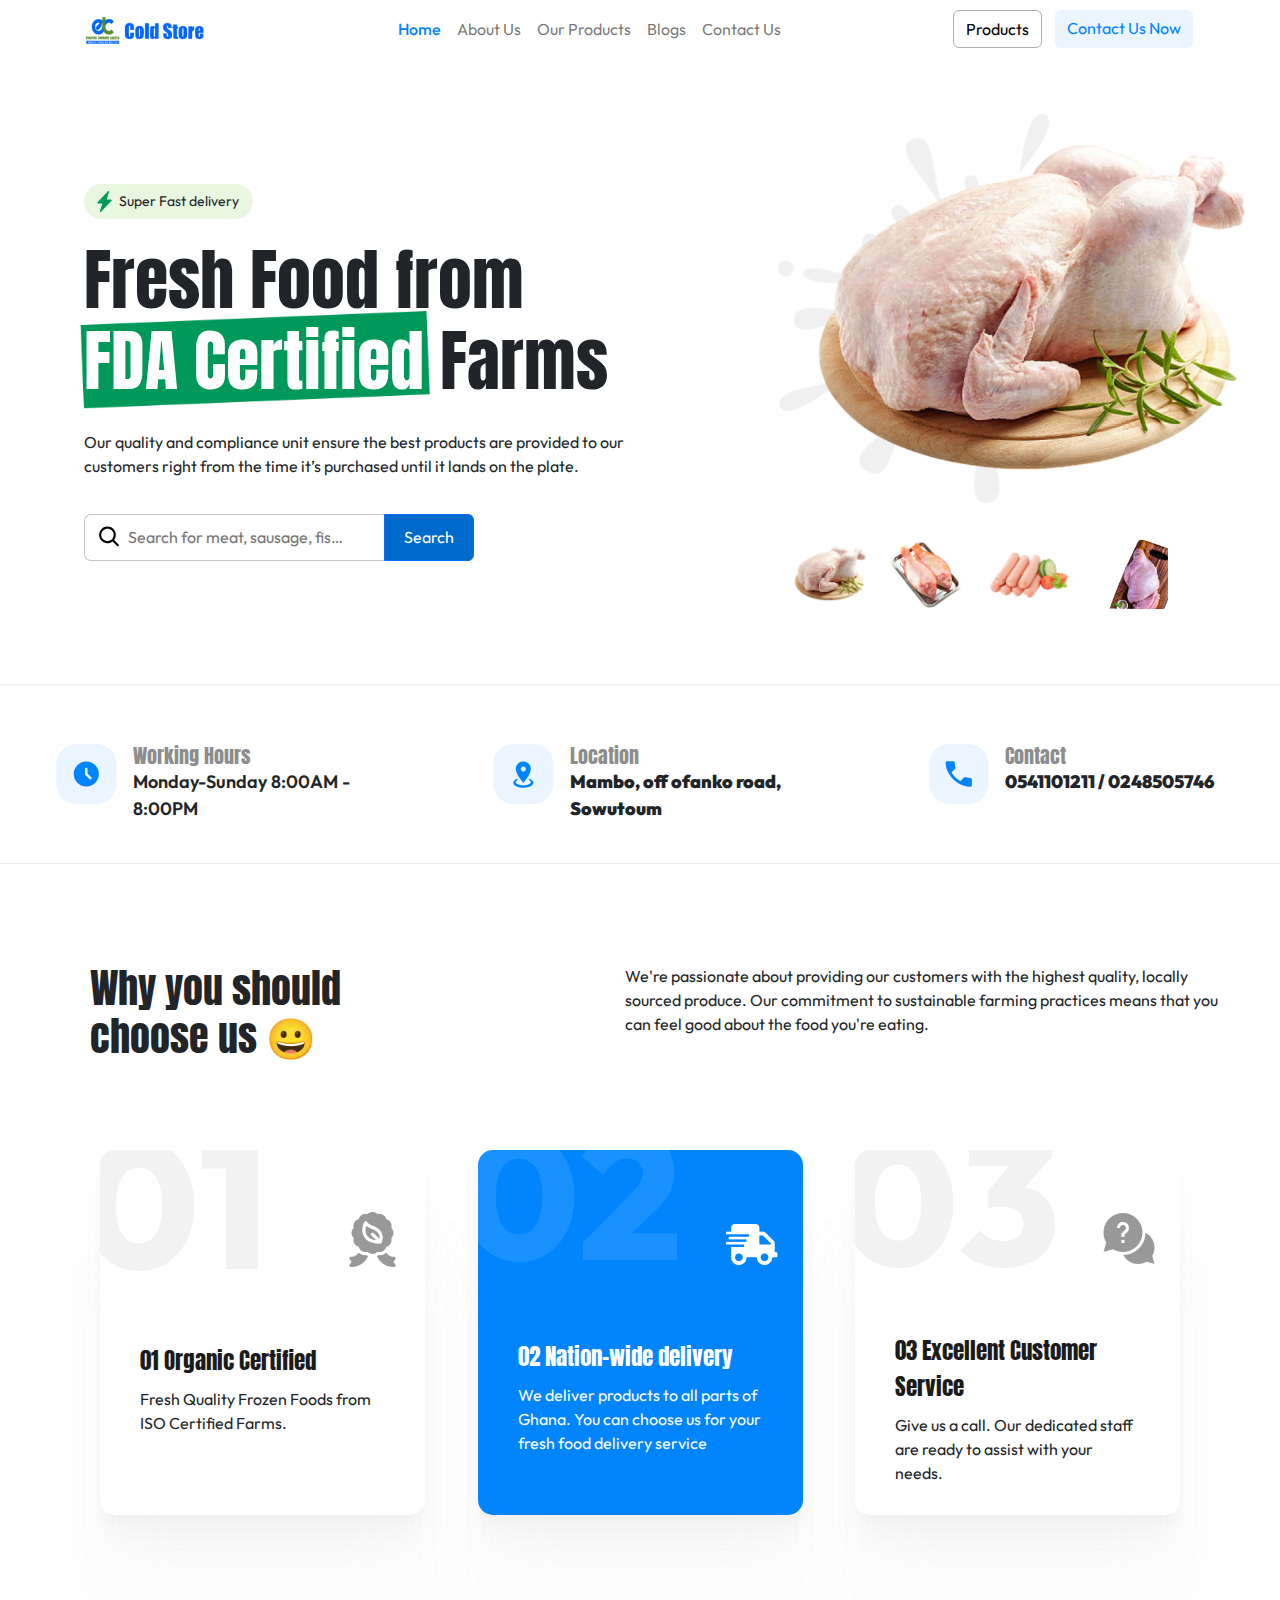
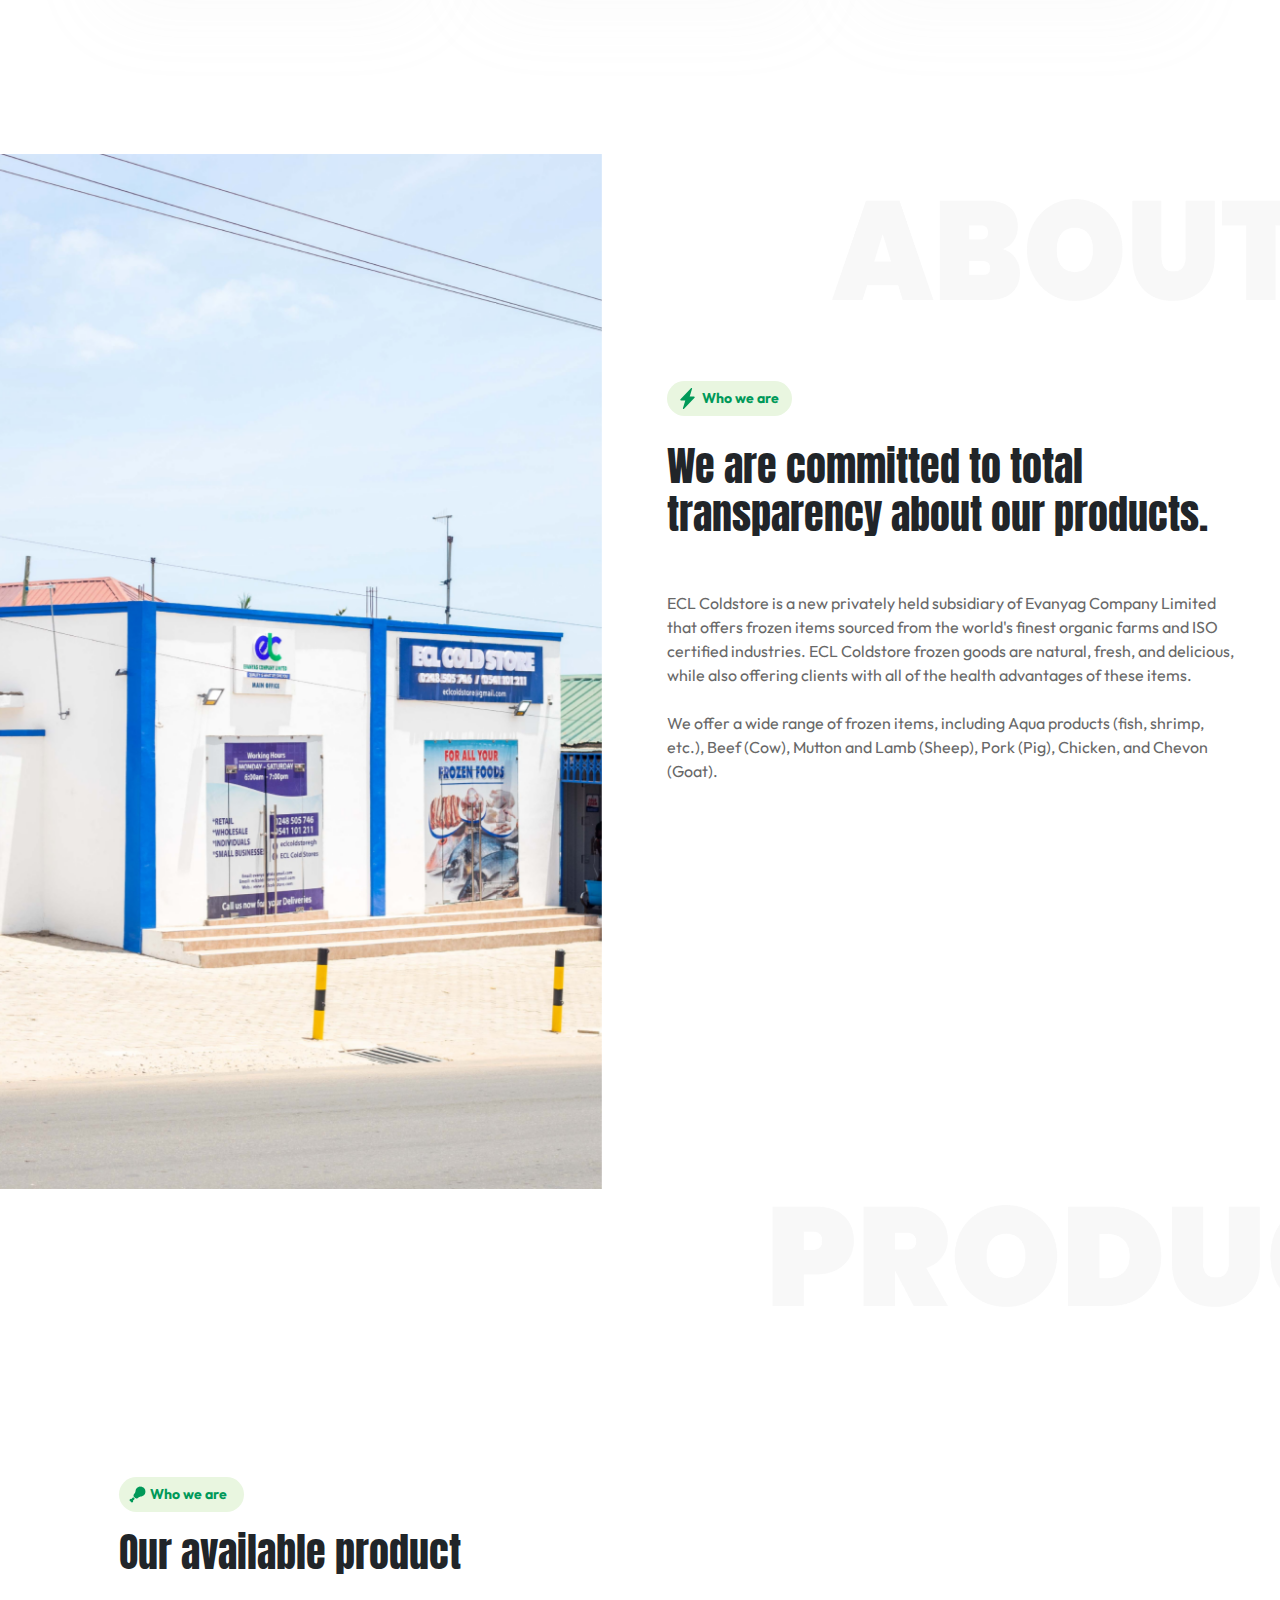
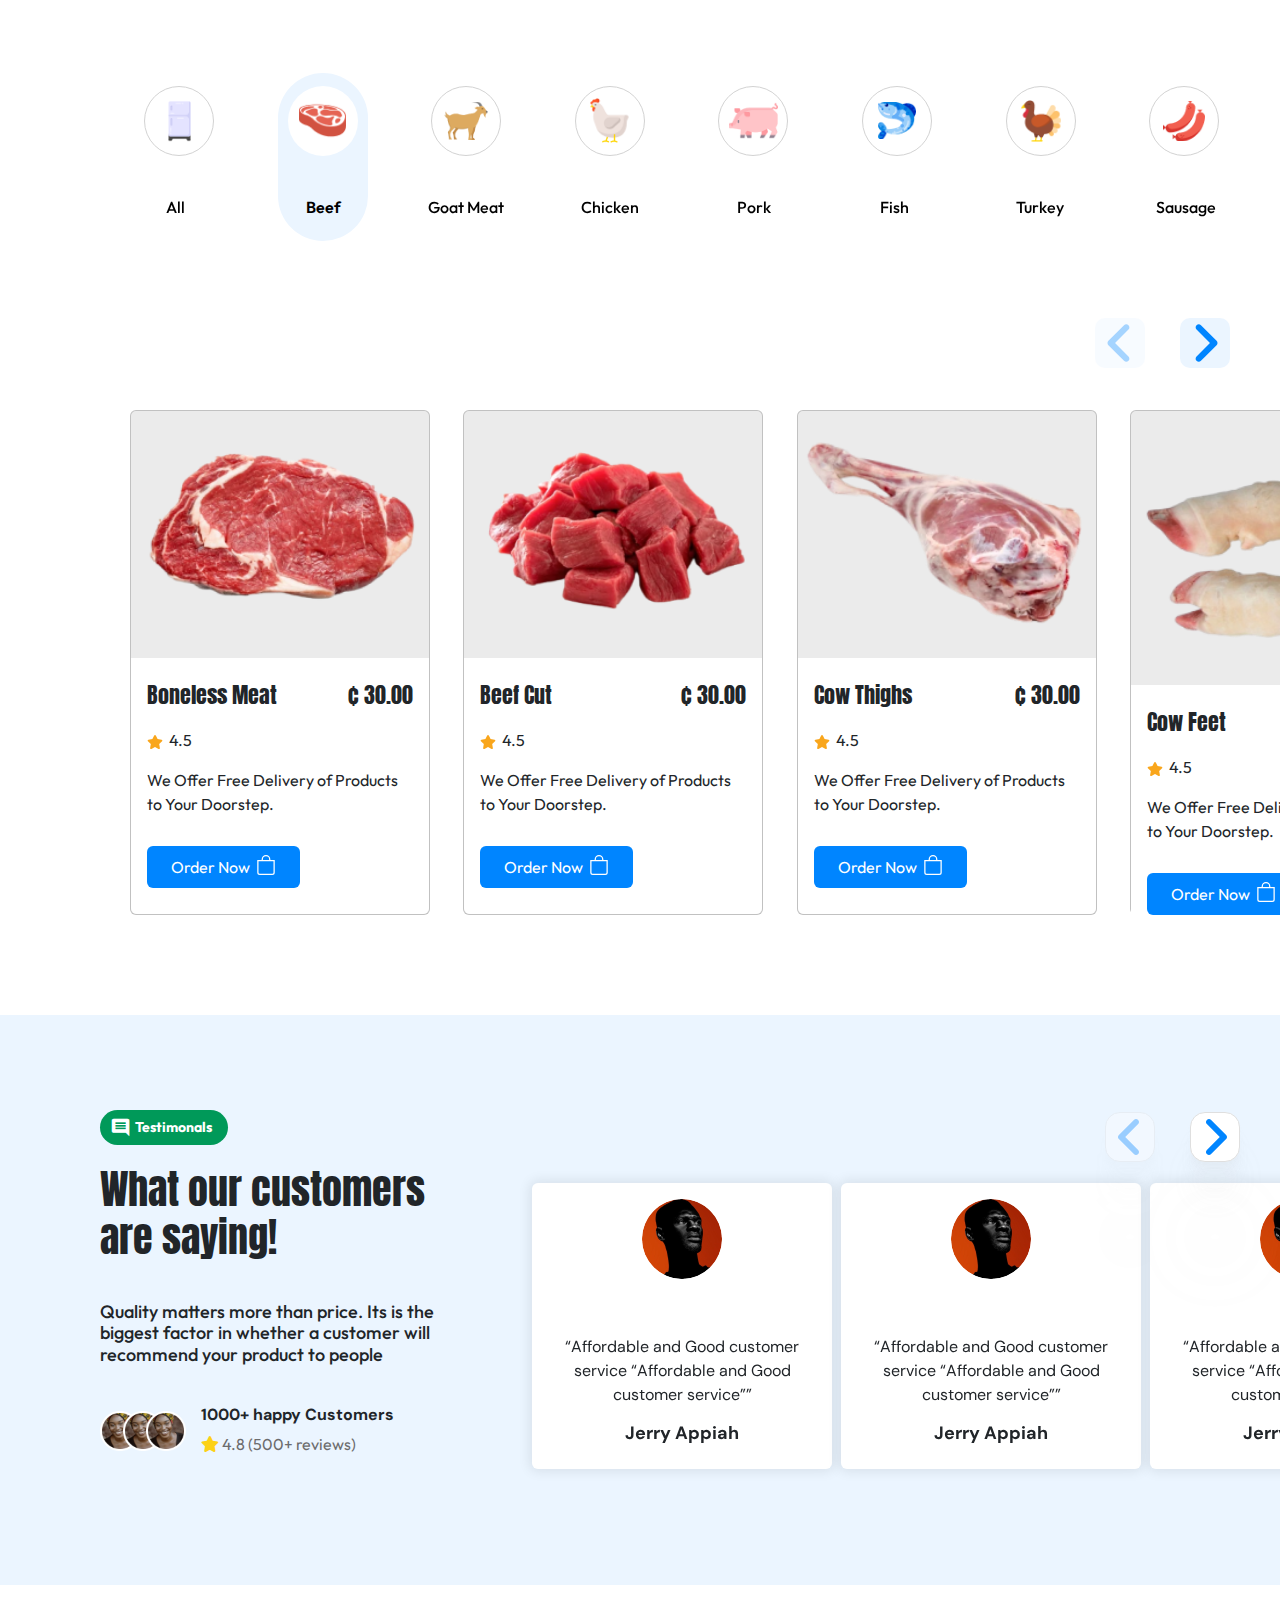
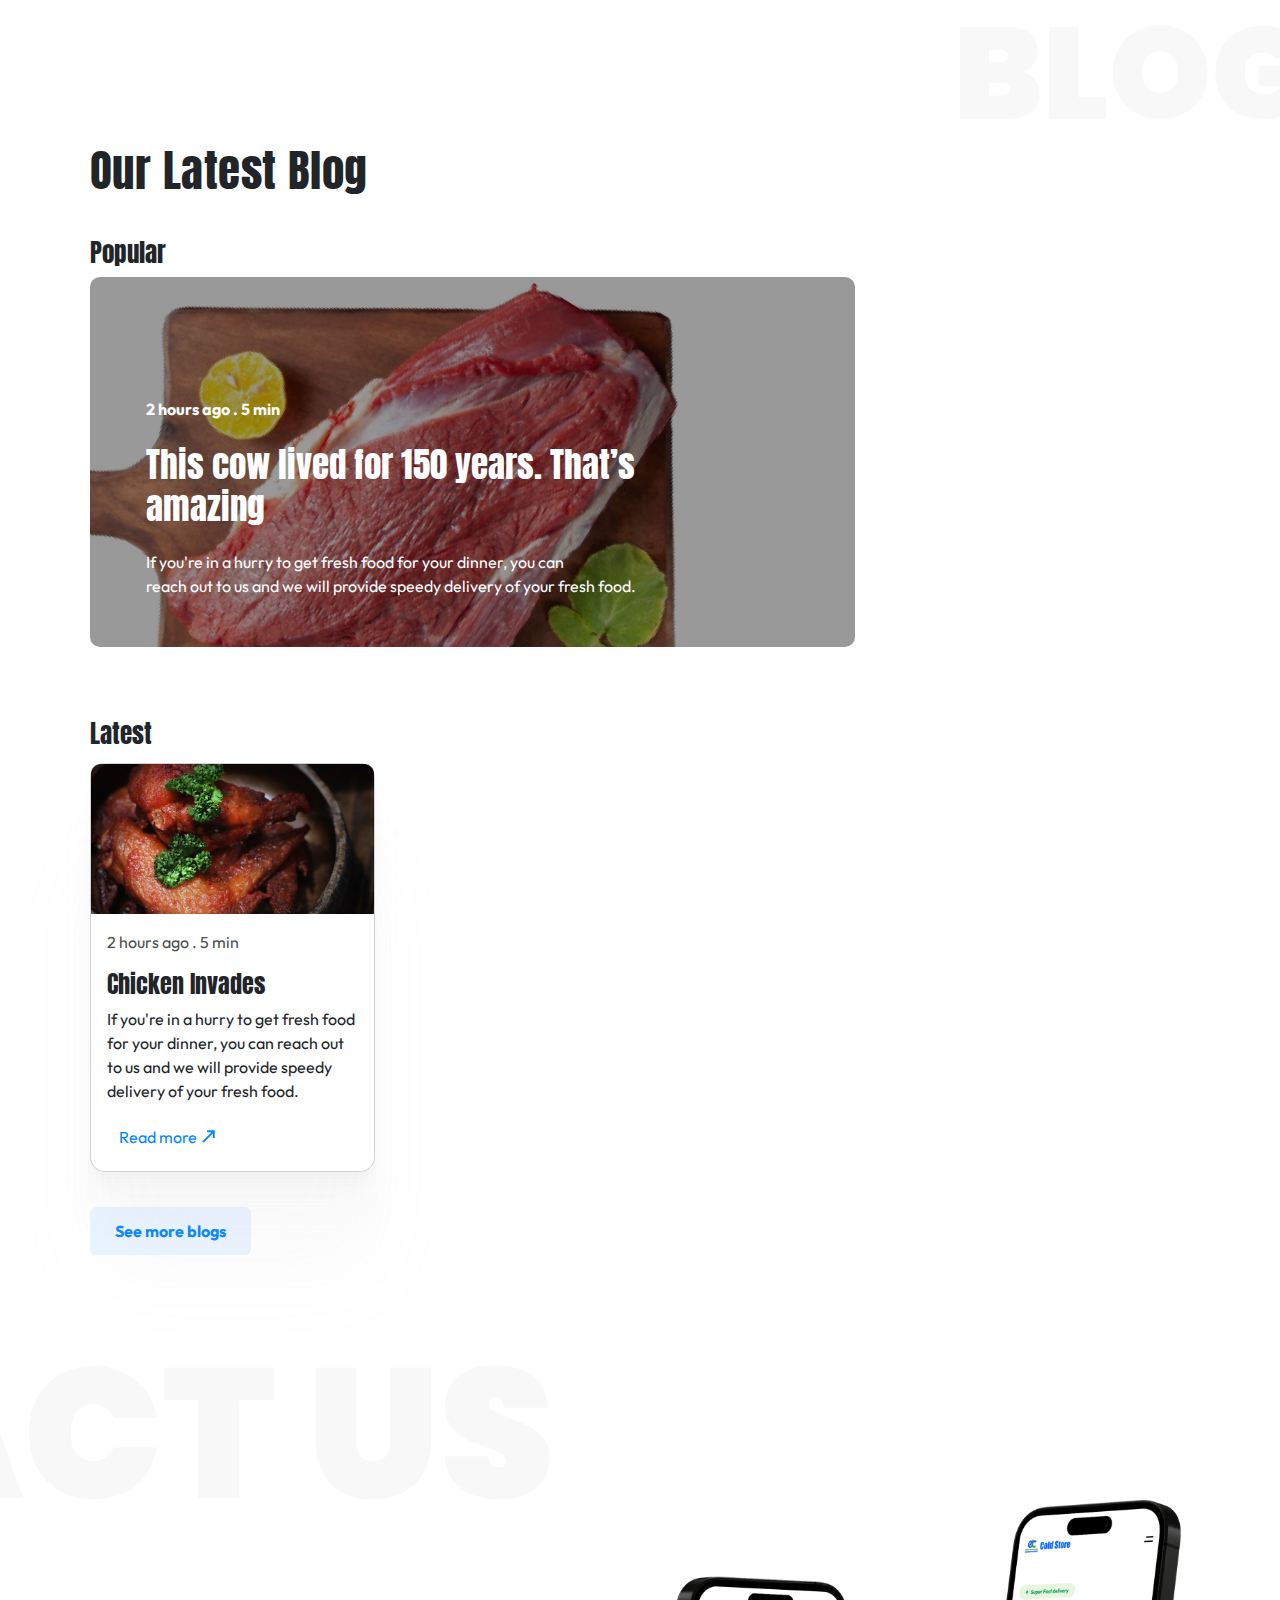
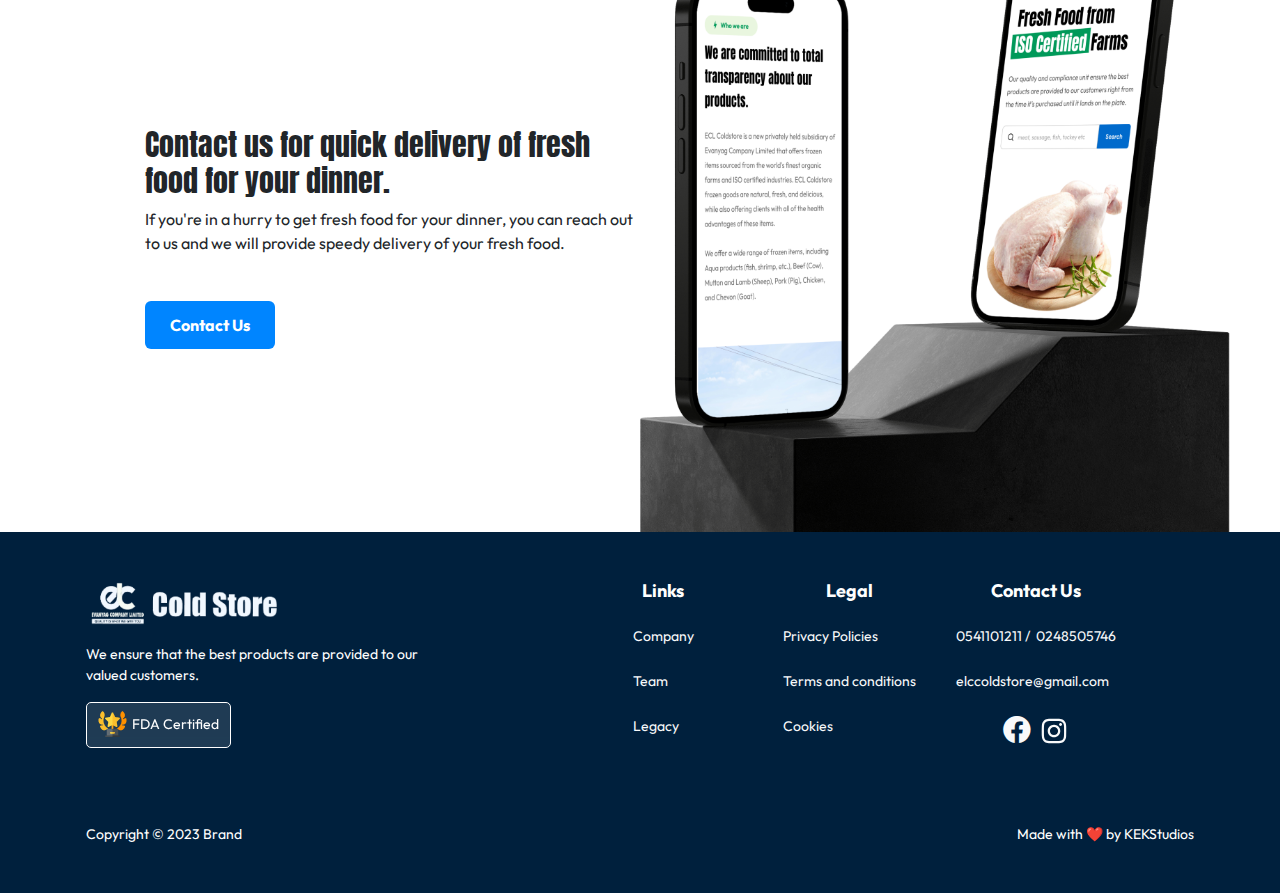
==== index.html @ 080e2f71 "update 8" ====
<!DOCTYPE html>
<html lang="en">

<head>
    <meta charset="utf-8">
    <meta name="viewport" content="width=device-width, initial-scale=1.0, shrink-to-fit=no">
    <title>ECL Cold Store GH</title>
    <meta name="emoji" content="charset=&quot;UTF-8&quot;">
    <link rel="stylesheet" href="assets/bootstrap/css/bootstrap.min.css">
    <link rel="stylesheet" href="https://fonts.googleapis.com/css?family=Anton&amp;subset=latin-ext&amp;display=swap">
    <link rel="stylesheet" href="https://fonts.googleapis.com/css?family=DM+Sans&amp;display=swap">
    <link rel="stylesheet" href="https://fonts.googleapis.com/css?family=Outfit&amp;display=swap">
    <link rel="stylesheet" href="assets/css/swiper-icons.css">
    <link rel="stylesheet" href="assets/fonts/fontawesome-all.min.css">
    <link rel="stylesheet" href="assets/fonts/material-icons.min.css">
    <link rel="stylesheet" href="assets/css/Footer-Dark-Multi-Column-icons.css">
    <link rel="stylesheet" href="https://cdn.jsdelivr.net/npm/swiper@9/swiper-bundle.min.css">
    <link rel="stylesheet" href="https://unpkg.com/aos@next/dist/aos.css">
    <link rel="stylesheet" href="assets/css/products_and_tabs.css">
    <link rel="stylesheet" href="assets/css/search-bar-ui.css">
    <link rel="stylesheet" href="assets/css/styles.css">
</head>

<body style="font-size: 16px;font-family: 'Outfit';">
    <nav class="navbar navbar-light navbar-expand-md">
        <div class="container-fluid"><a class="navbar-brand nav-logo" href="#"><img src="assets/img/logo.png" width="128" height="31"></a><button data-bs-toggle="collapse" class="navbar-toggler" data-bs-target="#navcol-1"><span class="visually-hidden">Toggle navigation</span><span class="navbar-toggler-icon"></span></button>
            <div class="collapse navbar-collapse" id="navcol-1">
                <ul class="navbar-nav mx-auto">
                    <li class="nav-item"><a class="nav-link active" href="#">Home</a></li>
                    <li class="nav-item"><a class="nav-link" href="#about_us">About Us</a></li>
                    <li class="nav-item"><a class="nav-link" href="#products">Our Products</a></li>
                    <li class="nav-item"><a class="nav-link" href="blog.html">Blogs</a></li>
                    <li class="nav-item"><a class="nav-link" href="#contact_us">Contact Us</a></li>
                </ul>
                <div class="nav-actions"><a class="btn btn-primary nav-btn navbar-margin-r" role="button" style="color: #000;background-color: white;border-color: #AFAFAF;" href="#products">Products</a><a class="btn btn-primary nav-btn navbar-margin-r" role="button" style="background: #EBF5FF;color: #0085FF;border-style: none;" href="tel:233553696305">Contact Us Now</a></div>
            </div>
        </div>
    </nav>
    <div class="container-fluid hero-banner">
        <div class="row" style="justify-content: space-between;">
            <div class="col-md-6 col-xxl-5 hero-banner-text">
                <div style="width: 169px;height: 35px;background-color: #E9F6E0;border-radius: 35px;display: flex;align-items: center;padding: 8px 10px;column-gap: 4px;"><svg xmlns="http://www.w3.org/2000/svg" width="1em" height="1em" fill="currentColor" viewBox="0 0 16 16" class="bi bi-lightning-charge-fill" style="font-size: 21px;color: #009959;">
                        <path d="M11.251.068a.5.5 0 0 1 .227.58L9.677 6.5H13a.5.5 0 0 1 .364.843l-8 8.5a.5.5 0 0 1-.842-.49L6.323 9.5H3a.5.5 0 0 1-.364-.843l8-8.5a.5.5 0 0 1 .615-.09z"></path>
                    </svg>
                    <p style="margin: 0px;font-size: 14px;">Super Fast delivery</p>
                </div>
                <h1 class="hero-heading">Fresh Food from&nbsp;<br><span class="hero-heading-span">FDA Certified</span>&nbsp;Farms</h1>
                <p>Our quality and compliance unit ensure the best products are provided to our customers right from the time it’s purchased until it lands on the plate.</p>
                <div style="display: flex;"><span class="search-bar"><svg xmlns="http://www.w3.org/2000/svg" width="1em" height="1em" viewBox="0 0 24 24" fill="none" style="font-size: 25px;color: #000;">
                            <path fill-rule="evenodd" clip-rule="evenodd" d="M18.319 14.4326C20.7628 11.2941 20.542 6.75347 17.6569 3.86829C14.5327 0.744098 9.46734 0.744098 6.34315 3.86829C3.21895 6.99249 3.21895 12.0578 6.34315 15.182C9.22833 18.0672 13.769 18.2879 16.9075 15.8442C16.921 15.8595 16.9351 15.8745 16.9497 15.8891L21.1924 20.1317C21.5829 20.5223 22.2161 20.5223 22.6066 20.1317C22.9971 19.7412 22.9971 19.1081 22.6066 18.7175L18.364 14.4749C18.3493 14.4603 18.3343 14.4462 18.319 14.4326ZM16.2426 5.28251C18.5858 7.62565 18.5858 11.4246 16.2426 13.7678C13.8995 16.1109 10.1005 16.1109 7.75736 13.7678C5.41421 11.4246 5.41421 7.62565 7.75736 5.28251C10.1005 2.93936 13.8995 2.93936 16.2426 5.28251Z" fill="currentColor"></path>
                        </svg><input type="search" class="search-box" placeholder="Search for meat, sausage, fish etc"></span><button class="btn btn-primary" type="button" style="border-top-left-radius: 0px;border-bottom-left-radius: 0px;background-color: #006ACC;width: 90px;">Search</button></div>
            </div>
            <div class="col-md-6 hero-banner-image-1">
                <div class="hero-banner-image">
                    <div style="display: flex;align-items: center;justify-content: center;">
                        <div class="swiper mySlider-hero">
                            <div class="swiper-wrapper">
                                <div class="swiper-slide"><img src="assets/img/image%2071.png" width="500" height="500"></div>
                                <div class="swiper-slide" style="/*background: url(&quot;assets/img/image%2071.png&quot;) center / contain no-repeat;*/"><img src="assets/img/photo_2022-10-17_20-35-03%202.png" style="transform: translate(-42px) rotate(-10deg) scale(1.35);"></div>
                                <div class="swiper-slide" style="/*background: url(&quot;assets/img/image%2071.png&quot;) center / contain no-repeat;*/"><img src="assets/img/sausage.png"></div>
                                <div class="swiper-slide" style="/*background: url(&quot;assets/img/image%2071.png&quot;) center / contain no-repeat;*/"><img src="assets/img/eiliv-aceron-DNQLBdGdld0-unsplash%202.png" style="transform: translate(26px) rotate(1deg) scale(0.90);"></div>
                            </div>
                        </div>
                        <div class="bg-image"></div>
                    </div>
                    <div class="swiper mySlider-thumb">
                        <div class="swiper-wrapper">
                            <div class="swiper-slide"><img src="assets/img/image%2071.png"></div>
                            <div class="swiper-slide" style="/*background: url(&quot;assets/img/image%2071.png&quot;) center / contain no-repeat;*/"><img src="assets/img/photo_2022-10-17_20-35-03%202.png" style="transform: translate(-15px) rotate(-10deg) scale(1.35);"></div>
                            <div class="swiper-slide" style="/*background: url(&quot;assets/img/image%2071.png&quot;) center / contain no-repeat;*/"><img src="assets/img/sausage.png"></div>
                            <div class="swiper-slide" style="/*background: url(&quot;assets/img/image%2071.png&quot;) center / contain no-repeat;*/"><img src="assets/img/eiliv-aceron-DNQLBdGdld0-unsplash%202.png" style="transform: translate(13px) rotate(1deg);"></div>
                        </div>
                    </div>
                </div>
            </div>
        </div>
    </div>
    <section class="info-section">
        <div class="info-content"><img class="info-img" src="assets/img/Frame%2062.png">
            <div style="width: 100%;">
                <h1 style="font-family: 'Anton';font-size: 20px;color: #8D8D8D;margin: 0px;">Working Hours</h1>
                <p style="font-size: 18px;font-weight: 600;margin: 0px;">Monday-Sunday 8:00AM - 8:00PM</p>
            </div>
        </div>
        <div class="info-content"><img class="info-img" src="assets/img/Frame%2059.png">
            <div style="width: 100%;">
                <h1 style="font-family: 'Anton';font-size: 20px;color: #8D8D8D;margin: 0px;">Location </h1>
                <p style="font-size: 18px;font-weight: 600;"><strong>Mambo, off ofanko road, Sowutoum</strong></p>
            </div>
        </div>
        <div class="info-content" style="width: 295px;"><img class="info-img" src="assets/img/Frame%2065.png">
            <div style="width: 100%;">
                <h1 style="font-family: 'Anton';font-size: 20px;color: #8D8D8D;margin: 0px;">Contact </h1>
                <p style="font-size: 18px;font-weight: 600;"><strong>0541101211 / 0248505746</strong></p>
            </div>
        </div>
    </section>
    <section class="why-main">
        <div class="why_section">
            <div class="why-text">
                <h1 class="why-main-header">Why you should <br>choose us&nbsp;<span>😀</span></h1>
            </div>
            <div class="why-sub_text">
                <p>We're passionate about providing our customers with the highest quality, locally sourced produce. Our commitment to sustainable farming practices means that you can feel good about the food you're eating.</p>
            </div>
        </div>
        <div class="info-icons">
            <div style="height: 365px;width: 325px;box-shadow: 0px 100px 80px rgba(197, 197, 197, 0.07), 0px 41.7776px 33.4221px rgba(197, 197, 197, 0.0503198), 0px 22.3363px 17.869px rgba(197, 197, 197, 0.0417275), 0px 12.5216px 10.0172px rgba(197, 197, 197, 0.035), 0px 6.6501px 5.32008px rgba(197, 197, 197, 0.0282725), 0px 2.76726px 2.21381px rgba(197, 197, 197, 0.0196802);border-radius: 15px;overflow: hidden;">
                <div style="display: flex;align-items: end;justify-content: space-between;margin-top: -2px;margin-left: -6px;"><img src="assets/img/01.png"><img src="assets/img/image%202%20(1).png" style="margin-right: 25px;margin-bottom: 4px;"></div>
                <div class="info-item1">
                    <h1 style="font-family: 'Anton';font-weight: 400;font-size: 23px;line-height: 155.02%;color: #1B1B1B;">01 Organic Certified</h1>
                    <p>Fresh Quality Frozen Foods from ISO Certified Farms.</p>
                </div>
            </div>
            <div style="background: #0085FF;height: 365px;width: 325px;box-shadow: 0px 100px 80px rgba(197, 197, 197, 0.07), 0px 41.7776px 33.4221px rgba(197, 197, 197, 0.0503198), 0px 22.3363px 17.869px rgba(197, 197, 197, 0.0417275), 0px 12.5216px 10.0172px rgba(197, 197, 197, 0.035), 0px 6.6501px 5.32008px rgba(197, 197, 197, 0.0282725), 0px 2.76726px 2.21381px rgba(197, 197, 197, 0.0196802);border-radius: 15px;overflow: hidden;">
                <div style="display: flex;align-items: end;justify-content: space-between;margin-top: -20px;margin-left: -15px;"><img src="assets/img/02.png"><img src="assets/img/Vector.png" style="margin-right: 25px;margin-bottom: -3px;"></div>
                <div class="info-item2">
                    <h1 style="font-family: 'Anton';font-weight: 400;font-size: 23px;line-height: 155.02%;color: #fff;">02 Nation-wide delivery</h1>
                    <p style="color: #ffffff;">We deliver products to all parts of Ghana. You can choose us for your fresh food delivery service</p>
                </div>
            </div>
            <div style="height: 365px;width: 325px;box-shadow: 0px 100px 80px rgba(197, 197, 197, 0.07), 0px 41.7776px 33.4221px rgba(197, 197, 197, 0.0503198), 0px 22.3363px 17.869px rgba(197, 197, 197, 0.0417275), 0px 12.5216px 10.0172px rgba(197, 197, 197, 0.035), 0px 6.6501px 5.32008px rgba(197, 197, 197, 0.0282725), 0px 2.76726px 2.21381px rgba(197, 197, 197, 0.0196802);border-radius: 15px;overflow: hidden;">
                <div style="display: flex;align-items: end;justify-content: space-between;margin-top: -5px;margin-left: -2px;"><img src="assets/img/03.png"><img src="assets/img/image%201.png" style="margin-right: 25px;margin-bottom: 4px;"></div>
                <div class="info-item3">
                    <h1 style="font-family: 'Anton';font-weight: 400;font-size: 23px;line-height: 155.02%;color: #1B1B1B;">03 Excellent Customer Service</h1>
                    <p>Give us a call. Our dedicated staff are ready to assist with your needs.</p>
                </div>
            </div>
        </div>
    </section>
    <section id="about_us" class="about-us">
        <div class="aboutus-section">
            <div class="aboutus-image">
                <div class="swiper mySlider-about" style="height: 100%;">
                    <div class="swiper-wrapper">
                        <div class="swiper-slide" style="height: 100%;width: 100%;background: url(&quot;assets/img/image%2051%20(1).png&quot;) center / cover no-repeat;"></div>
                        <div class="swiper-slide" style="height: 100%;width: 100%;background: url(&quot;assets/img/685A7949.jpg&quot;) center / cover no-repeat;"></div>
                        <div class="swiper-slide" style="height: 100%;width: 100%;background: url(&quot;assets/img/image%2051%20(1).png&quot;) center / cover no-repeat;"></div>
                    </div>
                </div>
            </div>
            <div class="aboutus-text">
                <div class="aboutUs_placeholder" style="height: 137px;display: flex;justify-content: end;width: 100%;"><img class="about-us-text" src="assets/img/ABOUT%20US.png"></div>
                <div>
                    <div style="width: 125px;height: 35px;background-color: #E9F6E0;border-radius: 35px;display: flex;align-items: center;padding: 8px 10px;column-gap: 4px;"><svg xmlns="http://www.w3.org/2000/svg" width="1em" height="1em" fill="currentColor" viewBox="0 0 16 16" class="bi bi-lightning-charge-fill" style="font-size: 21px;color: #009959;">
                            <path d="M11.251.068a.5.5 0 0 1 .227.58L9.677 6.5H13a.5.5 0 0 1 .364.843l-8 8.5a.5.5 0 0 1-.842-.49L6.323 9.5H3a.5.5 0 0 1-.364-.843l8-8.5a.5.5 0 0 1 .615-.09z"></path>
                        </svg>
                        <p style="margin: 0px;font-size: 14px;font-weight: 700;color: rgb(0,153,89);">Who we are</p>
                    </div>
                    <h1 style="font-family: 'Anton';margin-top: 26px;">We are committed to total transparency about our products.</h1>
                </div>
                <p style="color: #686868;padding-right: 24px;">ECL Coldstore is a new privately held subsidiary of Evanyag Company Limited <br>that offers frozen items sourced from the world's finest organic farms and ISO <br>certified industries. ECL Coldstore frozen goods are natural, fresh, and delicious, <br>while also offering clients with all of the health advantages of these items.<br><br>We offer a wide range of frozen items, including Aqua products (fish, shrimp,<br>etc.), Beef (Cow), Mutton and Lamb (Sheep), Pork (Pig), Chicken, and Chevon <br>(Goat).</p>
            </div>
        </div>
    </section>
    <section id="products" class="products-section">
        <div style="width: 100%;display: flex;justify-content: end;"><img class="products-icon" src="assets/img/PRODUCTS.png"></div>
        <div class="products-headings">
            <div style="width: 100%;height: 100%;">
                <div style="width: 125px;height: 35px;background-color: #E9F6E0;border-radius: 35px;display: flex;align-items: center;padding: 8px 10px;column-gap: 4px;margin-bottom: 16px;"><img src="assets/img/Vector_1.png">
                    <p style="margin: 0px;font-size: 14px;font-weight: 700;color: rgb(0,153,89);">Who we are</p>
                </div>
                <h1 style="font-family: 'Anton';">Our available product</h1>
            </div>
        </div>
        <div class="products-container1" style="width: 100%;">
            <div class="tabs"><input type="radio" id="tab_1" class="tabs__radio" name="tabs-products"><input type="radio" id="tab_2" class="tabs__radio" name="tabs-products" checked=""><input type="radio" id="tab_3" class="tabs__radio" name="tabs-products"><input type="radio" id="tab_4" class="tabs__radio" name="tabs-products"><input type="radio" id="tab_5" class="tabs__radio" name="tabs-products"><input type="radio" id="tab_6" class="tabs__radio" name="tabs-products"><input type="radio" id="tab_7" class="tabs__radio" name="tabs-products"><input type="radio" id="tab_8" class="tabs__radio" name="tabs-products">
                <nav>
                    <div class="products-tabs">
                        <div class="swiper mySlider-nav" style="height: 100%;">
                            <div class="swiper-wrapper" style="height: 100%;">
                                <div class="swiper-slide">
                                    <div class="tab_item tab_item1">
                                        <div class="tab0_img_p">
                                            <div class="tab0_img"></div>
                                        </div><label class="form-label tab_item_style tab_1" for="tab_1"><br><span style="margin-top: 85px;margin-left: 19px;">All</span></label>
                                    </div>
                                </div>
                                <div class="swiper-slide">
                                    <div class="tab_item tab_item2">
                                        <div class="tab1_img_p">
                                            <div class="tab1_img"></div>
                                        </div><label class="form-label tab_item_style tab_1" for="tab_2"><br><span style="margin-top: 85px;margin-left: 16px;">Beef</span></label>
                                    </div>
                                </div>
                                <div class="swiper-slide">
                                    <div class="tab_item tab_item3">
                                        <div class="tab2_img_p">
                                            <div class="tab2_img"></div>
                                        </div><label class="form-label tab_item_style tab_3" for="tab_3" style="width: 100px;"><span class="span-text">Goat Meat</span></label>
                                    </div>
                                </div>
                                <div class="swiper-slide">
                                    <div class="tab_item tab_item4">
                                        <div class="tab3_img_p">
                                            <div class="tab3_img"></div>
                                        </div><label class="form-label tab_item_style tab_4" for="tab_4" style="display: flex;align-items: center;"><span style="margin-top: 85px;margin-left: 4px;">Chicken</span></label>
                                    </div>
                                </div>
                                <div class="swiper-slide">
                                    <div class="tab_item tab_item5">
                                        <div class="tab4_img_p">
                                            <div class="tab4_img"></div>
                                        </div><label class="form-label tab_item_style tab_5" for="tab_5" style="display: flex;align-items: center;"><span style="margin-top: 85px;margin-left: 16px;">Pork</span></label>
                                    </div>
                                </div>
                                <div class="swiper-slide">
                                    <div class="tab_item tab_item6">
                                        <div class="tab5_img_p">
                                            <div class="tab5_img"></div>
                                        </div><label class="form-label tab_item_style tab_6" for="tab_6" style="display: flex;align-items: center;"><span style="margin-top: 85px;margin-left: 16px;">Fish</span></label>
                                    </div>
                                </div>
                                <div class="swiper-slide">
                                    <div class="tab_item tab_item7">
                                        <div class="tab6_img_p">
                                            <div class="tab6_img"></div>
                                        </div><label class="form-label tab_item_style tab_7" for="tab_7" style="display: flex;align-items: center;"><span style="margin-top: 85px;margin-left: 8px;">Turkey</span></label>
                                    </div>
                                </div>
                                <div class="swiper-slide">
                                    <div class="tab_item tab_item8">
                                        <div class="tab7_img_p" style="border-color: #D2D2D2;">
                                            <div class="tab7_img"></div>
                                        </div><label class="form-label tab_item_style tab_8" for="tab_8" style="display: flex;align-items: center;"><span style="margin-top: 85px;margin-left: 4px;">Sausage</span></label>
                                    </div>
                                </div>
                            </div>
                        </div>
                    </div>
                </nav>
                <section class="products-placeholder">
                    <div class="content content-1">
                        <div class="slides-nav">
                            <div style="display: flex;gap: 55px;">
                                <div class="swiper-button-prev swiper-button-prev1" style="box-shadow: 0px 0px;background: #EBF5FF;border-radius: 10px;border-style: none;"><svg xmlns="http://www.w3.org/2000/svg" viewBox="-128 0 512 512" width="1em" height="1em" fill="currentColor" style="color: #0085FF;font-size: 30px;">
                                        <!--! Font Awesome Free 6.1.1 by @fontawesome - https://fontawesome.com License - https://fontawesome.com/license/free (Icons: CC BY 4.0, Fonts: SIL OFL 1.1, Code: MIT License) Copyright 2022 Fonticons, Inc. -->
                                        <path d="M192 448c-8.188 0-16.38-3.125-22.62-9.375l-160-160c-12.5-12.5-12.5-32.75 0-45.25l160-160c12.5-12.5 32.75-12.5 45.25 0s12.5 32.75 0 45.25L77.25 256l137.4 137.4c12.5 12.5 12.5 32.75 0 45.25C208.4 444.9 200.2 448 192 448z"></path>
                                    </svg></div>
                                <div class="swiper-button-next swiper-button-next1" style="box-shadow: 0px 0px;background: #EBF5FF;border-radius: 10px;border-style: none;"><svg xmlns="http://www.w3.org/2000/svg" viewBox="-128 0 512 512" width="1em" height="1em" fill="currentColor" style="color: #0085FF;font-size: 30px;">
                                        <!--! Font Awesome Free 6.1.1 by @fontawesome - https://fontawesome.com License - https://fontawesome.com/license/free (Icons: CC BY 4.0, Fonts: SIL OFL 1.1, Code: MIT License) Copyright 2022 Fonticons, Inc. -->
                                        <path d="M64 448c-8.188 0-16.38-3.125-22.62-9.375c-12.5-12.5-12.5-32.75 0-45.25L178.8 256L41.38 118.6c-12.5-12.5-12.5-32.75 0-45.25s32.75-12.5 45.25 0l160 160c12.5 12.5 12.5 32.75 0 45.25l-160 160C80.38 444.9 72.19 448 64 448z"></path>
                                    </svg></div>
                            </div>
                        </div>
                        <div class="swiper mySlider-1">
                            <div class="swiper-wrapper">
                                <div class="swiper-slide" style="background-color: transparent;">
                                    <div class="card products-item" style="width: 300px;margin-right: 73px;background: #EBEBEB;height: 525px;border-radius: 6px;border: 1px solid #EBEBEB;"><img class="card-img-top w-100 d-block item-image" src="assets/img/image%2080.png" style="object-fit: contain;object-position: center;">
                                        <div class="card-body" style="height: 298px;padding: 16px 0px;background: #ffffff;border-radius: 6px;border-top-left-radius: 0px;border-top-right-radius: 0px;">
                                            <div style="display: flex;align-items: center;justify-content: space-between;margin-bottom: 20px;margin-top: 8px;">
                                                <h3 style="margin: 0px 16px;font-family: 'Anton';font-size: 21.8px;">Beef Cut</h3>
                                                <h3 style="margin: 0px 16px;font-family: 'Anton';font-size: 21.8px;">₵ 30.00</h3>
                                            </div>
                                            <div style="margin: 0px 16px;">
                                                <p><svg xmlns="http://www.w3.org/2000/svg" viewBox="0 -32 576 576" width="1em" height="1em" fill="currentColor" style="color: #F9A61C;">
                                                        <!--! Font Awesome Free 6.1.1 by @fontawesome - https://fontawesome.com License - https://fontawesome.com/license/free (Icons: CC BY 4.0, Fonts: SIL OFL 1.1, Code: MIT License) Copyright 2022 Fonticons, Inc. -->
                                                        <path d="M381.2 150.3L524.9 171.5C536.8 173.2 546.8 181.6 550.6 193.1C554.4 204.7 551.3 217.3 542.7 225.9L438.5 328.1L463.1 474.7C465.1 486.7 460.2 498.9 450.2 506C440.3 513.1 427.2 514 416.5 508.3L288.1 439.8L159.8 508.3C149 514 135.9 513.1 126 506C116.1 498.9 111.1 486.7 113.2 474.7L137.8 328.1L33.58 225.9C24.97 217.3 21.91 204.7 25.69 193.1C29.46 181.6 39.43 173.2 51.42 171.5L195 150.3L259.4 17.97C264.7 6.954 275.9-.0391 288.1-.0391C300.4-.0391 311.6 6.954 316.9 17.97L381.2 150.3z"></path>
                                                    </svg>&nbsp; 4.5&nbsp;</p>
                                            </div>
                                            <p class="card-text" style="margin: 0px 16px;margin-bottom: 30px;">We Offer Free Delivery of Products to Your Doorstep.</p>
                                            <div style="display: flex;align-items: center;justify-content: space-between;padding: 0px 16px;margin-bottom: 10px;"><a class="btn btn-primary" role="button" style="background: #0085FF;border-style: none;padding: 9px 24px;display: flex;" href="tel:233553696305">Order Now&nbsp;&nbsp;<svg xmlns="http://www.w3.org/2000/svg" width="1em" height="1em" fill="currentColor" viewBox="0 0 16 16" class="bi bi-bag" style="font-weight: bold;font-size: 20px;">
                                                        <path d="M8 1a2.5 2.5 0 0 1 2.5 2.5V4h-5v-.5A2.5 2.5 0 0 1 8 1zm3.5 3v-.5a3.5 3.5 0 1 0-7 0V4H1v10a2 2 0 0 0 2 2h10a2 2 0 0 0 2-2V4h-3.5zM2 5h12v9a1 1 0 0 1-1 1H3a1 1 0 0 1-1-1V5z"></path>
                                                    </svg></a></div>
                                        </div>
                                    </div>
                                </div>
                                <div class="swiper-slide" style="background-color: transparent;">
                                    <div class="card products-item" style="width: 300px;margin-right: 73px;background: #EBEBEB;height: 525px;border-radius: 6px;border: 1px solid #EBEBEB;"><img class="card-img-top w-100 d-block item-image" src="assets/img/image%2079.png" style="object-fit: contain;object-position: center;">
                                        <div class="card-body" style="height: 298px;padding: 16px 0px;background: #ffffff;border-radius: 6px;border-top-left-radius: 0px;border-top-right-radius: 0px;">
                                            <div style="display: flex;align-items: center;justify-content: space-between;margin-bottom: 20px;margin-top: 8px;">
                                                <h3 style="margin: 0px 16px;font-family: 'Anton';font-size: 21.8px;">Boneless meat</h3>
                                                <h3 style="margin: 0px 16px;font-family: 'Anton';font-size: 21.8px;">₵ 30.00</h3>
                                            </div>
                                            <div style="margin: 0px 16px;">
                                                <p><svg xmlns="http://www.w3.org/2000/svg" viewBox="0 -32 576 576" width="1em" height="1em" fill="currentColor" style="color: #F9A61C;">
                                                        <!--! Font Awesome Free 6.1.1 by @fontawesome - https://fontawesome.com License - https://fontawesome.com/license/free (Icons: CC BY 4.0, Fonts: SIL OFL 1.1, Code: MIT License) Copyright 2022 Fonticons, Inc. -->
                                                        <path d="M381.2 150.3L524.9 171.5C536.8 173.2 546.8 181.6 550.6 193.1C554.4 204.7 551.3 217.3 542.7 225.9L438.5 328.1L463.1 474.7C465.1 486.7 460.2 498.9 450.2 506C440.3 513.1 427.2 514 416.5 508.3L288.1 439.8L159.8 508.3C149 514 135.9 513.1 126 506C116.1 498.9 111.1 486.7 113.2 474.7L137.8 328.1L33.58 225.9C24.97 217.3 21.91 204.7 25.69 193.1C29.46 181.6 39.43 173.2 51.42 171.5L195 150.3L259.4 17.97C264.7 6.954 275.9-.0391 288.1-.0391C300.4-.0391 311.6 6.954 316.9 17.97L381.2 150.3z"></path>
                                                    </svg>&nbsp; 4.5&nbsp;</p>
                                            </div>
                                            <p class="card-text" style="margin: 0px 16px;margin-bottom: 30px;">We Offer Free Delivery of Products to Your Doorstep.</p>
                                            <div style="display: flex;align-items: center;justify-content: space-between;padding: 0px 16px;margin-bottom: 10px;"><a class="btn btn-primary" role="button" style="background: #0085FF;border-style: none;padding: 9px 24px;display: flex;" href="tel:233553696305">Order Now&nbsp;&nbsp;<svg xmlns="http://www.w3.org/2000/svg" width="1em" height="1em" fill="currentColor" viewBox="0 0 16 16" class="bi bi-bag" style="font-weight: bold;font-size: 20px;">
                                                        <path d="M8 1a2.5 2.5 0 0 1 2.5 2.5V4h-5v-.5A2.5 2.5 0 0 1 8 1zm3.5 3v-.5a3.5 3.5 0 1 0-7 0V4H1v10a2 2 0 0 0 2 2h10a2 2 0 0 0 2-2V4h-3.5zM2 5h12v9a1 1 0 0 1-1 1H3a1 1 0 0 1-1-1V5z"></path>
                                                    </svg></a></div>
                                        </div>
                                    </div>
                                </div>
                                <div class="swiper-slide" style="background-color: transparent;">
                                    <div class="card products-item" style="width: 300px;margin-right: 73px;background: #EBEBEB;height: 525px;border-radius: 6px;border: 1px solid #EBEBEB;"><img class="card-img-top w-100 d-block item-image" src="assets/img/image%2081.png" style="object-fit: contain;object-position: center;">
                                        <div class="card-body" style="height: 298px;padding: 16px 0px;background: #ffffff;border-radius: 6px;border-top-left-radius: 0px;border-top-right-radius: 0px;">
                                            <div style="display: flex;align-items: center;justify-content: space-between;margin-bottom: 20px;margin-top: 8px;">
                                                <h3 style="margin: 0px 16px;font-family: 'Anton';font-size: 21.8px;">Cow Thigs</h3>
                                                <h3 style="margin: 0px 16px;font-family: 'Anton';font-size: 21.8px;">₵ 30.00</h3>
                                            </div>
                                            <div style="margin: 0px 16px;">
                                                <p><svg xmlns="http://www.w3.org/2000/svg" viewBox="0 -32 576 576" width="1em" height="1em" fill="currentColor" style="color: #F9A61C;">
                                                        <!--! Font Awesome Free 6.1.1 by @fontawesome - https://fontawesome.com License - https://fontawesome.com/license/free (Icons: CC BY 4.0, Fonts: SIL OFL 1.1, Code: MIT License) Copyright 2022 Fonticons, Inc. -->
                                                        <path d="M381.2 150.3L524.9 171.5C536.8 173.2 546.8 181.6 550.6 193.1C554.4 204.7 551.3 217.3 542.7 225.9L438.5 328.1L463.1 474.7C465.1 486.7 460.2 498.9 450.2 506C440.3 513.1 427.2 514 416.5 508.3L288.1 439.8L159.8 508.3C149 514 135.9 513.1 126 506C116.1 498.9 111.1 486.7 113.2 474.7L137.8 328.1L33.58 225.9C24.97 217.3 21.91 204.7 25.69 193.1C29.46 181.6 39.43 173.2 51.42 171.5L195 150.3L259.4 17.97C264.7 6.954 275.9-.0391 288.1-.0391C300.4-.0391 311.6 6.954 316.9 17.97L381.2 150.3z"></path>
                                                    </svg>&nbsp; 4.5&nbsp;</p>
                                            </div>
                                            <p class="card-text" style="margin: 0px 16px;margin-bottom: 30px;">We Offer Free Delivery of Products to Your Doorstep.</p>
                                            <div style="display: flex;align-items: center;justify-content: space-between;padding: 0px 16px;margin-bottom: 10px;"><a class="btn btn-primary" role="button" style="background: #0085FF;border-style: none;padding: 9px 24px;display: flex;" href="tel:233553696305">Order Now&nbsp;&nbsp;<svg xmlns="http://www.w3.org/2000/svg" width="1em" height="1em" fill="currentColor" viewBox="0 0 16 16" class="bi bi-bag" style="font-weight: bold;font-size: 20px;">
                                                        <path d="M8 1a2.5 2.5 0 0 1 2.5 2.5V4h-5v-.5A2.5 2.5 0 0 1 8 1zm3.5 3v-.5a3.5 3.5 0 1 0-7 0V4H1v10a2 2 0 0 0 2 2h10a2 2 0 0 0 2-2V4h-3.5zM2 5h12v9a1 1 0 0 1-1 1H3a1 1 0 0 1-1-1V5z"></path>
                                                    </svg></a></div>
                                        </div>
                                    </div>
                                </div>
                                <div class="swiper-slide" style="background-color: transparent;">
                                    <div class="card products-item" style="width: 300px;margin-right: 73px;background: #EBEBEB;height: 525px;border-radius: 6px;border: 1px solid #EBEBEB;"><img class="card-img-top w-100 d-block item-image" src="assets/img/image%2082.png" style="object-position: center;height: 255px;">
                                        <div class="card-body" style="height: 298px;padding: 16px 0px;background: #ffffff;border-radius: 6px;border-top-left-radius: 0px;border-top-right-radius: 0px;">
                                            <div style="display: flex;align-items: center;justify-content: space-between;margin-bottom: 20px;margin-top: 8px;">
                                                <h3 style="margin: 0px 16px;font-family: 'Anton';font-size: 21.8px;">Beef feet</h3>
                                                <h3 style="margin: 0px 16px;font-family: 'Anton';font-size: 21.8px;">₵ 30.00</h3>
                                            </div>
                                            <div style="margin: 0px 16px;">
                                                <p><svg xmlns="http://www.w3.org/2000/svg" viewBox="0 -32 576 576" width="1em" height="1em" fill="currentColor" style="color: #F9A61C;">
                                                        <!--! Font Awesome Free 6.1.1 by @fontawesome - https://fontawesome.com License - https://fontawesome.com/license/free (Icons: CC BY 4.0, Fonts: SIL OFL 1.1, Code: MIT License) Copyright 2022 Fonticons, Inc. -->
                                                        <path d="M381.2 150.3L524.9 171.5C536.8 173.2 546.8 181.6 550.6 193.1C554.4 204.7 551.3 217.3 542.7 225.9L438.5 328.1L463.1 474.7C465.1 486.7 460.2 498.9 450.2 506C440.3 513.1 427.2 514 416.5 508.3L288.1 439.8L159.8 508.3C149 514 135.9 513.1 126 506C116.1 498.9 111.1 486.7 113.2 474.7L137.8 328.1L33.58 225.9C24.97 217.3 21.91 204.7 25.69 193.1C29.46 181.6 39.43 173.2 51.42 171.5L195 150.3L259.4 17.97C264.7 6.954 275.9-.0391 288.1-.0391C300.4-.0391 311.6 6.954 316.9 17.97L381.2 150.3z"></path>
                                                    </svg>&nbsp; 4.5&nbsp;</p>
                                            </div>
                                            <p class="card-text" style="margin: 0px 16px;margin-bottom: 30px;">We Offer Free Delivery of Products to Your Doorstep.</p>
                                            <div style="display: flex;align-items: center;justify-content: space-between;padding: 0px 16px;margin-bottom: 10px;"><a class="btn btn-primary" role="button" style="background: #0085FF;border-style: none;padding: 9px 24px;display: flex;" href="tel:233553696305">Order Now&nbsp;&nbsp;<svg xmlns="http://www.w3.org/2000/svg" width="1em" height="1em" fill="currentColor" viewBox="0 0 16 16" class="bi bi-bag" style="font-weight: bold;font-size: 20px;">
                                                        <path d="M8 1a2.5 2.5 0 0 1 2.5 2.5V4h-5v-.5A2.5 2.5 0 0 1 8 1zm3.5 3v-.5a3.5 3.5 0 1 0-7 0V4H1v10a2 2 0 0 0 2 2h10a2 2 0 0 0 2-2V4h-3.5zM2 5h12v9a1 1 0 0 1-1 1H3a1 1 0 0 1-1-1V5z"></path>
                                                    </svg></a></div>
                                        </div>
                                    </div>
                                </div>
                                <div class="swiper-slide" style="background-color: transparent;">
                                    <div class="card products-item" style="width: 300px;margin-right: 73px;background: #EBEBEB;height: 525px;border-radius: 6px;border: 1px solid #EBEBEB;"><img class="card-img-top w-100 d-block item-image" src="assets/img/685A7985-removebg.png" style="object-fit: contain;object-position: center;">
                                        <div class="card-body" style="height: 298px;padding: 16px 0px;background: #ffffff;border-radius: 6px;border-top-left-radius: 0px;border-top-right-radius: 0px;">
                                            <div style="display: flex;align-items: center;justify-content: space-between;margin-bottom: 20px;margin-top: 8px;">
                                                <h3 style="margin: 0px 16px;font-family: 'Anton';font-size: 21.8px;">Pork Feet</h3>
                                                <h3 style="margin: 0px 16px;font-family: 'Anton';font-size: 21.8px;">₵ 30.00</h3>
                                            </div>
                                            <div style="margin: 0px 16px;">
                                                <p><svg xmlns="http://www.w3.org/2000/svg" viewBox="0 -32 576 576" width="1em" height="1em" fill="currentColor" style="color: #F9A61C;">
                                                        <!--! Font Awesome Free 6.1.1 by @fontawesome - https://fontawesome.com License - https://fontawesome.com/license/free (Icons: CC BY 4.0, Fonts: SIL OFL 1.1, Code: MIT License) Copyright 2022 Fonticons, Inc. -->
                                                        <path d="M381.2 150.3L524.9 171.5C536.8 173.2 546.8 181.6 550.6 193.1C554.4 204.7 551.3 217.3 542.7 225.9L438.5 328.1L463.1 474.7C465.1 486.7 460.2 498.9 450.2 506C440.3 513.1 427.2 514 416.5 508.3L288.1 439.8L159.8 508.3C149 514 135.9 513.1 126 506C116.1 498.9 111.1 486.7 113.2 474.7L137.8 328.1L33.58 225.9C24.97 217.3 21.91 204.7 25.69 193.1C29.46 181.6 39.43 173.2 51.42 171.5L195 150.3L259.4 17.97C264.7 6.954 275.9-.0391 288.1-.0391C300.4-.0391 311.6 6.954 316.9 17.97L381.2 150.3z"></path>
                                                    </svg>&nbsp; 4.5&nbsp;</p>
                                            </div>
                                            <p class="card-text" style="margin: 0px 16px;margin-bottom: 30px;">We Offer Free Delivery of Products to Your Doorstep.</p>
                                            <div style="display: flex;align-items: center;justify-content: space-between;padding: 0px 16px;margin-bottom: 10px;"><a class="btn btn-primary" role="button" style="background: #0085FF;border-style: none;padding: 9px 24px;display: flex;" href="tel:233553696305">Order Now&nbsp;&nbsp;<svg xmlns="http://www.w3.org/2000/svg" width="1em" height="1em" fill="currentColor" viewBox="0 0 16 16" class="bi bi-bag" style="font-weight: bold;font-size: 20px;">
                                                        <path d="M8 1a2.5 2.5 0 0 1 2.5 2.5V4h-5v-.5A2.5 2.5 0 0 1 8 1zm3.5 3v-.5a3.5 3.5 0 1 0-7 0V4H1v10a2 2 0 0 0 2 2h10a2 2 0 0 0 2-2V4h-3.5zM2 5h12v9a1 1 0 0 1-1 1H3a1 1 0 0 1-1-1V5z"></path>
                                                    </svg></a></div>
                                        </div>
                                    </div>
                                </div>
                                <div class="swiper-slide" style="background-color: transparent;">
                                    <div class="card products-item" style="width: 300px;margin-right: 73px;background: #EBEBEB;height: 525px;border-radius: 6px;border: 1px solid #EBEBEB;"><img class="card-img-top w-100 d-block item-image" src="assets/img/image-removebg-preview.png" style="object-fit: contain;object-position: center;">
                                        <div class="card-body" style="height: 298px;padding: 16px 0px;background: #ffffff;border-radius: 6px;border-top-left-radius: 0px;border-top-right-radius: 0px;">
                                            <div style="display: flex;align-items: center;justify-content: space-between;margin-bottom: 20px;margin-top: 8px;">
                                                <h3 style="margin: 0px 16px;font-family: 'Anton';font-size: 21.8px;">Turkey Wings</h3>
                                                <h3 style="margin: 0px 16px;font-family: 'Anton';font-size: 21.8px;">₵ 30.00</h3>
                                            </div>
                                            <div style="margin: 0px 16px;">
                                                <p><svg xmlns="http://www.w3.org/2000/svg" viewBox="0 -32 576 576" width="1em" height="1em" fill="currentColor" style="color: #F9A61C;">
                                                        <!--! Font Awesome Free 6.1.1 by @fontawesome - https://fontawesome.com License - https://fontawesome.com/license/free (Icons: CC BY 4.0, Fonts: SIL OFL 1.1, Code: MIT License) Copyright 2022 Fonticons, Inc. -->
                                                        <path d="M381.2 150.3L524.9 171.5C536.8 173.2 546.8 181.6 550.6 193.1C554.4 204.7 551.3 217.3 542.7 225.9L438.5 328.1L463.1 474.7C465.1 486.7 460.2 498.9 450.2 506C440.3 513.1 427.2 514 416.5 508.3L288.1 439.8L159.8 508.3C149 514 135.9 513.1 126 506C116.1 498.9 111.1 486.7 113.2 474.7L137.8 328.1L33.58 225.9C24.97 217.3 21.91 204.7 25.69 193.1C29.46 181.6 39.43 173.2 51.42 171.5L195 150.3L259.4 17.97C264.7 6.954 275.9-.0391 288.1-.0391C300.4-.0391 311.6 6.954 316.9 17.97L381.2 150.3z"></path>
                                                    </svg>&nbsp; 4.5&nbsp;</p>
                                            </div>
                                            <p class="card-text" style="margin: 0px 16px;margin-bottom: 30px;">We Offer Free Delivery of Products to Your Doorstep.</p>
                                            <div style="display: flex;align-items: center;justify-content: space-between;padding: 0px 16px;margin-bottom: 10px;"><a class="btn btn-primary" role="button" style="background: #0085FF;border-style: none;padding: 9px 24px;display: flex;" href="tel:233553696305">Order Now&nbsp;&nbsp;<svg xmlns="http://www.w3.org/2000/svg" width="1em" height="1em" fill="currentColor" viewBox="0 0 16 16" class="bi bi-bag" style="font-weight: bold;font-size: 20px;">
                                                        <path d="M8 1a2.5 2.5 0 0 1 2.5 2.5V4h-5v-.5A2.5 2.5 0 0 1 8 1zm3.5 3v-.5a3.5 3.5 0 1 0-7 0V4H1v10a2 2 0 0 0 2 2h10a2 2 0 0 0 2-2V4h-3.5zM2 5h12v9a1 1 0 0 1-1 1H3a1 1 0 0 1-1-1V5z"></path>
                                                    </svg></a></div>
                                        </div>
                                    </div>
                                </div>
                                <div class="swiper-slide" style="background-color: transparent;">
                                    <div class="card products-item" style="width: 300px;margin-right: 73px;background: #EBEBEB;height: 525px;border-radius: 6px;border: 1px solid #EBEBEB;"><img class="card-img-top w-100 d-block item-image" src="assets/img/image-removebg-preview%20(3).png" style="object-fit: contain;object-position: center;">
                                        <div class="card-body" style="height: 298px;padding: 16px 0px;background: #ffffff;border-radius: 6px;border-top-left-radius: 0px;border-top-right-radius: 0px;">
                                            <div style="display: flex;align-items: center;justify-content: space-between;margin-bottom: 20px;margin-top: 8px;">
                                                <h3 style="margin: 0px 16px;font-family: 'Anton';font-size: 21.8px;">Goat Meat</h3>
                                                <h3 style="margin: 0px 16px;font-family: 'Anton';font-size: 21.8px;">₵ 30.00</h3>
                                            </div>
                                            <div style="margin: 0px 16px;">
                                                <p><svg xmlns="http://www.w3.org/2000/svg" viewBox="0 -32 576 576" width="1em" height="1em" fill="currentColor" style="color: #F9A61C;">
                                                        <!--! Font Awesome Free 6.1.1 by @fontawesome - https://fontawesome.com License - https://fontawesome.com/license/free (Icons: CC BY 4.0, Fonts: SIL OFL 1.1, Code: MIT License) Copyright 2022 Fonticons, Inc. -->
                                                        <path d="M381.2 150.3L524.9 171.5C536.8 173.2 546.8 181.6 550.6 193.1C554.4 204.7 551.3 217.3 542.7 225.9L438.5 328.1L463.1 474.7C465.1 486.7 460.2 498.9 450.2 506C440.3 513.1 427.2 514 416.5 508.3L288.1 439.8L159.8 508.3C149 514 135.9 513.1 126 506C116.1 498.9 111.1 486.7 113.2 474.7L137.8 328.1L33.58 225.9C24.97 217.3 21.91 204.7 25.69 193.1C29.46 181.6 39.43 173.2 51.42 171.5L195 150.3L259.4 17.97C264.7 6.954 275.9-.0391 288.1-.0391C300.4-.0391 311.6 6.954 316.9 17.97L381.2 150.3z"></path>
                                                    </svg>&nbsp; 4.5&nbsp;</p>
                                            </div>
                                            <p class="card-text" style="margin: 0px 16px;margin-bottom: 30px;">We Offer Free Delivery of Products to Your Doorstep.</p>
                                            <div style="display: flex;align-items: center;justify-content: space-between;padding: 0px 16px;margin-bottom: 10px;"><button class="btn btn-primary" type="button" style="background: #0085FF;border-style: none;padding: 9px 24px;display: flex;">Order Now&nbsp;&nbsp;<svg xmlns="http://www.w3.org/2000/svg" width="1em" height="1em" fill="currentColor" viewBox="0 0 16 16" class="bi bi-bag" style="font-weight: bold;font-size: 20px;">
                                                        <path d="M8 1a2.5 2.5 0 0 1 2.5 2.5V4h-5v-.5A2.5 2.5 0 0 1 8 1zm3.5 3v-.5a3.5 3.5 0 1 0-7 0V4H1v10a2 2 0 0 0 2 2h10a2 2 0 0 0 2-2V4h-3.5zM2 5h12v9a1 1 0 0 1-1 1H3a1 1 0 0 1-1-1V5z"></path>
                                                    </svg></button></div>
                                        </div>
                                    </div>
                                </div>
                                <div class="swiper-slide" style="background-color: transparent;">
                                    <div class="card products-item" style="width: 300px;margin-right: 73px;background: #EBEBEB;height: 525px;border-radius: 6px;border: 1px solid #EBEBEB;"><img class="card-img-top w-100 d-block item-image" src="assets/img/image-removebg-preview%20(4).png" style="object-fit: contain;object-position: center;">
                                        <div class="card-body" style="height: 298px;padding: 16px 0px;background: #ffffff;border-radius: 6px;border-top-left-radius: 0px;border-top-right-radius: 0px;">
                                            <div style="display: flex;align-items: center;justify-content: space-between;margin-bottom: 20px;margin-top: 8px;">
                                                <h3 style="margin: 0px 16px;font-family: 'Anton';font-size: 21.8px;">Pork Cut</h3>
                                                <h3 style="margin: 0px 16px;font-family: 'Anton';font-size: 21.8px;">₵ 30.00</h3>
                                            </div>
                                            <div style="margin: 0px 16px;">
                                                <p><svg xmlns="http://www.w3.org/2000/svg" viewBox="0 -32 576 576" width="1em" height="1em" fill="currentColor" style="color: #F9A61C;">
                                                        <!--! Font Awesome Free 6.1.1 by @fontawesome - https://fontawesome.com License - https://fontawesome.com/license/free (Icons: CC BY 4.0, Fonts: SIL OFL 1.1, Code: MIT License) Copyright 2022 Fonticons, Inc. -->
                                                        <path d="M381.2 150.3L524.9 171.5C536.8 173.2 546.8 181.6 550.6 193.1C554.4 204.7 551.3 217.3 542.7 225.9L438.5 328.1L463.1 474.7C465.1 486.7 460.2 498.9 450.2 506C440.3 513.1 427.2 514 416.5 508.3L288.1 439.8L159.8 508.3C149 514 135.9 513.1 126 506C116.1 498.9 111.1 486.7 113.2 474.7L137.8 328.1L33.58 225.9C24.97 217.3 21.91 204.7 25.69 193.1C29.46 181.6 39.43 173.2 51.42 171.5L195 150.3L259.4 17.97C264.7 6.954 275.9-.0391 288.1-.0391C300.4-.0391 311.6 6.954 316.9 17.97L381.2 150.3z"></path>
                                                    </svg>&nbsp; 4.5&nbsp;</p>
                                            </div>
                                            <p class="card-text" style="margin: 0px 16px;margin-bottom: 30px;">We Offer Free Delivery of Products to Your Doorstep.</p>
                                            <div style="display: flex;align-items: center;justify-content: space-between;padding: 0px 16px;margin-bottom: 10px;"><a class="btn btn-primary" role="button" style="background: #0085FF;border-style: none;padding: 9px 24px;display: flex;" href="tel:233553696305">Order Now&nbsp;&nbsp;<svg xmlns="http://www.w3.org/2000/svg" width="1em" height="1em" fill="currentColor" viewBox="0 0 16 16" class="bi bi-bag" style="font-weight: bold;font-size: 20px;">
                                                        <path d="M8 1a2.5 2.5 0 0 1 2.5 2.5V4h-5v-.5A2.5 2.5 0 0 1 8 1zm3.5 3v-.5a3.5 3.5 0 1 0-7 0V4H1v10a2 2 0 0 0 2 2h10a2 2 0 0 0 2-2V4h-3.5zM2 5h12v9a1 1 0 0 1-1 1H3a1 1 0 0 1-1-1V5z"></path>
                                                    </svg></a></div>
                                        </div>
                                    </div>
                                </div>
                                <div class="swiper-slide" style="background-color: transparent;">
                                    <div class="card products-item" style="width: 300px;margin-right: 73px;background: #EBEBEB;height: 525px;border-radius: 6px;border: 1px solid #EBEBEB;"><img class="card-img-top w-100 d-block item-image" src="assets/img/image-removebg-preview%20(1).png" style="object-fit: contain;object-position: center;">
                                        <div class="card-body" style="height: 298px;padding: 16px 0px;background: #ffffff;border-radius: 6px;border-top-left-radius: 0px;border-top-right-radius: 0px;">
                                            <div style="display: flex;align-items: center;justify-content: space-between;margin-bottom: 20px;margin-top: 8px;">
                                                <h3 style="margin: 0px 16px;font-family: 'Anton';font-size: 21.8px;">Full Guinea Fowl</h3>
                                                <h3 style="margin: 0px 16px;font-family: 'Anton';font-size: 21.8px;">₵ 30.00</h3>
                                            </div>
                                            <div style="margin: 0px 16px;">
                                                <p><svg xmlns="http://www.w3.org/2000/svg" viewBox="0 -32 576 576" width="1em" height="1em" fill="currentColor" style="color: #F9A61C;">
                                                        <!--! Font Awesome Free 6.1.1 by @fontawesome - https://fontawesome.com License - https://fontawesome.com/license/free (Icons: CC BY 4.0, Fonts: SIL OFL 1.1, Code: MIT License) Copyright 2022 Fonticons, Inc. -->
                                                        <path d="M381.2 150.3L524.9 171.5C536.8 173.2 546.8 181.6 550.6 193.1C554.4 204.7 551.3 217.3 542.7 225.9L438.5 328.1L463.1 474.7C465.1 486.7 460.2 498.9 450.2 506C440.3 513.1 427.2 514 416.5 508.3L288.1 439.8L159.8 508.3C149 514 135.9 513.1 126 506C116.1 498.9 111.1 486.7 113.2 474.7L137.8 328.1L33.58 225.9C24.97 217.3 21.91 204.7 25.69 193.1C29.46 181.6 39.43 173.2 51.42 171.5L195 150.3L259.4 17.97C264.7 6.954 275.9-.0391 288.1-.0391C300.4-.0391 311.6 6.954 316.9 17.97L381.2 150.3z"></path>
                                                    </svg>&nbsp; 4.5&nbsp;</p>
                                            </div>
                                            <p class="card-text" style="margin: 0px 16px;margin-bottom: 30px;">We Offer Free Delivery of Products to Your Doorstep.</p>
                                            <div style="display: flex;align-items: center;justify-content: space-between;padding: 0px 16px;margin-bottom: 10px;"><a class="btn btn-primary" role="button" style="background: #0085FF;border-style: none;padding: 9px 24px;display: flex;" href="tel:233553696305">Order Now&nbsp;&nbsp;<svg xmlns="http://www.w3.org/2000/svg" width="1em" height="1em" fill="currentColor" viewBox="0 0 16 16" class="bi bi-bag" style="font-weight: bold;font-size: 20px;">
                                                        <path d="M8 1a2.5 2.5 0 0 1 2.5 2.5V4h-5v-.5A2.5 2.5 0 0 1 8 1zm3.5 3v-.5a3.5 3.5 0 1 0-7 0V4H1v10a2 2 0 0 0 2 2h10a2 2 0 0 0 2-2V4h-3.5zM2 5h12v9a1 1 0 0 1-1 1H3a1 1 0 0 1-1-1V5z"></path>
                                                    </svg></a></div>
                                        </div>
                                    </div>
                                </div>
                                <div class="swiper-slide" style="background-color: transparent;">
                                    <div class="card products-item" style="width: 300px;margin-right: 73px;background: #EBEBEB;height: 525px;border-radius: 6px;border: 1px solid #EBEBEB;"><img class="card-img-top w-100 d-block item-image" src="assets/img/sausage.png" style="object-fit: contain;object-position: center;">
                                        <div class="card-body" style="height: 298px;padding: 16px 0px;background: #ffffff;border-radius: 6px;border-top-left-radius: 0px;border-top-right-radius: 0px;">
                                            <div style="display: flex;align-items: center;justify-content: space-between;margin-bottom: 20px;margin-top: 8px;">
                                                <h3 style="margin: 0px 16px;font-family: 'Anton';font-size: 21.8px;">Sadia Grill Sausage</h3>
                                                <h3 style="margin: 0px 16px;font-family: 'Anton';font-size: 21.8px;">₵ 30.00</h3>
                                            </div>
                                            <div style="margin: 0px 16px;">
                                                <p><svg xmlns="http://www.w3.org/2000/svg" viewBox="0 -32 576 576" width="1em" height="1em" fill="currentColor" style="color: #F9A61C;">
                                                        <!--! Font Awesome Free 6.1.1 by @fontawesome - https://fontawesome.com License - https://fontawesome.com/license/free (Icons: CC BY 4.0, Fonts: SIL OFL 1.1, Code: MIT License) Copyright 2022 Fonticons, Inc. -->
                                                        <path d="M381.2 150.3L524.9 171.5C536.8 173.2 546.8 181.6 550.6 193.1C554.4 204.7 551.3 217.3 542.7 225.9L438.5 328.1L463.1 474.7C465.1 486.7 460.2 498.9 450.2 506C440.3 513.1 427.2 514 416.5 508.3L288.1 439.8L159.8 508.3C149 514 135.9 513.1 126 506C116.1 498.9 111.1 486.7 113.2 474.7L137.8 328.1L33.58 225.9C24.97 217.3 21.91 204.7 25.69 193.1C29.46 181.6 39.43 173.2 51.42 171.5L195 150.3L259.4 17.97C264.7 6.954 275.9-.0391 288.1-.0391C300.4-.0391 311.6 6.954 316.9 17.97L381.2 150.3z"></path>
                                                    </svg>&nbsp; 4.5&nbsp;</p>
                                            </div>
                                            <p class="card-text" style="margin: 0px 16px;margin-bottom: 30px;">We Offer Free Delivery of Products to Your Doorstep.</p>
                                            <div style="display: flex;align-items: center;justify-content: space-between;padding: 0px 16px;margin-bottom: 10px;"><a class="btn btn-primary" role="button" style="background: #0085FF;border-style: none;padding: 9px 24px;display: flex;" href="tel:233553696305">Order Now&nbsp;&nbsp;<svg xmlns="http://www.w3.org/2000/svg" width="1em" height="1em" fill="currentColor" viewBox="0 0 16 16" class="bi bi-bag" style="font-weight: bold;font-size: 20px;">
                                                        <path d="M8 1a2.5 2.5 0 0 1 2.5 2.5V4h-5v-.5A2.5 2.5 0 0 1 8 1zm3.5 3v-.5a3.5 3.5 0 1 0-7 0V4H1v10a2 2 0 0 0 2 2h10a2 2 0 0 0 2-2V4h-3.5zM2 5h12v9a1 1 0 0 1-1 1H3a1 1 0 0 1-1-1V5z"></path>
                                                    </svg></a></div>
                                        </div>
                                    </div>
                                </div>
                                <div class="swiper-slide" style="background-color: transparent;">
                                    <div class="card products-item" style="width: 300px;margin-right: 73px;background: #EBEBEB;height: 525px;border-radius: 6px;border: 1px solid #EBEBEB;"><img class="card-img-top w-100 d-block item-image" src="assets/img/file_2023-09-17_01.09.16.png" style="object-fit: contain;object-position: center;">
                                        <div class="card-body" style="height: 298px;padding: 16px 0px;background: #ffffff;border-radius: 6px;border-top-left-radius: 0px;border-top-right-radius: 0px;">
                                            <div style="display: flex;align-items: center;justify-content: space-between;margin-bottom: 20px;margin-top: 8px;">
                                                <h3 style="margin: 0px 16px;font-family: 'Anton';font-size: 21.8px;">Live Guinea Fowl</h3>
                                                <h3 style="margin: 0px 16px;font-family: 'Anton';font-size: 21.8px;">₵ 30.00</h3>
                                            </div>
                                            <div style="margin: 0px 16px;">
                                                <p><svg xmlns="http://www.w3.org/2000/svg" viewBox="0 -32 576 576" width="1em" height="1em" fill="currentColor" style="color: #F9A61C;">
                                                        <!--! Font Awesome Free 6.1.1 by @fontawesome - https://fontawesome.com License - https://fontawesome.com/license/free (Icons: CC BY 4.0, Fonts: SIL OFL 1.1, Code: MIT License) Copyright 2022 Fonticons, Inc. -->
                                                        <path d="M381.2 150.3L524.9 171.5C536.8 173.2 546.8 181.6 550.6 193.1C554.4 204.7 551.3 217.3 542.7 225.9L438.5 328.1L463.1 474.7C465.1 486.7 460.2 498.9 450.2 506C440.3 513.1 427.2 514 416.5 508.3L288.1 439.8L159.8 508.3C149 514 135.9 513.1 126 506C116.1 498.9 111.1 486.7 113.2 474.7L137.8 328.1L33.58 225.9C24.97 217.3 21.91 204.7 25.69 193.1C29.46 181.6 39.43 173.2 51.42 171.5L195 150.3L259.4 17.97C264.7 6.954 275.9-.0391 288.1-.0391C300.4-.0391 311.6 6.954 316.9 17.97L381.2 150.3z"></path>
                                                    </svg>&nbsp; 4.5&nbsp;</p>
                                            </div>
                                            <p class="card-text" style="margin: 0px 16px;margin-bottom: 30px;">We Offer Free Delivery of Products to Your Doorstep.</p>
                                            <div style="display: flex;align-items: center;justify-content: space-between;padding: 0px 16px;margin-bottom: 10px;"><a class="btn btn-primary" role="button" style="background: #0085FF;border-style: none;padding: 9px 24px;display: flex;" href="tel:233553696305">Order Now&nbsp;&nbsp;<svg xmlns="http://www.w3.org/2000/svg" width="1em" height="1em" fill="currentColor" viewBox="0 0 16 16" class="bi bi-bag" style="font-weight: bold;font-size: 20px;">
                                                        <path d="M8 1a2.5 2.5 0 0 1 2.5 2.5V4h-5v-.5A2.5 2.5 0 0 1 8 1zm3.5 3v-.5a3.5 3.5 0 1 0-7 0V4H1v10a2 2 0 0 0 2 2h10a2 2 0 0 0 2-2V4h-3.5zM2 5h12v9a1 1 0 0 1-1 1H3a1 1 0 0 1-1-1V5z"></path>
                                                    </svg></a></div>
                                        </div>
                                    </div>
                                </div>
                            </div>
                        </div>
                    </div>
                    <div class="content content-2">
                        <div class="slides-nav">
                            <div style="display: flex;gap: 55px;">
                                <div class="swiper-button-prev swiper-button-prev2" style="box-shadow: 0px 0px;background: #EBF5FF;border-radius: 10px;border-style: none;"><svg xmlns="http://www.w3.org/2000/svg" viewBox="-128 0 512 512" width="1em" height="1em" fill="currentColor" style="color: #0085FF;font-size: 30px;">
                                        <!--! Font Awesome Free 6.1.1 by @fontawesome - https://fontawesome.com License - https://fontawesome.com/license/free (Icons: CC BY 4.0, Fonts: SIL OFL 1.1, Code: MIT License) Copyright 2022 Fonticons, Inc. -->
                                        <path d="M192 448c-8.188 0-16.38-3.125-22.62-9.375l-160-160c-12.5-12.5-12.5-32.75 0-45.25l160-160c12.5-12.5 32.75-12.5 45.25 0s12.5 32.75 0 45.25L77.25 256l137.4 137.4c12.5 12.5 12.5 32.75 0 45.25C208.4 444.9 200.2 448 192 448z"></path>
                                    </svg></div>
                                <div class="swiper-button-next swiper-button-next2" style="box-shadow: 0px 0px;background: #EBF5FF;border-radius: 10px;border-style: none;"><svg xmlns="http://www.w3.org/2000/svg" viewBox="-128 0 512 512" width="1em" height="1em" fill="currentColor" style="color: #0085FF;font-size: 30px;">
                                        <!--! Font Awesome Free 6.1.1 by @fontawesome - https://fontawesome.com License - https://fontawesome.com/license/free (Icons: CC BY 4.0, Fonts: SIL OFL 1.1, Code: MIT License) Copyright 2022 Fonticons, Inc. -->
                                        <path d="M64 448c-8.188 0-16.38-3.125-22.62-9.375c-12.5-12.5-12.5-32.75 0-45.25L178.8 256L41.38 118.6c-12.5-12.5-12.5-32.75 0-45.25s32.75-12.5 45.25 0l160 160c12.5 12.5 12.5 32.75 0 45.25l-160 160C80.38 444.9 72.19 448 64 448z"></path>
                                    </svg></div>
                            </div>
                        </div>
                        <div class="swiper mySlider-2">
                            <div class="swiper-wrapper">
                                <div class="swiper-slide" style="background-color: transparent;">
                                    <div class="card products-item"><img class="card-img-top w-100 d-block item-image" src="assets/img/image%2079.png" style="object-fit: contain;object-position: center;">
                                        <div class="card-body" style="height: 298px;padding: 16px 0px;background: #ffffff;border-radius: 6px;border-top-left-radius: 0px;border-top-right-radius: 0px;">
                                            <div style="display: flex;align-items: center;justify-content: space-between;margin-bottom: 20px;margin-top: 8px;">
                                                <h3 style="margin: 0px 16px;font-family: 'Anton';font-size: 21.8px;">Boneless Meat</h3>
                                                <h3 style="margin: 0px 16px;font-family: 'Anton';font-size: 21.8px;">₵ 30.00</h3>
                                            </div>
                                            <div style="margin: 0px 16px;">
                                                <p><svg xmlns="http://www.w3.org/2000/svg" viewBox="0 -32 576 576" width="1em" height="1em" fill="currentColor" style="color: #F9A61C;">
                                                        <!--! Font Awesome Free 6.1.1 by @fontawesome - https://fontawesome.com License - https://fontawesome.com/license/free (Icons: CC BY 4.0, Fonts: SIL OFL 1.1, Code: MIT License) Copyright 2022 Fonticons, Inc. -->
                                                        <path d="M381.2 150.3L524.9 171.5C536.8 173.2 546.8 181.6 550.6 193.1C554.4 204.7 551.3 217.3 542.7 225.9L438.5 328.1L463.1 474.7C465.1 486.7 460.2 498.9 450.2 506C440.3 513.1 427.2 514 416.5 508.3L288.1 439.8L159.8 508.3C149 514 135.9 513.1 126 506C116.1 498.9 111.1 486.7 113.2 474.7L137.8 328.1L33.58 225.9C24.97 217.3 21.91 204.7 25.69 193.1C29.46 181.6 39.43 173.2 51.42 171.5L195 150.3L259.4 17.97C264.7 6.954 275.9-.0391 288.1-.0391C300.4-.0391 311.6 6.954 316.9 17.97L381.2 150.3z"></path>
                                                    </svg>&nbsp; 4.5&nbsp;</p>
                                            </div>
                                            <p class="card-text" style="margin: 0px 16px;margin-bottom: 30px;">We Offer Free Delivery of Products to Your Doorstep.</p>
                                            <div style="display: flex;align-items: center;justify-content: space-between;padding: 0px 16px;margin-bottom: 10px;"><a class="btn btn-primary" role="button" style="background: #0085FF;border-style: none;padding: 9px 24px;display: flex;" href="tel:233553696305">Order Now&nbsp;&nbsp;<svg xmlns="http://www.w3.org/2000/svg" width="1em" height="1em" fill="currentColor" viewBox="0 0 16 16" class="bi bi-bag" style="font-weight: bold;font-size: 20px;">
                                                        <path d="M8 1a2.5 2.5 0 0 1 2.5 2.5V4h-5v-.5A2.5 2.5 0 0 1 8 1zm3.5 3v-.5a3.5 3.5 0 1 0-7 0V4H1v10a2 2 0 0 0 2 2h10a2 2 0 0 0 2-2V4h-3.5zM2 5h12v9a1 1 0 0 1-1 1H3a1 1 0 0 1-1-1V5z"></path>
                                                    </svg></a></div>
                                        </div>
                                    </div>
                                </div>
                                <div class="swiper-slide" style="background-color: transparent;">
                                    <div class="card products-item"><img class="card-img-top w-100 d-block item-image" src="assets/img/image%2080.png" style="object-fit: contain;object-position: center;">
                                        <div class="card-body" style="height: 298px;padding: 16px 0px;background: #ffffff;border-radius: 6px;border-top-left-radius: 0px;border-top-right-radius: 0px;">
                                            <div style="display: flex;align-items: center;justify-content: space-between;margin-bottom: 20px;margin-top: 8px;">
                                                <h3 style="margin: 0px 16px;font-family: 'Anton';font-size: 21.8px;">Beef Cut</h3>
                                                <h3 style="margin: 0px 16px;font-family: 'Anton';font-size: 21.8px;">₵ 30.00</h3>
                                            </div>
                                            <div style="margin: 0px 16px;">
                                                <p><svg xmlns="http://www.w3.org/2000/svg" viewBox="0 -32 576 576" width="1em" height="1em" fill="currentColor" style="color: #F9A61C;">
                                                        <!--! Font Awesome Free 6.1.1 by @fontawesome - https://fontawesome.com License - https://fontawesome.com/license/free (Icons: CC BY 4.0, Fonts: SIL OFL 1.1, Code: MIT License) Copyright 2022 Fonticons, Inc. -->
                                                        <path d="M381.2 150.3L524.9 171.5C536.8 173.2 546.8 181.6 550.6 193.1C554.4 204.7 551.3 217.3 542.7 225.9L438.5 328.1L463.1 474.7C465.1 486.7 460.2 498.9 450.2 506C440.3 513.1 427.2 514 416.5 508.3L288.1 439.8L159.8 508.3C149 514 135.9 513.1 126 506C116.1 498.9 111.1 486.7 113.2 474.7L137.8 328.1L33.58 225.9C24.97 217.3 21.91 204.7 25.69 193.1C29.46 181.6 39.43 173.2 51.42 171.5L195 150.3L259.4 17.97C264.7 6.954 275.9-.0391 288.1-.0391C300.4-.0391 311.6 6.954 316.9 17.97L381.2 150.3z"></path>
                                                    </svg>&nbsp; 4.5&nbsp;</p>
                                            </div>
                                            <p class="card-text" style="margin: 0px 16px;margin-bottom: 30px;">We Offer Free Delivery of Products to Your Doorstep.</p>
                                            <div style="display: flex;align-items: center;justify-content: space-between;padding: 0px 16px;margin-bottom: 10px;"><a class="btn btn-primary" role="button" style="background: #0085FF;border-style: none;padding: 9px 24px;display: flex;" href="tel:233553696305">Order Now&nbsp;&nbsp;<svg xmlns="http://www.w3.org/2000/svg" width="1em" height="1em" fill="currentColor" viewBox="0 0 16 16" class="bi bi-bag" style="font-weight: bold;font-size: 20px;">
                                                        <path d="M8 1a2.5 2.5 0 0 1 2.5 2.5V4h-5v-.5A2.5 2.5 0 0 1 8 1zm3.5 3v-.5a3.5 3.5 0 1 0-7 0V4H1v10a2 2 0 0 0 2 2h10a2 2 0 0 0 2-2V4h-3.5zM2 5h12v9a1 1 0 0 1-1 1H3a1 1 0 0 1-1-1V5z"></path>
                                                    </svg></a></div>
                                        </div>
                                    </div>
                                </div>
                                <div class="swiper-slide" style="background-color: transparent;">
                                    <div class="card products-item"><img class="card-img-top w-100 d-block item-image" src="assets/img/image%2081.png" style="object-fit: contain;object-position: center;">
                                        <div class="card-body" style="height: 298px;padding: 16px 0px;background: #ffffff;border-radius: 6px;border-top-left-radius: 0px;border-top-right-radius: 0px;">
                                            <div style="display: flex;align-items: center;justify-content: space-between;margin-bottom: 20px;margin-top: 8px;">
                                                <h3 style="margin: 0px 16px;font-family: 'Anton';font-size: 21.8px;">Cow Thighs</h3>
                                                <h3 style="margin: 0px 16px;font-family: 'Anton';font-size: 21.8px;">₵ 30.00</h3>
                                            </div>
                                            <div style="margin: 0px 16px;">
                                                <p><svg xmlns="http://www.w3.org/2000/svg" viewBox="0 -32 576 576" width="1em" height="1em" fill="currentColor" style="color: #F9A61C;">
                                                        <!--! Font Awesome Free 6.1.1 by @fontawesome - https://fontawesome.com License - https://fontawesome.com/license/free (Icons: CC BY 4.0, Fonts: SIL OFL 1.1, Code: MIT License) Copyright 2022 Fonticons, Inc. -->
                                                        <path d="M381.2 150.3L524.9 171.5C536.8 173.2 546.8 181.6 550.6 193.1C554.4 204.7 551.3 217.3 542.7 225.9L438.5 328.1L463.1 474.7C465.1 486.7 460.2 498.9 450.2 506C440.3 513.1 427.2 514 416.5 508.3L288.1 439.8L159.8 508.3C149 514 135.9 513.1 126 506C116.1 498.9 111.1 486.7 113.2 474.7L137.8 328.1L33.58 225.9C24.97 217.3 21.91 204.7 25.69 193.1C29.46 181.6 39.43 173.2 51.42 171.5L195 150.3L259.4 17.97C264.7 6.954 275.9-.0391 288.1-.0391C300.4-.0391 311.6 6.954 316.9 17.97L381.2 150.3z"></path>
                                                    </svg>&nbsp; 4.5&nbsp;</p>
                                            </div>
                                            <p class="card-text" style="margin: 0px 16px;margin-bottom: 30px;">We Offer Free Delivery of Products to Your Doorstep.</p>
                                            <div style="display: flex;align-items: center;justify-content: space-between;padding: 0px 16px;margin-bottom: 10px;"><a class="btn btn-primary" role="button" style="background: #0085FF;border-style: none;padding: 9px 24px;display: flex;" href="tel:233553696305">Order Now&nbsp;&nbsp;<svg xmlns="http://www.w3.org/2000/svg" width="1em" height="1em" fill="currentColor" viewBox="0 0 16 16" class="bi bi-bag" style="font-weight: bold;font-size: 20px;">
                                                        <path d="M8 1a2.5 2.5 0 0 1 2.5 2.5V4h-5v-.5A2.5 2.5 0 0 1 8 1zm3.5 3v-.5a3.5 3.5 0 1 0-7 0V4H1v10a2 2 0 0 0 2 2h10a2 2 0 0 0 2-2V4h-3.5zM2 5h12v9a1 1 0 0 1-1 1H3a1 1 0 0 1-1-1V5z"></path>
                                                    </svg></a></div>
                                        </div>
                                    </div>
                                </div>
                                <div class="swiper-slide" style="background-color: transparent;">
                                    <div class="card products-item"><img class="card-img-top w-100 d-block item-image" src="assets/img/image%2082.png" style="object-fit: contain;object-position: center;">
                                        <div class="card-body" style="height: 298px;padding: 16px 0px;background: #ffffff;border-radius: 6px;border-top-left-radius: 0px;border-top-right-radius: 0px;">
                                            <div style="display: flex;align-items: center;justify-content: space-between;margin-bottom: 20px;margin-top: 8px;">
                                                <h3 style="margin: 0px 16px;font-family: 'Anton';font-size: 21.8px;">Cow Feet</h3>
                                                <h3 style="margin: 0px 16px;font-family: 'Anton';font-size: 21.8px;">₵ 30.00</h3>
                                            </div>
                                            <div style="margin: 0px 16px;">
                                                <p><svg xmlns="http://www.w3.org/2000/svg" viewBox="0 -32 576 576" width="1em" height="1em" fill="currentColor" style="color: #F9A61C;">
                                                        <!--! Font Awesome Free 6.1.1 by @fontawesome - https://fontawesome.com License - https://fontawesome.com/license/free (Icons: CC BY 4.0, Fonts: SIL OFL 1.1, Code: MIT License) Copyright 2022 Fonticons, Inc. -->
                                                        <path d="M381.2 150.3L524.9 171.5C536.8 173.2 546.8 181.6 550.6 193.1C554.4 204.7 551.3 217.3 542.7 225.9L438.5 328.1L463.1 474.7C465.1 486.7 460.2 498.9 450.2 506C440.3 513.1 427.2 514 416.5 508.3L288.1 439.8L159.8 508.3C149 514 135.9 513.1 126 506C116.1 498.9 111.1 486.7 113.2 474.7L137.8 328.1L33.58 225.9C24.97 217.3 21.91 204.7 25.69 193.1C29.46 181.6 39.43 173.2 51.42 171.5L195 150.3L259.4 17.97C264.7 6.954 275.9-.0391 288.1-.0391C300.4-.0391 311.6 6.954 316.9 17.97L381.2 150.3z"></path>
                                                    </svg>&nbsp; 4.5&nbsp;</p>
                                            </div>
                                            <p class="card-text" style="margin: 0px 16px;margin-bottom: 30px;">We Offer Free Delivery of Products to Your Doorstep.</p>
                                            <div style="display: flex;align-items: center;justify-content: space-between;padding: 0px 16px;margin-bottom: 10px;"><a class="btn btn-primary" role="button" style="background: #0085FF;border-style: none;padding: 9px 24px;display: flex;" href="tel:233553696305">Order Now&nbsp;&nbsp;<svg xmlns="http://www.w3.org/2000/svg" width="1em" height="1em" fill="currentColor" viewBox="0 0 16 16" class="bi bi-bag" style="font-weight: bold;font-size: 20px;">
                                                        <path d="M8 1a2.5 2.5 0 0 1 2.5 2.5V4h-5v-.5A2.5 2.5 0 0 1 8 1zm3.5 3v-.5a3.5 3.5 0 1 0-7 0V4H1v10a2 2 0 0 0 2 2h10a2 2 0 0 0 2-2V4h-3.5zM2 5h12v9a1 1 0 0 1-1 1H3a1 1 0 0 1-1-1V5z"></path>
                                                    </svg></a></div>
                                        </div>
                                    </div>
                                </div>
                                <div class="swiper-slide" style="background-color: transparent;">
                                    <div class="card products-item"><img class="card-img-top w-100 d-block item-image" src="assets/img/685A7981-removebg-preview.png" style="object-fit: contain;object-position: center;">
                                        <div class="card-body" style="height: 298px;padding: 16px 0px;background: #ffffff;border-radius: 6px;border-top-left-radius: 0px;border-top-right-radius: 0px;">
                                            <div style="display: flex;align-items: center;justify-content: space-between;margin-bottom: 20px;margin-top: 8px;">
                                                <h3 style="margin: 0px 16px;font-family: 'Anton';font-size: 21.8px;">Cow Feet (Smoked)</h3>
                                                <h3 style="margin: 0px 16px;font-family: 'Anton';font-size: 21.8px;">₵ 30.00</h3>
                                            </div>
                                            <div style="margin: 0px 16px;">
                                                <p><svg xmlns="http://www.w3.org/2000/svg" viewBox="0 -32 576 576" width="1em" height="1em" fill="currentColor" style="color: #F9A61C;">
                                                        <!--! Font Awesome Free 6.1.1 by @fontawesome - https://fontawesome.com License - https://fontawesome.com/license/free (Icons: CC BY 4.0, Fonts: SIL OFL 1.1, Code: MIT License) Copyright 2022 Fonticons, Inc. -->
                                                        <path d="M381.2 150.3L524.9 171.5C536.8 173.2 546.8 181.6 550.6 193.1C554.4 204.7 551.3 217.3 542.7 225.9L438.5 328.1L463.1 474.7C465.1 486.7 460.2 498.9 450.2 506C440.3 513.1 427.2 514 416.5 508.3L288.1 439.8L159.8 508.3C149 514 135.9 513.1 126 506C116.1 498.9 111.1 486.7 113.2 474.7L137.8 328.1L33.58 225.9C24.97 217.3 21.91 204.7 25.69 193.1C29.46 181.6 39.43 173.2 51.42 171.5L195 150.3L259.4 17.97C264.7 6.954 275.9-.0391 288.1-.0391C300.4-.0391 311.6 6.954 316.9 17.97L381.2 150.3z"></path>
                                                    </svg>&nbsp; 4.5&nbsp;</p>
                                            </div>
                                            <p class="card-text" style="margin: 0px 16px;margin-bottom: 30px;">We Offer Free Delivery of Products to Your Doorstep.</p>
                                            <div style="display: flex;align-items: center;justify-content: space-between;padding: 0px 16px;margin-bottom: 10px;"><a class="btn btn-primary" role="button" style="background: #0085FF;border-style: none;padding: 9px 24px;display: flex;" href="tel:233553696305">Order Now&nbsp;&nbsp;<svg xmlns="http://www.w3.org/2000/svg" width="1em" height="1em" fill="currentColor" viewBox="0 0 16 16" class="bi bi-bag" style="font-weight: bold;font-size: 20px;">
                                                        <path d="M8 1a2.5 2.5 0 0 1 2.5 2.5V4h-5v-.5A2.5 2.5 0 0 1 8 1zm3.5 3v-.5a3.5 3.5 0 1 0-7 0V4H1v10a2 2 0 0 0 2 2h10a2 2 0 0 0 2-2V4h-3.5zM2 5h12v9a1 1 0 0 1-1 1H3a1 1 0 0 1-1-1V5z"></path>
                                                    </svg></a></div>
                                        </div>
                                    </div>
                                </div>
                                <div class="swiper-slide" style="background-color: transparent;">
                                    <div class="card products-item"><img class="card-img-top w-100 d-block item-image" src="assets/img/image%2080.png" style="object-fit: contain;object-position: center;">
                                        <div class="card-body" style="height: 298px;padding: 16px 0px;background: #ffffff;border-radius: 6px;border-top-left-radius: 0px;border-top-right-radius: 0px;">
                                            <div style="display: flex;align-items: center;justify-content: space-between;margin-bottom: 20px;margin-top: 8px;">
                                                <h3 style="margin: 0px 16px;font-family: 'Anton';font-size: 21.8px;">Beef Cut</h3>
                                                <h3 style="margin: 0px 16px;font-family: 'Anton';font-size: 21.8px;">₵ 30.00</h3>
                                            </div>
                                            <div style="margin: 0px 16px;">
                                                <p><svg xmlns="http://www.w3.org/2000/svg" viewBox="0 -32 576 576" width="1em" height="1em" fill="currentColor" style="color: #F9A61C;">
                                                        <!--! Font Awesome Free 6.1.1 by @fontawesome - https://fontawesome.com License - https://fontawesome.com/license/free (Icons: CC BY 4.0, Fonts: SIL OFL 1.1, Code: MIT License) Copyright 2022 Fonticons, Inc. -->
                                                        <path d="M381.2 150.3L524.9 171.5C536.8 173.2 546.8 181.6 550.6 193.1C554.4 204.7 551.3 217.3 542.7 225.9L438.5 328.1L463.1 474.7C465.1 486.7 460.2 498.9 450.2 506C440.3 513.1 427.2 514 416.5 508.3L288.1 439.8L159.8 508.3C149 514 135.9 513.1 126 506C116.1 498.9 111.1 486.7 113.2 474.7L137.8 328.1L33.58 225.9C24.97 217.3 21.91 204.7 25.69 193.1C29.46 181.6 39.43 173.2 51.42 171.5L195 150.3L259.4 17.97C264.7 6.954 275.9-.0391 288.1-.0391C300.4-.0391 311.6 6.954 316.9 17.97L381.2 150.3z"></path>
                                                    </svg>&nbsp; 4.5&nbsp;</p>
                                            </div>
                                            <p class="card-text" style="margin: 0px 16px;margin-bottom: 30px;">We Offer Free Delivery of Products to Your Doorstep.</p>
                                            <div style="display: flex;align-items: center;justify-content: space-between;padding: 0px 16px;margin-bottom: 10px;"><a class="btn btn-primary" role="button" style="background: #0085FF;border-style: none;padding: 9px 24px;display: flex;" href="tel:233553696305">Order Now&nbsp;&nbsp;<svg xmlns="http://www.w3.org/2000/svg" width="1em" height="1em" fill="currentColor" viewBox="0 0 16 16" class="bi bi-bag" style="font-weight: bold;font-size: 20px;">
                                                        <path d="M8 1a2.5 2.5 0 0 1 2.5 2.5V4h-5v-.5A2.5 2.5 0 0 1 8 1zm3.5 3v-.5a3.5 3.5 0 1 0-7 0V4H1v10a2 2 0 0 0 2 2h10a2 2 0 0 0 2-2V4h-3.5zM2 5h12v9a1 1 0 0 1-1 1H3a1 1 0 0 1-1-1V5z"></path>
                                                    </svg></a></div>
                                        </div>
                                    </div>
                                </div>
                                <div class="swiper-slide" style="background-color: transparent;">
                                    <div class="card products-item"><img class="card-img-top w-100 d-block item-image" src="assets/img/image%2079.png" style="object-fit: contain;object-position: center;">
                                        <div class="card-body" style="height: 298px;padding: 16px 0px;background: #ffffff;border-radius: 6px;border-top-left-radius: 0px;border-top-right-radius: 0px;">
                                            <div style="display: flex;align-items: center;justify-content: space-between;margin-bottom: 20px;margin-top: 8px;">
                                                <h3 style="margin: 0px 16px;font-family: 'Anton';font-size: 21.8px;">Boneless Meat</h3>
                                                <h3 style="margin: 0px 16px;font-family: 'Anton';font-size: 21.8px;">₵ 30.00</h3>
                                            </div>
                                            <div style="margin: 0px 16px;">
                                                <p><svg xmlns="http://www.w3.org/2000/svg" viewBox="0 -32 576 576" width="1em" height="1em" fill="currentColor" style="color: #F9A61C;">
                                                        <!--! Font Awesome Free 6.1.1 by @fontawesome - https://fontawesome.com License - https://fontawesome.com/license/free (Icons: CC BY 4.0, Fonts: SIL OFL 1.1, Code: MIT License) Copyright 2022 Fonticons, Inc. -->
                                                        <path d="M381.2 150.3L524.9 171.5C536.8 173.2 546.8 181.6 550.6 193.1C554.4 204.7 551.3 217.3 542.7 225.9L438.5 328.1L463.1 474.7C465.1 486.7 460.2 498.9 450.2 506C440.3 513.1 427.2 514 416.5 508.3L288.1 439.8L159.8 508.3C149 514 135.9 513.1 126 506C116.1 498.9 111.1 486.7 113.2 474.7L137.8 328.1L33.58 225.9C24.97 217.3 21.91 204.7 25.69 193.1C29.46 181.6 39.43 173.2 51.42 171.5L195 150.3L259.4 17.97C264.7 6.954 275.9-.0391 288.1-.0391C300.4-.0391 311.6 6.954 316.9 17.97L381.2 150.3z"></path>
                                                    </svg>&nbsp; 4.5&nbsp;</p>
                                            </div>
                                            <p class="card-text" style="margin: 0px 16px;margin-bottom: 30px;">We Offer Free Delivery of Products to Your Doorstep.</p>
                                            <div style="display: flex;align-items: center;justify-content: space-between;padding: 0px 16px;margin-bottom: 10px;"><a class="btn btn-primary" role="button" style="background: #0085FF;border-style: none;padding: 9px 24px;display: flex;" href="tel:233553696305'">Order Now&nbsp;&nbsp;<svg xmlns="http://www.w3.org/2000/svg" width="1em" height="1em" fill="currentColor" viewBox="0 0 16 16" class="bi bi-bag" style="font-weight: bold;font-size: 20px;">
                                                        <path d="M8 1a2.5 2.5 0 0 1 2.5 2.5V4h-5v-.5A2.5 2.5 0 0 1 8 1zm3.5 3v-.5a3.5 3.5 0 1 0-7 0V4H1v10a2 2 0 0 0 2 2h10a2 2 0 0 0 2-2V4h-3.5zM2 5h12v9a1 1 0 0 1-1 1H3a1 1 0 0 1-1-1V5z"></path>
                                                    </svg></a></div>
                                        </div>
                                    </div>
                                </div>
                                <div class="swiper-slide" style="background-color: transparent;">
                                    <div class="card products-item"><img class="card-img-top w-100 d-block item-image" src="assets/img/image%2080.png" style="object-fit: contain;object-position: center;">
                                        <div class="card-body" style="height: 298px;padding: 16px 0px;background: #ffffff;border-radius: 6px;border-top-left-radius: 0px;border-top-right-radius: 0px;">
                                            <div style="display: flex;align-items: center;justify-content: space-between;margin-bottom: 20px;margin-top: 8px;">
                                                <h3 style="margin: 0px 16px;font-family: 'Anton';font-size: 21.8px;">Beef Cut</h3>
                                                <h3 style="margin: 0px 16px;font-family: 'Anton';font-size: 21.8px;">₵ 30.00</h3>
                                            </div>
                                            <div style="margin: 0px 16px;">
                                                <p><svg xmlns="http://www.w3.org/2000/svg" viewBox="0 -32 576 576" width="1em" height="1em" fill="currentColor" style="color: #F9A61C;">
                                                        <!--! Font Awesome Free 6.1.1 by @fontawesome - https://fontawesome.com License - https://fontawesome.com/license/free (Icons: CC BY 4.0, Fonts: SIL OFL 1.1, Code: MIT License) Copyright 2022 Fonticons, Inc. -->
                                                        <path d="M381.2 150.3L524.9 171.5C536.8 173.2 546.8 181.6 550.6 193.1C554.4 204.7 551.3 217.3 542.7 225.9L438.5 328.1L463.1 474.7C465.1 486.7 460.2 498.9 450.2 506C440.3 513.1 427.2 514 416.5 508.3L288.1 439.8L159.8 508.3C149 514 135.9 513.1 126 506C116.1 498.9 111.1 486.7 113.2 474.7L137.8 328.1L33.58 225.9C24.97 217.3 21.91 204.7 25.69 193.1C29.46 181.6 39.43 173.2 51.42 171.5L195 150.3L259.4 17.97C264.7 6.954 275.9-.0391 288.1-.0391C300.4-.0391 311.6 6.954 316.9 17.97L381.2 150.3z"></path>
                                                    </svg>&nbsp; 4.5&nbsp;</p>
                                            </div>
                                            <p class="card-text" style="margin: 0px 16px;margin-bottom: 30px;">We Offer Free Delivery of Products to Your Doorstep.</p>
                                            <div style="display: flex;align-items: center;justify-content: space-between;padding: 0px 16px;margin-bottom: 10px;"><a class="btn btn-primary" role="button" style="background: #0085FF;border-style: none;padding: 9px 24px;display: flex;" href="tel:233553696305">Order Now&nbsp;&nbsp;<svg xmlns="http://www.w3.org/2000/svg" width="1em" height="1em" fill="currentColor" viewBox="0 0 16 16" class="bi bi-bag" style="font-weight: bold;font-size: 20px;">
                                                        <path d="M8 1a2.5 2.5 0 0 1 2.5 2.5V4h-5v-.5A2.5 2.5 0 0 1 8 1zm3.5 3v-.5a3.5 3.5 0 1 0-7 0V4H1v10a2 2 0 0 0 2 2h10a2 2 0 0 0 2-2V4h-3.5zM2 5h12v9a1 1 0 0 1-1 1H3a1 1 0 0 1-1-1V5z"></path>
                                                    </svg></a></div>
                                        </div>
                                    </div>
                                </div>
                                <div class="swiper-slide" style="background-color: transparent;">
                                    <div class="card products-item"><img class="card-img-top w-100 d-block item-image" src="assets/img/image%2081.png" style="object-fit: contain;object-position: center;">
                                        <div class="card-body" style="height: 298px;padding: 16px 0px;background: #ffffff;border-radius: 6px;border-top-left-radius: 0px;border-top-right-radius: 0px;">
                                            <div style="display: flex;align-items: center;justify-content: space-between;margin-bottom: 20px;margin-top: 8px;">
                                                <h3 style="margin: 0px 16px;font-family: 'Anton';font-size: 21.8px;">Cow Thighs</h3>
                                                <h3 style="margin: 0px 16px;font-family: 'Anton';font-size: 21.8px;">₵ 30.00</h3>
                                            </div>
                                            <div style="margin: 0px 16px;">
                                                <p><svg xmlns="http://www.w3.org/2000/svg" viewBox="0 -32 576 576" width="1em" height="1em" fill="currentColor" style="color: #F9A61C;">
                                                        <!--! Font Awesome Free 6.1.1 by @fontawesome - https://fontawesome.com License - https://fontawesome.com/license/free (Icons: CC BY 4.0, Fonts: SIL OFL 1.1, Code: MIT License) Copyright 2022 Fonticons, Inc. -->
                                                        <path d="M381.2 150.3L524.9 171.5C536.8 173.2 546.8 181.6 550.6 193.1C554.4 204.7 551.3 217.3 542.7 225.9L438.5 328.1L463.1 474.7C465.1 486.7 460.2 498.9 450.2 506C440.3 513.1 427.2 514 416.5 508.3L288.1 439.8L159.8 508.3C149 514 135.9 513.1 126 506C116.1 498.9 111.1 486.7 113.2 474.7L137.8 328.1L33.58 225.9C24.97 217.3 21.91 204.7 25.69 193.1C29.46 181.6 39.43 173.2 51.42 171.5L195 150.3L259.4 17.97C264.7 6.954 275.9-.0391 288.1-.0391C300.4-.0391 311.6 6.954 316.9 17.97L381.2 150.3z"></path>
                                                    </svg>&nbsp; 4.5&nbsp;</p>
                                            </div>
                                            <p class="card-text" style="margin: 0px 16px;margin-bottom: 30px;">We Offer Free Delivery of Products to Your Doorstep.</p>
                                            <div style="display: flex;align-items: center;justify-content: space-between;padding: 0px 16px;margin-bottom: 10px;"><a class="btn btn-primary" role="button" style="background: #0085FF;border-style: none;padding: 9px 24px;display: flex;" href="tel:233553696305">Order Now&nbsp;&nbsp;<svg xmlns="http://www.w3.org/2000/svg" width="1em" height="1em" fill="currentColor" viewBox="0 0 16 16" class="bi bi-bag" style="font-weight: bold;font-size: 20px;">
                                                        <path d="M8 1a2.5 2.5 0 0 1 2.5 2.5V4h-5v-.5A2.5 2.5 0 0 1 8 1zm3.5 3v-.5a3.5 3.5 0 1 0-7 0V4H1v10a2 2 0 0 0 2 2h10a2 2 0 0 0 2-2V4h-3.5zM2 5h12v9a1 1 0 0 1-1 1H3a1 1 0 0 1-1-1V5z"></path>
                                                    </svg></a></div>
                                        </div>
                                    </div>
                                </div>
                                <div class="swiper-slide" style="background-color: transparent;">
                                    <div class="card products-item"><img class="card-img-top w-100 d-block item-image" src="assets/img/image%2080.png" style="object-fit: contain;object-position: center;">
                                        <div class="card-body" style="height: 298px;padding: 16px 0px;background: #ffffff;border-radius: 6px;border-top-left-radius: 0px;border-top-right-radius: 0px;">
                                            <div style="display: flex;align-items: center;justify-content: space-between;margin-bottom: 20px;margin-top: 8px;">
                                                <h3 style="margin: 0px 16px;font-family: 'Anton';font-size: 21.8px;">Beef Cut</h3>
                                                <h3 style="margin: 0px 16px;font-family: 'Anton';font-size: 21.8px;">₵ 30.00</h3>
                                            </div>
                                            <div style="margin: 0px 16px;">
                                                <p><svg xmlns="http://www.w3.org/2000/svg" viewBox="0 -32 576 576" width="1em" height="1em" fill="currentColor" style="color: #F9A61C;">
                                                        <!--! Font Awesome Free 6.1.1 by @fontawesome - https://fontawesome.com License - https://fontawesome.com/license/free (Icons: CC BY 4.0, Fonts: SIL OFL 1.1, Code: MIT License) Copyright 2022 Fonticons, Inc. -->
                                                        <path d="M381.2 150.3L524.9 171.5C536.8 173.2 546.8 181.6 550.6 193.1C554.4 204.7 551.3 217.3 542.7 225.9L438.5 328.1L463.1 474.7C465.1 486.7 460.2 498.9 450.2 506C440.3 513.1 427.2 514 416.5 508.3L288.1 439.8L159.8 508.3C149 514 135.9 513.1 126 506C116.1 498.9 111.1 486.7 113.2 474.7L137.8 328.1L33.58 225.9C24.97 217.3 21.91 204.7 25.69 193.1C29.46 181.6 39.43 173.2 51.42 171.5L195 150.3L259.4 17.97C264.7 6.954 275.9-.0391 288.1-.0391C300.4-.0391 311.6 6.954 316.9 17.97L381.2 150.3z"></path>
                                                    </svg>&nbsp; 4.5&nbsp;</p>
                                            </div>
                                            <p class="card-text" style="margin: 0px 16px;margin-bottom: 30px;">We Offer Free Delivery of Products to Your Doorstep.</p>
                                            <div style="display: flex;align-items: center;justify-content: space-between;padding: 0px 16px;margin-bottom: 10px;"><a class="btn btn-primary" role="button" style="background: #0085FF;border-style: none;padding: 9px 24px;display: flex;" href="tel:233553696305">Order Now&nbsp;&nbsp;<svg xmlns="http://www.w3.org/2000/svg" width="1em" height="1em" fill="currentColor" viewBox="0 0 16 16" class="bi bi-bag" style="font-weight: bold;font-size: 20px;">
                                                        <path d="M8 1a2.5 2.5 0 0 1 2.5 2.5V4h-5v-.5A2.5 2.5 0 0 1 8 1zm3.5 3v-.5a3.5 3.5 0 1 0-7 0V4H1v10a2 2 0 0 0 2 2h10a2 2 0 0 0 2-2V4h-3.5zM2 5h12v9a1 1 0 0 1-1 1H3a1 1 0 0 1-1-1V5z"></path>
                                                    </svg></a></div>
                                        </div>
                                    </div>
                                </div>
                            </div>
                        </div>
                    </div>
                    <div class="content content-3">
                        <div class="slides-nav">
                            <div style="display: flex;gap: 55px;">
                                <div class="swiper-button-prev swiper-button-prev3" style="box-shadow: 0px 0px;background: #EBF5FF;border-radius: 10px;border-style: none;"><svg xmlns="http://www.w3.org/2000/svg" viewBox="-128 0 512 512" width="1em" height="1em" fill="currentColor" style="color: #0085FF;font-size: 30px;">
                                        <!--! Font Awesome Free 6.1.1 by @fontawesome - https://fontawesome.com License - https://fontawesome.com/license/free (Icons: CC BY 4.0, Fonts: SIL OFL 1.1, Code: MIT License) Copyright 2022 Fonticons, Inc. -->
                                        <path d="M192 448c-8.188 0-16.38-3.125-22.62-9.375l-160-160c-12.5-12.5-12.5-32.75 0-45.25l160-160c12.5-12.5 32.75-12.5 45.25 0s12.5 32.75 0 45.25L77.25 256l137.4 137.4c12.5 12.5 12.5 32.75 0 45.25C208.4 444.9 200.2 448 192 448z"></path>
                                    </svg></div>
                                <div class="swiper-button-next swiper-button-next3" style="box-shadow: 0px 0px;background: #EBF5FF;border-radius: 10px;border-style: none;"><svg xmlns="http://www.w3.org/2000/svg" viewBox="-128 0 512 512" width="1em" height="1em" fill="currentColor" style="color: #0085FF;font-size: 30px;">
                                        <!--! Font Awesome Free 6.1.1 by @fontawesome - https://fontawesome.com License - https://fontawesome.com/license/free (Icons: CC BY 4.0, Fonts: SIL OFL 1.1, Code: MIT License) Copyright 2022 Fonticons, Inc. -->
                                        <path d="M64 448c-8.188 0-16.38-3.125-22.62-9.375c-12.5-12.5-12.5-32.75 0-45.25L178.8 256L41.38 118.6c-12.5-12.5-12.5-32.75 0-45.25s32.75-12.5 45.25 0l160 160c12.5 12.5 12.5 32.75 0 45.25l-160 160C80.38 444.9 72.19 448 64 448z"></path>
                                    </svg></div>
                            </div>
                        </div>
                        <div class="swiper mySlider-3">
                            <div class="swiper-wrapper">
                                <div class="swiper-slide" style="background-color: transparent;">
                                    <div class="card products-item" style="width: 300px;margin-right: 73px;background: #EBEBEB;height: 505px;border-radius: 6px;border: 1px solid #EBEBEB;"><img class="card-img-top w-100 d-block item-image" src="assets/img/image-removebg-preview%20(12).png" style="object-fit: contain;object-position: center;">
                                        <div class="card-body" style="height: 298px;padding: 16px 0px;background: #ffffff;border-radius: 6px;border-top-left-radius: 0px;border-top-right-radius: 0px;">
                                            <div style="display: flex;align-items: center;justify-content: space-between;margin-bottom: 20px;margin-top: 8px;">
                                                <h3 style="margin: 0px 16px;font-family: 'Anton';font-size: 21.8px;">Live Goat</h3>
                                                <h3 style="margin: 0px 16px;font-family: 'Anton';font-size: 21.8px;">₵ 30.00</h3>
                                            </div>
                                            <div style="margin: 0px 16px;">
                                                <p><svg xmlns="http://www.w3.org/2000/svg" viewBox="0 -32 576 576" width="1em" height="1em" fill="currentColor" style="color: #F9A61C;">
                                                        <!--! Font Awesome Free 6.1.1 by @fontawesome - https://fontawesome.com License - https://fontawesome.com/license/free (Icons: CC BY 4.0, Fonts: SIL OFL 1.1, Code: MIT License) Copyright 2022 Fonticons, Inc. -->
                                                        <path d="M381.2 150.3L524.9 171.5C536.8 173.2 546.8 181.6 550.6 193.1C554.4 204.7 551.3 217.3 542.7 225.9L438.5 328.1L463.1 474.7C465.1 486.7 460.2 498.9 450.2 506C440.3 513.1 427.2 514 416.5 508.3L288.1 439.8L159.8 508.3C149 514 135.9 513.1 126 506C116.1 498.9 111.1 486.7 113.2 474.7L137.8 328.1L33.58 225.9C24.97 217.3 21.91 204.7 25.69 193.1C29.46 181.6 39.43 173.2 51.42 171.5L195 150.3L259.4 17.97C264.7 6.954 275.9-.0391 288.1-.0391C300.4-.0391 311.6 6.954 316.9 17.97L381.2 150.3z"></path>
                                                    </svg>&nbsp; 4.5&nbsp;</p>
                                            </div>
                                            <p class="card-text" style="margin: 0px 16px;margin-bottom: 30px;">We Offer Free Delivery of Products to Your Doorstep.</p>
                                            <div style="display: flex;align-items: center;justify-content: space-between;padding: 0px 16px;margin-bottom: 10px;"><a class="btn btn-primary" role="button" style="background: #0085FF;border-style: none;padding: 9px 24px;display: flex;" href="tel:233553696305">Order Now&nbsp;&nbsp;<svg xmlns="http://www.w3.org/2000/svg" width="1em" height="1em" fill="currentColor" viewBox="0 0 16 16" class="bi bi-bag" style="font-weight: bold;font-size: 20px;">
                                                        <path d="M8 1a2.5 2.5 0 0 1 2.5 2.5V4h-5v-.5A2.5 2.5 0 0 1 8 1zm3.5 3v-.5a3.5 3.5 0 1 0-7 0V4H1v10a2 2 0 0 0 2 2h10a2 2 0 0 0 2-2V4h-3.5zM2 5h12v9a1 1 0 0 1-1 1H3a1 1 0 0 1-1-1V5z"></path>
                                                    </svg></a></div>
                                        </div>
                                    </div>
                                </div>
                                <div class="swiper-slide" style="background-color: transparent;">
                                    <div class="card products-item" style="width: 300px;margin-right: 73px;background: #EBEBEB;height: 505px;border-radius: 6px;border: 1px solid #EBEBEB;"><img class="card-img-top w-100 d-block item-image" src="assets/img/image-removebg-preview%20(2).png" style="object-fit: contain;object-position: center;">
                                        <div class="card-body" style="height: 298px;padding: 16px 0px;background: #ffffff;border-radius: 6px;border-top-left-radius: 0px;border-top-right-radius: 0px;">
                                            <div style="display: flex;align-items: center;justify-content: space-between;margin-bottom: 20px;margin-top: 8px;">
                                                <h3 style="margin: 0px 16px;font-family: 'Anton';font-size: 21.8px;">Goat Meat</h3>
                                                <h3 style="margin: 0px 16px;font-family: 'Anton';font-size: 21.8px;">₵ 30.00</h3>
                                            </div>
                                            <div style="margin: 0px 16px;">
                                                <p><svg xmlns="http://www.w3.org/2000/svg" viewBox="0 -32 576 576" width="1em" height="1em" fill="currentColor" style="color: #F9A61C;">
                                                        <!--! Font Awesome Free 6.1.1 by @fontawesome - https://fontawesome.com License - https://fontawesome.com/license/free (Icons: CC BY 4.0, Fonts: SIL OFL 1.1, Code: MIT License) Copyright 2022 Fonticons, Inc. -->
                                                        <path d="M381.2 150.3L524.9 171.5C536.8 173.2 546.8 181.6 550.6 193.1C554.4 204.7 551.3 217.3 542.7 225.9L438.5 328.1L463.1 474.7C465.1 486.7 460.2 498.9 450.2 506C440.3 513.1 427.2 514 416.5 508.3L288.1 439.8L159.8 508.3C149 514 135.9 513.1 126 506C116.1 498.9 111.1 486.7 113.2 474.7L137.8 328.1L33.58 225.9C24.97 217.3 21.91 204.7 25.69 193.1C29.46 181.6 39.43 173.2 51.42 171.5L195 150.3L259.4 17.97C264.7 6.954 275.9-.0391 288.1-.0391C300.4-.0391 311.6 6.954 316.9 17.97L381.2 150.3z"></path>
                                                    </svg>&nbsp; 4.5&nbsp;</p>
                                            </div>
                                            <p class="card-text" style="margin: 0px 16px;margin-bottom: 30px;">We Offer Free Delivery of Products to Your Doorstep.</p>
                                            <div style="display: flex;align-items: center;justify-content: space-between;padding: 0px 16px;margin-bottom: 10px;"><a class="btn btn-primary" role="button" style="background: #0085FF;border-style: none;padding: 9px 24px;display: flex;" href="tel:233553696305">Order Now&nbsp;&nbsp;<svg xmlns="http://www.w3.org/2000/svg" width="1em" height="1em" fill="currentColor" viewBox="0 0 16 16" class="bi bi-bag" style="font-weight: bold;font-size: 20px;">
                                                        <path d="M8 1a2.5 2.5 0 0 1 2.5 2.5V4h-5v-.5A2.5 2.5 0 0 1 8 1zm3.5 3v-.5a3.5 3.5 0 1 0-7 0V4H1v10a2 2 0 0 0 2 2h10a2 2 0 0 0 2-2V4h-3.5zM2 5h12v9a1 1 0 0 1-1 1H3a1 1 0 0 1-1-1V5z"></path>
                                                    </svg></a></div>
                                        </div>
                                    </div>
                                </div>
                                <div class="swiper-slide" style="background-color: transparent;">
                                    <div class="card products-item" style="width: 300px;margin-right: 73px;background: #EBEBEB;height: 505px;border-radius: 6px;border: 1px solid #EBEBEB;"><img class="card-img-top w-100 d-block item-image" src="assets/img/image-removebg-preview%20(9).png" style="object-fit: contain;object-position: center;">
                                        <div class="card-body" style="height: 298px;padding: 16px 0px;background: #ffffff;border-radius: 6px;border-top-left-radius: 0px;border-top-right-radius: 0px;">
                                            <div style="display: flex;align-items: center;justify-content: space-between;margin-bottom: 20px;margin-top: 8px;">
                                                <h3 style="margin: 0px 16px;font-family: 'Anton';font-size: 21.8px;">Goat&nbsp;Tripe </h3>
                                                <h3 style="margin: 0px 16px;font-family: 'Anton';font-size: 21.8px;">₵ 30.00</h3>
                                            </div>
                                            <div style="margin: 0px 16px;">
                                                <p><svg xmlns="http://www.w3.org/2000/svg" viewBox="0 -32 576 576" width="1em" height="1em" fill="currentColor" style="color: #F9A61C;">
                                                        <!--! Font Awesome Free 6.1.1 by @fontawesome - https://fontawesome.com License - https://fontawesome.com/license/free (Icons: CC BY 4.0, Fonts: SIL OFL 1.1, Code: MIT License) Copyright 2022 Fonticons, Inc. -->
                                                        <path d="M381.2 150.3L524.9 171.5C536.8 173.2 546.8 181.6 550.6 193.1C554.4 204.7 551.3 217.3 542.7 225.9L438.5 328.1L463.1 474.7C465.1 486.7 460.2 498.9 450.2 506C440.3 513.1 427.2 514 416.5 508.3L288.1 439.8L159.8 508.3C149 514 135.9 513.1 126 506C116.1 498.9 111.1 486.7 113.2 474.7L137.8 328.1L33.58 225.9C24.97 217.3 21.91 204.7 25.69 193.1C29.46 181.6 39.43 173.2 51.42 171.5L195 150.3L259.4 17.97C264.7 6.954 275.9-.0391 288.1-.0391C300.4-.0391 311.6 6.954 316.9 17.97L381.2 150.3z"></path>
                                                    </svg>&nbsp; 4.5&nbsp;</p>
                                            </div>
                                            <p class="card-text" style="margin: 0px 16px;margin-bottom: 30px;">We Offer Free Delivery of Products to Your Doorstep.</p>
                                            <div style="display: flex;align-items: center;justify-content: space-between;padding: 0px 16px;margin-bottom: 10px;"><a class="btn btn-primary" role="button" style="background: #0085FF;border-style: none;padding: 9px 24px;display: flex;" href="tel:233553696305">Order Now&nbsp;&nbsp;<svg xmlns="http://www.w3.org/2000/svg" width="1em" height="1em" fill="currentColor" viewBox="0 0 16 16" class="bi bi-bag" style="font-weight: bold;font-size: 20px;">
                                                        <path d="M8 1a2.5 2.5 0 0 1 2.5 2.5V4h-5v-.5A2.5 2.5 0 0 1 8 1zm3.5 3v-.5a3.5 3.5 0 1 0-7 0V4H1v10a2 2 0 0 0 2 2h10a2 2 0 0 0 2-2V4h-3.5zM2 5h12v9a1 1 0 0 1-1 1H3a1 1 0 0 1-1-1V5z"></path>
                                                    </svg></a></div>
                                        </div>
                                    </div>
                                </div>
                                <div class="swiper-slide" style="background-color: transparent;">
                                    <div class="card products-item" style="width: 300px;margin-right: 73px;background: #EBEBEB;height: 505px;border-radius: 6px;border: 1px solid #EBEBEB;"><img class="card-img-top w-100 d-block item-image" src="assets/img/image-removebg-preview%20(3).png" style="object-fit: contain;object-position: center;">
                                        <div class="card-body" style="height: 298px;padding: 16px 0px;background: #ffffff;border-radius: 6px;border-top-left-radius: 0px;border-top-right-radius: 0px;">
                                            <div style="display: flex;align-items: center;justify-content: space-between;margin-bottom: 20px;margin-top: 8px;">
                                                <h3 style="margin: 0px 16px;font-family: 'Anton';font-size: 21.8px;">Goat Cut</h3>
                                                <h3 style="margin: 0px 16px;font-family: 'Anton';font-size: 21.8px;">₵ 30.00</h3>
                                            </div>
                                            <div style="margin: 0px 16px;">
                                                <p><svg xmlns="http://www.w3.org/2000/svg" viewBox="0 -32 576 576" width="1em" height="1em" fill="currentColor" style="color: #F9A61C;">
                                                        <!--! Font Awesome Free 6.1.1 by @fontawesome - https://fontawesome.com License - https://fontawesome.com/license/free (Icons: CC BY 4.0, Fonts: SIL OFL 1.1, Code: MIT License) Copyright 2022 Fonticons, Inc. -->
                                                        <path d="M381.2 150.3L524.9 171.5C536.8 173.2 546.8 181.6 550.6 193.1C554.4 204.7 551.3 217.3 542.7 225.9L438.5 328.1L463.1 474.7C465.1 486.7 460.2 498.9 450.2 506C440.3 513.1 427.2 514 416.5 508.3L288.1 439.8L159.8 508.3C149 514 135.9 513.1 126 506C116.1 498.9 111.1 486.7 113.2 474.7L137.8 328.1L33.58 225.9C24.97 217.3 21.91 204.7 25.69 193.1C29.46 181.6 39.43 173.2 51.42 171.5L195 150.3L259.4 17.97C264.7 6.954 275.9-.0391 288.1-.0391C300.4-.0391 311.6 6.954 316.9 17.97L381.2 150.3z"></path>
                                                    </svg>&nbsp; 4.5&nbsp;</p>
                                            </div>
                                            <p class="card-text" style="margin: 0px 16px;margin-bottom: 30px;">We Offer Free Delivery of Products to Your Doorstep.</p>
                                            <div style="display: flex;align-items: center;justify-content: space-between;padding: 0px 16px;margin-bottom: 10px;"><a class="btn btn-primary" role="button" style="background: #0085FF;border-style: none;padding: 9px 24px;display: flex;" href="tel:233553696305">Order Now&nbsp;&nbsp;<svg xmlns="http://www.w3.org/2000/svg" width="1em" height="1em" fill="currentColor" viewBox="0 0 16 16" class="bi bi-bag" style="font-weight: bold;font-size: 20px;">
                                                        <path d="M8 1a2.5 2.5 0 0 1 2.5 2.5V4h-5v-.5A2.5 2.5 0 0 1 8 1zm3.5 3v-.5a3.5 3.5 0 1 0-7 0V4H1v10a2 2 0 0 0 2 2h10a2 2 0 0 0 2-2V4h-3.5zM2 5h12v9a1 1 0 0 1-1 1H3a1 1 0 0 1-1-1V5z"></path>
                                                    </svg></a></div>
                                        </div>
                                    </div>
                                </div>
                                <div class="swiper-slide" style="background-color: transparent;">
                                    <div class="card products-item" style="width: 300px;margin-right: 73px;background: #EBEBEB;height: 505px;border-radius: 6px;border: 1px solid #EBEBEB;"><img class="card-img-top w-100 d-block item-image" src="assets/img/image-removebg-preview%20(14).png" style="object-fit: contain;object-position: center;">
                                        <div class="card-body" style="height: 298px;padding: 16px 0px;background: #ffffff;border-radius: 6px;border-top-left-radius: 0px;border-top-right-radius: 0px;">
                                            <div style="display: flex;align-items: center;justify-content: space-between;margin-bottom: 20px;margin-top: 8px;">
                                                <h3 style="margin: 0px 16px;font-family: 'Anton';font-size: 21.8px;">Goat Rib Chops</h3>
                                                <h3 style="margin: 0px 16px;font-family: 'Anton';font-size: 21.8px;">₵ 30.00</h3>
                                            </div>
                                            <div style="margin: 0px 16px;">
                                                <p><svg xmlns="http://www.w3.org/2000/svg" viewBox="0 -32 576 576" width="1em" height="1em" fill="currentColor" style="color: #F9A61C;">
                                                        <!--! Font Awesome Free 6.1.1 by @fontawesome - https://fontawesome.com License - https://fontawesome.com/license/free (Icons: CC BY 4.0, Fonts: SIL OFL 1.1, Code: MIT License) Copyright 2022 Fonticons, Inc. -->
                                                        <path d="M381.2 150.3L524.9 171.5C536.8 173.2 546.8 181.6 550.6 193.1C554.4 204.7 551.3 217.3 542.7 225.9L438.5 328.1L463.1 474.7C465.1 486.7 460.2 498.9 450.2 506C440.3 513.1 427.2 514 416.5 508.3L288.1 439.8L159.8 508.3C149 514 135.9 513.1 126 506C116.1 498.9 111.1 486.7 113.2 474.7L137.8 328.1L33.58 225.9C24.97 217.3 21.91 204.7 25.69 193.1C29.46 181.6 39.43 173.2 51.42 171.5L195 150.3L259.4 17.97C264.7 6.954 275.9-.0391 288.1-.0391C300.4-.0391 311.6 6.954 316.9 17.97L381.2 150.3z"></path>
                                                    </svg>&nbsp; 4.5&nbsp;</p>
                                            </div>
                                            <p class="card-text" style="margin: 0px 16px;margin-bottom: 30px;">We Offer Free Delivery of Products to Your Doorstep.</p>
                                            <div style="display: flex;align-items: center;justify-content: space-between;padding: 0px 16px;margin-bottom: 10px;"><a class="btn btn-primary" role="button" style="background: #0085FF;border-style: none;padding: 9px 24px;display: flex;" href="tel:233553696305">Order Now&nbsp;&nbsp;<svg xmlns="http://www.w3.org/2000/svg" width="1em" height="1em" fill="currentColor" viewBox="0 0 16 16" class="bi bi-bag" style="font-weight: bold;font-size: 20px;">
                                                        <path d="M8 1a2.5 2.5 0 0 1 2.5 2.5V4h-5v-.5A2.5 2.5 0 0 1 8 1zm3.5 3v-.5a3.5 3.5 0 1 0-7 0V4H1v10a2 2 0 0 0 2 2h10a2 2 0 0 0 2-2V4h-3.5zM2 5h12v9a1 1 0 0 1-1 1H3a1 1 0 0 1-1-1V5z"></path>
                                                    </svg></a></div>
                                        </div>
                                    </div>
                                </div>
                                <div class="swiper-slide" style="background-color: transparent;">
                                    <div class="card products-item" style="width: 300px;margin-right: 73px;background: #EBEBEB;height: 505px;border-radius: 6px;border: 1px solid #EBEBEB;"><img class="card-img-top w-100 d-block item-image" src="assets/img/image-removebg-preview%20(3).png" style="object-fit: contain;object-position: center;">
                                        <div class="card-body" style="height: 298px;padding: 16px 0px;background: #ffffff;border-radius: 6px;border-top-left-radius: 0px;border-top-right-radius: 0px;">
                                            <div style="display: flex;align-items: center;justify-content: space-between;margin-bottom: 20px;margin-top: 8px;">
                                                <h3 style="margin: 0px 16px;font-family: 'Anton';font-size: 21.8px;">Goat Cut</h3>
                                                <h3 style="margin: 0px 16px;font-family: 'Anton';font-size: 21.8px;">₵ 30.00</h3>
                                            </div>
                                            <div style="margin: 0px 16px;">
                                                <p><svg xmlns="http://www.w3.org/2000/svg" viewBox="0 -32 576 576" width="1em" height="1em" fill="currentColor" style="color: #F9A61C;">
                                                        <!--! Font Awesome Free 6.1.1 by @fontawesome - https://fontawesome.com License - https://fontawesome.com/license/free (Icons: CC BY 4.0, Fonts: SIL OFL 1.1, Code: MIT License) Copyright 2022 Fonticons, Inc. -->
                                                        <path d="M381.2 150.3L524.9 171.5C536.8 173.2 546.8 181.6 550.6 193.1C554.4 204.7 551.3 217.3 542.7 225.9L438.5 328.1L463.1 474.7C465.1 486.7 460.2 498.9 450.2 506C440.3 513.1 427.2 514 416.5 508.3L288.1 439.8L159.8 508.3C149 514 135.9 513.1 126 506C116.1 498.9 111.1 486.7 113.2 474.7L137.8 328.1L33.58 225.9C24.97 217.3 21.91 204.7 25.69 193.1C29.46 181.6 39.43 173.2 51.42 171.5L195 150.3L259.4 17.97C264.7 6.954 275.9-.0391 288.1-.0391C300.4-.0391 311.6 6.954 316.9 17.97L381.2 150.3z"></path>
                                                    </svg>&nbsp; 4.5&nbsp;</p>
                                            </div>
                                            <p class="card-text" style="margin: 0px 16px;margin-bottom: 30px;">We Offer Free Delivery of Products to Your Doorstep.</p>
                                            <div style="display: flex;align-items: center;justify-content: space-between;padding: 0px 16px;margin-bottom: 10px;"><a class="btn btn-primary" role="button" style="background: #0085FF;border-style: none;padding: 9px 24px;display: flex;" href="tel:233553696305">Order Now&nbsp;&nbsp;<svg xmlns="http://www.w3.org/2000/svg" width="1em" height="1em" fill="currentColor" viewBox="0 0 16 16" class="bi bi-bag" style="font-weight: bold;font-size: 20px;">
                                                        <path d="M8 1a2.5 2.5 0 0 1 2.5 2.5V4h-5v-.5A2.5 2.5 0 0 1 8 1zm3.5 3v-.5a3.5 3.5 0 1 0-7 0V4H1v10a2 2 0 0 0 2 2h10a2 2 0 0 0 2-2V4h-3.5zM2 5h12v9a1 1 0 0 1-1 1H3a1 1 0 0 1-1-1V5z"></path>
                                                    </svg></a></div>
                                        </div>
                                    </div>
                                </div>
                                <div class="swiper-slide" style="background-color: transparent;">
                                    <div class="card products-item" style="width: 300px;margin-right: 73px;background: #EBEBEB;height: 505px;border-radius: 6px;border: 1px solid #EBEBEB;"><img class="card-img-top w-100 d-block item-image" src="assets/img/image-removebg-preview%20(10).png" style="object-fit: contain;object-position: center;">
                                        <div class="card-body" style="height: 298px;padding: 16px 0px;background: #ffffff;border-radius: 6px;border-top-left-radius: 0px;border-top-right-radius: 0px;">
                                            <div style="display: flex;align-items: center;justify-content: space-between;margin-bottom: 20px;margin-top: 8px;">
                                                <h3 style="margin: 0px 16px;font-family: 'Anton';font-size: 21.8px;">Goat Tripe (Exotic)</h3>
                                                <h3 style="margin: 0px 16px;font-family: 'Anton';font-size: 21.8px;">₵ 30.00</h3>
                                            </div>
                                            <div style="margin: 0px 16px;">
                                                <p><svg xmlns="http://www.w3.org/2000/svg" viewBox="0 -32 576 576" width="1em" height="1em" fill="currentColor" style="color: #F9A61C;">
                                                        <!--! Font Awesome Free 6.1.1 by @fontawesome - https://fontawesome.com License - https://fontawesome.com/license/free (Icons: CC BY 4.0, Fonts: SIL OFL 1.1, Code: MIT License) Copyright 2022 Fonticons, Inc. -->
                                                        <path d="M381.2 150.3L524.9 171.5C536.8 173.2 546.8 181.6 550.6 193.1C554.4 204.7 551.3 217.3 542.7 225.9L438.5 328.1L463.1 474.7C465.1 486.7 460.2 498.9 450.2 506C440.3 513.1 427.2 514 416.5 508.3L288.1 439.8L159.8 508.3C149 514 135.9 513.1 126 506C116.1 498.9 111.1 486.7 113.2 474.7L137.8 328.1L33.58 225.9C24.97 217.3 21.91 204.7 25.69 193.1C29.46 181.6 39.43 173.2 51.42 171.5L195 150.3L259.4 17.97C264.7 6.954 275.9-.0391 288.1-.0391C300.4-.0391 311.6 6.954 316.9 17.97L381.2 150.3z"></path>
                                                    </svg>&nbsp; 4.5&nbsp;</p>
                                            </div>
                                            <p class="card-text" style="margin: 0px 16px;margin-bottom: 30px;">We Offer Free Delivery of Products to Your Doorstep.</p>
                                            <div style="display: flex;align-items: center;justify-content: space-between;padding: 0px 16px;margin-bottom: 10px;"><a class="btn btn-primary" role="button" style="background: #0085FF;border-style: none;padding: 9px 24px;display: flex;" href="tel:233553696305">Order Now&nbsp;&nbsp;<svg xmlns="http://www.w3.org/2000/svg" width="1em" height="1em" fill="currentColor" viewBox="0 0 16 16" class="bi bi-bag" style="font-weight: bold;font-size: 20px;">
                                                        <path d="M8 1a2.5 2.5 0 0 1 2.5 2.5V4h-5v-.5A2.5 2.5 0 0 1 8 1zm3.5 3v-.5a3.5 3.5 0 1 0-7 0V4H1v10a2 2 0 0 0 2 2h10a2 2 0 0 0 2-2V4h-3.5zM2 5h12v9a1 1 0 0 1-1 1H3a1 1 0 0 1-1-1V5z"></path>
                                                    </svg></a></div>
                                        </div>
                                    </div>
                                </div>
                                <div class="swiper-slide" style="background-color: transparent;">
                                    <div class="card products-item" style="width: 300px;margin-right: 73px;background: #EBEBEB;height: 505px;border-radius: 6px;border: 1px solid #EBEBEB;"><img class="card-img-top w-100 d-block item-image" src="assets/img/image-removebg-preview%20(13).png" style="object-fit: contain;object-position: center;">
                                        <div class="card-body" style="height: 298px;padding: 16px 0px;background: #ffffff;border-radius: 6px;border-top-left-radius: 0px;border-top-right-radius: 0px;">
                                            <div style="display: flex;align-items: center;justify-content: space-between;margin-bottom: 20px;margin-top: 8px;">
                                                <h3 style="margin: 0px 16px;font-family: 'Anton';font-size: 21.8px;">Goat Loin Chops</h3>
                                                <h3 style="margin: 0px 16px;font-family: 'Anton';font-size: 21.8px;">₵ 30.00</h3>
                                            </div>
                                            <div style="margin: 0px 16px;">
                                                <p><svg xmlns="http://www.w3.org/2000/svg" viewBox="0 -32 576 576" width="1em" height="1em" fill="currentColor" style="color: #F9A61C;">
                                                        <!--! Font Awesome Free 6.1.1 by @fontawesome - https://fontawesome.com License - https://fontawesome.com/license/free (Icons: CC BY 4.0, Fonts: SIL OFL 1.1, Code: MIT License) Copyright 2022 Fonticons, Inc. -->
                                                        <path d="M381.2 150.3L524.9 171.5C536.8 173.2 546.8 181.6 550.6 193.1C554.4 204.7 551.3 217.3 542.7 225.9L438.5 328.1L463.1 474.7C465.1 486.7 460.2 498.9 450.2 506C440.3 513.1 427.2 514 416.5 508.3L288.1 439.8L159.8 508.3C149 514 135.9 513.1 126 506C116.1 498.9 111.1 486.7 113.2 474.7L137.8 328.1L33.58 225.9C24.97 217.3 21.91 204.7 25.69 193.1C29.46 181.6 39.43 173.2 51.42 171.5L195 150.3L259.4 17.97C264.7 6.954 275.9-.0391 288.1-.0391C300.4-.0391 311.6 6.954 316.9 17.97L381.2 150.3z"></path>
                                                    </svg>&nbsp; 4.5&nbsp;</p>
                                            </div>
                                            <p class="card-text" style="margin: 0px 16px;margin-bottom: 30px;">We Offer Free Delivery of Products to Your Doorstep.</p>
                                            <div style="display: flex;align-items: center;justify-content: space-between;padding: 0px 16px;margin-bottom: 10px;"><a class="btn btn-primary" role="button" style="background: #0085FF;border-style: none;padding: 9px 24px;display: flex;" href="tel:233553696305">Order Now&nbsp;&nbsp;<svg xmlns="http://www.w3.org/2000/svg" width="1em" height="1em" fill="currentColor" viewBox="0 0 16 16" class="bi bi-bag" style="font-weight: bold;font-size: 20px;">
                                                        <path d="M8 1a2.5 2.5 0 0 1 2.5 2.5V4h-5v-.5A2.5 2.5 0 0 1 8 1zm3.5 3v-.5a3.5 3.5 0 1 0-7 0V4H1v10a2 2 0 0 0 2 2h10a2 2 0 0 0 2-2V4h-3.5zM2 5h12v9a1 1 0 0 1-1 1H3a1 1 0 0 1-1-1V5z"></path>
                                                    </svg></a></div>
                                        </div>
                                    </div>
                                </div>
                                <div class="swiper-slide" style="background-color: transparent;">
                                    <div class="card products-item" style="width: 300px;margin-right: 73px;background: #EBEBEB;height: 505px;border-radius: 6px;border: 1px solid #EBEBEB;"><img class="card-img-top w-100 d-block item-image" src="assets/img/image-removebg-preview%20(9).png" style="object-fit: contain;object-position: center;">
                                        <div class="card-body" style="height: 298px;padding: 16px 0px;background: #ffffff;border-radius: 6px;border-top-left-radius: 0px;border-top-right-radius: 0px;">
                                            <div style="display: flex;align-items: center;justify-content: space-between;margin-bottom: 20px;margin-top: 8px;">
                                                <h3 style="margin: 0px 16px;font-family: 'Anton';font-size: 21.8px;">Goat Tripe (Local)</h3>
                                                <h3 style="margin: 0px 16px;font-family: 'Anton';font-size: 21.8px;">₵ 30.00</h3>
                                            </div>
                                            <div style="margin: 0px 16px;">
                                                <p><svg xmlns="http://www.w3.org/2000/svg" viewBox="0 -32 576 576" width="1em" height="1em" fill="currentColor" style="color: #F9A61C;">
                                                        <!--! Font Awesome Free 6.1.1 by @fontawesome - https://fontawesome.com License - https://fontawesome.com/license/free (Icons: CC BY 4.0, Fonts: SIL OFL 1.1, Code: MIT License) Copyright 2022 Fonticons, Inc. -->
                                                        <path d="M381.2 150.3L524.9 171.5C536.8 173.2 546.8 181.6 550.6 193.1C554.4 204.7 551.3 217.3 542.7 225.9L438.5 328.1L463.1 474.7C465.1 486.7 460.2 498.9 450.2 506C440.3 513.1 427.2 514 416.5 508.3L288.1 439.8L159.8 508.3C149 514 135.9 513.1 126 506C116.1 498.9 111.1 486.7 113.2 474.7L137.8 328.1L33.58 225.9C24.97 217.3 21.91 204.7 25.69 193.1C29.46 181.6 39.43 173.2 51.42 171.5L195 150.3L259.4 17.97C264.7 6.954 275.9-.0391 288.1-.0391C300.4-.0391 311.6 6.954 316.9 17.97L381.2 150.3z"></path>
                                                    </svg>&nbsp; 4.5&nbsp;</p>
                                            </div>
                                            <p class="card-text" style="margin: 0px 16px;margin-bottom: 30px;">We Offer Free Delivery of Products to Your Doorstep.</p>
                                            <div style="display: flex;align-items: center;justify-content: space-between;padding: 0px 16px;margin-bottom: 10px;"><a class="btn btn-primary" role="button" style="background: #0085FF;border-style: none;padding: 9px 24px;display: flex;" href="tel:233553696305">Order Now&nbsp;&nbsp;<svg xmlns="http://www.w3.org/2000/svg" width="1em" height="1em" fill="currentColor" viewBox="0 0 16 16" class="bi bi-bag" style="font-weight: bold;font-size: 20px;">
                                                        <path d="M8 1a2.5 2.5 0 0 1 2.5 2.5V4h-5v-.5A2.5 2.5 0 0 1 8 1zm3.5 3v-.5a3.5 3.5 0 1 0-7 0V4H1v10a2 2 0 0 0 2 2h10a2 2 0 0 0 2-2V4h-3.5zM2 5h12v9a1 1 0 0 1-1 1H3a1 1 0 0 1-1-1V5z"></path>
                                                    </svg></a></div>
                                        </div>
                                    </div>
                                </div>
                                <div class="swiper-slide" style="background-color: transparent;">
                                    <div class="card products-item" style="width: 300px;margin-right: 73px;background: #EBEBEB;height: 505px;border-radius: 6px;border: 1px solid #EBEBEB;"><img class="card-img-top w-100 d-block item-image" src="assets/img/image-removebg-preview%20(2).png" style="object-fit: contain;object-position: center;">
                                        <div class="card-body" style="height: 298px;padding: 16px 0px;background: #ffffff;border-radius: 6px;border-top-left-radius: 0px;border-top-right-radius: 0px;">
                                            <div style="display: flex;align-items: center;justify-content: space-between;margin-bottom: 20px;margin-top: 8px;">
                                                <h3 style="margin: 0px 16px;font-family: 'Anton';font-size: 21.8px;">Goat Meat</h3>
                                                <h3 style="margin: 0px 16px;font-family: 'Anton';font-size: 21.8px;">₵ 30.00</h3>
                                            </div>
                                            <div style="margin: 0px 16px;">
                                                <p><svg xmlns="http://www.w3.org/2000/svg" viewBox="0 -32 576 576" width="1em" height="1em" fill="currentColor" style="color: #F9A61C;">
                                                        <!--! Font Awesome Free 6.1.1 by @fontawesome - https://fontawesome.com License - https://fontawesome.com/license/free (Icons: CC BY 4.0, Fonts: SIL OFL 1.1, Code: MIT License) Copyright 2022 Fonticons, Inc. -->
                                                        <path d="M381.2 150.3L524.9 171.5C536.8 173.2 546.8 181.6 550.6 193.1C554.4 204.7 551.3 217.3 542.7 225.9L438.5 328.1L463.1 474.7C465.1 486.7 460.2 498.9 450.2 506C440.3 513.1 427.2 514 416.5 508.3L288.1 439.8L159.8 508.3C149 514 135.9 513.1 126 506C116.1 498.9 111.1 486.7 113.2 474.7L137.8 328.1L33.58 225.9C24.97 217.3 21.91 204.7 25.69 193.1C29.46 181.6 39.43 173.2 51.42 171.5L195 150.3L259.4 17.97C264.7 6.954 275.9-.0391 288.1-.0391C300.4-.0391 311.6 6.954 316.9 17.97L381.2 150.3z"></path>
                                                    </svg>&nbsp; 4.5&nbsp;</p>
                                            </div>
                                            <p class="card-text" style="margin: 0px 16px;margin-bottom: 30px;">We Offer Free Delivery of Products to Your Doorstep.</p>
                                            <div style="display: flex;align-items: center;justify-content: space-between;padding: 0px 16px;margin-bottom: 10px;"><a class="btn btn-primary" role="button" style="background: #0085FF;border-style: none;padding: 9px 24px;display: flex;" href="tel:233553696305">Order Now&nbsp;&nbsp;<svg xmlns="http://www.w3.org/2000/svg" width="1em" height="1em" fill="currentColor" viewBox="0 0 16 16" class="bi bi-bag" style="font-weight: bold;font-size: 20px;">
                                                        <path d="M8 1a2.5 2.5 0 0 1 2.5 2.5V4h-5v-.5A2.5 2.5 0 0 1 8 1zm3.5 3v-.5a3.5 3.5 0 1 0-7 0V4H1v10a2 2 0 0 0 2 2h10a2 2 0 0 0 2-2V4h-3.5zM2 5h12v9a1 1 0 0 1-1 1H3a1 1 0 0 1-1-1V5z"></path>
                                                    </svg></a></div>
                                        </div>
                                    </div>
                                </div>
                            </div>
                        </div>
                    </div>
                    <div class="content content-4">
                        <div class="slides-nav">
                            <div style="display: flex;gap: 55px;">
                                <div class="swiper-button-prev swiper-button-prev4" style="box-shadow: 0px 0px;background: #EBF5FF;border-radius: 10px;border-style: none;"><svg xmlns="http://www.w3.org/2000/svg" viewBox="-128 0 512 512" width="1em" height="1em" fill="currentColor" style="color: #0085FF;font-size: 30px;">
                                        <!--! Font Awesome Free 6.1.1 by @fontawesome - https://fontawesome.com License - https://fontawesome.com/license/free (Icons: CC BY 4.0, Fonts: SIL OFL 1.1, Code: MIT License) Copyright 2022 Fonticons, Inc. -->
                                        <path d="M192 448c-8.188 0-16.38-3.125-22.62-9.375l-160-160c-12.5-12.5-12.5-32.75 0-45.25l160-160c12.5-12.5 32.75-12.5 45.25 0s12.5 32.75 0 45.25L77.25 256l137.4 137.4c12.5 12.5 12.5 32.75 0 45.25C208.4 444.9 200.2 448 192 448z"></path>
                                    </svg></div>
                                <div class="swiper-button-next swiper-button-next4" style="box-shadow: 0px 0px;background: #EBF5FF;border-radius: 10px;border-style: none;"><svg xmlns="http://www.w3.org/2000/svg" viewBox="-128 0 512 512" width="1em" height="1em" fill="currentColor" style="color: #0085FF;font-size: 30px;">
                                        <!--! Font Awesome Free 6.1.1 by @fontawesome - https://fontawesome.com License - https://fontawesome.com/license/free (Icons: CC BY 4.0, Fonts: SIL OFL 1.1, Code: MIT License) Copyright 2022 Fonticons, Inc. -->
                                        <path d="M64 448c-8.188 0-16.38-3.125-22.62-9.375c-12.5-12.5-12.5-32.75 0-45.25L178.8 256L41.38 118.6c-12.5-12.5-12.5-32.75 0-45.25s32.75-12.5 45.25 0l160 160c12.5 12.5 12.5 32.75 0 45.25l-160 160C80.38 444.9 72.19 448 64 448z"></path>
                                    </svg></div>
                            </div>
                        </div>
                        <div class="swiper mySlider-4">
                            <div class="swiper-wrapper">
                                <div class="swiper-slide" style="background-color: transparent;">
                                    <div class="card products-item" style="width: 300px;margin-right: 73px;background: #EBEBEB;height: 505px;border-radius: 6px;border: 1px solid #EBEBEB;"><img class="card-img-top w-100 d-block item-image" src="assets/img/image%2071.png" style="object-fit: contain;object-position: center;">
                                        <div class="card-body" style="height: 298px;padding: 16px 0px;background: #ffffff;border-radius: 6px;border-top-left-radius: 0px;border-top-right-radius: 0px;">
                                            <div style="display: flex;align-items: center;justify-content: space-between;margin-bottom: 20px;margin-top: 8px;">
                                                <h3 style="margin: 0px 16px;font-family: 'Anton';font-size: 21.8px;">Full Chicken</h3>
                                                <h3 style="margin: 0px 16px;font-family: 'Anton';font-size: 21.8px;">₵ 30.00</h3>
                                            </div>
                                            <div style="margin: 0px 16px;">
                                                <p><svg xmlns="http://www.w3.org/2000/svg" viewBox="0 -32 576 576" width="1em" height="1em" fill="currentColor" style="color: #F9A61C;">
                                                        <!--! Font Awesome Free 6.1.1 by @fontawesome - https://fontawesome.com License - https://fontawesome.com/license/free (Icons: CC BY 4.0, Fonts: SIL OFL 1.1, Code: MIT License) Copyright 2022 Fonticons, Inc. -->
                                                        <path d="M381.2 150.3L524.9 171.5C536.8 173.2 546.8 181.6 550.6 193.1C554.4 204.7 551.3 217.3 542.7 225.9L438.5 328.1L463.1 474.7C465.1 486.7 460.2 498.9 450.2 506C440.3 513.1 427.2 514 416.5 508.3L288.1 439.8L159.8 508.3C149 514 135.9 513.1 126 506C116.1 498.9 111.1 486.7 113.2 474.7L137.8 328.1L33.58 225.9C24.97 217.3 21.91 204.7 25.69 193.1C29.46 181.6 39.43 173.2 51.42 171.5L195 150.3L259.4 17.97C264.7 6.954 275.9-.0391 288.1-.0391C300.4-.0391 311.6 6.954 316.9 17.97L381.2 150.3z"></path>
                                                    </svg>&nbsp; 4.5&nbsp;</p>
                                            </div>
                                            <p class="card-text" style="margin: 0px 16px;margin-bottom: 30px;">We Offer Free Delivery of Products to Your Doorstep.</p>
                                            <div style="display: flex;align-items: center;justify-content: space-between;padding: 0px 16px;margin-bottom: 10px;"><a class="btn btn-primary" role="button" style="background: #0085FF;border-style: none;padding: 9px 24px;display: flex;" href="tel:233553696305">Order Now&nbsp;&nbsp;<svg xmlns="http://www.w3.org/2000/svg" width="1em" height="1em" fill="currentColor" viewBox="0 0 16 16" class="bi bi-bag" style="font-weight: bold;font-size: 20px;">
                                                        <path d="M8 1a2.5 2.5 0 0 1 2.5 2.5V4h-5v-.5A2.5 2.5 0 0 1 8 1zm3.5 3v-.5a3.5 3.5 0 1 0-7 0V4H1v10a2 2 0 0 0 2 2h10a2 2 0 0 0 2-2V4h-3.5zM2 5h12v9a1 1 0 0 1-1 1H3a1 1 0 0 1-1-1V5z"></path>
                                                    </svg></a></div>
                                        </div>
                                    </div>
                                </div>
                                <div class="swiper-slide" style="background-color: transparent;">
                                    <div class="card products-item" style="width: 300px;margin-right: 73px;background: #EBEBEB;height: 505px;border-radius: 6px;border: 1px solid #EBEBEB;"><img class="card-img-top w-100 d-block item-image" src="assets/img/image-removebg-preview.png" style="object-fit: contain;object-position: center;">
                                        <div class="card-body" style="height: 298px;padding: 16px 0px;background: #ffffff;border-radius: 6px;border-top-left-radius: 0px;border-top-right-radius: 0px;">
                                            <div style="display: flex;align-items: center;justify-content: space-between;margin-bottom: 20px;margin-top: 8px;">
                                                <h3 style="margin: 0px 16px;font-family: 'Anton';font-size: 21.8px;">Chicken Wings</h3>
                                                <h3 style="margin: 0px 16px;font-family: 'Anton';font-size: 21.8px;">₵ 30.00</h3>
                                            </div>
                                            <div style="margin: 0px 16px;">
                                                <p><svg xmlns="http://www.w3.org/2000/svg" viewBox="0 -32 576 576" width="1em" height="1em" fill="currentColor" style="color: #F9A61C;">
                                                        <!--! Font Awesome Free 6.1.1 by @fontawesome - https://fontawesome.com License - https://fontawesome.com/license/free (Icons: CC BY 4.0, Fonts: SIL OFL 1.1, Code: MIT License) Copyright 2022 Fonticons, Inc. -->
                                                        <path d="M381.2 150.3L524.9 171.5C536.8 173.2 546.8 181.6 550.6 193.1C554.4 204.7 551.3 217.3 542.7 225.9L438.5 328.1L463.1 474.7C465.1 486.7 460.2 498.9 450.2 506C440.3 513.1 427.2 514 416.5 508.3L288.1 439.8L159.8 508.3C149 514 135.9 513.1 126 506C116.1 498.9 111.1 486.7 113.2 474.7L137.8 328.1L33.58 225.9C24.97 217.3 21.91 204.7 25.69 193.1C29.46 181.6 39.43 173.2 51.42 171.5L195 150.3L259.4 17.97C264.7 6.954 275.9-.0391 288.1-.0391C300.4-.0391 311.6 6.954 316.9 17.97L381.2 150.3z"></path>
                                                    </svg>&nbsp; 4.5&nbsp;</p>
                                            </div>
                                            <p class="card-text" style="margin: 0px 16px;margin-bottom: 30px;">We Offer Free Delivery of Products to Your Doorstep.</p>
                                            <div style="display: flex;align-items: center;justify-content: space-between;padding: 0px 16px;margin-bottom: 10px;"><a class="btn btn-primary" role="button" style="background: #0085FF;border-style: none;padding: 9px 24px;display: flex;" href="tel:233553696305">Order Now&nbsp;&nbsp;<svg xmlns="http://www.w3.org/2000/svg" width="1em" height="1em" fill="currentColor" viewBox="0 0 16 16" class="bi bi-bag" style="font-weight: bold;font-size: 20px;">
                                                        <path d="M8 1a2.5 2.5 0 0 1 2.5 2.5V4h-5v-.5A2.5 2.5 0 0 1 8 1zm3.5 3v-.5a3.5 3.5 0 1 0-7 0V4H1v10a2 2 0 0 0 2 2h10a2 2 0 0 0 2-2V4h-3.5zM2 5h12v9a1 1 0 0 1-1 1H3a1 1 0 0 1-1-1V5z"></path>
                                                    </svg></a></div>
                                        </div>
                                    </div>
                                </div>
                                <div class="swiper-slide" style="background-color: transparent;">
                                    <div class="card products-item" style="width: 300px;margin-right: 73px;background: #EBEBEB;height: 505px;border-radius: 6px;border: 1px solid #EBEBEB;"><img class="card-img-top w-100 d-block item-image" src="assets/img/eiliv-aceron-DNQLBdGdld0-unsplash%202.png" style="object-fit: contain;object-position: center;">
                                        <div class="card-body" style="height: 298px;padding: 16px 0px;background: #ffffff;border-radius: 6px;border-top-left-radius: 0px;border-top-right-radius: 0px;">
                                            <div style="display: flex;align-items: center;justify-content: space-between;margin-bottom: 20px;margin-top: 8px;">
                                                <h3 style="margin: 0px 16px;font-family: 'Anton';font-size: 21.8px;">Chicken Breast</h3>
                                                <h3 style="margin: 0px 16px;font-family: 'Anton';font-size: 21.8px;">₵ 30.00</h3>
                                            </div>
                                            <div style="margin: 0px 16px;">
                                                <p><svg xmlns="http://www.w3.org/2000/svg" viewBox="0 -32 576 576" width="1em" height="1em" fill="currentColor" style="color: #F9A61C;">
                                                        <!--! Font Awesome Free 6.1.1 by @fontawesome - https://fontawesome.com License - https://fontawesome.com/license/free (Icons: CC BY 4.0, Fonts: SIL OFL 1.1, Code: MIT License) Copyright 2022 Fonticons, Inc. -->
                                                        <path d="M381.2 150.3L524.9 171.5C536.8 173.2 546.8 181.6 550.6 193.1C554.4 204.7 551.3 217.3 542.7 225.9L438.5 328.1L463.1 474.7C465.1 486.7 460.2 498.9 450.2 506C440.3 513.1 427.2 514 416.5 508.3L288.1 439.8L159.8 508.3C149 514 135.9 513.1 126 506C116.1 498.9 111.1 486.7 113.2 474.7L137.8 328.1L33.58 225.9C24.97 217.3 21.91 204.7 25.69 193.1C29.46 181.6 39.43 173.2 51.42 171.5L195 150.3L259.4 17.97C264.7 6.954 275.9-.0391 288.1-.0391C300.4-.0391 311.6 6.954 316.9 17.97L381.2 150.3z"></path>
                                                    </svg>&nbsp; 4.5&nbsp;</p>
                                            </div>
                                            <p class="card-text" style="margin: 0px 16px;margin-bottom: 30px;">We Offer Free Delivery of Products to Your Doorstep.</p>
                                            <div style="display: flex;align-items: center;justify-content: space-between;padding: 0px 16px;margin-bottom: 10px;"><button class="btn btn-primary" type="button" style="background: #0085FF;border-style: none;padding: 9px 24px;display: flex;">Order Now&nbsp;&nbsp;<svg xmlns="http://www.w3.org/2000/svg" width="1em" height="1em" fill="currentColor" viewBox="0 0 16 16" class="bi bi-bag" style="font-weight: bold;font-size: 20px;">
                                                        <path d="M8 1a2.5 2.5 0 0 1 2.5 2.5V4h-5v-.5A2.5 2.5 0 0 1 8 1zm3.5 3v-.5a3.5 3.5 0 1 0-7 0V4H1v10a2 2 0 0 0 2 2h10a2 2 0 0 0 2-2V4h-3.5zM2 5h12v9a1 1 0 0 1-1 1H3a1 1 0 0 1-1-1V5z"></path>
                                                    </svg></button></div>
                                        </div>
                                    </div>
                                </div>
                                <div class="swiper-slide" style="background-color: transparent;">
                                    <div class="card products-item" style="width: 300px;margin-right: 73px;background: #EBEBEB;height: 505px;border-radius: 6px;border: 1px solid #EBEBEB;"><img class="card-img-top w-100 d-block item-image" src="assets/img/image-removebg-preview%20(6).png" style="object-fit: contain;object-position: center;">
                                        <div class="card-body" style="height: 298px;padding: 16px 0px;background: #ffffff;border-radius: 6px;border-top-left-radius: 0px;border-top-right-radius: 0px;">
                                            <div style="display: flex;align-items: center;justify-content: space-between;margin-bottom: 20px;margin-top: 8px;">
                                                <h3 style="margin: 0px 16px;font-family: 'Anton';font-size: 21.8px;">Chicken Thighs</h3>
                                                <h3 style="margin: 0px 16px;font-family: 'Anton';font-size: 21.8px;">₵ 30.00</h3>
                                            </div>
                                            <div style="margin: 0px 16px;">
                                                <p><svg xmlns="http://www.w3.org/2000/svg" viewBox="0 -32 576 576" width="1em" height="1em" fill="currentColor" style="color: #F9A61C;">
                                                        <!--! Font Awesome Free 6.1.1 by @fontawesome - https://fontawesome.com License - https://fontawesome.com/license/free (Icons: CC BY 4.0, Fonts: SIL OFL 1.1, Code: MIT License) Copyright 2022 Fonticons, Inc. -->
                                                        <path d="M381.2 150.3L524.9 171.5C536.8 173.2 546.8 181.6 550.6 193.1C554.4 204.7 551.3 217.3 542.7 225.9L438.5 328.1L463.1 474.7C465.1 486.7 460.2 498.9 450.2 506C440.3 513.1 427.2 514 416.5 508.3L288.1 439.8L159.8 508.3C149 514 135.9 513.1 126 506C116.1 498.9 111.1 486.7 113.2 474.7L137.8 328.1L33.58 225.9C24.97 217.3 21.91 204.7 25.69 193.1C29.46 181.6 39.43 173.2 51.42 171.5L195 150.3L259.4 17.97C264.7 6.954 275.9-.0391 288.1-.0391C300.4-.0391 311.6 6.954 316.9 17.97L381.2 150.3z"></path>
                                                    </svg>&nbsp; 4.5&nbsp;</p>
                                            </div>
                                            <p class="card-text" style="margin: 0px 16px;margin-bottom: 30px;">We Offer Free Delivery of Products to Your Doorstep.</p>
                                            <div style="display: flex;align-items: center;justify-content: space-between;padding: 0px 16px;margin-bottom: 10px;"><a class="btn btn-primary" role="button" style="background: #0085FF;border-style: none;padding: 9px 24px;display: flex;" href="tel:233553696305">Order Now&nbsp;&nbsp;<svg xmlns="http://www.w3.org/2000/svg" width="1em" height="1em" fill="currentColor" viewBox="0 0 16 16" class="bi bi-bag" style="font-weight: bold;font-size: 20px;">
                                                        <path d="M8 1a2.5 2.5 0 0 1 2.5 2.5V4h-5v-.5A2.5 2.5 0 0 1 8 1zm3.5 3v-.5a3.5 3.5 0 1 0-7 0V4H1v10a2 2 0 0 0 2 2h10a2 2 0 0 0 2-2V4h-3.5zM2 5h12v9a1 1 0 0 1-1 1H3a1 1 0 0 1-1-1V5z"></path>
                                                    </svg></a></div>
                                        </div>
                                    </div>
                                </div>
                                <div class="swiper-slide" style="background-color: transparent;">
                                    <div class="card products-item" style="width: 300px;margin-right: 73px;background: #EBEBEB;height: 505px;border-radius: 6px;border: 1px solid #EBEBEB;"><img class="card-img-top w-100 d-block item-image" src="assets/img/image-removebg-preview%20(8).png" style="object-fit: contain;object-position: center;">
                                        <div class="card-body" style="height: 298px;padding: 16px 0px;background: #ffffff;border-radius: 6px;border-top-left-radius: 0px;border-top-right-radius: 0px;">
                                            <div style="display: flex;align-items: center;justify-content: space-between;margin-bottom: 20px;margin-top: 8px;">
                                                <h3 style="margin: 0px 16px;font-family: 'Anton';font-size: 21.8px;">Chicken Back</h3>
                                                <h3 style="margin: 0px 16px;font-family: 'Anton';font-size: 21.8px;">₵ 30.00</h3>
                                            </div>
                                            <div style="margin: 0px 16px;">
                                                <p><svg xmlns="http://www.w3.org/2000/svg" viewBox="0 -32 576 576" width="1em" height="1em" fill="currentColor" style="color: #F9A61C;">
                                                        <!--! Font Awesome Free 6.1.1 by @fontawesome - https://fontawesome.com License - https://fontawesome.com/license/free (Icons: CC BY 4.0, Fonts: SIL OFL 1.1, Code: MIT License) Copyright 2022 Fonticons, Inc. -->
                                                        <path d="M381.2 150.3L524.9 171.5C536.8 173.2 546.8 181.6 550.6 193.1C554.4 204.7 551.3 217.3 542.7 225.9L438.5 328.1L463.1 474.7C465.1 486.7 460.2 498.9 450.2 506C440.3 513.1 427.2 514 416.5 508.3L288.1 439.8L159.8 508.3C149 514 135.9 513.1 126 506C116.1 498.9 111.1 486.7 113.2 474.7L137.8 328.1L33.58 225.9C24.97 217.3 21.91 204.7 25.69 193.1C29.46 181.6 39.43 173.2 51.42 171.5L195 150.3L259.4 17.97C264.7 6.954 275.9-.0391 288.1-.0391C300.4-.0391 311.6 6.954 316.9 17.97L381.2 150.3z"></path>
                                                    </svg>&nbsp; 4.5&nbsp;</p>
                                            </div>
                                            <p class="card-text" style="margin: 0px 16px;margin-bottom: 30px;">We Offer Free Delivery of Products to Your Doorstep.</p>
                                            <div style="display: flex;align-items: center;justify-content: space-between;padding: 0px 16px;margin-bottom: 10px;"><a class="btn btn-primary" role="button" style="background: #0085FF;border-style: none;padding: 9px 24px;display: flex;" href="tel:233553696305">Order Now&nbsp;&nbsp;<svg xmlns="http://www.w3.org/2000/svg" width="1em" height="1em" fill="currentColor" viewBox="0 0 16 16" class="bi bi-bag" style="font-weight: bold;font-size: 20px;">
                                                        <path d="M8 1a2.5 2.5 0 0 1 2.5 2.5V4h-5v-.5A2.5 2.5 0 0 1 8 1zm3.5 3v-.5a3.5 3.5 0 1 0-7 0V4H1v10a2 2 0 0 0 2 2h10a2 2 0 0 0 2-2V4h-3.5zM2 5h12v9a1 1 0 0 1-1 1H3a1 1 0 0 1-1-1V5z"></path>
                                                    </svg></a></div>
                                        </div>
                                    </div>
                                </div>
                                <div class="swiper-slide" style="background-color: transparent;">
                                    <div class="card products-item" style="width: 300px;margin-right: 73px;background: #EBEBEB;height: 505px;border-radius: 6px;border: 1px solid #EBEBEB;"><img class="card-img-top w-100 d-block item-image" src="assets/img/raw-chicken-meat-removebg-preview.png" style="object-fit: contain;object-position: center;">
                                        <div class="card-body" style="height: 298px;padding: 16px 0px;background: #ffffff;border-radius: 6px;border-top-left-radius: 0px;border-top-right-radius: 0px;">
                                            <div style="display: flex;align-items: center;justify-content: space-between;margin-bottom: 20px;margin-top: 8px;">
                                                <h3 style="margin: 0px 16px;font-family: 'Anton';font-size: 21.8px;">Full Chicken</h3>
                                                <h3 style="margin: 0px 16px;font-family: 'Anton';font-size: 21.8px;">₵ 30.00</h3>
                                            </div>
                                            <div style="margin: 0px 16px;">
                                                <p><svg xmlns="http://www.w3.org/2000/svg" viewBox="0 -32 576 576" width="1em" height="1em" fill="currentColor" style="color: #F9A61C;">
                                                        <!--! Font Awesome Free 6.1.1 by @fontawesome - https://fontawesome.com License - https://fontawesome.com/license/free (Icons: CC BY 4.0, Fonts: SIL OFL 1.1, Code: MIT License) Copyright 2022 Fonticons, Inc. -->
                                                        <path d="M381.2 150.3L524.9 171.5C536.8 173.2 546.8 181.6 550.6 193.1C554.4 204.7 551.3 217.3 542.7 225.9L438.5 328.1L463.1 474.7C465.1 486.7 460.2 498.9 450.2 506C440.3 513.1 427.2 514 416.5 508.3L288.1 439.8L159.8 508.3C149 514 135.9 513.1 126 506C116.1 498.9 111.1 486.7 113.2 474.7L137.8 328.1L33.58 225.9C24.97 217.3 21.91 204.7 25.69 193.1C29.46 181.6 39.43 173.2 51.42 171.5L195 150.3L259.4 17.97C264.7 6.954 275.9-.0391 288.1-.0391C300.4-.0391 311.6 6.954 316.9 17.97L381.2 150.3z"></path>
                                                    </svg>&nbsp; 4.5&nbsp;</p>
                                            </div>
                                            <p class="card-text" style="margin: 0px 16px;margin-bottom: 30px;">We Offer Free Delivery of Products to Your Doorstep.</p>
                                            <div style="display: flex;align-items: center;justify-content: space-between;padding: 0px 16px;margin-bottom: 10px;"><a class="btn btn-primary" role="button" style="background: #0085FF;border-style: none;padding: 9px 24px;display: flex;" href="tel:233553696305">Order Now&nbsp;&nbsp;<svg xmlns="http://www.w3.org/2000/svg" width="1em" height="1em" fill="currentColor" viewBox="0 0 16 16" class="bi bi-bag" style="font-weight: bold;font-size: 20px;">
                                                        <path d="M8 1a2.5 2.5 0 0 1 2.5 2.5V4h-5v-.5A2.5 2.5 0 0 1 8 1zm3.5 3v-.5a3.5 3.5 0 1 0-7 0V4H1v10a2 2 0 0 0 2 2h10a2 2 0 0 0 2-2V4h-3.5zM2 5h12v9a1 1 0 0 1-1 1H3a1 1 0 0 1-1-1V5z"></path>
                                                    </svg></a></div>
                                        </div>
                                    </div>
                                </div>
                                <div class="swiper-slide" style="background-color: transparent;">
                                    <div class="card products-item" style="width: 300px;margin-right: 73px;background: #EBEBEB;height: 505px;border-radius: 6px;border: 1px solid #EBEBEB;"><img class="card-img-top w-100 d-block item-image" src="assets/img/685A8059-removebg-preview.png" style="object-fit: contain;object-position: center;">
                                        <div class="card-body" style="height: 298px;padding: 16px 0px;background: #ffffff;border-radius: 6px;border-top-left-radius: 0px;border-top-right-radius: 0px;">
                                            <div style="display: flex;align-items: center;justify-content: space-between;margin-bottom: 20px;margin-top: 8px;">
                                                <h3 style="margin: 0px 16px;font-family: 'Anton';font-size: 21.8px;">Chicken Wings</h3>
                                                <h3 style="margin: 0px 16px;font-family: 'Anton';font-size: 21.8px;">₵ 30.00</h3>
                                            </div>
                                            <div style="margin: 0px 16px;">
                                                <p><svg xmlns="http://www.w3.org/2000/svg" viewBox="0 -32 576 576" width="1em" height="1em" fill="currentColor" style="color: #F9A61C;">
                                                        <!--! Font Awesome Free 6.1.1 by @fontawesome - https://fontawesome.com License - https://fontawesome.com/license/free (Icons: CC BY 4.0, Fonts: SIL OFL 1.1, Code: MIT License) Copyright 2022 Fonticons, Inc. -->
                                                        <path d="M381.2 150.3L524.9 171.5C536.8 173.2 546.8 181.6 550.6 193.1C554.4 204.7 551.3 217.3 542.7 225.9L438.5 328.1L463.1 474.7C465.1 486.7 460.2 498.9 450.2 506C440.3 513.1 427.2 514 416.5 508.3L288.1 439.8L159.8 508.3C149 514 135.9 513.1 126 506C116.1 498.9 111.1 486.7 113.2 474.7L137.8 328.1L33.58 225.9C24.97 217.3 21.91 204.7 25.69 193.1C29.46 181.6 39.43 173.2 51.42 171.5L195 150.3L259.4 17.97C264.7 6.954 275.9-.0391 288.1-.0391C300.4-.0391 311.6 6.954 316.9 17.97L381.2 150.3z"></path>
                                                    </svg>&nbsp; 4.5&nbsp;</p>
                                            </div>
                                            <p class="card-text" style="margin: 0px 16px;margin-bottom: 30px;">We Offer Free Delivery of Products to Your Doorstep.</p>
                                            <div style="display: flex;align-items: center;justify-content: space-between;padding: 0px 16px;margin-bottom: 10px;"><a class="btn btn-primary" role="button" style="background: #0085FF;border-style: none;padding: 9px 24px;display: flex;" href="tel:233553696305">Order Now&nbsp;&nbsp;<svg xmlns="http://www.w3.org/2000/svg" width="1em" height="1em" fill="currentColor" viewBox="0 0 16 16" class="bi bi-bag" style="font-weight: bold;font-size: 20px;">
                                                        <path d="M8 1a2.5 2.5 0 0 1 2.5 2.5V4h-5v-.5A2.5 2.5 0 0 1 8 1zm3.5 3v-.5a3.5 3.5 0 1 0-7 0V4H1v10a2 2 0 0 0 2 2h10a2 2 0 0 0 2-2V4h-3.5zM2 5h12v9a1 1 0 0 1-1 1H3a1 1 0 0 1-1-1V5z"></path>
                                                    </svg></a></div>
                                        </div>
                                    </div>
                                </div>
                                <div class="swiper-slide" style="background-color: transparent;">
                                    <div class="card products-item" style="width: 300px;margin-right: 73px;background: #EBEBEB;height: 505px;border-radius: 6px;border: 1px solid #EBEBEB;"><img class="card-img-top w-100 d-block item-image" src="assets/img/685A7976-removebg-preview.png" style="object-fit: contain;object-position: center;">
                                        <div class="card-body" style="height: 298px;padding: 16px 0px;background: #ffffff;border-radius: 6px;border-top-left-radius: 0px;border-top-right-radius: 0px;">
                                            <div style="display: flex;align-items: center;justify-content: space-between;margin-bottom: 20px;margin-top: 8px;">
                                                <h3 style="margin: 0px 16px;font-family: 'Anton';font-size: 21.8px;">Chicken Thighs</h3>
                                                <h3 style="margin: 0px 16px;font-family: 'Anton';font-size: 21.8px;">₵ 30.00</h3>
                                            </div>
                                            <div style="margin: 0px 16px;">
                                                <p><svg xmlns="http://www.w3.org/2000/svg" viewBox="0 -32 576 576" width="1em" height="1em" fill="currentColor" style="color: #F9A61C;">
                                                        <!--! Font Awesome Free 6.1.1 by @fontawesome - https://fontawesome.com License - https://fontawesome.com/license/free (Icons: CC BY 4.0, Fonts: SIL OFL 1.1, Code: MIT License) Copyright 2022 Fonticons, Inc. -->
                                                        <path d="M381.2 150.3L524.9 171.5C536.8 173.2 546.8 181.6 550.6 193.1C554.4 204.7 551.3 217.3 542.7 225.9L438.5 328.1L463.1 474.7C465.1 486.7 460.2 498.9 450.2 506C440.3 513.1 427.2 514 416.5 508.3L288.1 439.8L159.8 508.3C149 514 135.9 513.1 126 506C116.1 498.9 111.1 486.7 113.2 474.7L137.8 328.1L33.58 225.9C24.97 217.3 21.91 204.7 25.69 193.1C29.46 181.6 39.43 173.2 51.42 171.5L195 150.3L259.4 17.97C264.7 6.954 275.9-.0391 288.1-.0391C300.4-.0391 311.6 6.954 316.9 17.97L381.2 150.3z"></path>
                                                    </svg>&nbsp; 4.5&nbsp;</p>
                                            </div>
                                            <p class="card-text" style="margin: 0px 16px;margin-bottom: 30px;">We Offer Free Delivery of Products to Your Doorstep.</p>
                                            <div style="display: flex;align-items: center;justify-content: space-between;padding: 0px 16px;margin-bottom: 10px;"><a class="btn btn-primary" role="button" style="background: #0085FF;border-style: none;padding: 9px 24px;display: flex;" href="tel:233553696305">Order Now&nbsp;&nbsp;<svg xmlns="http://www.w3.org/2000/svg" width="1em" height="1em" fill="currentColor" viewBox="0 0 16 16" class="bi bi-bag" style="font-weight: bold;font-size: 20px;">
                                                        <path d="M8 1a2.5 2.5 0 0 1 2.5 2.5V4h-5v-.5A2.5 2.5 0 0 1 8 1zm3.5 3v-.5a3.5 3.5 0 1 0-7 0V4H1v10a2 2 0 0 0 2 2h10a2 2 0 0 0 2-2V4h-3.5zM2 5h12v9a1 1 0 0 1-1 1H3a1 1 0 0 1-1-1V5z"></path>
                                                    </svg></a></div>
                                        </div>
                                    </div>
                                </div>
                                <div class="swiper-slide" style="background-color: transparent;">
                                    <div class="card products-item" style="width: 300px;margin-right: 73px;background: #EBEBEB;height: 505px;border-radius: 6px;border: 1px solid #EBEBEB;"><img class="card-img-top w-100 d-block item-image" src="assets/img/685A7973.jpg" style="object-fit: contain;object-position: center;">
                                        <div class="card-body" style="height: 298px;padding: 16px 0px;background: #ffffff;border-radius: 6px;border-top-left-radius: 0px;border-top-right-radius: 0px;">
                                            <div style="display: flex;align-items: center;justify-content: space-between;margin-bottom: 20px;margin-top: 8px;">
                                                <h3 style="margin: 0px 16px;font-family: 'Anton';font-size: 21.8px;">Chicken Thighs</h3>
                                                <h3 style="margin: 0px 16px;font-family: 'Anton';font-size: 21.8px;">₵ 30.00</h3>
                                            </div>
                                            <div style="margin: 0px 16px;">
                                                <p><svg xmlns="http://www.w3.org/2000/svg" viewBox="0 -32 576 576" width="1em" height="1em" fill="currentColor" style="color: #F9A61C;">
                                                        <!--! Font Awesome Free 6.1.1 by @fontawesome - https://fontawesome.com License - https://fontawesome.com/license/free (Icons: CC BY 4.0, Fonts: SIL OFL 1.1, Code: MIT License) Copyright 2022 Fonticons, Inc. -->
                                                        <path d="M381.2 150.3L524.9 171.5C536.8 173.2 546.8 181.6 550.6 193.1C554.4 204.7 551.3 217.3 542.7 225.9L438.5 328.1L463.1 474.7C465.1 486.7 460.2 498.9 450.2 506C440.3 513.1 427.2 514 416.5 508.3L288.1 439.8L159.8 508.3C149 514 135.9 513.1 126 506C116.1 498.9 111.1 486.7 113.2 474.7L137.8 328.1L33.58 225.9C24.97 217.3 21.91 204.7 25.69 193.1C29.46 181.6 39.43 173.2 51.42 171.5L195 150.3L259.4 17.97C264.7 6.954 275.9-.0391 288.1-.0391C300.4-.0391 311.6 6.954 316.9 17.97L381.2 150.3z"></path>
                                                    </svg>&nbsp; 4.5&nbsp;</p>
                                            </div>
                                            <p class="card-text" style="margin: 0px 16px;margin-bottom: 30px;">We Offer Free Delivery of Products to Your Doorstep.</p>
                                            <div style="display: flex;align-items: center;justify-content: space-between;padding: 0px 16px;margin-bottom: 10px;"><a class="btn btn-primary" role="button" style="background: #0085FF;border-style: none;padding: 9px 24px;display: flex;" href="tel:233553696305">Order Now&nbsp;&nbsp;<svg xmlns="http://www.w3.org/2000/svg" width="1em" height="1em" fill="currentColor" viewBox="0 0 16 16" class="bi bi-bag" style="font-weight: bold;font-size: 20px;">
                                                        <path d="M8 1a2.5 2.5 0 0 1 2.5 2.5V4h-5v-.5A2.5 2.5 0 0 1 8 1zm3.5 3v-.5a3.5 3.5 0 1 0-7 0V4H1v10a2 2 0 0 0 2 2h10a2 2 0 0 0 2-2V4h-3.5zM2 5h12v9a1 1 0 0 1-1 1H3a1 1 0 0 1-1-1V5z"></path>
                                                    </svg></a></div>
                                        </div>
                                    </div>
                                </div>
                                <div class="swiper-slide" style="background-color: transparent;">
                                    <div class="card products-item" style="width: 300px;margin-right: 73px;background: #EBEBEB;height: 505px;border-radius: 6px;border: 1px solid #EBEBEB;"><img class="card-img-top w-100 d-block item-image" src="assets/img/raw-chicken-meat-removebg-preview.png" style="object-fit: contain;object-position: center;">
                                        <div class="card-body" style="height: 298px;padding: 16px 0px;background: #ffffff;border-radius: 6px;border-top-left-radius: 0px;border-top-right-radius: 0px;">
                                            <div style="display: flex;align-items: center;justify-content: space-between;margin-bottom: 20px;margin-top: 8px;">
                                                <h3 style="margin: 0px 16px;font-family: 'Anton';font-size: 21.8px;">Full Chicken</h3>
                                                <h3 style="margin: 0px 16px;font-family: 'Anton';font-size: 21.8px;">₵ 30.00</h3>
                                            </div>
                                            <div style="margin: 0px 16px;">
                                                <p><svg xmlns="http://www.w3.org/2000/svg" viewBox="0 -32 576 576" width="1em" height="1em" fill="currentColor" style="color: #F9A61C;">
                                                        <!--! Font Awesome Free 6.1.1 by @fontawesome - https://fontawesome.com License - https://fontawesome.com/license/free (Icons: CC BY 4.0, Fonts: SIL OFL 1.1, Code: MIT License) Copyright 2022 Fonticons, Inc. -->
                                                        <path d="M381.2 150.3L524.9 171.5C536.8 173.2 546.8 181.6 550.6 193.1C554.4 204.7 551.3 217.3 542.7 225.9L438.5 328.1L463.1 474.7C465.1 486.7 460.2 498.9 450.2 506C440.3 513.1 427.2 514 416.5 508.3L288.1 439.8L159.8 508.3C149 514 135.9 513.1 126 506C116.1 498.9 111.1 486.7 113.2 474.7L137.8 328.1L33.58 225.9C24.97 217.3 21.91 204.7 25.69 193.1C29.46 181.6 39.43 173.2 51.42 171.5L195 150.3L259.4 17.97C264.7 6.954 275.9-.0391 288.1-.0391C300.4-.0391 311.6 6.954 316.9 17.97L381.2 150.3z"></path>
                                                    </svg>&nbsp; 4.5&nbsp;</p>
                                            </div>
                                            <p class="card-text" style="margin: 0px 16px;margin-bottom: 30px;">We Offer Free Delivery of Products to Your Doorstep.</p>
                                            <div style="display: flex;align-items: center;justify-content: space-between;padding: 0px 16px;margin-bottom: 10px;"><a class="btn btn-primary" role="button" style="background: #0085FF;border-style: none;padding: 9px 24px;display: flex;" href="tel:233553696305">Order Now&nbsp;&nbsp;<svg xmlns="http://www.w3.org/2000/svg" width="1em" height="1em" fill="currentColor" viewBox="0 0 16 16" class="bi bi-bag" style="font-weight: bold;font-size: 20px;">
                                                        <path d="M8 1a2.5 2.5 0 0 1 2.5 2.5V4h-5v-.5A2.5 2.5 0 0 1 8 1zm3.5 3v-.5a3.5 3.5 0 1 0-7 0V4H1v10a2 2 0 0 0 2 2h10a2 2 0 0 0 2-2V4h-3.5zM2 5h12v9a1 1 0 0 1-1 1H3a1 1 0 0 1-1-1V5z"></path>
                                                    </svg></a></div>
                                        </div>
                                    </div>
                                </div>
                            </div>
                        </div>
                    </div>
                    <div class="content content-5">
                        <div class="slides-nav">
                            <div style="display: flex;gap: 55px;">
                                <div class="swiper-button-prev swiper-button-prev5" style="box-shadow: 0px 0px;background: #EBF5FF;border-radius: 10px;border-style: none;"><svg xmlns="http://www.w3.org/2000/svg" viewBox="-128 0 512 512" width="1em" height="1em" fill="currentColor" style="color: #0085FF;font-size: 30px;">
                                        <!--! Font Awesome Free 6.1.1 by @fontawesome - https://fontawesome.com License - https://fontawesome.com/license/free (Icons: CC BY 4.0, Fonts: SIL OFL 1.1, Code: MIT License) Copyright 2022 Fonticons, Inc. -->
                                        <path d="M192 448c-8.188 0-16.38-3.125-22.62-9.375l-160-160c-12.5-12.5-12.5-32.75 0-45.25l160-160c12.5-12.5 32.75-12.5 45.25 0s12.5 32.75 0 45.25L77.25 256l137.4 137.4c12.5 12.5 12.5 32.75 0 45.25C208.4 444.9 200.2 448 192 448z"></path>
                                    </svg></div>
                                <div class="swiper-button-next swiper-button-next5" style="box-shadow: 0px 0px;background: #EBF5FF;border-radius: 10px;border-style: none;"><svg xmlns="http://www.w3.org/2000/svg" viewBox="-128 0 512 512" width="1em" height="1em" fill="currentColor" style="color: #0085FF;font-size: 30px;">
                                        <!--! Font Awesome Free 6.1.1 by @fontawesome - https://fontawesome.com License - https://fontawesome.com/license/free (Icons: CC BY 4.0, Fonts: SIL OFL 1.1, Code: MIT License) Copyright 2022 Fonticons, Inc. -->
                                        <path d="M64 448c-8.188 0-16.38-3.125-22.62-9.375c-12.5-12.5-12.5-32.75 0-45.25L178.8 256L41.38 118.6c-12.5-12.5-12.5-32.75 0-45.25s32.75-12.5 45.25 0l160 160c12.5 12.5 12.5 32.75 0 45.25l-160 160C80.38 444.9 72.19 448 64 448z"></path>
                                    </svg></div>
                            </div>
                        </div>
                        <div class="swiper mySlider-5">
                            <div class="swiper-wrapper">
                                <div class="swiper-slide" style="background-color: transparent;">
                                    <div class="card products-item" style="width: 300px;margin-right: 73px;background: #EBEBEB;height: 525px;border-radius: 6px;border: 1px solid #EBEBEB;"><img class="card-img-top w-100 d-block item-image" src="assets/img/685A7985-removebg.png" style="object-fit: contain;object-position: center;">
                                        <div class="card-body" style="height: 298px;padding: 16px 0px;background: #ffffff;border-radius: 6px;border-top-left-radius: 0px;border-top-right-radius: 0px;">
                                            <div style="display: flex;align-items: center;justify-content: space-between;margin-bottom: 20px;margin-top: 8px;">
                                                <h3 style="margin: 0px 16px;font-family: 'Anton';font-size: 21.8px;">Pork Feet</h3>
                                                <h3 style="margin: 0px 16px;font-family: 'Anton';font-size: 21.8px;">₵ 30.00</h3>
                                            </div>
                                            <div style="margin: 0px 16px;">
                                                <p><svg xmlns="http://www.w3.org/2000/svg" viewBox="0 -32 576 576" width="1em" height="1em" fill="currentColor" style="color: #F9A61C;">
                                                        <!--! Font Awesome Free 6.1.1 by @fontawesome - https://fontawesome.com License - https://fontawesome.com/license/free (Icons: CC BY 4.0, Fonts: SIL OFL 1.1, Code: MIT License) Copyright 2022 Fonticons, Inc. -->
                                                        <path d="M381.2 150.3L524.9 171.5C536.8 173.2 546.8 181.6 550.6 193.1C554.4 204.7 551.3 217.3 542.7 225.9L438.5 328.1L463.1 474.7C465.1 486.7 460.2 498.9 450.2 506C440.3 513.1 427.2 514 416.5 508.3L288.1 439.8L159.8 508.3C149 514 135.9 513.1 126 506C116.1 498.9 111.1 486.7 113.2 474.7L137.8 328.1L33.58 225.9C24.97 217.3 21.91 204.7 25.69 193.1C29.46 181.6 39.43 173.2 51.42 171.5L195 150.3L259.4 17.97C264.7 6.954 275.9-.0391 288.1-.0391C300.4-.0391 311.6 6.954 316.9 17.97L381.2 150.3z"></path>
                                                    </svg>&nbsp; 4.5&nbsp;</p>
                                            </div>
                                            <p class="card-text" style="margin: 0px 16px;margin-bottom: 30px;">We Offer Free Delivery of Products to Your Doorstep.</p>
                                            <div style="display: flex;align-items: center;justify-content: space-between;padding: 0px 16px;margin-bottom: 10px;"><a class="btn btn-primary" role="button" style="background: #0085FF;border-style: none;padding: 9px 24px;display: flex;" href="tel:233553696305">Order Now&nbsp;&nbsp;<svg xmlns="http://www.w3.org/2000/svg" width="1em" height="1em" fill="currentColor" viewBox="0 0 16 16" class="bi bi-bag" style="font-weight: bold;font-size: 20px;">
                                                        <path d="M8 1a2.5 2.5 0 0 1 2.5 2.5V4h-5v-.5A2.5 2.5 0 0 1 8 1zm3.5 3v-.5a3.5 3.5 0 1 0-7 0V4H1v10a2 2 0 0 0 2 2h10a2 2 0 0 0 2-2V4h-3.5zM2 5h12v9a1 1 0 0 1-1 1H3a1 1 0 0 1-1-1V5z"></path>
                                                    </svg></a></div>
                                        </div>
                                    </div>
                                </div>
                                <div class="swiper-slide" style="background-color: transparent;">
                                    <div class="card products-item" style="width: 300px;margin-right: 73px;background: #EBEBEB;height: 525px;border-radius: 6px;border: 1px solid #EBEBEB;"><img class="card-img-top w-100 d-block item-image" src="assets/img/image-removebg-preview%20(11).png" style="object-fit: contain;object-position: center;">
                                        <div class="card-body" style="height: 298px;padding: 16px 0px;background: #ffffff;border-radius: 6px;border-top-left-radius: 0px;border-top-right-radius: 0px;">
                                            <div style="display: flex;align-items: center;justify-content: space-between;margin-bottom: 20px;margin-top: 8px;">
                                                <h3 style="margin: 0px 16px;font-family: 'Anton';font-size: 21.8px;">Pork Cut</h3>
                                                <h3 style="margin: 0px 16px;font-family: 'Anton';font-size: 21.8px;">₵ 30.00</h3>
                                            </div>
                                            <div style="margin: 0px 16px;">
                                                <p><svg xmlns="http://www.w3.org/2000/svg" viewBox="0 -32 576 576" width="1em" height="1em" fill="currentColor" style="color: #F9A61C;">
                                                        <!--! Font Awesome Free 6.1.1 by @fontawesome - https://fontawesome.com License - https://fontawesome.com/license/free (Icons: CC BY 4.0, Fonts: SIL OFL 1.1, Code: MIT License) Copyright 2022 Fonticons, Inc. -->
                                                        <path d="M381.2 150.3L524.9 171.5C536.8 173.2 546.8 181.6 550.6 193.1C554.4 204.7 551.3 217.3 542.7 225.9L438.5 328.1L463.1 474.7C465.1 486.7 460.2 498.9 450.2 506C440.3 513.1 427.2 514 416.5 508.3L288.1 439.8L159.8 508.3C149 514 135.9 513.1 126 506C116.1 498.9 111.1 486.7 113.2 474.7L137.8 328.1L33.58 225.9C24.97 217.3 21.91 204.7 25.69 193.1C29.46 181.6 39.43 173.2 51.42 171.5L195 150.3L259.4 17.97C264.7 6.954 275.9-.0391 288.1-.0391C300.4-.0391 311.6 6.954 316.9 17.97L381.2 150.3z"></path>
                                                    </svg>&nbsp; 4.5&nbsp;</p>
                                            </div>
                                            <p class="card-text" style="margin: 0px 16px;margin-bottom: 30px;">We Offer Free Delivery of Products to Your Doorstep.</p>
                                            <div style="display: flex;align-items: center;justify-content: space-between;padding: 0px 16px;margin-bottom: 10px;"><a class="btn btn-primary" role="button" style="background: #0085FF;border-style: none;padding: 9px 24px;display: flex;" href="tel:233553696305">Order Now&nbsp;&nbsp;<svg xmlns="http://www.w3.org/2000/svg" width="1em" height="1em" fill="currentColor" viewBox="0 0 16 16" class="bi bi-bag" style="font-weight: bold;font-size: 20px;">
                                                        <path d="M8 1a2.5 2.5 0 0 1 2.5 2.5V4h-5v-.5A2.5 2.5 0 0 1 8 1zm3.5 3v-.5a3.5 3.5 0 1 0-7 0V4H1v10a2 2 0 0 0 2 2h10a2 2 0 0 0 2-2V4h-3.5zM2 5h12v9a1 1 0 0 1-1 1H3a1 1 0 0 1-1-1V5z"></path>
                                                    </svg></a></div>
                                        </div>
                                    </div>
                                </div>
                                <div class="swiper-slide" style="background-color: transparent;">
                                    <div class="card products-item" style="width: 300px;margin-right: 73px;background: #EBEBEB;height: 525px;border-radius: 6px;border: 1px solid #EBEBEB;"><img class="card-img-top w-100 d-block item-image" src="assets/img/image-removebg-preview%20(4).png" style="object-fit: contain;object-position: center;">
                                        <div class="card-body" style="height: 298px;padding: 16px 0px;background: #ffffff;border-radius: 6px;border-top-left-radius: 0px;border-top-right-radius: 0px;">
                                            <div style="display: flex;align-items: center;justify-content: space-between;margin-bottom: 20px;margin-top: 8px;">
                                                <h3 style="margin: 0px 16px;font-family: 'Anton';font-size: 21.8px;">Pork Boneless</h3>
                                                <h3 style="margin: 0px 16px;font-family: 'Anton';font-size: 21.8px;">₵ 30.00</h3>
                                            </div>
                                            <div style="margin: 0px 16px;">
                                                <p><svg xmlns="http://www.w3.org/2000/svg" viewBox="0 -32 576 576" width="1em" height="1em" fill="currentColor" style="color: #F9A61C;">
                                                        <!--! Font Awesome Free 6.1.1 by @fontawesome - https://fontawesome.com License - https://fontawesome.com/license/free (Icons: CC BY 4.0, Fonts: SIL OFL 1.1, Code: MIT License) Copyright 2022 Fonticons, Inc. -->
                                                        <path d="M381.2 150.3L524.9 171.5C536.8 173.2 546.8 181.6 550.6 193.1C554.4 204.7 551.3 217.3 542.7 225.9L438.5 328.1L463.1 474.7C465.1 486.7 460.2 498.9 450.2 506C440.3 513.1 427.2 514 416.5 508.3L288.1 439.8L159.8 508.3C149 514 135.9 513.1 126 506C116.1 498.9 111.1 486.7 113.2 474.7L137.8 328.1L33.58 225.9C24.97 217.3 21.91 204.7 25.69 193.1C29.46 181.6 39.43 173.2 51.42 171.5L195 150.3L259.4 17.97C264.7 6.954 275.9-.0391 288.1-.0391C300.4-.0391 311.6 6.954 316.9 17.97L381.2 150.3z"></path>
                                                    </svg>&nbsp; 4.5&nbsp;</p>
                                            </div>
                                            <p class="card-text" style="margin: 0px 16px;margin-bottom: 30px;">We Offer Free Delivery of Products to Your Doorstep.</p>
                                            <div style="display: flex;align-items: center;justify-content: space-between;padding: 0px 16px;margin-bottom: 10px;"><a class="btn btn-primary" role="button" style="background: #0085FF;border-style: none;padding: 9px 24px;display: flex;" href="tel:233553696305">Order Now&nbsp;&nbsp;<svg xmlns="http://www.w3.org/2000/svg" width="1em" height="1em" fill="currentColor" viewBox="0 0 16 16" class="bi bi-bag" style="font-weight: bold;font-size: 20px;">
                                                        <path d="M8 1a2.5 2.5 0 0 1 2.5 2.5V4h-5v-.5A2.5 2.5 0 0 1 8 1zm3.5 3v-.5a3.5 3.5 0 1 0-7 0V4H1v10a2 2 0 0 0 2 2h10a2 2 0 0 0 2-2V4h-3.5zM2 5h12v9a1 1 0 0 1-1 1H3a1 1 0 0 1-1-1V5z"></path>
                                                    </svg></a></div>
                                        </div>
                                    </div>
                                </div>
                                <div class="swiper-slide" style="background-color: transparent;">
                                    <div class="card products-item" style="width: 300px;margin-right: 73px;background: #EBEBEB;height: 525px;border-radius: 6px;border: 1px solid #EBEBEB;"><img class="card-img-top w-100 d-block item-image" src="assets/img/image-removebg-preview%20(5).png" style="object-fit: contain;object-position: center;">
                                        <div class="card-body" style="height: 298px;padding: 16px 0px;background: #ffffff;border-radius: 6px;border-top-left-radius: 0px;border-top-right-radius: 0px;">
                                            <div style="display: flex;align-items: center;justify-content: space-between;margin-bottom: 20px;margin-top: 8px;">
                                                <h3 style="margin: 0px 16px;font-family: 'Anton';font-size: 21.8px;">Pork Cut</h3>
                                                <h3 style="margin: 0px 16px;font-family: 'Anton';font-size: 21.8px;">₵ 30.00</h3>
                                            </div>
                                            <div style="margin: 0px 16px;">
                                                <p><svg xmlns="http://www.w3.org/2000/svg" viewBox="0 -32 576 576" width="1em" height="1em" fill="currentColor" style="color: #F9A61C;">
                                                        <!--! Font Awesome Free 6.1.1 by @fontawesome - https://fontawesome.com License - https://fontawesome.com/license/free (Icons: CC BY 4.0, Fonts: SIL OFL 1.1, Code: MIT License) Copyright 2022 Fonticons, Inc. -->
                                                        <path d="M381.2 150.3L524.9 171.5C536.8 173.2 546.8 181.6 550.6 193.1C554.4 204.7 551.3 217.3 542.7 225.9L438.5 328.1L463.1 474.7C465.1 486.7 460.2 498.9 450.2 506C440.3 513.1 427.2 514 416.5 508.3L288.1 439.8L159.8 508.3C149 514 135.9 513.1 126 506C116.1 498.9 111.1 486.7 113.2 474.7L137.8 328.1L33.58 225.9C24.97 217.3 21.91 204.7 25.69 193.1C29.46 181.6 39.43 173.2 51.42 171.5L195 150.3L259.4 17.97C264.7 6.954 275.9-.0391 288.1-.0391C300.4-.0391 311.6 6.954 316.9 17.97L381.2 150.3z"></path>
                                                    </svg>&nbsp; 4.5&nbsp;</p>
                                            </div>
                                            <p class="card-text" style="margin: 0px 16px;margin-bottom: 30px;">We Offer Free Delivery of Products to Your Doorstep.</p>
                                            <div style="display: flex;align-items: center;justify-content: space-between;padding: 0px 16px;margin-bottom: 10px;"><a class="btn btn-primary" role="button" style="background: #0085FF;border-style: none;padding: 9px 24px;display: flex;" href="tel:233553696305">Order Now&nbsp;&nbsp;<svg xmlns="http://www.w3.org/2000/svg" width="1em" height="1em" fill="currentColor" viewBox="0 0 16 16" class="bi bi-bag" style="font-weight: bold;font-size: 20px;">
                                                        <path d="M8 1a2.5 2.5 0 0 1 2.5 2.5V4h-5v-.5A2.5 2.5 0 0 1 8 1zm3.5 3v-.5a3.5 3.5 0 1 0-7 0V4H1v10a2 2 0 0 0 2 2h10a2 2 0 0 0 2-2V4h-3.5zM2 5h12v9a1 1 0 0 1-1 1H3a1 1 0 0 1-1-1V5z"></path>
                                                    </svg></a></div>
                                        </div>
                                    </div>
                                </div>
                                <div class="swiper-slide" style="background-color: transparent;">
                                    <div class="card products-item" style="width: 300px;margin-right: 73px;background: #EBEBEB;height: 525px;border-radius: 6px;border: 1px solid #EBEBEB;"><img class="card-img-top w-100 d-block item-image" src="assets/img/685A7985-removebg.png" style="object-fit: contain;object-position: center;">
                                        <div class="card-body" style="height: 298px;padding: 16px 0px;background: #ffffff;border-radius: 6px;border-top-left-radius: 0px;border-top-right-radius: 0px;">
                                            <div style="display: flex;align-items: center;justify-content: space-between;margin-bottom: 20px;margin-top: 8px;">
                                                <h3 style="margin: 0px 16px;font-family: 'Anton';font-size: 21.8px;">Pork Feet</h3>
                                                <h3 style="margin: 0px 16px;font-family: 'Anton';font-size: 21.8px;">₵ 30.00</h3>
                                            </div>
                                            <div style="margin: 0px 16px;">
                                                <p><svg xmlns="http://www.w3.org/2000/svg" viewBox="0 -32 576 576" width="1em" height="1em" fill="currentColor" style="color: #F9A61C;">
                                                        <!--! Font Awesome Free 6.1.1 by @fontawesome - https://fontawesome.com License - https://fontawesome.com/license/free (Icons: CC BY 4.0, Fonts: SIL OFL 1.1, Code: MIT License) Copyright 2022 Fonticons, Inc. -->
                                                        <path d="M381.2 150.3L524.9 171.5C536.8 173.2 546.8 181.6 550.6 193.1C554.4 204.7 551.3 217.3 542.7 225.9L438.5 328.1L463.1 474.7C465.1 486.7 460.2 498.9 450.2 506C440.3 513.1 427.2 514 416.5 508.3L288.1 439.8L159.8 508.3C149 514 135.9 513.1 126 506C116.1 498.9 111.1 486.7 113.2 474.7L137.8 328.1L33.58 225.9C24.97 217.3 21.91 204.7 25.69 193.1C29.46 181.6 39.43 173.2 51.42 171.5L195 150.3L259.4 17.97C264.7 6.954 275.9-.0391 288.1-.0391C300.4-.0391 311.6 6.954 316.9 17.97L381.2 150.3z"></path>
                                                    </svg>&nbsp; 4.5&nbsp;</p>
                                            </div>
                                            <p class="card-text" style="margin: 0px 16px;margin-bottom: 30px;">We Offer Free Delivery of Products to Your Doorstep.</p>
                                            <div style="display: flex;align-items: center;justify-content: space-between;padding: 0px 16px;margin-bottom: 10px;"><button class="btn btn-primary" type="button" style="background: #0085FF;border-style: none;padding: 9px 24px;display: flex;">Order Now&nbsp;&nbsp;<svg xmlns="http://www.w3.org/2000/svg" width="1em" height="1em" fill="currentColor" viewBox="0 0 16 16" class="bi bi-bag" style="font-weight: bold;font-size: 20px;">
                                                        <path d="M8 1a2.5 2.5 0 0 1 2.5 2.5V4h-5v-.5A2.5 2.5 0 0 1 8 1zm3.5 3v-.5a3.5 3.5 0 1 0-7 0V4H1v10a2 2 0 0 0 2 2h10a2 2 0 0 0 2-2V4h-3.5zM2 5h12v9a1 1 0 0 1-1 1H3a1 1 0 0 1-1-1V5z"></path>
                                                    </svg></button></div>
                                        </div>
                                    </div>
                                </div>
                                <div class="swiper-slide" style="background-color: transparent;">
                                    <div class="card products-item" style="width: 300px;margin-right: 73px;background: #EBEBEB;height: 525px;border-radius: 6px;border: 1px solid #EBEBEB;"><img class="card-img-top w-100 d-block item-image" src="assets/img/image-removebg-preview%20(5).png" style="object-fit: contain;object-position: center;">
                                        <div class="card-body" style="height: 298px;padding: 16px 0px;background: #ffffff;border-radius: 6px;border-top-left-radius: 0px;border-top-right-radius: 0px;">
                                            <div style="display: flex;align-items: center;justify-content: space-between;margin-bottom: 20px;margin-top: 8px;">
                                                <h3 style="margin: 0px 16px;font-family: 'Anton';font-size: 21.8px;">Pork Cut</h3>
                                                <h3 style="margin: 0px 16px;font-family: 'Anton';font-size: 21.8px;">₵ 30.00</h3>
                                            </div>
                                            <div style="margin: 0px 16px;">
                                                <p><svg xmlns="http://www.w3.org/2000/svg" viewBox="0 -32 576 576" width="1em" height="1em" fill="currentColor" style="color: #F9A61C;">
                                                        <!--! Font Awesome Free 6.1.1 by @fontawesome - https://fontawesome.com License - https://fontawesome.com/license/free (Icons: CC BY 4.0, Fonts: SIL OFL 1.1, Code: MIT License) Copyright 2022 Fonticons, Inc. -->
                                                        <path d="M381.2 150.3L524.9 171.5C536.8 173.2 546.8 181.6 550.6 193.1C554.4 204.7 551.3 217.3 542.7 225.9L438.5 328.1L463.1 474.7C465.1 486.7 460.2 498.9 450.2 506C440.3 513.1 427.2 514 416.5 508.3L288.1 439.8L159.8 508.3C149 514 135.9 513.1 126 506C116.1 498.9 111.1 486.7 113.2 474.7L137.8 328.1L33.58 225.9C24.97 217.3 21.91 204.7 25.69 193.1C29.46 181.6 39.43 173.2 51.42 171.5L195 150.3L259.4 17.97C264.7 6.954 275.9-.0391 288.1-.0391C300.4-.0391 311.6 6.954 316.9 17.97L381.2 150.3z"></path>
                                                    </svg>&nbsp; 4.5&nbsp;</p>
                                            </div>
                                            <p class="card-text" style="margin: 0px 16px;margin-bottom: 30px;">We Offer Free Delivery of Products to Your Doorstep.</p>
                                            <div style="display: flex;align-items: center;justify-content: space-between;padding: 0px 16px;margin-bottom: 10px;"><a class="btn btn-primary" role="button" style="background: #0085FF;border-style: none;padding: 9px 24px;display: flex;" href="tel:233553696305">Order Now&nbsp;&nbsp;<svg xmlns="http://www.w3.org/2000/svg" width="1em" height="1em" fill="currentColor" viewBox="0 0 16 16" class="bi bi-bag" style="font-weight: bold;font-size: 20px;">
                                                        <path d="M8 1a2.5 2.5 0 0 1 2.5 2.5V4h-5v-.5A2.5 2.5 0 0 1 8 1zm3.5 3v-.5a3.5 3.5 0 1 0-7 0V4H1v10a2 2 0 0 0 2 2h10a2 2 0 0 0 2-2V4h-3.5zM2 5h12v9a1 1 0 0 1-1 1H3a1 1 0 0 1-1-1V5z"></path>
                                                    </svg></a></div>
                                        </div>
                                    </div>
                                </div>
                                <div class="swiper-slide" style="background-color: transparent;">
                                    <div class="card products-item" style="width: 300px;margin-right: 73px;background: #EBEBEB;height: 525px;border-radius: 6px;border: 1px solid #EBEBEB;"><img class="card-img-top w-100 d-block item-image" src="assets/img/image-removebg-preview%20(4).png" style="object-fit: contain;object-position: center;">
                                        <div class="card-body" style="height: 298px;padding: 16px 0px;background: #ffffff;border-radius: 6px;border-top-left-radius: 0px;border-top-right-radius: 0px;">
                                            <div style="display: flex;align-items: center;justify-content: space-between;margin-bottom: 20px;margin-top: 8px;">
                                                <h3 style="margin: 0px 16px;font-family: 'Anton';font-size: 21.8px;">Pork Cut</h3>
                                                <h3 style="margin: 0px 16px;font-family: 'Anton';font-size: 21.8px;">₵ 30.00</h3>
                                            </div>
                                            <div style="margin: 0px 16px;">
                                                <p><svg xmlns="http://www.w3.org/2000/svg" viewBox="0 -32 576 576" width="1em" height="1em" fill="currentColor" style="color: #F9A61C;">
                                                        <!--! Font Awesome Free 6.1.1 by @fontawesome - https://fontawesome.com License - https://fontawesome.com/license/free (Icons: CC BY 4.0, Fonts: SIL OFL 1.1, Code: MIT License) Copyright 2022 Fonticons, Inc. -->
                                                        <path d="M381.2 150.3L524.9 171.5C536.8 173.2 546.8 181.6 550.6 193.1C554.4 204.7 551.3 217.3 542.7 225.9L438.5 328.1L463.1 474.7C465.1 486.7 460.2 498.9 450.2 506C440.3 513.1 427.2 514 416.5 508.3L288.1 439.8L159.8 508.3C149 514 135.9 513.1 126 506C116.1 498.9 111.1 486.7 113.2 474.7L137.8 328.1L33.58 225.9C24.97 217.3 21.91 204.7 25.69 193.1C29.46 181.6 39.43 173.2 51.42 171.5L195 150.3L259.4 17.97C264.7 6.954 275.9-.0391 288.1-.0391C300.4-.0391 311.6 6.954 316.9 17.97L381.2 150.3z"></path>
                                                    </svg>&nbsp; 4.5&nbsp;</p>
                                            </div>
                                            <p class="card-text" style="margin: 0px 16px;margin-bottom: 30px;">We Offer Free Delivery of Products to Your Doorstep.</p>
                                            <div style="display: flex;align-items: center;justify-content: space-between;padding: 0px 16px;margin-bottom: 10px;"><a class="btn btn-primary" role="button" style="background: #0085FF;border-style: none;padding: 9px 24px;display: flex;" href="tel:233553696305">Order Now&nbsp;&nbsp;<svg xmlns="http://www.w3.org/2000/svg" width="1em" height="1em" fill="currentColor" viewBox="0 0 16 16" class="bi bi-bag" style="font-weight: bold;font-size: 20px;">
                                                        <path d="M8 1a2.5 2.5 0 0 1 2.5 2.5V4h-5v-.5A2.5 2.5 0 0 1 8 1zm3.5 3v-.5a3.5 3.5 0 1 0-7 0V4H1v10a2 2 0 0 0 2 2h10a2 2 0 0 0 2-2V4h-3.5zM2 5h12v9a1 1 0 0 1-1 1H3a1 1 0 0 1-1-1V5z"></path>
                                                    </svg></a></div>
                                        </div>
                                    </div>
                                </div>
                                <div class="swiper-slide" style="background-color: transparent;">
                                    <div class="card products-item" style="width: 300px;margin-right: 73px;background: #EBEBEB;height: 525px;border-radius: 6px;border: 1px solid #EBEBEB;"><img class="card-img-top w-100 d-block item-image" src="assets/img/image-removebg-preview%20(5).png" style="object-fit: contain;object-position: center;">
                                        <div class="card-body" style="height: 298px;padding: 16px 0px;background: #ffffff;border-radius: 6px;border-top-left-radius: 0px;border-top-right-radius: 0px;">
                                            <div style="display: flex;align-items: center;justify-content: space-between;margin-bottom: 20px;margin-top: 8px;">
                                                <h3 style="margin: 0px 16px;font-family: 'Anton';font-size: 21.8px;">Pork Cut</h3>
                                                <h3 style="margin: 0px 16px;font-family: 'Anton';font-size: 21.8px;">₵ 30.00</h3>
                                            </div>
                                            <div style="margin: 0px 16px;">
                                                <p><svg xmlns="http://www.w3.org/2000/svg" viewBox="0 -32 576 576" width="1em" height="1em" fill="currentColor" style="color: #F9A61C;">
                                                        <!--! Font Awesome Free 6.1.1 by @fontawesome - https://fontawesome.com License - https://fontawesome.com/license/free (Icons: CC BY 4.0, Fonts: SIL OFL 1.1, Code: MIT License) Copyright 2022 Fonticons, Inc. -->
                                                        <path d="M381.2 150.3L524.9 171.5C536.8 173.2 546.8 181.6 550.6 193.1C554.4 204.7 551.3 217.3 542.7 225.9L438.5 328.1L463.1 474.7C465.1 486.7 460.2 498.9 450.2 506C440.3 513.1 427.2 514 416.5 508.3L288.1 439.8L159.8 508.3C149 514 135.9 513.1 126 506C116.1 498.9 111.1 486.7 113.2 474.7L137.8 328.1L33.58 225.9C24.97 217.3 21.91 204.7 25.69 193.1C29.46 181.6 39.43 173.2 51.42 171.5L195 150.3L259.4 17.97C264.7 6.954 275.9-.0391 288.1-.0391C300.4-.0391 311.6 6.954 316.9 17.97L381.2 150.3z"></path>
                                                    </svg>&nbsp; 4.5&nbsp;</p>
                                            </div>
                                            <p class="card-text" style="margin: 0px 16px;margin-bottom: 30px;">We Offer Free Delivery of Products to Your Doorstep.</p>
                                            <div style="display: flex;align-items: center;justify-content: space-between;padding: 0px 16px;margin-bottom: 10px;"><a class="btn btn-primary" role="button" style="background: #0085FF;border-style: none;padding: 9px 24px;display: flex;" href="tel:233553696305">Order Now&nbsp;&nbsp;<svg xmlns="http://www.w3.org/2000/svg" width="1em" height="1em" fill="currentColor" viewBox="0 0 16 16" class="bi bi-bag" style="font-weight: bold;font-size: 20px;">
                                                        <path d="M8 1a2.5 2.5 0 0 1 2.5 2.5V4h-5v-.5A2.5 2.5 0 0 1 8 1zm3.5 3v-.5a3.5 3.5 0 1 0-7 0V4H1v10a2 2 0 0 0 2 2h10a2 2 0 0 0 2-2V4h-3.5zM2 5h12v9a1 1 0 0 1-1 1H3a1 1 0 0 1-1-1V5z"></path>
                                                    </svg></a></div>
                                        </div>
                                    </div>
                                </div>
                                <div class="swiper-slide" style="background-color: transparent;">
                                    <div class="card products-item" style="width: 300px;margin-right: 73px;background: #EBEBEB;height: 525px;border-radius: 6px;border: 1px solid #EBEBEB;"><img class="card-img-top w-100 d-block item-image" src="assets/img/image-removebg-preview%20(4).png" style="object-fit: contain;object-position: center;">
                                        <div class="card-body" style="height: 298px;padding: 16px 0px;background: #ffffff;border-radius: 6px;border-top-left-radius: 0px;border-top-right-radius: 0px;">
                                            <div style="display: flex;align-items: center;justify-content: space-between;margin-bottom: 20px;margin-top: 8px;">
                                                <h3 style="margin: 0px 16px;font-family: 'Anton';font-size: 21.8px;">Pork Cut</h3>
                                                <h3 style="margin: 0px 16px;font-family: 'Anton';font-size: 21.8px;">₵ 30.00</h3>
                                            </div>
                                            <div style="margin: 0px 16px;">
                                                <p><svg xmlns="http://www.w3.org/2000/svg" viewBox="0 -32 576 576" width="1em" height="1em" fill="currentColor" style="color: #F9A61C;">
                                                        <!--! Font Awesome Free 6.1.1 by @fontawesome - https://fontawesome.com License - https://fontawesome.com/license/free (Icons: CC BY 4.0, Fonts: SIL OFL 1.1, Code: MIT License) Copyright 2022 Fonticons, Inc. -->
                                                        <path d="M381.2 150.3L524.9 171.5C536.8 173.2 546.8 181.6 550.6 193.1C554.4 204.7 551.3 217.3 542.7 225.9L438.5 328.1L463.1 474.7C465.1 486.7 460.2 498.9 450.2 506C440.3 513.1 427.2 514 416.5 508.3L288.1 439.8L159.8 508.3C149 514 135.9 513.1 126 506C116.1 498.9 111.1 486.7 113.2 474.7L137.8 328.1L33.58 225.9C24.97 217.3 21.91 204.7 25.69 193.1C29.46 181.6 39.43 173.2 51.42 171.5L195 150.3L259.4 17.97C264.7 6.954 275.9-.0391 288.1-.0391C300.4-.0391 311.6 6.954 316.9 17.97L381.2 150.3z"></path>
                                                    </svg>&nbsp; 4.5&nbsp;</p>
                                            </div>
                                            <p class="card-text" style="margin: 0px 16px;margin-bottom: 30px;">We Offer Free Delivery of Products to Your Doorstep.</p>
                                            <div style="display: flex;align-items: center;justify-content: space-between;padding: 0px 16px;margin-bottom: 10px;"><a class="btn btn-primary" role="button" style="background: #0085FF;border-style: none;padding: 9px 24px;display: flex;" href="tel:233553696305">Order Now&nbsp;&nbsp;<svg xmlns="http://www.w3.org/2000/svg" width="1em" height="1em" fill="currentColor" viewBox="0 0 16 16" class="bi bi-bag" style="font-weight: bold;font-size: 20px;">
                                                        <path d="M8 1a2.5 2.5 0 0 1 2.5 2.5V4h-5v-.5A2.5 2.5 0 0 1 8 1zm3.5 3v-.5a3.5 3.5 0 1 0-7 0V4H1v10a2 2 0 0 0 2 2h10a2 2 0 0 0 2-2V4h-3.5zM2 5h12v9a1 1 0 0 1-1 1H3a1 1 0 0 1-1-1V5z"></path>
                                                    </svg></a></div>
                                        </div>
                                    </div>
                                </div>
                                <div class="swiper-slide" style="background-color: transparent;">
                                    <div class="card products-item" style="width: 300px;margin-right: 73px;background: #EBEBEB;height: 525px;border-radius: 6px;border: 1px solid #EBEBEB;"><img class="card-img-top w-100 d-block item-image" src="assets/img/685A7985-removebg.png" style="object-fit: contain;object-position: center;">
                                        <div class="card-body" style="height: 298px;padding: 16px 0px;background: #ffffff;border-radius: 6px;border-top-left-radius: 0px;border-top-right-radius: 0px;">
                                            <div style="display: flex;align-items: center;justify-content: space-between;margin-bottom: 20px;margin-top: 8px;">
                                                <h3 style="margin: 0px 16px;font-family: 'Anton';font-size: 21.8px;">Pork Feet</h3>
                                                <h3 style="margin: 0px 16px;font-family: 'Anton';font-size: 21.8px;">₵ 30.00</h3>
                                            </div>
                                            <div style="margin: 0px 16px;">
                                                <p><svg xmlns="http://www.w3.org/2000/svg" viewBox="0 -32 576 576" width="1em" height="1em" fill="currentColor" style="color: #F9A61C;">
                                                        <!--! Font Awesome Free 6.1.1 by @fontawesome - https://fontawesome.com License - https://fontawesome.com/license/free (Icons: CC BY 4.0, Fonts: SIL OFL 1.1, Code: MIT License) Copyright 2022 Fonticons, Inc. -->
                                                        <path d="M381.2 150.3L524.9 171.5C536.8 173.2 546.8 181.6 550.6 193.1C554.4 204.7 551.3 217.3 542.7 225.9L438.5 328.1L463.1 474.7C465.1 486.7 460.2 498.9 450.2 506C440.3 513.1 427.2 514 416.5 508.3L288.1 439.8L159.8 508.3C149 514 135.9 513.1 126 506C116.1 498.9 111.1 486.7 113.2 474.7L137.8 328.1L33.58 225.9C24.97 217.3 21.91 204.7 25.69 193.1C29.46 181.6 39.43 173.2 51.42 171.5L195 150.3L259.4 17.97C264.7 6.954 275.9-.0391 288.1-.0391C300.4-.0391 311.6 6.954 316.9 17.97L381.2 150.3z"></path>
                                                    </svg>&nbsp; 4.5&nbsp;</p>
                                            </div>
                                            <p class="card-text" style="margin: 0px 16px;margin-bottom: 30px;">We Offer Free Delivery of Products to Your Doorstep.</p>
                                            <div style="display: flex;align-items: center;justify-content: space-between;padding: 0px 16px;margin-bottom: 10px;"><a class="btn btn-primary" role="button" style="background: #0085FF;border-style: none;padding: 9px 24px;display: flex;" href="tel:233553696305">Order Now&nbsp;&nbsp;<svg xmlns="http://www.w3.org/2000/svg" width="1em" height="1em" fill="currentColor" viewBox="0 0 16 16" class="bi bi-bag" style="font-weight: bold;font-size: 20px;">
                                                        <path d="M8 1a2.5 2.5 0 0 1 2.5 2.5V4h-5v-.5A2.5 2.5 0 0 1 8 1zm3.5 3v-.5a3.5 3.5 0 1 0-7 0V4H1v10a2 2 0 0 0 2 2h10a2 2 0 0 0 2-2V4h-3.5zM2 5h12v9a1 1 0 0 1-1 1H3a1 1 0 0 1-1-1V5z"></path>
                                                    </svg></a></div>
                                        </div>
                                    </div>
                                </div>
                            </div>
                        </div>
                    </div>
                    <div class="content content-6">
                        <div class="slides-nav">
                            <div style="display: flex;gap: 55px;">
                                <div class="swiper-button-prev swiper-button-prev6" style="box-shadow: 0px 0px;background: #EBF5FF;border-radius: 10px;border-style: none;"><svg xmlns="http://www.w3.org/2000/svg" viewBox="-128 0 512 512" width="1em" height="1em" fill="currentColor" style="color: #0085FF;font-size: 30px;">
                                        <!--! Font Awesome Free 6.1.1 by @fontawesome - https://fontawesome.com License - https://fontawesome.com/license/free (Icons: CC BY 4.0, Fonts: SIL OFL 1.1, Code: MIT License) Copyright 2022 Fonticons, Inc. -->
                                        <path d="M192 448c-8.188 0-16.38-3.125-22.62-9.375l-160-160c-12.5-12.5-12.5-32.75 0-45.25l160-160c12.5-12.5 32.75-12.5 45.25 0s12.5 32.75 0 45.25L77.25 256l137.4 137.4c12.5 12.5 12.5 32.75 0 45.25C208.4 444.9 200.2 448 192 448z"></path>
                                    </svg></div>
                                <div class="swiper-button-next swiper-button-next6" style="box-shadow: 0px 0px;background: #EBF5FF;border-radius: 10px;border-style: none;"><svg xmlns="http://www.w3.org/2000/svg" viewBox="-128 0 512 512" width="1em" height="1em" fill="currentColor" style="color: #0085FF;font-size: 30px;">
                                        <!--! Font Awesome Free 6.1.1 by @fontawesome - https://fontawesome.com License - https://fontawesome.com/license/free (Icons: CC BY 4.0, Fonts: SIL OFL 1.1, Code: MIT License) Copyright 2022 Fonticons, Inc. -->
                                        <path d="M64 448c-8.188 0-16.38-3.125-22.62-9.375c-12.5-12.5-12.5-32.75 0-45.25L178.8 256L41.38 118.6c-12.5-12.5-12.5-32.75 0-45.25s32.75-12.5 45.25 0l160 160c12.5 12.5 12.5 32.75 0 45.25l-160 160C80.38 444.9 72.19 448 64 448z"></path>
                                    </svg></div>
                            </div>
                        </div>
                        <div class="swiper mySlider-6">
                            <div class="swiper-wrapper">
                                <div class="swiper-slide" style="background-color: transparent;">
                                    <div class="card products-item" style="width: 300px;margin-right: 73px;background: #EBEBEB;height: 525px;border-radius: 6px;border: 1px solid #EBEBEB;"><img class="card-img-top w-100 d-block item-image" src="assets/img/685A8018-removebg-preview.png" style="object-fit: contain;object-position: center;">
                                        <div class="card-body" style="height: 298px;padding: 16px 0px;background: #ffffff;border-radius: 6px;border-top-left-radius: 0px;border-top-right-radius: 0px;">
                                            <div style="display: flex;align-items: center;justify-content: space-between;margin-bottom: 20px;margin-top: 8px;">
                                                <h3 style="margin: 0px 16px;font-family: 'Anton';font-size: 21.8px;">Fish</h3>
                                                <h3 style="margin: 0px 16px;font-family: 'Anton';font-size: 21.8px;">₵ 30.00</h3>
                                            </div>
                                            <div style="margin: 0px 16px;">
                                                <p><svg xmlns="http://www.w3.org/2000/svg" viewBox="0 -32 576 576" width="1em" height="1em" fill="currentColor" style="color: #F9A61C;">
                                                        <!--! Font Awesome Free 6.1.1 by @fontawesome - https://fontawesome.com License - https://fontawesome.com/license/free (Icons: CC BY 4.0, Fonts: SIL OFL 1.1, Code: MIT License) Copyright 2022 Fonticons, Inc. -->
                                                        <path d="M381.2 150.3L524.9 171.5C536.8 173.2 546.8 181.6 550.6 193.1C554.4 204.7 551.3 217.3 542.7 225.9L438.5 328.1L463.1 474.7C465.1 486.7 460.2 498.9 450.2 506C440.3 513.1 427.2 514 416.5 508.3L288.1 439.8L159.8 508.3C149 514 135.9 513.1 126 506C116.1 498.9 111.1 486.7 113.2 474.7L137.8 328.1L33.58 225.9C24.97 217.3 21.91 204.7 25.69 193.1C29.46 181.6 39.43 173.2 51.42 171.5L195 150.3L259.4 17.97C264.7 6.954 275.9-.0391 288.1-.0391C300.4-.0391 311.6 6.954 316.9 17.97L381.2 150.3z"></path>
                                                    </svg>&nbsp; 4.5&nbsp;</p>
                                            </div>
                                            <p class="card-text" style="margin: 0px 16px;margin-bottom: 30px;">We Offer Free Delivery of Products to Your Doorstep.</p>
                                            <div style="display: flex;align-items: center;justify-content: space-between;padding: 0px 16px;margin-bottom: 10px;"><a class="btn btn-primary" role="button" style="background: #0085FF;border-style: none;padding: 9px 24px;display: flex;" href="tel:233553696305">Order Now&nbsp;&nbsp;<svg xmlns="http://www.w3.org/2000/svg" width="1em" height="1em" fill="currentColor" viewBox="0 0 16 16" class="bi bi-bag" style="font-weight: bold;font-size: 20px;">
                                                        <path d="M8 1a2.5 2.5 0 0 1 2.5 2.5V4h-5v-.5A2.5 2.5 0 0 1 8 1zm3.5 3v-.5a3.5 3.5 0 1 0-7 0V4H1v10a2 2 0 0 0 2 2h10a2 2 0 0 0 2-2V4h-3.5zM2 5h12v9a1 1 0 0 1-1 1H3a1 1 0 0 1-1-1V5z"></path>
                                                    </svg></a></div>
                                        </div>
                                    </div>
                                </div>
                                <div class="swiper-slide" style="background-color: transparent;">
                                    <div class="card products-item" style="width: 300px;margin-right: 73px;background: #EBEBEB;height: 525px;border-radius: 6px;border: 1px solid #EBEBEB;"><img class="card-img-top w-100 d-block item-image" src="assets/img/685A8026-removebg-preview.png" style="object-fit: contain;object-position: center;">
                                        <div class="card-body" style="height: 298px;padding: 16px 0px;background: #ffffff;border-radius: 6px;border-top-left-radius: 0px;border-top-right-radius: 0px;">
                                            <div style="display: flex;align-items: center;justify-content: space-between;margin-bottom: 20px;margin-top: 8px;">
                                                <h3 style="margin: 0px 16px;font-family: 'Anton';font-size: 21.8px;">Salmon</h3>
                                                <h3 style="margin: 0px 16px;font-family: 'Anton';font-size: 21.8px;">₵ 30.00</h3>
                                            </div>
                                            <div style="margin: 0px 16px;">
                                                <p><svg xmlns="http://www.w3.org/2000/svg" viewBox="0 -32 576 576" width="1em" height="1em" fill="currentColor" style="color: #F9A61C;">
                                                        <!--! Font Awesome Free 6.1.1 by @fontawesome - https://fontawesome.com License - https://fontawesome.com/license/free (Icons: CC BY 4.0, Fonts: SIL OFL 1.1, Code: MIT License) Copyright 2022 Fonticons, Inc. -->
                                                        <path d="M381.2 150.3L524.9 171.5C536.8 173.2 546.8 181.6 550.6 193.1C554.4 204.7 551.3 217.3 542.7 225.9L438.5 328.1L463.1 474.7C465.1 486.7 460.2 498.9 450.2 506C440.3 513.1 427.2 514 416.5 508.3L288.1 439.8L159.8 508.3C149 514 135.9 513.1 126 506C116.1 498.9 111.1 486.7 113.2 474.7L137.8 328.1L33.58 225.9C24.97 217.3 21.91 204.7 25.69 193.1C29.46 181.6 39.43 173.2 51.42 171.5L195 150.3L259.4 17.97C264.7 6.954 275.9-.0391 288.1-.0391C300.4-.0391 311.6 6.954 316.9 17.97L381.2 150.3z"></path>
                                                    </svg>&nbsp; 4.5&nbsp;</p>
                                            </div>
                                            <p class="card-text" style="margin: 0px 16px;margin-bottom: 30px;">We Offer Free Delivery of Products to Your Doorstep.</p>
                                            <div style="display: flex;align-items: center;justify-content: space-between;padding: 0px 16px;margin-bottom: 10px;"><a class="btn btn-primary" role="button" style="background: #0085FF;border-style: none;padding: 9px 24px;display: flex;" href="tel:233553696305">Order Now&nbsp;&nbsp;<svg xmlns="http://www.w3.org/2000/svg" width="1em" height="1em" fill="currentColor" viewBox="0 0 16 16" class="bi bi-bag" style="font-weight: bold;font-size: 20px;">
                                                        <path d="M8 1a2.5 2.5 0 0 1 2.5 2.5V4h-5v-.5A2.5 2.5 0 0 1 8 1zm3.5 3v-.5a3.5 3.5 0 1 0-7 0V4H1v10a2 2 0 0 0 2 2h10a2 2 0 0 0 2-2V4h-3.5zM2 5h12v9a1 1 0 0 1-1 1H3a1 1 0 0 1-1-1V5z"></path>
                                                    </svg></a></div>
                                        </div>
                                    </div>
                                </div>
                                <div class="swiper-slide" style="background-color: transparent;">
                                    <div class="card products-item" style="width: 300px;margin-right: 73px;background: #EBEBEB;height: 525px;border-radius: 6px;border: 1px solid #EBEBEB;"><img class="card-img-top w-100 d-block item-image" src="assets/img/685A8030-removebg-preview.png" style="object-fit: contain;object-position: center;">
                                        <div class="card-body" style="height: 298px;padding: 16px 0px;background: #ffffff;border-radius: 6px;border-top-left-radius: 0px;border-top-right-radius: 0px;">
                                            <div style="display: flex;align-items: center;justify-content: space-between;margin-bottom: 20px;margin-top: 8px;">
                                                <h3 style="margin: 0px 16px;font-family: 'Anton';font-size: 21.8px;">Red Fish</h3>
                                                <h3 style="margin: 0px 16px;font-family: 'Anton';font-size: 21.8px;">₵ 30.00</h3>
                                            </div>
                                            <div style="margin: 0px 16px;">
                                                <p><svg xmlns="http://www.w3.org/2000/svg" viewBox="0 -32 576 576" width="1em" height="1em" fill="currentColor" style="color: #F9A61C;">
                                                        <!--! Font Awesome Free 6.1.1 by @fontawesome - https://fontawesome.com License - https://fontawesome.com/license/free (Icons: CC BY 4.0, Fonts: SIL OFL 1.1, Code: MIT License) Copyright 2022 Fonticons, Inc. -->
                                                        <path d="M381.2 150.3L524.9 171.5C536.8 173.2 546.8 181.6 550.6 193.1C554.4 204.7 551.3 217.3 542.7 225.9L438.5 328.1L463.1 474.7C465.1 486.7 460.2 498.9 450.2 506C440.3 513.1 427.2 514 416.5 508.3L288.1 439.8L159.8 508.3C149 514 135.9 513.1 126 506C116.1 498.9 111.1 486.7 113.2 474.7L137.8 328.1L33.58 225.9C24.97 217.3 21.91 204.7 25.69 193.1C29.46 181.6 39.43 173.2 51.42 171.5L195 150.3L259.4 17.97C264.7 6.954 275.9-.0391 288.1-.0391C300.4-.0391 311.6 6.954 316.9 17.97L381.2 150.3z"></path>
                                                    </svg>&nbsp; 4.5&nbsp;</p>
                                            </div>
                                            <p class="card-text" style="margin: 0px 16px;margin-bottom: 30px;">We Offer Free Delivery of Products to Your Doorstep.</p>
                                            <div style="display: flex;align-items: center;justify-content: space-between;padding: 0px 16px;margin-bottom: 10px;"><a class="btn btn-primary" role="button" style="background: #0085FF;border-style: none;padding: 9px 24px;display: flex;" href="tel:233553696305">Order Now&nbsp;&nbsp;<svg xmlns="http://www.w3.org/2000/svg" width="1em" height="1em" fill="currentColor" viewBox="0 0 16 16" class="bi bi-bag" style="font-weight: bold;font-size: 20px;">
                                                        <path d="M8 1a2.5 2.5 0 0 1 2.5 2.5V4h-5v-.5A2.5 2.5 0 0 1 8 1zm3.5 3v-.5a3.5 3.5 0 1 0-7 0V4H1v10a2 2 0 0 0 2 2h10a2 2 0 0 0 2-2V4h-3.5zM2 5h12v9a1 1 0 0 1-1 1H3a1 1 0 0 1-1-1V5z"></path>
                                                    </svg></a></div>
                                        </div>
                                    </div>
                                </div>
                                <div class="swiper-slide" style="background-color: transparent;">
                                    <div class="card products-item" style="width: 300px;margin-right: 73px;background: #EBEBEB;height: 525px;border-radius: 6px;border: 1px solid #EBEBEB;"><img class="card-img-top w-100 d-block item-image" src="assets/img/685A8039-removebg-preview.png" style="object-fit: contain;object-position: center;">
                                        <div class="card-body" style="height: 298px;padding: 16px 0px;background: #ffffff;border-radius: 6px;border-top-left-radius: 0px;border-top-right-radius: 0px;">
                                            <div style="display: flex;align-items: center;justify-content: space-between;margin-bottom: 20px;margin-top: 8px;">
                                                <h3 style="margin: 0px 16px;font-family: 'Anton';font-size: 21.8px;">Hake Fish</h3>
                                                <h3 style="margin: 0px 16px;font-family: 'Anton';font-size: 21.8px;">₵ 30.00</h3>
                                            </div>
                                            <div style="margin: 0px 16px;">
                                                <p><svg xmlns="http://www.w3.org/2000/svg" viewBox="0 -32 576 576" width="1em" height="1em" fill="currentColor" style="color: #F9A61C;">
                                                        <!--! Font Awesome Free 6.1.1 by @fontawesome - https://fontawesome.com License - https://fontawesome.com/license/free (Icons: CC BY 4.0, Fonts: SIL OFL 1.1, Code: MIT License) Copyright 2022 Fonticons, Inc. -->
                                                        <path d="M381.2 150.3L524.9 171.5C536.8 173.2 546.8 181.6 550.6 193.1C554.4 204.7 551.3 217.3 542.7 225.9L438.5 328.1L463.1 474.7C465.1 486.7 460.2 498.9 450.2 506C440.3 513.1 427.2 514 416.5 508.3L288.1 439.8L159.8 508.3C149 514 135.9 513.1 126 506C116.1 498.9 111.1 486.7 113.2 474.7L137.8 328.1L33.58 225.9C24.97 217.3 21.91 204.7 25.69 193.1C29.46 181.6 39.43 173.2 51.42 171.5L195 150.3L259.4 17.97C264.7 6.954 275.9-.0391 288.1-.0391C300.4-.0391 311.6 6.954 316.9 17.97L381.2 150.3z"></path>
                                                    </svg>&nbsp; 4.5&nbsp;</p>
                                            </div>
                                            <p class="card-text" style="margin: 0px 16px;margin-bottom: 30px;">We Offer Free Delivery of Products to Your Doorstep.</p>
                                            <div style="display: flex;align-items: center;justify-content: space-between;padding: 0px 16px;margin-bottom: 10px;"><a class="btn btn-primary" role="button" style="background: #0085FF;border-style: none;padding: 9px 24px;display: flex;" href="tel:233553696305">Order Now&nbsp;&nbsp;<svg xmlns="http://www.w3.org/2000/svg" width="1em" height="1em" fill="currentColor" viewBox="0 0 16 16" class="bi bi-bag" style="font-weight: bold;font-size: 20px;">
                                                        <path d="M8 1a2.5 2.5 0 0 1 2.5 2.5V4h-5v-.5A2.5 2.5 0 0 1 8 1zm3.5 3v-.5a3.5 3.5 0 1 0-7 0V4H1v10a2 2 0 0 0 2 2h10a2 2 0 0 0 2-2V4h-3.5zM2 5h12v9a1 1 0 0 1-1 1H3a1 1 0 0 1-1-1V5z"></path>
                                                    </svg></a></div>
                                        </div>
                                    </div>
                                </div>
                                <div class="swiper-slide" style="background-color: transparent;">
                                    <div class="card products-item" style="width: 300px;margin-right: 73px;background: #EBEBEB;height: 525px;border-radius: 6px;border: 1px solid #EBEBEB;"><img class="card-img-top w-100 d-block item-image" src="assets/img/685A8045-removebg-previe1w.png" style="object-fit: contain;object-position: center;">
                                        <div class="card-body" style="height: 298px;padding: 16px 0px;background: #ffffff;border-radius: 6px;border-top-left-radius: 0px;border-top-right-radius: 0px;">
                                            <div style="display: flex;align-items: center;justify-content: space-between;margin-bottom: 20px;margin-top: 8px;">
                                                <h3 style="margin: 0px 16px;font-family: 'Anton';font-size: 21.8px;">White Pomfret</h3>
                                                <h3 style="margin: 0px 16px;font-family: 'Anton';font-size: 21.8px;">₵ 30.00</h3>
                                            </div>
                                            <div style="margin: 0px 16px;">
                                                <p><svg xmlns="http://www.w3.org/2000/svg" viewBox="0 -32 576 576" width="1em" height="1em" fill="currentColor" style="color: #F9A61C;">
                                                        <!--! Font Awesome Free 6.1.1 by @fontawesome - https://fontawesome.com License - https://fontawesome.com/license/free (Icons: CC BY 4.0, Fonts: SIL OFL 1.1, Code: MIT License) Copyright 2022 Fonticons, Inc. -->
                                                        <path d="M381.2 150.3L524.9 171.5C536.8 173.2 546.8 181.6 550.6 193.1C554.4 204.7 551.3 217.3 542.7 225.9L438.5 328.1L463.1 474.7C465.1 486.7 460.2 498.9 450.2 506C440.3 513.1 427.2 514 416.5 508.3L288.1 439.8L159.8 508.3C149 514 135.9 513.1 126 506C116.1 498.9 111.1 486.7 113.2 474.7L137.8 328.1L33.58 225.9C24.97 217.3 21.91 204.7 25.69 193.1C29.46 181.6 39.43 173.2 51.42 171.5L195 150.3L259.4 17.97C264.7 6.954 275.9-.0391 288.1-.0391C300.4-.0391 311.6 6.954 316.9 17.97L381.2 150.3z"></path>
                                                    </svg>&nbsp; 4.5&nbsp;</p>
                                            </div>
                                            <p class="card-text" style="margin: 0px 16px;margin-bottom: 30px;">We Offer Free Delivery of Products to Your Doorstep.</p>
                                            <div style="display: flex;align-items: center;justify-content: space-between;padding: 0px 16px;margin-bottom: 10px;"><a class="btn btn-primary" role="button" style="background: #0085FF;border-style: none;padding: 9px 24px;display: flex;" href="tel:233553696305">Order Now&nbsp;&nbsp;<svg xmlns="http://www.w3.org/2000/svg" width="1em" height="1em" fill="currentColor" viewBox="0 0 16 16" class="bi bi-bag" style="font-weight: bold;font-size: 20px;">
                                                        <path d="M8 1a2.5 2.5 0 0 1 2.5 2.5V4h-5v-.5A2.5 2.5 0 0 1 8 1zm3.5 3v-.5a3.5 3.5 0 1 0-7 0V4H1v10a2 2 0 0 0 2 2h10a2 2 0 0 0 2-2V4h-3.5zM2 5h12v9a1 1 0 0 1-1 1H3a1 1 0 0 1-1-1V5z"></path>
                                                    </svg></a></div>
                                        </div>
                                    </div>
                                </div>
                                <div class="swiper-slide" style="background-color: transparent;">
                                    <div class="card products-item" style="width: 300px;margin-right: 73px;background: #EBEBEB;height: 525px;border-radius: 6px;border: 1px solid #EBEBEB;"><img class="card-img-top w-100 d-block item-image" src="assets/img/photo_2022-10-17_20-35-03%202.png" style="object-fit: contain;object-position: center;">
                                        <div class="card-body" style="height: 298px;padding: 16px 0px;background: #ffffff;border-radius: 6px;border-top-left-radius: 0px;border-top-right-radius: 0px;">
                                            <div style="display: flex;align-items: center;justify-content: space-between;margin-bottom: 20px;margin-top: 8px;">
                                                <h3 style="margin: 0px 16px;font-family: 'Anton';font-size: 21.8px;">Red Fish</h3>
                                                <h3 style="margin: 0px 16px;font-family: 'Anton';font-size: 21.8px;">₵ 30.00</h3>
                                            </div>
                                            <div style="margin: 0px 16px;">
                                                <p><svg xmlns="http://www.w3.org/2000/svg" viewBox="0 -32 576 576" width="1em" height="1em" fill="currentColor" style="color: #F9A61C;">
                                                        <!--! Font Awesome Free 6.1.1 by @fontawesome - https://fontawesome.com License - https://fontawesome.com/license/free (Icons: CC BY 4.0, Fonts: SIL OFL 1.1, Code: MIT License) Copyright 2022 Fonticons, Inc. -->
                                                        <path d="M381.2 150.3L524.9 171.5C536.8 173.2 546.8 181.6 550.6 193.1C554.4 204.7 551.3 217.3 542.7 225.9L438.5 328.1L463.1 474.7C465.1 486.7 460.2 498.9 450.2 506C440.3 513.1 427.2 514 416.5 508.3L288.1 439.8L159.8 508.3C149 514 135.9 513.1 126 506C116.1 498.9 111.1 486.7 113.2 474.7L137.8 328.1L33.58 225.9C24.97 217.3 21.91 204.7 25.69 193.1C29.46 181.6 39.43 173.2 51.42 171.5L195 150.3L259.4 17.97C264.7 6.954 275.9-.0391 288.1-.0391C300.4-.0391 311.6 6.954 316.9 17.97L381.2 150.3z"></path>
                                                    </svg>&nbsp; 4.5&nbsp;</p>
                                            </div>
                                            <p class="card-text" style="margin: 0px 16px;margin-bottom: 30px;">We Offer Free Delivery of Products to Your Doorstep.</p>
                                            <div style="display: flex;align-items: center;justify-content: space-between;padding: 0px 16px;margin-bottom: 10px;"><a class="btn btn-primary" role="button" style="background: #0085FF;border-style: none;padding: 9px 24px;display: flex;" href="tel:233553696305">Order Now&nbsp;&nbsp;<svg xmlns="http://www.w3.org/2000/svg" width="1em" height="1em" fill="currentColor" viewBox="0 0 16 16" class="bi bi-bag" style="font-weight: bold;font-size: 20px;">
                                                        <path d="M8 1a2.5 2.5 0 0 1 2.5 2.5V4h-5v-.5A2.5 2.5 0 0 1 8 1zm3.5 3v-.5a3.5 3.5 0 1 0-7 0V4H1v10a2 2 0 0 0 2 2h10a2 2 0 0 0 2-2V4h-3.5zM2 5h12v9a1 1 0 0 1-1 1H3a1 1 0 0 1-1-1V5z"></path>
                                                    </svg></a></div>
                                        </div>
                                    </div>
                                </div>
                                <div class="swiper-slide" style="background-color: transparent;">
                                    <div class="card products-item" style="width: 300px;margin-right: 73px;background: #EBEBEB;height: 525px;border-radius: 6px;border: 1px solid #EBEBEB;"><img class="card-img-top w-100 d-block item-image" src="assets/img/685A8021__1_-removebg-preview.png" style="object-fit: contain;object-position: center;">
                                        <div class="card-body" style="height: 298px;padding: 16px 0px;background: #ffffff;border-radius: 6px;border-top-left-radius: 0px;border-top-right-radius: 0px;">
                                            <div style="display: flex;align-items: center;justify-content: space-between;margin-bottom: 20px;margin-top: 8px;">
                                                <h3 style="margin: 0px 16px;font-family: 'Anton';font-size: 21.8px;">Fish</h3>
                                                <h3 style="margin: 0px 16px;font-family: 'Anton';font-size: 21.8px;">₵ 30.00</h3>
                                            </div>
                                            <div style="margin: 0px 16px;">
                                                <p><svg xmlns="http://www.w3.org/2000/svg" viewBox="0 -32 576 576" width="1em" height="1em" fill="currentColor" style="color: #F9A61C;">
                                                        <!--! Font Awesome Free 6.1.1 by @fontawesome - https://fontawesome.com License - https://fontawesome.com/license/free (Icons: CC BY 4.0, Fonts: SIL OFL 1.1, Code: MIT License) Copyright 2022 Fonticons, Inc. -->
                                                        <path d="M381.2 150.3L524.9 171.5C536.8 173.2 546.8 181.6 550.6 193.1C554.4 204.7 551.3 217.3 542.7 225.9L438.5 328.1L463.1 474.7C465.1 486.7 460.2 498.9 450.2 506C440.3 513.1 427.2 514 416.5 508.3L288.1 439.8L159.8 508.3C149 514 135.9 513.1 126 506C116.1 498.9 111.1 486.7 113.2 474.7L137.8 328.1L33.58 225.9C24.97 217.3 21.91 204.7 25.69 193.1C29.46 181.6 39.43 173.2 51.42 171.5L195 150.3L259.4 17.97C264.7 6.954 275.9-.0391 288.1-.0391C300.4-.0391 311.6 6.954 316.9 17.97L381.2 150.3z"></path>
                                                    </svg>&nbsp; 4.5&nbsp;</p>
                                            </div>
                                            <p class="card-text" style="margin: 0px 16px;margin-bottom: 30px;">We Offer Free Delivery of Products to Your Doorstep.</p>
                                            <div style="display: flex;align-items: center;justify-content: space-between;padding: 0px 16px;margin-bottom: 10px;"><a class="btn btn-primary" role="button" style="background: #0085FF;border-style: none;padding: 9px 24px;display: flex;" href="tel:233553696305">Order Now&nbsp;&nbsp;<svg xmlns="http://www.w3.org/2000/svg" width="1em" height="1em" fill="currentColor" viewBox="0 0 16 16" class="bi bi-bag" style="font-weight: bold;font-size: 20px;">
                                                        <path d="M8 1a2.5 2.5 0 0 1 2.5 2.5V4h-5v-.5A2.5 2.5 0 0 1 8 1zm3.5 3v-.5a3.5 3.5 0 1 0-7 0V4H1v10a2 2 0 0 0 2 2h10a2 2 0 0 0 2-2V4h-3.5zM2 5h12v9a1 1 0 0 1-1 1H3a1 1 0 0 1-1-1V5z"></path>
                                                    </svg></a></div>
                                        </div>
                                    </div>
                                </div>
                                <div class="swiper-slide" style="background-color: transparent;">
                                    <div class="card products-item" style="width: 300px;margin-right: 73px;background: #EBEBEB;height: 525px;border-radius: 6px;border: 1px solid #EBEBEB;"><img class="card-img-top w-100 d-block item-image" src="assets/img/685A8030-removebg-preview.png" style="object-fit: contain;object-position: center;">
                                        <div class="card-body" style="height: 298px;padding: 16px 0px;background: #ffffff;border-radius: 6px;border-top-left-radius: 0px;border-top-right-radius: 0px;">
                                            <div style="display: flex;align-items: center;justify-content: space-between;margin-bottom: 20px;margin-top: 8px;">
                                                <h3 style="margin: 0px 16px;font-family: 'Anton';font-size: 21.8px;">Red Fish</h3>
                                                <h3 style="margin: 0px 16px;font-family: 'Anton';font-size: 21.8px;">₵ 30.00</h3>
                                            </div>
                                            <div style="margin: 0px 16px;">
                                                <p><svg xmlns="http://www.w3.org/2000/svg" viewBox="0 -32 576 576" width="1em" height="1em" fill="currentColor" style="color: #F9A61C;">
                                                        <!--! Font Awesome Free 6.1.1 by @fontawesome - https://fontawesome.com License - https://fontawesome.com/license/free (Icons: CC BY 4.0, Fonts: SIL OFL 1.1, Code: MIT License) Copyright 2022 Fonticons, Inc. -->
                                                        <path d="M381.2 150.3L524.9 171.5C536.8 173.2 546.8 181.6 550.6 193.1C554.4 204.7 551.3 217.3 542.7 225.9L438.5 328.1L463.1 474.7C465.1 486.7 460.2 498.9 450.2 506C440.3 513.1 427.2 514 416.5 508.3L288.1 439.8L159.8 508.3C149 514 135.9 513.1 126 506C116.1 498.9 111.1 486.7 113.2 474.7L137.8 328.1L33.58 225.9C24.97 217.3 21.91 204.7 25.69 193.1C29.46 181.6 39.43 173.2 51.42 171.5L195 150.3L259.4 17.97C264.7 6.954 275.9-.0391 288.1-.0391C300.4-.0391 311.6 6.954 316.9 17.97L381.2 150.3z"></path>
                                                    </svg>&nbsp; 4.5&nbsp;</p>
                                            </div>
                                            <p class="card-text" style="margin: 0px 16px;margin-bottom: 30px;">We Offer Free Delivery of Products to Your Doorstep.</p>
                                            <div style="display: flex;align-items: center;justify-content: space-between;padding: 0px 16px;margin-bottom: 10px;"><a class="btn btn-primary" role="button" style="background: #0085FF;border-style: none;padding: 9px 24px;display: flex;" href="tel:233553696305">Order Now&nbsp;&nbsp;<svg xmlns="http://www.w3.org/2000/svg" width="1em" height="1em" fill="currentColor" viewBox="0 0 16 16" class="bi bi-bag" style="font-weight: bold;font-size: 20px;">
                                                        <path d="M8 1a2.5 2.5 0 0 1 2.5 2.5V4h-5v-.5A2.5 2.5 0 0 1 8 1zm3.5 3v-.5a3.5 3.5 0 1 0-7 0V4H1v10a2 2 0 0 0 2 2h10a2 2 0 0 0 2-2V4h-3.5zM2 5h12v9a1 1 0 0 1-1 1H3a1 1 0 0 1-1-1V5z"></path>
                                                    </svg></a></div>
                                        </div>
                                    </div>
                                </div>
                                <div class="swiper-slide" style="background-color: transparent;">
                                    <div class="card products-item" style="width: 300px;margin-right: 73px;background: #EBEBEB;height: 525px;border-radius: 6px;border: 1px solid #EBEBEB;"><img class="card-img-top w-100 d-block item-image" src="assets/img/685A8045-removebg-previe1w.png" style="object-fit: contain;object-position: center;">
                                        <div class="card-body" style="height: 298px;padding: 16px 0px;background: #ffffff;border-radius: 6px;border-top-left-radius: 0px;border-top-right-radius: 0px;">
                                            <div style="display: flex;align-items: center;justify-content: space-between;margin-bottom: 20px;margin-top: 8px;">
                                                <h3 style="margin: 0px 16px;font-family: 'Anton';font-size: 21.8px;">Fish</h3>
                                                <h3 style="margin: 0px 16px;font-family: 'Anton';font-size: 21.8px;">₵ 30.00</h3>
                                            </div>
                                            <div style="margin: 0px 16px;">
                                                <p><svg xmlns="http://www.w3.org/2000/svg" viewBox="0 -32 576 576" width="1em" height="1em" fill="currentColor" style="color: #F9A61C;">
                                                        <!--! Font Awesome Free 6.1.1 by @fontawesome - https://fontawesome.com License - https://fontawesome.com/license/free (Icons: CC BY 4.0, Fonts: SIL OFL 1.1, Code: MIT License) Copyright 2022 Fonticons, Inc. -->
                                                        <path d="M381.2 150.3L524.9 171.5C536.8 173.2 546.8 181.6 550.6 193.1C554.4 204.7 551.3 217.3 542.7 225.9L438.5 328.1L463.1 474.7C465.1 486.7 460.2 498.9 450.2 506C440.3 513.1 427.2 514 416.5 508.3L288.1 439.8L159.8 508.3C149 514 135.9 513.1 126 506C116.1 498.9 111.1 486.7 113.2 474.7L137.8 328.1L33.58 225.9C24.97 217.3 21.91 204.7 25.69 193.1C29.46 181.6 39.43 173.2 51.42 171.5L195 150.3L259.4 17.97C264.7 6.954 275.9-.0391 288.1-.0391C300.4-.0391 311.6 6.954 316.9 17.97L381.2 150.3z"></path>
                                                    </svg>&nbsp; 4.5&nbsp;</p>
                                            </div>
                                            <p class="card-text" style="margin: 0px 16px;margin-bottom: 30px;">We Offer Free Delivery of Products to Your Doorstep.</p>
                                            <div style="display: flex;align-items: center;justify-content: space-between;padding: 0px 16px;margin-bottom: 10px;"><a class="btn btn-primary" role="button" style="background: #0085FF;border-style: none;padding: 9px 24px;display: flex;" href="tel:233553696305">Order Now&nbsp;&nbsp;<svg xmlns="http://www.w3.org/2000/svg" width="1em" height="1em" fill="currentColor" viewBox="0 0 16 16" class="bi bi-bag" style="font-weight: bold;font-size: 20px;">
                                                        <path d="M8 1a2.5 2.5 0 0 1 2.5 2.5V4h-5v-.5A2.5 2.5 0 0 1 8 1zm3.5 3v-.5a3.5 3.5 0 1 0-7 0V4H1v10a2 2 0 0 0 2 2h10a2 2 0 0 0 2-2V4h-3.5zM2 5h12v9a1 1 0 0 1-1 1H3a1 1 0 0 1-1-1V5z"></path>
                                                    </svg></a></div>
                                        </div>
                                    </div>
                                </div>
                                <div class="swiper-slide" style="background-color: transparent;">
                                    <div class="card products-item" style="width: 300px;margin-right: 73px;background: #EBEBEB;height: 525px;border-radius: 6px;border: 1px solid #EBEBEB;"><img class="card-img-top w-100 d-block item-image" src="assets/img/685A8026-removebg-preview.png" style="object-fit: contain;object-position: center;">
                                        <div class="card-body" style="height: 298px;padding: 16px 0px;background: #ffffff;border-radius: 6px;border-top-left-radius: 0px;border-top-right-radius: 0px;">
                                            <div style="display: flex;align-items: center;justify-content: space-between;margin-bottom: 20px;margin-top: 8px;">
                                                <h3 style="margin: 0px 16px;font-family: 'Anton';font-size: 21.8px;">Salmon</h3>
                                                <h3 style="margin: 0px 16px;font-family: 'Anton';font-size: 21.8px;">₵ 30.00</h3>
                                            </div>
                                            <div style="margin: 0px 16px;">
                                                <p><svg xmlns="http://www.w3.org/2000/svg" viewBox="0 -32 576 576" width="1em" height="1em" fill="currentColor" style="color: #F9A61C;">
                                                        <!--! Font Awesome Free 6.1.1 by @fontawesome - https://fontawesome.com License - https://fontawesome.com/license/free (Icons: CC BY 4.0, Fonts: SIL OFL 1.1, Code: MIT License) Copyright 2022 Fonticons, Inc. -->
                                                        <path d="M381.2 150.3L524.9 171.5C536.8 173.2 546.8 181.6 550.6 193.1C554.4 204.7 551.3 217.3 542.7 225.9L438.5 328.1L463.1 474.7C465.1 486.7 460.2 498.9 450.2 506C440.3 513.1 427.2 514 416.5 508.3L288.1 439.8L159.8 508.3C149 514 135.9 513.1 126 506C116.1 498.9 111.1 486.7 113.2 474.7L137.8 328.1L33.58 225.9C24.97 217.3 21.91 204.7 25.69 193.1C29.46 181.6 39.43 173.2 51.42 171.5L195 150.3L259.4 17.97C264.7 6.954 275.9-.0391 288.1-.0391C300.4-.0391 311.6 6.954 316.9 17.97L381.2 150.3z"></path>
                                                    </svg>&nbsp; 4.5&nbsp;</p>
                                            </div>
                                            <p class="card-text" style="margin: 0px 16px;margin-bottom: 30px;">We Offer Free Delivery of Products to Your Doorstep.</p>
                                            <div style="display: flex;align-items: center;justify-content: space-between;padding: 0px 16px;margin-bottom: 10px;"><a class="btn btn-primary" role="button" style="background: #0085FF;border-style: none;padding: 9px 24px;display: flex;" href="tel:233553696305">Order Now&nbsp;&nbsp;<svg xmlns="http://www.w3.org/2000/svg" width="1em" height="1em" fill="currentColor" viewBox="0 0 16 16" class="bi bi-bag" style="font-weight: bold;font-size: 20px;">
                                                        <path d="M8 1a2.5 2.5 0 0 1 2.5 2.5V4h-5v-.5A2.5 2.5 0 0 1 8 1zm3.5 3v-.5a3.5 3.5 0 1 0-7 0V4H1v10a2 2 0 0 0 2 2h10a2 2 0 0 0 2-2V4h-3.5zM2 5h12v9a1 1 0 0 1-1 1H3a1 1 0 0 1-1-1V5z"></path>
                                                    </svg></a></div>
                                        </div>
                                    </div>
                                </div>
                            </div>
                        </div>
                    </div>
                    <div class="content content-7">
                        <div class="slides-nav">
                            <div style="display: flex;gap: 55px;">
                                <div class="swiper-button-prev swiper-button-prev7" style="box-shadow: 0px 0px;background: #EBF5FF;border-radius: 10px;border-style: none;"><svg xmlns="http://www.w3.org/2000/svg" viewBox="-128 0 512 512" width="1em" height="1em" fill="currentColor" style="color: #0085FF;font-size: 30px;">
                                        <!--! Font Awesome Free 6.1.1 by @fontawesome - https://fontawesome.com License - https://fontawesome.com/license/free (Icons: CC BY 4.0, Fonts: SIL OFL 1.1, Code: MIT License) Copyright 2022 Fonticons, Inc. -->
                                        <path d="M192 448c-8.188 0-16.38-3.125-22.62-9.375l-160-160c-12.5-12.5-12.5-32.75 0-45.25l160-160c12.5-12.5 32.75-12.5 45.25 0s12.5 32.75 0 45.25L77.25 256l137.4 137.4c12.5 12.5 12.5 32.75 0 45.25C208.4 444.9 200.2 448 192 448z"></path>
                                    </svg></div>
                                <div class="swiper-button-next swiper-button-next7" style="box-shadow: 0px 0px;background: #EBF5FF;border-radius: 10px;border-style: none;"><svg xmlns="http://www.w3.org/2000/svg" viewBox="-128 0 512 512" width="1em" height="1em" fill="currentColor" style="color: #0085FF;font-size: 30px;">
                                        <!--! Font Awesome Free 6.1.1 by @fontawesome - https://fontawesome.com License - https://fontawesome.com/license/free (Icons: CC BY 4.0, Fonts: SIL OFL 1.1, Code: MIT License) Copyright 2022 Fonticons, Inc. -->
                                        <path d="M64 448c-8.188 0-16.38-3.125-22.62-9.375c-12.5-12.5-12.5-32.75 0-45.25L178.8 256L41.38 118.6c-12.5-12.5-12.5-32.75 0-45.25s32.75-12.5 45.25 0l160 160c12.5 12.5 12.5 32.75 0 45.25l-160 160C80.38 444.9 72.19 448 64 448z"></path>
                                    </svg></div>
                            </div>
                        </div>
                        <div class="swiper mySlider-7">
                            <div class="swiper-wrapper">
                                <div class="swiper-slide" style="background-color: transparent;">
                                    <div class="card products-item" style="width: 300px;margin-right: 73px;background: #EBEBEB;height: 525px;border-radius: 6px;border: 1px solid #EBEBEB;"><img class="card-img-top w-100 d-block item-image" src="assets/img/685A7973.jpg" style="object-fit: contain;object-position: center;">
                                        <div class="card-body" style="height: 298px;padding: 16px 0px;background: #ffffff;border-radius: 6px;border-top-left-radius: 0px;border-top-right-radius: 0px;">
                                            <div style="display: flex;align-items: center;justify-content: space-between;margin-bottom: 20px;margin-top: 8px;">
                                                <h3 style="margin: 0px 16px;font-family: 'Anton';font-size: 21.8px;">Turkey&nbsp; Thighs</h3>
                                                <h3 style="margin: 0px 16px;font-family: 'Anton';font-size: 21.8px;">₵ 30.00</h3>
                                            </div>
                                            <div style="margin: 0px 16px;">
                                                <p><svg xmlns="http://www.w3.org/2000/svg" viewBox="0 -32 576 576" width="1em" height="1em" fill="currentColor" style="color: #F9A61C;">
                                                        <!--! Font Awesome Free 6.1.1 by @fontawesome - https://fontawesome.com License - https://fontawesome.com/license/free (Icons: CC BY 4.0, Fonts: SIL OFL 1.1, Code: MIT License) Copyright 2022 Fonticons, Inc. -->
                                                        <path d="M381.2 150.3L524.9 171.5C536.8 173.2 546.8 181.6 550.6 193.1C554.4 204.7 551.3 217.3 542.7 225.9L438.5 328.1L463.1 474.7C465.1 486.7 460.2 498.9 450.2 506C440.3 513.1 427.2 514 416.5 508.3L288.1 439.8L159.8 508.3C149 514 135.9 513.1 126 506C116.1 498.9 111.1 486.7 113.2 474.7L137.8 328.1L33.58 225.9C24.97 217.3 21.91 204.7 25.69 193.1C29.46 181.6 39.43 173.2 51.42 171.5L195 150.3L259.4 17.97C264.7 6.954 275.9-.0391 288.1-.0391C300.4-.0391 311.6 6.954 316.9 17.97L381.2 150.3z"></path>
                                                    </svg>&nbsp; 4.5&nbsp;</p>
                                            </div>
                                            <p class="card-text" style="margin: 0px 16px;margin-bottom: 30px;">We Offer Free Delivery of Products to Your Doorstep.</p>
                                            <div style="display: flex;align-items: center;justify-content: space-between;padding: 0px 16px;margin-bottom: 10px;"><a class="btn btn-primary" role="button" style="background: #0085FF;border-style: none;padding: 9px 24px;display: flex;" href="tel:233553696305">Order Now&nbsp;&nbsp;<svg xmlns="http://www.w3.org/2000/svg" width="1em" height="1em" fill="currentColor" viewBox="0 0 16 16" class="bi bi-bag" style="font-weight: bold;font-size: 20px;">
                                                        <path d="M8 1a2.5 2.5 0 0 1 2.5 2.5V4h-5v-.5A2.5 2.5 0 0 1 8 1zm3.5 3v-.5a3.5 3.5 0 1 0-7 0V4H1v10a2 2 0 0 0 2 2h10a2 2 0 0 0 2-2V4h-3.5zM2 5h12v9a1 1 0 0 1-1 1H3a1 1 0 0 1-1-1V5z"></path>
                                                    </svg></a></div>
                                        </div>
                                    </div>
                                </div>
                                <div class="swiper-slide" style="background-color: transparent;">
                                    <div class="card products-item" style="width: 300px;margin-right: 73px;background: #EBEBEB;height: 525px;border-radius: 6px;border: 1px solid #EBEBEB;"><img class="card-img-top w-100 d-block item-image" src="assets/img/image-removebg-preview.png" style="object-fit: contain;object-position: center;">
                                        <div class="card-body" style="height: 298px;padding: 16px 0px;background: #ffffff;border-radius: 6px;border-top-left-radius: 0px;border-top-right-radius: 0px;">
                                            <div style="display: flex;align-items: center;justify-content: space-between;margin-bottom: 20px;margin-top: 8px;">
                                                <h3 style="margin: 0px 16px;font-family: 'Anton';font-size: 21.8px;">Turkey Wings</h3>
                                                <h3 style="margin: 0px 16px;font-family: 'Anton';font-size: 21.8px;">₵ 30.00</h3>
                                            </div>
                                            <div style="margin: 0px 16px;">
                                                <p><svg xmlns="http://www.w3.org/2000/svg" viewBox="0 -32 576 576" width="1em" height="1em" fill="currentColor" style="color: #F9A61C;">
                                                        <!--! Font Awesome Free 6.1.1 by @fontawesome - https://fontawesome.com License - https://fontawesome.com/license/free (Icons: CC BY 4.0, Fonts: SIL OFL 1.1, Code: MIT License) Copyright 2022 Fonticons, Inc. -->
                                                        <path d="M381.2 150.3L524.9 171.5C536.8 173.2 546.8 181.6 550.6 193.1C554.4 204.7 551.3 217.3 542.7 225.9L438.5 328.1L463.1 474.7C465.1 486.7 460.2 498.9 450.2 506C440.3 513.1 427.2 514 416.5 508.3L288.1 439.8L159.8 508.3C149 514 135.9 513.1 126 506C116.1 498.9 111.1 486.7 113.2 474.7L137.8 328.1L33.58 225.9C24.97 217.3 21.91 204.7 25.69 193.1C29.46 181.6 39.43 173.2 51.42 171.5L195 150.3L259.4 17.97C264.7 6.954 275.9-.0391 288.1-.0391C300.4-.0391 311.6 6.954 316.9 17.97L381.2 150.3z"></path>
                                                    </svg>&nbsp; 4.5&nbsp;</p>
                                            </div>
                                            <p class="card-text" style="margin: 0px 16px;margin-bottom: 30px;">We Offer Free Delivery of Products to Your Doorstep.</p>
                                            <div style="display: flex;align-items: center;justify-content: space-between;padding: 0px 16px;margin-bottom: 10px;"><a class="btn btn-primary" role="button" style="background: #0085FF;border-style: none;padding: 9px 24px;display: flex;" href="tel:233553696305">Order Now&nbsp;&nbsp;<svg xmlns="http://www.w3.org/2000/svg" width="1em" height="1em" fill="currentColor" viewBox="0 0 16 16" class="bi bi-bag" style="font-weight: bold;font-size: 20px;">
                                                        <path d="M8 1a2.5 2.5 0 0 1 2.5 2.5V4h-5v-.5A2.5 2.5 0 0 1 8 1zm3.5 3v-.5a3.5 3.5 0 1 0-7 0V4H1v10a2 2 0 0 0 2 2h10a2 2 0 0 0 2-2V4h-3.5zM2 5h12v9a1 1 0 0 1-1 1H3a1 1 0 0 1-1-1V5z"></path>
                                                    </svg></a></div>
                                        </div>
                                    </div>
                                </div>
                                <div class="swiper-slide" style="background-color: transparent;">
                                    <div class="card products-item" style="width: 300px;margin-right: 73px;background: #EBEBEB;height: 525px;border-radius: 6px;border: 1px solid #EBEBEB;"><img class="card-img-top w-100 d-block item-image" src="assets/img/raw-chicken-meat-removebg-preview.png" style="object-fit: contain;object-position: center;">
                                        <div class="card-body" style="height: 298px;padding: 16px 0px;background: #ffffff;border-radius: 6px;border-top-left-radius: 0px;border-top-right-radius: 0px;">
                                            <div style="display: flex;align-items: center;justify-content: space-between;margin-bottom: 20px;margin-top: 8px;">
                                                <h3 style="margin: 0px 16px;font-family: 'Anton';font-size: 21.8px;">Full Turkey</h3>
                                                <h3 style="margin: 0px 16px;font-family: 'Anton';font-size: 21.8px;">₵ 30.00</h3>
                                            </div>
                                            <div style="margin: 0px 16px;">
                                                <p><svg xmlns="http://www.w3.org/2000/svg" viewBox="0 -32 576 576" width="1em" height="1em" fill="currentColor" style="color: #F9A61C;">
                                                        <!--! Font Awesome Free 6.1.1 by @fontawesome - https://fontawesome.com License - https://fontawesome.com/license/free (Icons: CC BY 4.0, Fonts: SIL OFL 1.1, Code: MIT License) Copyright 2022 Fonticons, Inc. -->
                                                        <path d="M381.2 150.3L524.9 171.5C536.8 173.2 546.8 181.6 550.6 193.1C554.4 204.7 551.3 217.3 542.7 225.9L438.5 328.1L463.1 474.7C465.1 486.7 460.2 498.9 450.2 506C440.3 513.1 427.2 514 416.5 508.3L288.1 439.8L159.8 508.3C149 514 135.9 513.1 126 506C116.1 498.9 111.1 486.7 113.2 474.7L137.8 328.1L33.58 225.9C24.97 217.3 21.91 204.7 25.69 193.1C29.46 181.6 39.43 173.2 51.42 171.5L195 150.3L259.4 17.97C264.7 6.954 275.9-.0391 288.1-.0391C300.4-.0391 311.6 6.954 316.9 17.97L381.2 150.3z"></path>
                                                    </svg>&nbsp; 4.5&nbsp;</p>
                                            </div>
                                            <p class="card-text" style="margin: 0px 16px;margin-bottom: 30px;">We Offer Free Delivery of Products to Your Doorstep.</p>
                                            <div style="display: flex;align-items: center;justify-content: space-between;padding: 0px 16px;margin-bottom: 10px;"><a class="btn btn-primary" role="button" style="background: #0085FF;border-style: none;padding: 9px 24px;display: flex;" href="tel:233553696305">Order Now&nbsp;&nbsp;<svg xmlns="http://www.w3.org/2000/svg" width="1em" height="1em" fill="currentColor" viewBox="0 0 16 16" class="bi bi-bag" style="font-weight: bold;font-size: 20px;">
                                                        <path d="M8 1a2.5 2.5 0 0 1 2.5 2.5V4h-5v-.5A2.5 2.5 0 0 1 8 1zm3.5 3v-.5a3.5 3.5 0 1 0-7 0V4H1v10a2 2 0 0 0 2 2h10a2 2 0 0 0 2-2V4h-3.5zM2 5h12v9a1 1 0 0 1-1 1H3a1 1 0 0 1-1-1V5z"></path>
                                                    </svg></a></div>
                                        </div>
                                    </div>
                                </div>
                                <div class="swiper-slide" style="background-color: transparent;">
                                    <div class="card products-item" style="width: 300px;margin-right: 73px;background: #EBEBEB;height: 525px;border-radius: 6px;border: 1px solid #EBEBEB;"><img class="card-img-top w-100 d-block item-image" src="assets/img/685A7976-removebg-preview.png" style="object-fit: contain;object-position: center;">
                                        <div class="card-body" style="height: 298px;padding: 16px 0px;background: #ffffff;border-radius: 6px;border-top-left-radius: 0px;border-top-right-radius: 0px;">
                                            <div style="display: flex;align-items: center;justify-content: space-between;margin-bottom: 20px;margin-top: 8px;">
                                                <h3 style="margin: 0px 16px;font-family: 'Anton';font-size: 21.8px;">Turkey Thighs</h3>
                                                <h3 style="margin: 0px 16px;font-family: 'Anton';font-size: 21.8px;">₵ 30.00</h3>
                                            </div>
                                            <div style="margin: 0px 16px;">
                                                <p><svg xmlns="http://www.w3.org/2000/svg" viewBox="0 -32 576 576" width="1em" height="1em" fill="currentColor" style="color: #F9A61C;">
                                                        <!--! Font Awesome Free 6.1.1 by @fontawesome - https://fontawesome.com License - https://fontawesome.com/license/free (Icons: CC BY 4.0, Fonts: SIL OFL 1.1, Code: MIT License) Copyright 2022 Fonticons, Inc. -->
                                                        <path d="M381.2 150.3L524.9 171.5C536.8 173.2 546.8 181.6 550.6 193.1C554.4 204.7 551.3 217.3 542.7 225.9L438.5 328.1L463.1 474.7C465.1 486.7 460.2 498.9 450.2 506C440.3 513.1 427.2 514 416.5 508.3L288.1 439.8L159.8 508.3C149 514 135.9 513.1 126 506C116.1 498.9 111.1 486.7 113.2 474.7L137.8 328.1L33.58 225.9C24.97 217.3 21.91 204.7 25.69 193.1C29.46 181.6 39.43 173.2 51.42 171.5L195 150.3L259.4 17.97C264.7 6.954 275.9-.0391 288.1-.0391C300.4-.0391 311.6 6.954 316.9 17.97L381.2 150.3z"></path>
                                                    </svg>&nbsp; 4.5&nbsp;</p>
                                            </div>
                                            <p class="card-text" style="margin: 0px 16px;margin-bottom: 30px;">We Offer Free Delivery of Products to Your Doorstep.</p>
                                            <div style="display: flex;align-items: center;justify-content: space-between;padding: 0px 16px;margin-bottom: 10px;"><a class="btn btn-primary" role="button" style="background: #0085FF;border-style: none;padding: 9px 24px;display: flex;" href="tel:233553696305">Order Now&nbsp;&nbsp;<svg xmlns="http://www.w3.org/2000/svg" width="1em" height="1em" fill="currentColor" viewBox="0 0 16 16" class="bi bi-bag" style="font-weight: bold;font-size: 20px;">
                                                        <path d="M8 1a2.5 2.5 0 0 1 2.5 2.5V4h-5v-.5A2.5 2.5 0 0 1 8 1zm3.5 3v-.5a3.5 3.5 0 1 0-7 0V4H1v10a2 2 0 0 0 2 2h10a2 2 0 0 0 2-2V4h-3.5zM2 5h12v9a1 1 0 0 1-1 1H3a1 1 0 0 1-1-1V5z"></path>
                                                    </svg></a></div>
                                        </div>
                                    </div>
                                </div>
                                <div class="swiper-slide" style="background-color: transparent;">
                                    <div class="card products-item" style="width: 300px;margin-right: 73px;background: #EBEBEB;height: 525px;border-radius: 6px;border: 1px solid #EBEBEB;"><img class="card-img-top w-100 d-block item-image" src="assets/img/eiliv-aceron-DNQLBdGdld0-unsplash%202.png" style="object-fit: contain;object-position: center;">
                                        <div class="card-body" style="height: 298px;padding: 16px 0px;background: #ffffff;border-radius: 6px;border-top-left-radius: 0px;border-top-right-radius: 0px;">
                                            <div style="display: flex;align-items: center;justify-content: space-between;margin-bottom: 20px;margin-top: 8px;">
                                                <h3 style="margin: 0px 16px;font-family: 'Anton';font-size: 21.8px;">Turkey Breast</h3>
                                                <h3 style="margin: 0px 16px;font-family: 'Anton';font-size: 21.8px;">₵ 30.00</h3>
                                            </div>
                                            <div style="margin: 0px 16px;">
                                                <p><svg xmlns="http://www.w3.org/2000/svg" viewBox="0 -32 576 576" width="1em" height="1em" fill="currentColor" style="color: #F9A61C;">
                                                        <!--! Font Awesome Free 6.1.1 by @fontawesome - https://fontawesome.com License - https://fontawesome.com/license/free (Icons: CC BY 4.0, Fonts: SIL OFL 1.1, Code: MIT License) Copyright 2022 Fonticons, Inc. -->
                                                        <path d="M381.2 150.3L524.9 171.5C536.8 173.2 546.8 181.6 550.6 193.1C554.4 204.7 551.3 217.3 542.7 225.9L438.5 328.1L463.1 474.7C465.1 486.7 460.2 498.9 450.2 506C440.3 513.1 427.2 514 416.5 508.3L288.1 439.8L159.8 508.3C149 514 135.9 513.1 126 506C116.1 498.9 111.1 486.7 113.2 474.7L137.8 328.1L33.58 225.9C24.97 217.3 21.91 204.7 25.69 193.1C29.46 181.6 39.43 173.2 51.42 171.5L195 150.3L259.4 17.97C264.7 6.954 275.9-.0391 288.1-.0391C300.4-.0391 311.6 6.954 316.9 17.97L381.2 150.3z"></path>
                                                    </svg>&nbsp; 4.5&nbsp;</p>
                                            </div>
                                            <p class="card-text" style="margin: 0px 16px;margin-bottom: 30px;">We Offer Free Delivery of Products to Your Doorstep.</p>
                                            <div style="display: flex;align-items: center;justify-content: space-between;padding: 0px 16px;margin-bottom: 10px;"><a class="btn btn-primary" role="button" style="background: #0085FF;border-style: none;padding: 9px 24px;display: flex;" href="tel:233553696305">Order Now&nbsp;&nbsp;<svg xmlns="http://www.w3.org/2000/svg" width="1em" height="1em" fill="currentColor" viewBox="0 0 16 16" class="bi bi-bag" style="font-weight: bold;font-size: 20px;">
                                                        <path d="M8 1a2.5 2.5 0 0 1 2.5 2.5V4h-5v-.5A2.5 2.5 0 0 1 8 1zm3.5 3v-.5a3.5 3.5 0 1 0-7 0V4H1v10a2 2 0 0 0 2 2h10a2 2 0 0 0 2-2V4h-3.5zM2 5h12v9a1 1 0 0 1-1 1H3a1 1 0 0 1-1-1V5z"></path>
                                                    </svg></a></div>
                                        </div>
                                    </div>
                                </div>
                            </div>
                        </div>
                    </div>
                    <div class="content content-8">
                        <div class="slides-nav">
                            <div style="display: flex;gap: 55px;">
                                <div class="swiper-button-prev swiper-button-prev7" style="box-shadow: 0px 0px;background: #EBF5FF;border-radius: 10px;border-style: none;"><svg xmlns="http://www.w3.org/2000/svg" viewBox="-128 0 512 512" width="1em" height="1em" fill="currentColor" style="color: #0085FF;font-size: 30px;">
                                        <!--! Font Awesome Free 6.1.1 by @fontawesome - https://fontawesome.com License - https://fontawesome.com/license/free (Icons: CC BY 4.0, Fonts: SIL OFL 1.1, Code: MIT License) Copyright 2022 Fonticons, Inc. -->
                                        <path d="M192 448c-8.188 0-16.38-3.125-22.62-9.375l-160-160c-12.5-12.5-12.5-32.75 0-45.25l160-160c12.5-12.5 32.75-12.5 45.25 0s12.5 32.75 0 45.25L77.25 256l137.4 137.4c12.5 12.5 12.5 32.75 0 45.25C208.4 444.9 200.2 448 192 448z"></path>
                                    </svg></div>
                                <div class="swiper-button-next swiper-button-next7" style="box-shadow: 0px 0px;background: #EBF5FF;border-radius: 10px;border-style: none;"><svg xmlns="http://www.w3.org/2000/svg" viewBox="-128 0 512 512" width="1em" height="1em" fill="currentColor" style="color: #0085FF;font-size: 30px;">
                                        <!--! Font Awesome Free 6.1.1 by @fontawesome - https://fontawesome.com License - https://fontawesome.com/license/free (Icons: CC BY 4.0, Fonts: SIL OFL 1.1, Code: MIT License) Copyright 2022 Fonticons, Inc. -->
                                        <path d="M64 448c-8.188 0-16.38-3.125-22.62-9.375c-12.5-12.5-12.5-32.75 0-45.25L178.8 256L41.38 118.6c-12.5-12.5-12.5-32.75 0-45.25s32.75-12.5 45.25 0l160 160c12.5 12.5 12.5 32.75 0 45.25l-160 160C80.38 444.9 72.19 448 64 448z"></path>
                                    </svg></div>
                            </div>
                        </div>
                        <div class="swiper mySlider-7">
                            <div class="swiper-wrapper">
                                <div class="swiper-slide" style="background-color: transparent;">
                                    <div class="card products-item" style="width: 300px;margin-right: 73px;background: #EBEBEB;height: 525px;border-radius: 6px;border: 1px solid #EBEBEB;"><img class="card-img-top w-100 d-block item-image" src="assets/img/sausage.png" style="object-fit: contain;object-position: center;">
                                        <div class="card-body" style="height: 298px;padding: 16px 0px;background: #ffffff;border-radius: 6px;border-top-left-radius: 0px;border-top-right-radius: 0px;">
                                            <div style="display: flex;align-items: center;justify-content: space-between;margin-bottom: 20px;margin-top: 8px;">
                                                <h3 style="margin: 0px 16px;font-family: 'Anton';font-size: 21.8px;">Sadia Grill Sausage</h3>
                                                <h3 style="margin: 0px 16px;font-family: 'Anton';font-size: 21.8px;">₵ 30.00</h3>
                                            </div>
                                            <div style="margin: 0px 16px;">
                                                <p><svg xmlns="http://www.w3.org/2000/svg" viewBox="0 -32 576 576" width="1em" height="1em" fill="currentColor" style="color: #F9A61C;">
                                                        <!--! Font Awesome Free 6.1.1 by @fontawesome - https://fontawesome.com License - https://fontawesome.com/license/free (Icons: CC BY 4.0, Fonts: SIL OFL 1.1, Code: MIT License) Copyright 2022 Fonticons, Inc. -->
                                                        <path d="M381.2 150.3L524.9 171.5C536.8 173.2 546.8 181.6 550.6 193.1C554.4 204.7 551.3 217.3 542.7 225.9L438.5 328.1L463.1 474.7C465.1 486.7 460.2 498.9 450.2 506C440.3 513.1 427.2 514 416.5 508.3L288.1 439.8L159.8 508.3C149 514 135.9 513.1 126 506C116.1 498.9 111.1 486.7 113.2 474.7L137.8 328.1L33.58 225.9C24.97 217.3 21.91 204.7 25.69 193.1C29.46 181.6 39.43 173.2 51.42 171.5L195 150.3L259.4 17.97C264.7 6.954 275.9-.0391 288.1-.0391C300.4-.0391 311.6 6.954 316.9 17.97L381.2 150.3z"></path>
                                                    </svg>&nbsp; 4.5&nbsp;</p>
                                            </div>
                                            <p class="card-text" style="margin: 0px 16px;margin-bottom: 30px;">We Offer Free Delivery of Products to Your Doorstep.</p>
                                            <div style="display: flex;align-items: center;justify-content: space-between;padding: 0px 16px;margin-bottom: 10px;"><a class="btn btn-primary" role="button" style="background: #0085FF;border-style: none;padding: 9px 24px;display: flex;" href="tel:233553696305">Order Now&nbsp;&nbsp;<svg xmlns="http://www.w3.org/2000/svg" width="1em" height="1em" fill="currentColor" viewBox="0 0 16 16" class="bi bi-bag" style="font-weight: bold;font-size: 20px;">
                                                        <path d="M8 1a2.5 2.5 0 0 1 2.5 2.5V4h-5v-.5A2.5 2.5 0 0 1 8 1zm3.5 3v-.5a3.5 3.5 0 1 0-7 0V4H1v10a2 2 0 0 0 2 2h10a2 2 0 0 0 2-2V4h-3.5zM2 5h12v9a1 1 0 0 1-1 1H3a1 1 0 0 1-1-1V5z"></path>
                                                    </svg></a></div>
                                        </div>
                                    </div>
                                </div>
                                <div class="swiper-slide" style="background-color: transparent;">
                                    <div class="card products-item" style="width: 300px;margin-right: 73px;background: #EBEBEB;height: 525px;border-radius: 6px;border: 1px solid #EBEBEB;"><img class="card-img-top w-100 d-block item-image" src="assets/img/sausages-grill-salad-removebg-preview.png" style="object-fit: contain;object-position: center;">
                                        <div class="card-body" style="height: 298px;padding: 16px 0px;background: #ffffff;border-radius: 6px;border-top-left-radius: 0px;border-top-right-radius: 0px;">
                                            <div style="display: flex;align-items: center;justify-content: space-between;margin-bottom: 20px;margin-top: 8px;">
                                                <h3 style="margin: 0px 16px;font-family: 'Anton';font-size: 21.8px;">Grill Sausage</h3>
                                                <h3 style="margin: 0px 16px;font-family: 'Anton';font-size: 21.8px;">₵ 30.00</h3>
                                            </div>
                                            <div style="margin: 0px 16px;">
                                                <p><svg xmlns="http://www.w3.org/2000/svg" viewBox="0 -32 576 576" width="1em" height="1em" fill="currentColor" style="color: #F9A61C;">
                                                        <!--! Font Awesome Free 6.1.1 by @fontawesome - https://fontawesome.com License - https://fontawesome.com/license/free (Icons: CC BY 4.0, Fonts: SIL OFL 1.1, Code: MIT License) Copyright 2022 Fonticons, Inc. -->
                                                        <path d="M381.2 150.3L524.9 171.5C536.8 173.2 546.8 181.6 550.6 193.1C554.4 204.7 551.3 217.3 542.7 225.9L438.5 328.1L463.1 474.7C465.1 486.7 460.2 498.9 450.2 506C440.3 513.1 427.2 514 416.5 508.3L288.1 439.8L159.8 508.3C149 514 135.9 513.1 126 506C116.1 498.9 111.1 486.7 113.2 474.7L137.8 328.1L33.58 225.9C24.97 217.3 21.91 204.7 25.69 193.1C29.46 181.6 39.43 173.2 51.42 171.5L195 150.3L259.4 17.97C264.7 6.954 275.9-.0391 288.1-.0391C300.4-.0391 311.6 6.954 316.9 17.97L381.2 150.3z"></path>
                                                    </svg>&nbsp; 4.5&nbsp;</p>
                                            </div>
                                            <p class="card-text" style="margin: 0px 16px;margin-bottom: 30px;">We Offer Free Delivery of Products to Your Doorstep.</p>
                                            <div style="display: flex;align-items: center;justify-content: space-between;padding: 0px 16px;margin-bottom: 10px;"><a class="btn btn-primary" role="button" style="background: #0085FF;border-style: none;padding: 9px 24px;display: flex;" href="tel:233553696305">Order Now&nbsp;&nbsp;<svg xmlns="http://www.w3.org/2000/svg" width="1em" height="1em" fill="currentColor" viewBox="0 0 16 16" class="bi bi-bag" style="font-weight: bold;font-size: 20px;">
                                                        <path d="M8 1a2.5 2.5 0 0 1 2.5 2.5V4h-5v-.5A2.5 2.5 0 0 1 8 1zm3.5 3v-.5a3.5 3.5 0 1 0-7 0V4H1v10a2 2 0 0 0 2 2h10a2 2 0 0 0 2-2V4h-3.5zM2 5h12v9a1 1 0 0 1-1 1H3a1 1 0 0 1-1-1V5z"></path>
                                                    </svg></a></div>
                                        </div>
                                    </div>
                                </div>
                                <div class="swiper-slide" style="background-color: transparent;">
                                    <div class="card products-item" style="width: 300px;margin-right: 73px;background: #EBEBEB;height: 525px;border-radius: 6px;border: 1px solid #EBEBEB;"><img class="card-img-top w-100 d-block item-image" src="assets/img/685A8052-removebg-preview.png" style="object-fit: contain;object-position: center;">
                                        <div class="card-body" style="height: 298px;padding: 16px 0px;background: #ffffff;border-radius: 6px;border-top-left-radius: 0px;border-top-right-radius: 0px;">
                                            <div style="display: flex;align-items: center;justify-content: space-between;margin-bottom: 20px;margin-top: 8px;">
                                                <h3 style="margin: 0px 16px;font-family: 'Anton';font-size: 21.8px;">Sausage Pack</h3>
                                                <h3 style="margin: 0px 16px;font-family: 'Anton';font-size: 21.8px;">₵ 30.00</h3>
                                            </div>
                                            <div style="margin: 0px 16px;">
                                                <p><svg xmlns="http://www.w3.org/2000/svg" viewBox="0 -32 576 576" width="1em" height="1em" fill="currentColor" style="color: #F9A61C;">
                                                        <!--! Font Awesome Free 6.1.1 by @fontawesome - https://fontawesome.com License - https://fontawesome.com/license/free (Icons: CC BY 4.0, Fonts: SIL OFL 1.1, Code: MIT License) Copyright 2022 Fonticons, Inc. -->
                                                        <path d="M381.2 150.3L524.9 171.5C536.8 173.2 546.8 181.6 550.6 193.1C554.4 204.7 551.3 217.3 542.7 225.9L438.5 328.1L463.1 474.7C465.1 486.7 460.2 498.9 450.2 506C440.3 513.1 427.2 514 416.5 508.3L288.1 439.8L159.8 508.3C149 514 135.9 513.1 126 506C116.1 498.9 111.1 486.7 113.2 474.7L137.8 328.1L33.58 225.9C24.97 217.3 21.91 204.7 25.69 193.1C29.46 181.6 39.43 173.2 51.42 171.5L195 150.3L259.4 17.97C264.7 6.954 275.9-.0391 288.1-.0391C300.4-.0391 311.6 6.954 316.9 17.97L381.2 150.3z"></path>
                                                    </svg>&nbsp; 4.5&nbsp;</p>
                                            </div>
                                            <p class="card-text" style="margin: 0px 16px;margin-bottom: 30px;">We Offer Free Delivery of Products to Your Doorstep.</p>
                                            <div style="display: flex;align-items: center;justify-content: space-between;padding: 0px 16px;margin-bottom: 10px;"><a class="btn btn-primary" role="button" style="background: #0085FF;border-style: none;padding: 9px 24px;display: flex;" href="tel:233553696305">Order Now&nbsp;&nbsp;<svg xmlns="http://www.w3.org/2000/svg" width="1em" height="1em" fill="currentColor" viewBox="0 0 16 16" class="bi bi-bag" style="font-weight: bold;font-size: 20px;">
                                                        <path d="M8 1a2.5 2.5 0 0 1 2.5 2.5V4h-5v-.5A2.5 2.5 0 0 1 8 1zm3.5 3v-.5a3.5 3.5 0 1 0-7 0V4H1v10a2 2 0 0 0 2 2h10a2 2 0 0 0 2-2V4h-3.5zM2 5h12v9a1 1 0 0 1-1 1H3a1 1 0 0 1-1-1V5z"></path>
                                                    </svg></a></div>
                                        </div>
                                    </div>
                                </div>
                            </div>
                        </div>
                    </div>
                </section>
            </div>
        </div>
    </section>
    <section id="testimonials" style="margin-top: 70px;background: #EBF5FF;width: 100%;">
        <div class="testi-placeholder">
            <div class="testi-text">
                <div style="width: 128px;height: 35px;background-color: #009959;border-radius: 35px;display: flex;align-items: center;padding: 8px 10px;column-gap: 4px;margin-bottom: 20px;"><i class="material-icons" style="font-size: 21px;color: #fff;">comment</i>
                    <p style="margin: 0px;font-size: 14px;font-weight: 700;color: #fff;">Testimonals</p>
                </div>
                <h1 style="font-family: 'Anton';margin-bottom: 40px;">What our customers <br>are saying!</h1>
                <h5 style="font-size: 18px;margin-bottom: 25px;text-overflow: clip;">Quality matters more than price. Its is the biggest factor in whether a customer will recommend your product to people</h5>
                <div>
                    <div style="display: flex;align-items: center;">
                        <div style="display: flex;align-items: center;"><img style="height: 40px;width: 40px;" src="assets/img/Rectangle%2020.png"><img style="height: 40px;width: 40px;margin-left: -17px;" src="assets/img/Rectangle%2020.png"><img style="height: 40px;width: 40px;margin-left: -17px;" src="assets/img/Rectangle%2020.png"></div>
                        <div style="margin-top: 14px;margin-left: 15px;">
                            <h6 style="font-family: 'DM Sans';font-weight: 700;">1000+ happy Customers</h6>
                            <p style="color: #6c6c6d;"><i class="fas fa-star" style="color: #fcd116;"></i>&nbsp;4.8 (500+ reviews)</p>
                        </div>
                    </div>
                </div>
            </div>
            <div class="testi-items">
                <div class="review-items">
                    <div class="swiper mySlider-testi">
                        <div style="display: flex;justify-content: end;align-content: center;gap: 55px;margin-top: 35px;margin-bottom: 35px;">
                            <div style="display: flex;gap: 55px;padding-right: 30px;">
                                <div class="swiper-button-prev swiper-button-prev12"><svg xmlns="http://www.w3.org/2000/svg" viewBox="-128 0 512 512" width="1em" height="1em" fill="currentColor" style="color: #0085FF;font-size: 30px;">
                                        <!--! Font Awesome Free 6.1.1 by @fontawesome - https://fontawesome.com License - https://fontawesome.com/license/free (Icons: CC BY 4.0, Fonts: SIL OFL 1.1, Code: MIT License) Copyright 2022 Fonticons, Inc. -->
                                        <path d="M192 448c-8.188 0-16.38-3.125-22.62-9.375l-160-160c-12.5-12.5-12.5-32.75 0-45.25l160-160c12.5-12.5 32.75-12.5 45.25 0s12.5 32.75 0 45.25L77.25 256l137.4 137.4c12.5 12.5 12.5 32.75 0 45.25C208.4 444.9 200.2 448 192 448z"></path>
                                    </svg></div>
                                <div class="swiper-button-next swiper-button-next12"><svg xmlns="http://www.w3.org/2000/svg" viewBox="-128 0 512 512" width="1em" height="1em" fill="currentColor" style="color: #0085FF;font-size: 30px;">
                                        <!--! Font Awesome Free 6.1.1 by @fontawesome - https://fontawesome.com License - https://fontawesome.com/license/free (Icons: CC BY 4.0, Fonts: SIL OFL 1.1, Code: MIT License) Copyright 2022 Fonticons, Inc. -->
                                        <path d="M64 448c-8.188 0-16.38-3.125-22.62-9.375c-12.5-12.5-12.5-32.75 0-45.25L178.8 256L41.38 118.6c-12.5-12.5-12.5-32.75 0-45.25s32.75-12.5 45.25 0l160 160c12.5 12.5 12.5 32.75 0 45.25l-160 160C80.38 444.9 72.19 448 64 448z"></path>
                                    </svg></div>
                            </div>
                        </div>
                        <div class="swiper-wrapper">
                            <div class="swiper-slide" style="background-color: transparent;">
                                <div class="card review-card">
                                    <div class="card-body review-card-content">
                                        <div style="display: flex;align-items: center;gap: 27px;margin-bottom: 25px;"><img style="height: 80px;width: 80px;border-radius: 50%;object-fit: cover;object-position: center;" src="assets/img/Ellipse%201.png"></div>
                                        <p class="card-text" style="margin-top: 31px;text-align: center;">“Affordable and Good customer service “Affordable and Good customer service””</p>
                                        <h5 class="card-title" style="font-size: 18px;font-weight: 700;">Jerry Appiah</h5>
                                    </div>
                                </div>
                            </div>
                            <div class="swiper-slide" style="background-color: transparent;">
                                <div class="card review-card">
                                    <div class="card-body review-card-content">
                                        <div style="display: flex;align-items: center;gap: 27px;margin-bottom: 25px;"><img style="height: 80px;width: 80px;border-radius: 50%;object-fit: cover;object-position: center;" src="assets/img/Ellipse%201.png"></div>
                                        <p class="card-text" style="margin-top: 31px;text-align: center;">“Affordable and Good customer service “Affordable and Good customer service””</p>
                                        <h5 class="card-title" style="font-size: 18px;font-weight: 700;">Jerry Appiah</h5>
                                    </div>
                                </div>
                            </div>
                            <div class="swiper-slide" style="background-color: transparent;">
                                <div class="card review-card">
                                    <div class="card-body review-card-content">
                                        <div style="display: flex;align-items: center;gap: 27px;margin-bottom: 25px;"><img style="height: 80px;width: 80px;border-radius: 50%;object-fit: cover;object-position: center;" src="assets/img/Ellipse%201.png"></div>
                                        <p class="card-text" style="margin-top: 31px;text-align: center;">“Affordable and Good customer service “Affordable and Good customer service””</p>
                                        <h5 class="card-title" style="font-size: 18px;font-weight: 700;">Jerry Appiah</h5>
                                    </div>
                                </div>
                            </div>
                            <div class="swiper-slide" style="background-color: transparent;">
                                <div class="card review-card">
                                    <div class="card-body review-card-content">
                                        <div style="display: flex;align-items: center;gap: 27px;margin-bottom: 25px;"><img style="height: 80px;width: 80px;border-radius: 50%;object-fit: cover;object-position: center;" src="assets/img/Ellipse%201.png"></div>
                                        <p class="card-text" style="margin-top: 31px;text-align: center;">“Affordable and Good customer service “Affordable and Good customer service””</p>
                                        <h5 class="card-title" style="font-size: 18px;font-weight: 700;">Jerry Appiah</h5>
                                    </div>
                                </div>
                            </div>
                            <div class="swiper-slide" style="background-color: transparent;">
                                <div class="card review-card">
                                    <div class="card-body review-card-content">
                                        <div style="display: flex;align-items: center;gap: 27px;margin-bottom: 25px;"><img style="height: 80px;width: 80px;border-radius: 50%;object-fit: cover;object-position: center;" src="assets/img/Ellipse%201.png"></div>
                                        <p class="card-text" style="margin-top: 31px;text-align: center;">“Affordable and Good customer service “Affordable and Good customer service””</p>
                                        <h5 class="card-title" style="font-size: 18px;font-weight: 700;">Jerry Appiah</h5>
                                    </div>
                                </div>
                            </div>
                            <div class="swiper-slide" style="background-color: transparent;">
                                <div class="card review-card">
                                    <div class="card-body review-card-content">
                                        <div style="display: flex;align-items: center;gap: 27px;margin-bottom: 25px;"><img style="height: 80px;width: 80px;border-radius: 50%;object-fit: cover;object-position: center;" src="assets/img/Ellipse%201.png"></div>
                                        <p class="card-text" style="margin-top: 31px;text-align: center;">“Affordable and Good customer service “Affordable and Good customer service””</p>
                                        <h5 class="card-title" style="font-size: 18px;font-weight: 700;">Jerry Appiah</h5>
                                    </div>
                                </div>
                            </div>
                        </div>
                    </div>
                </div>
            </div>
        </div>
    </section>
    <section id="blog" style="padding: 40px 0px;padding-bottom: 70px;">
        <div style="display: flex;align-items: center;justify-content: end;margin-bottom: 20px;"><img class="blog-icon" src="assets/img/BLOG.png"></div>
        <div class="blog-content">
            <h1 style="font-family: 'Anton';font-size: 45px;line-height: 134.02%;letter-spacing: 0.01em;margin-bottom: 35px;">Our Latest Blog</h1>
            <h4 style="font-family: 'Anton';font-weight: 400;font-size: 25px;line-height: 134.02%;">Popular</h4>
            <div class="blog-main">
                <p style="color: #fff;font-weight: 700;margin-bottom: 23px;">2 hours ago . 5 min</p>
                <h1 style="font-family: 'Anton';color: #fff;font-size: 35px;margin-bottom: 22px;">This cow lived for 150 years. That’s<br>amazing</h1>
                <p>If you're in a hurry to get fresh food for your dinner, you can<br>reach out to us and we will provide speedy delivery of your fresh food.</p>
            </div>
            <h4 style="font-family: 'Anton';font-weight: 400;font-size: 25px;line-height: 134.02%;margin-top: 70px;">Latest</h4>
            <div class="blog-items">
                <div class="card blog-item"><img class="card-img-top w-100 d-block" src="assets/img/Frame%2074.png" style="width: 100%;">
                    <div class="card-body">
                        <p style="color: #4E4E4E;">2 hours ago . 5 min</p>
                        <h4 class="card-title" style="font-family: 'Anton';">Chicken Invades</h4>
                        <p class="card-text">If you're in a hurry to get fresh food for your dinner, you can reach out to us and we will provide speedy delivery of your fresh food.</p><button class="btn btn-primary readmore" type="button">Read more<svg xmlns="http://www.w3.org/2000/svg" width="1em" height="1em" viewBox="0 0 24 24" fill="none" style="font-weight: 800;font-size: 23px;">
                                <path d="M10.5253 5.49475L10.5206 7.49475L15.0782 7.50541L5.47473 17.0896L6.88752 18.5052L16.5173 8.89479L16.5065 13.5088L18.5065 13.5134L18.5253 5.51345L10.5253 5.49475Z" fill="currentColor"></path>
                            </svg></button>
                    </div>
                </div>
            </div><button class="btn btn-primary read_more" type="button">See more blogs</button>
        </div>
    </section>
    <section id="contact_us" style="padding-top: 40px;">
        <div><img class="contactus-icon" src="assets/img/CONTACT%20US.png"></div>
        <div class="contactUs_placeholder">
            <div class="contactus-text-placeholder">
                <div class="contactus-text">
                    <h1 style="font-family: 'Anton';font-size: 30px;">Contact us for quick delivery of fresh food for your dinner.</h1>
                    <p>If you're in a hurry to get fresh food for your dinner, you can reach out to us and we will provide speedy delivery of your fresh food.</p><button class="btn btn-primary contactus_btn" type="button">Contact Us</button>
                </div>
            </div>
            <div style="width: 50%;height: 100%;display: flex;"><img class="contactus-image" src="assets/img/iPhone%2014%20Pro%20Mockup.png"></div>
        </div>
    </section>
    <footer class="text-white footer_n" style="font-size: 14px;width: 100%;">
        <div class="container py-5 py-lg-5 px-3">
            <div class="row justify-content-center footer-section" style="gap: 27px;">
                <div class="col-sm-4 col-md-3 col-xxl-3 text-lg-start d-flex flex-column footer-main"><img src="assets/img/image%2031%20(1).png" width="200">
                    <p class="copyright" style="margin-top: 17px;">We ensure that the best products are provided to our valued customers.</p><button class="btn btn-primary" type="button" style="width: 145px;height: 46px;padding: 8px 11px;display: flex;align-items: center;column-gap: 5px;background: rgba(255, 255, 255, 0.12);border: 0.1px solid #FFFFFF;backdrop-filter: blur(5px);-webkit-backdrop-filter: blur(5px);border-radius: 5px;font-size: 14px;"><img src="assets/img/image%2084.png">FDA Certified</button>
                </div>
                <div class="col">
                    <div class="footer-links">
                        <div class="col-sm-4 col-md-3 col-xxl-3 text-lg-start d-flex flex-column item">
                            <h3 class="text-white footer_headings">Links</h3>
                            <ul class="list-unstyled">
                                <li style="margin-bottom: 24px;"><a class="link-light footer_links" href="#">Company</a></li>
                                <li style="margin-bottom: 24px;"><a class="link-light footer_links" href="#">Team</a></li>
                                <li><a class="link-light footer_links" href="#">Legacy</a></li>
                            </ul>
                        </div>
                        <div class="col-sm-4 col-md-3 text-lg-start d-flex flex-column item">
                            <h3 class="text-white footer_headings">Legal</h3>
                            <ul class="list-unstyled">
                                <li style="margin-bottom: 24px;"><a class="link-light footer_links" href="#">Privacy Policies</a></li>
                                <li style="margin-bottom: 24px;"><a class="link-light footer_links" href="#">Terms and conditions</a></li>
                                <li><a class="link-light footer_links" href="#">Cookies</a></li>
                            </ul>
                        </div>
                        <div class="col-sm-4 col-md-3 text-lg-start d-flex flex-column item">
                            <h3 class="text-white footer_headings">Contact Us</h3>
                            <ul class="list-unstyled">
                                <li style="margin-bottom: 24px;"><a class="link-light footer_links" href="tel:+233541101211">0541101211 /&nbsp;&nbsp;</a><a class="link-light footer_links" href="tel:+233248505746">0248505746</a></li>
                                <li style="margin-bottom: 24px;"><a class="link-light footer_links" href="mailto:elccoldstore@gmail.com">elccoldstore@gmail.com</a></li>
                                <li class="socials"><a class="link-light footer_links" href="https://www.facebook.com/profile.php?id=100091675035224&amp;mibextid=ZbWKwLh" target="_blank"><i class="fab fa-facebook" style="font-size: 28px;"></i></a><a class="link-light footer_links" href="https://instagram.com/eclcoldstoregh?utm_source=qr&amp;igshid=OGU0MmVlOWVjOQ%3D%3D" target="_blank"><svg xmlns="http://www.w3.org/2000/svg" viewBox="-32 0 512 512" width="1em" height="1em" fill="currentColor" style="font-size: 28px;">
                                            <!--! Font Awesome Free 6.1.1 by @fontawesome - https://fontawesome.com License - https://fontawesome.com/license/free (Icons: CC BY 4.0, Fonts: SIL OFL 1.1, Code: MIT License) Copyright 2022 Fonticons, Inc. -->
                                            <path d="M224.1 141c-63.6 0-114.9 51.3-114.9 114.9s51.3 114.9 114.9 114.9S339 319.5 339 255.9 287.7 141 224.1 141zm0 189.6c-41.1 0-74.7-33.5-74.7-74.7s33.5-74.7 74.7-74.7 74.7 33.5 74.7 74.7-33.6 74.7-74.7 74.7zm146.4-194.3c0 14.9-12 26.8-26.8 26.8-14.9 0-26.8-12-26.8-26.8s12-26.8 26.8-26.8 26.8 12 26.8 26.8zm76.1 27.2c-1.7-35.9-9.9-67.7-36.2-93.9-26.2-26.2-58-34.4-93.9-36.2-37-2.1-147.9-2.1-184.9 0-35.8 1.7-67.6 9.9-93.9 36.1s-34.4 58-36.2 93.9c-2.1 37-2.1 147.9 0 184.9 1.7 35.9 9.9 67.7 36.2 93.9s58 34.4 93.9 36.2c37 2.1 147.9 2.1 184.9 0 35.9-1.7 67.7-9.9 93.9-36.2 26.2-26.2 34.4-58 36.2-93.9 2.1-37 2.1-147.8 0-184.8zM398.8 388c-7.8 19.6-22.9 34.7-42.6 42.6-29.5 11.7-99.5 9-132.1 9s-102.7 2.6-132.1-9c-19.6-7.8-34.7-22.9-42.6-42.6-11.7-29.5-9-99.5-9-132.1s-2.6-102.7 9-132.1c7.8-19.6 22.9-34.7 42.6-42.6 29.5-11.7 99.5-9 132.1-9s102.7-2.6 132.1 9c19.6 7.8 34.7 22.9 42.6 42.6 11.7 29.5 9 99.5 9 132.1s2.7 102.7-9 132.1z"></path>
                                        </svg></a></li>
                            </ul>
                        </div>
                    </div>
                </div>
            </div>
            <div class="d-flex justify-content-between align-items-center pt-3" style="margin-top: 22px;">
                <p class="mb-0">Copyright © 2023 Brand</p>
                <p class="mb-0">Made with ❤️&nbsp;by KEKStudios </p>
            </div>
        </div>
    </footer>
    <script src="assets/bootstrap/js/bootstrap.min.js"></script>
    <script src="https://cdn.jsdelivr.net/npm/swiper@9/swiper-bundle.min.js"></script>
    <script src="assets/js/script.js"></script>
    <script src="assets/js/fetch_json.js"></script>
    <script src="https://unpkg.com/aos@next/dist/aos.js"></script>
    <script src="assets/js/aos_init.js"></script>
</body>

</html>
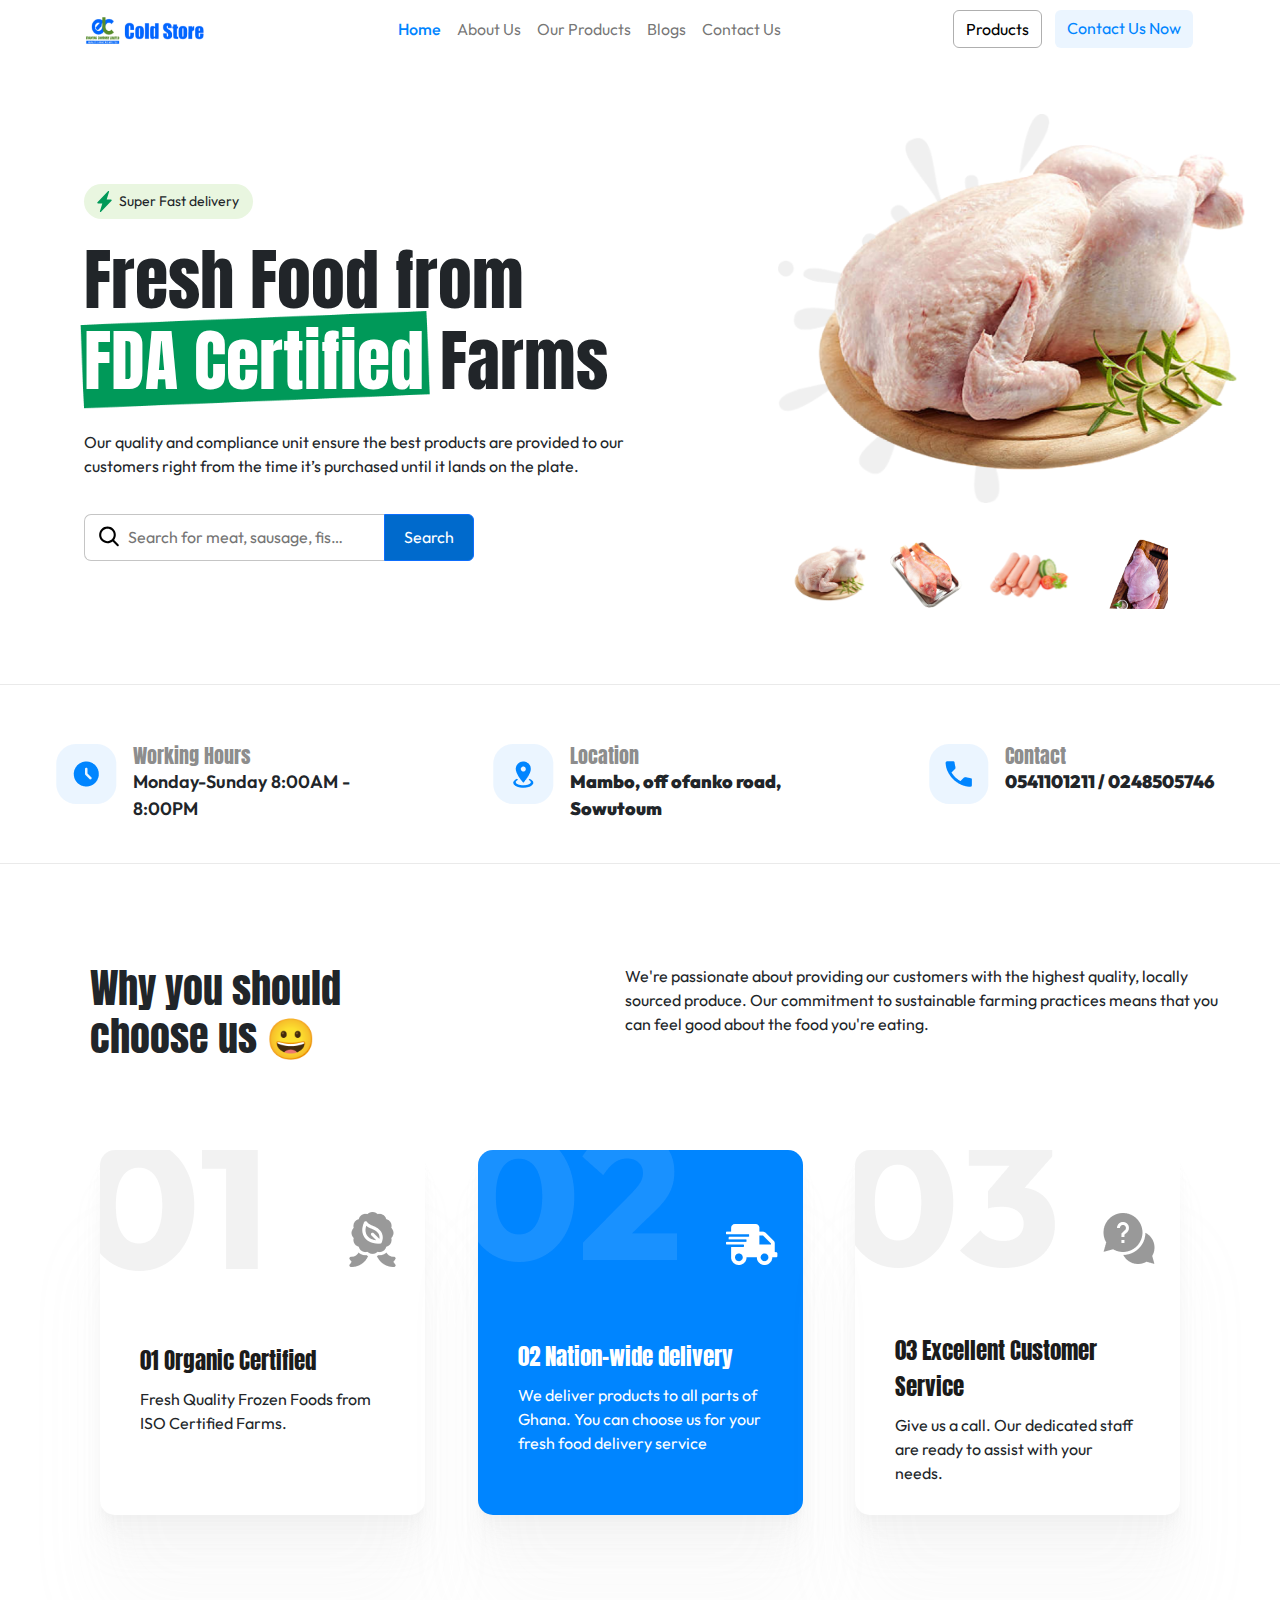
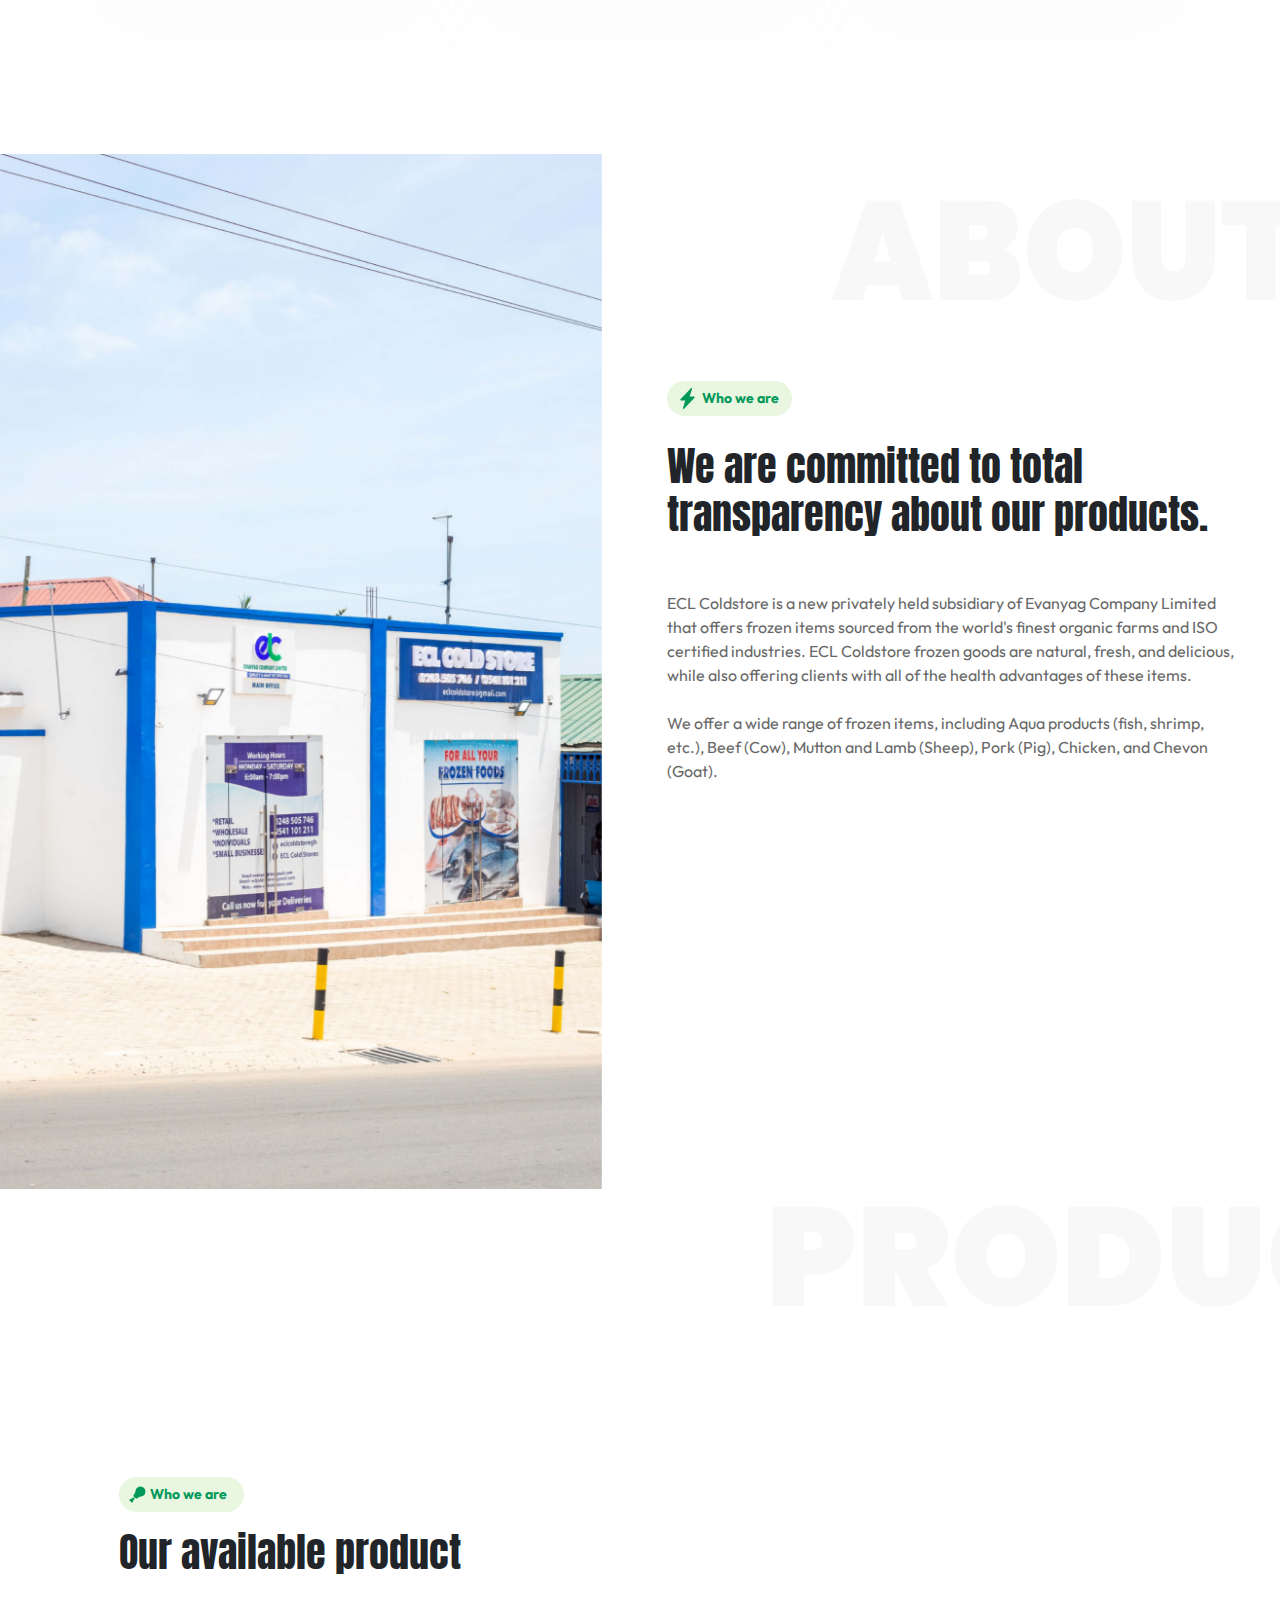
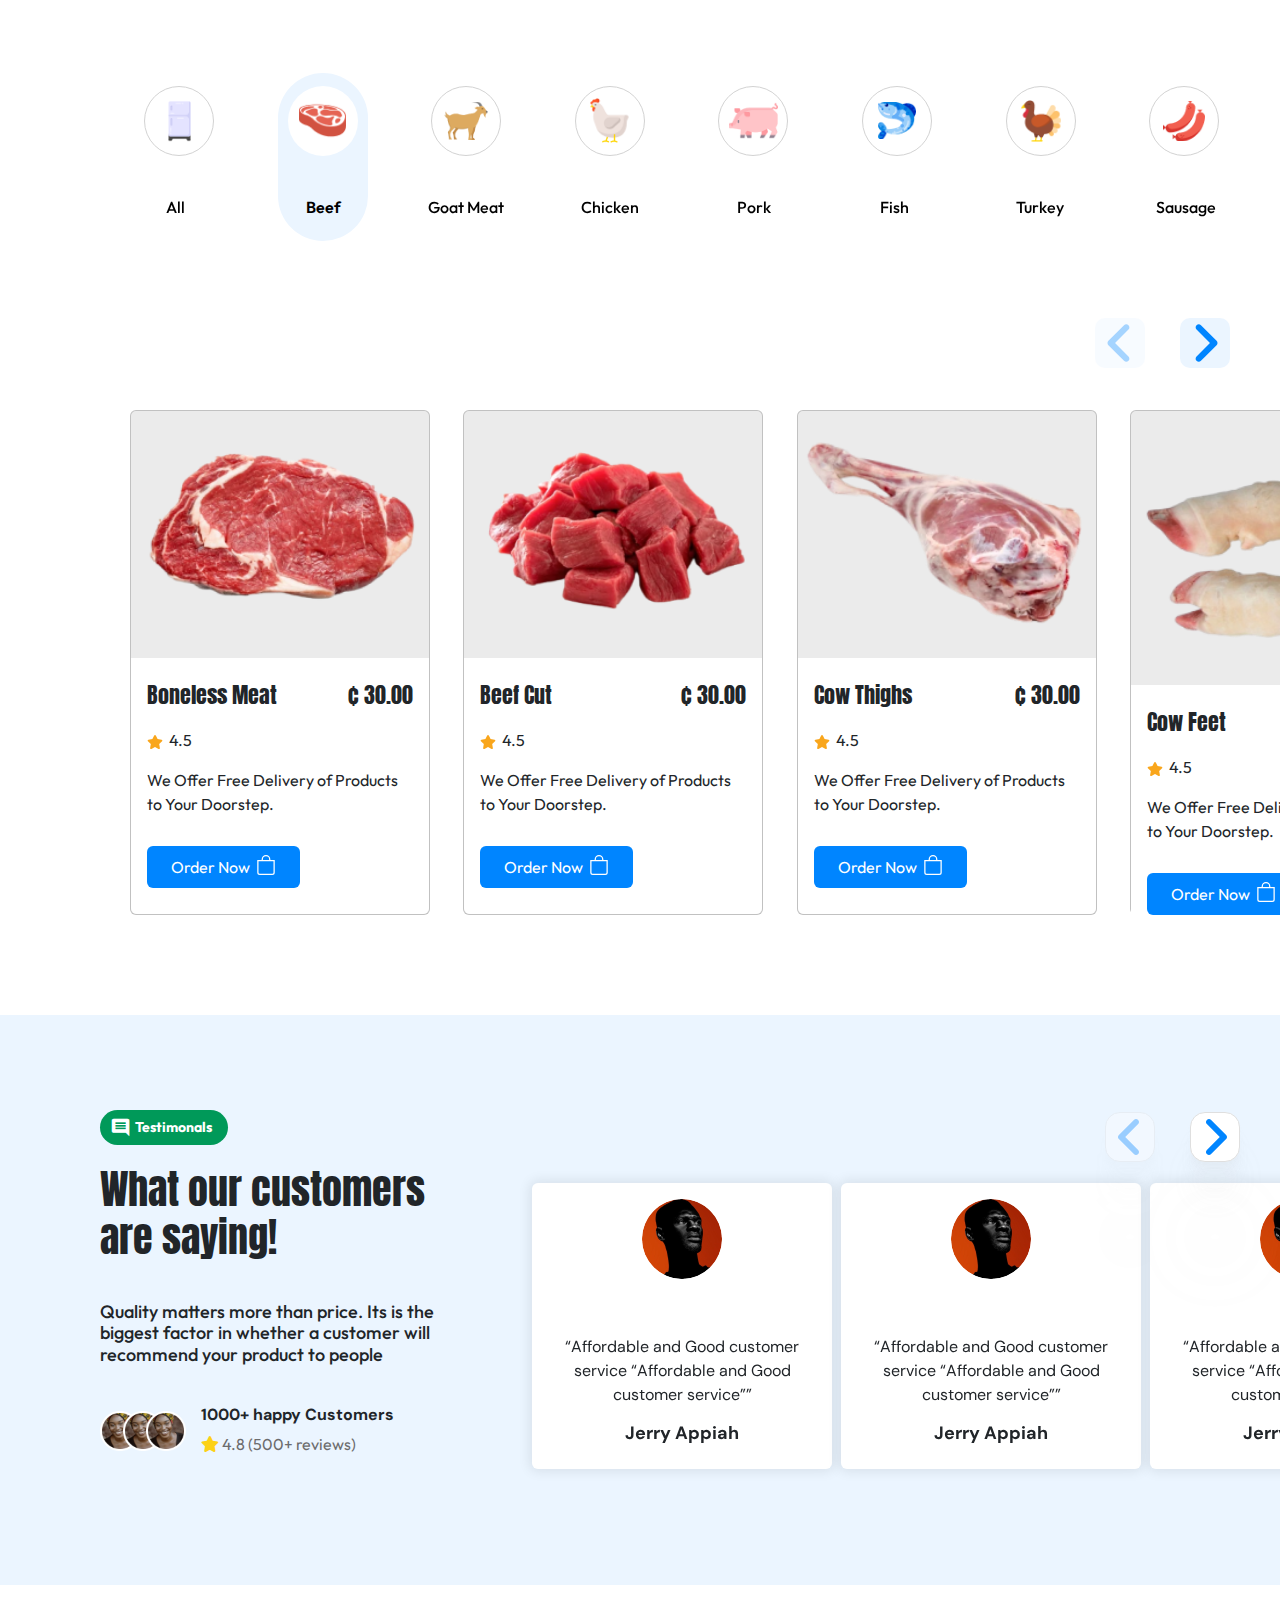
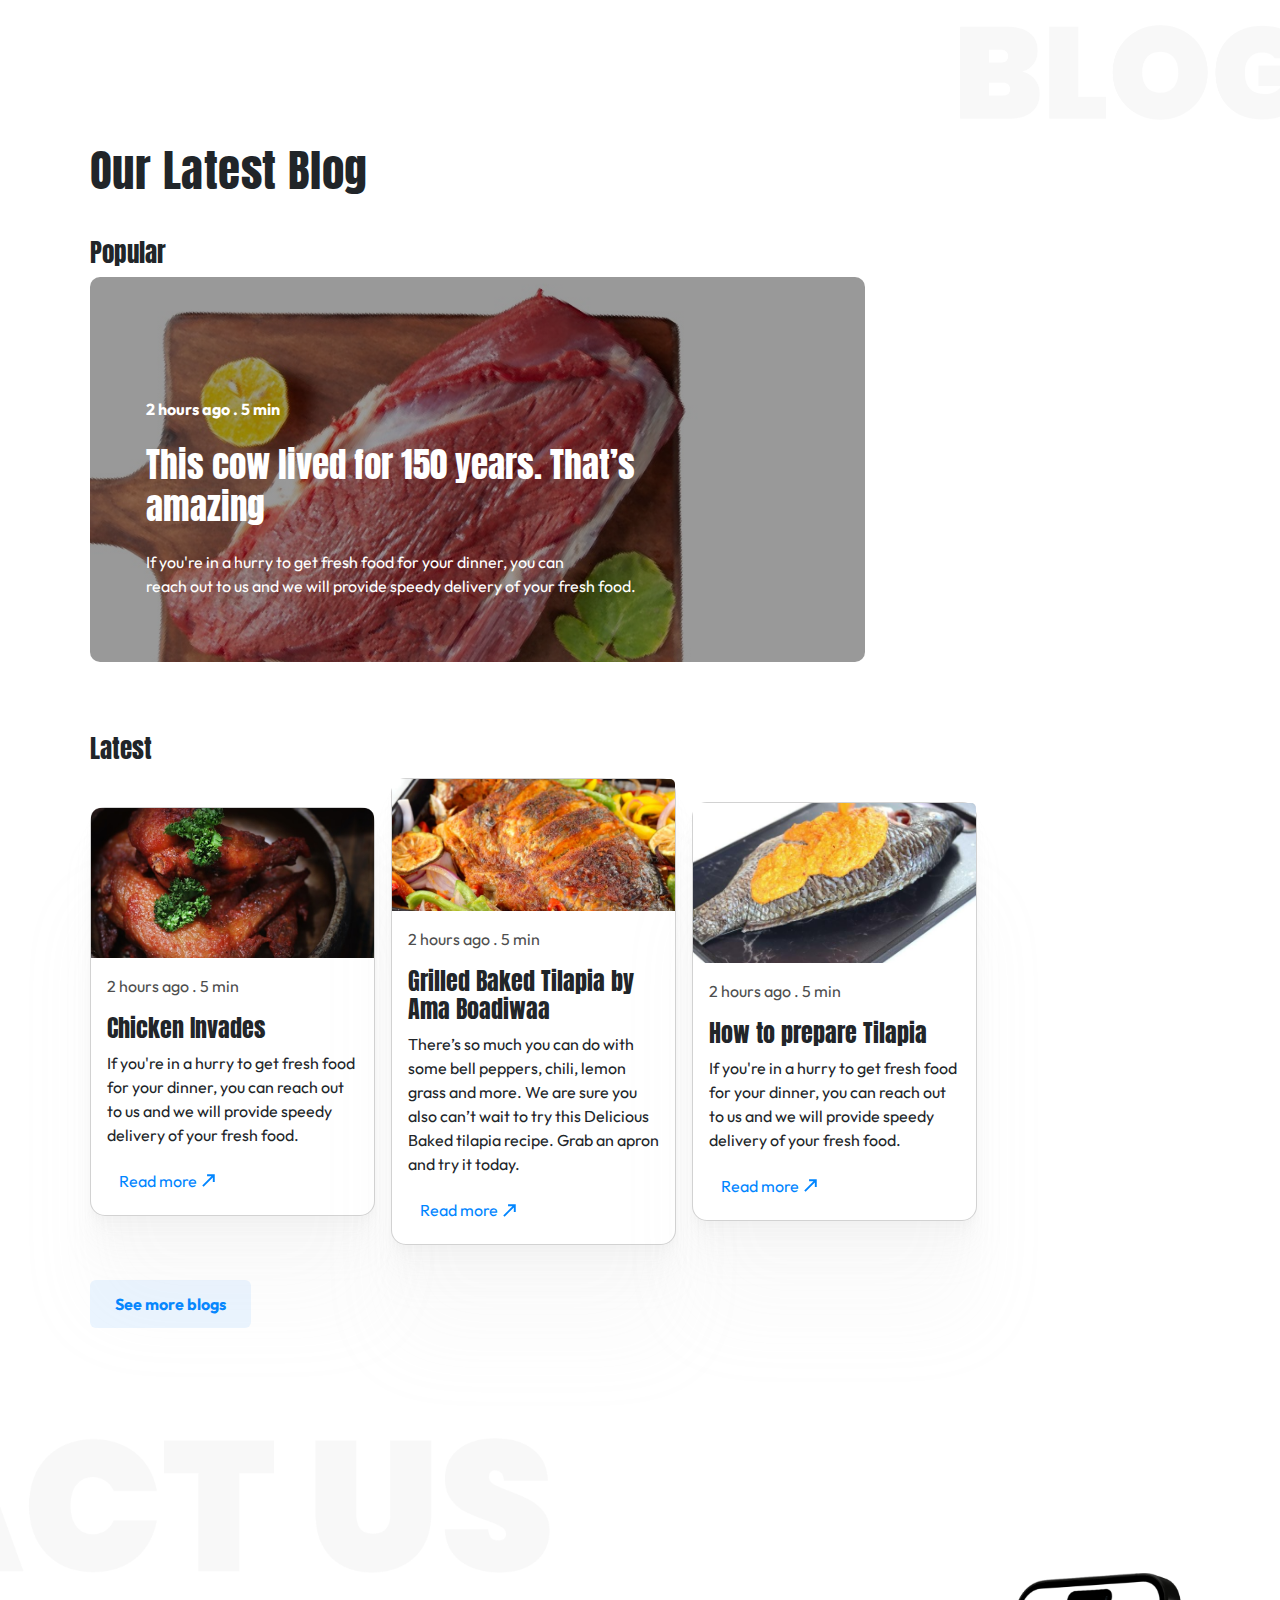
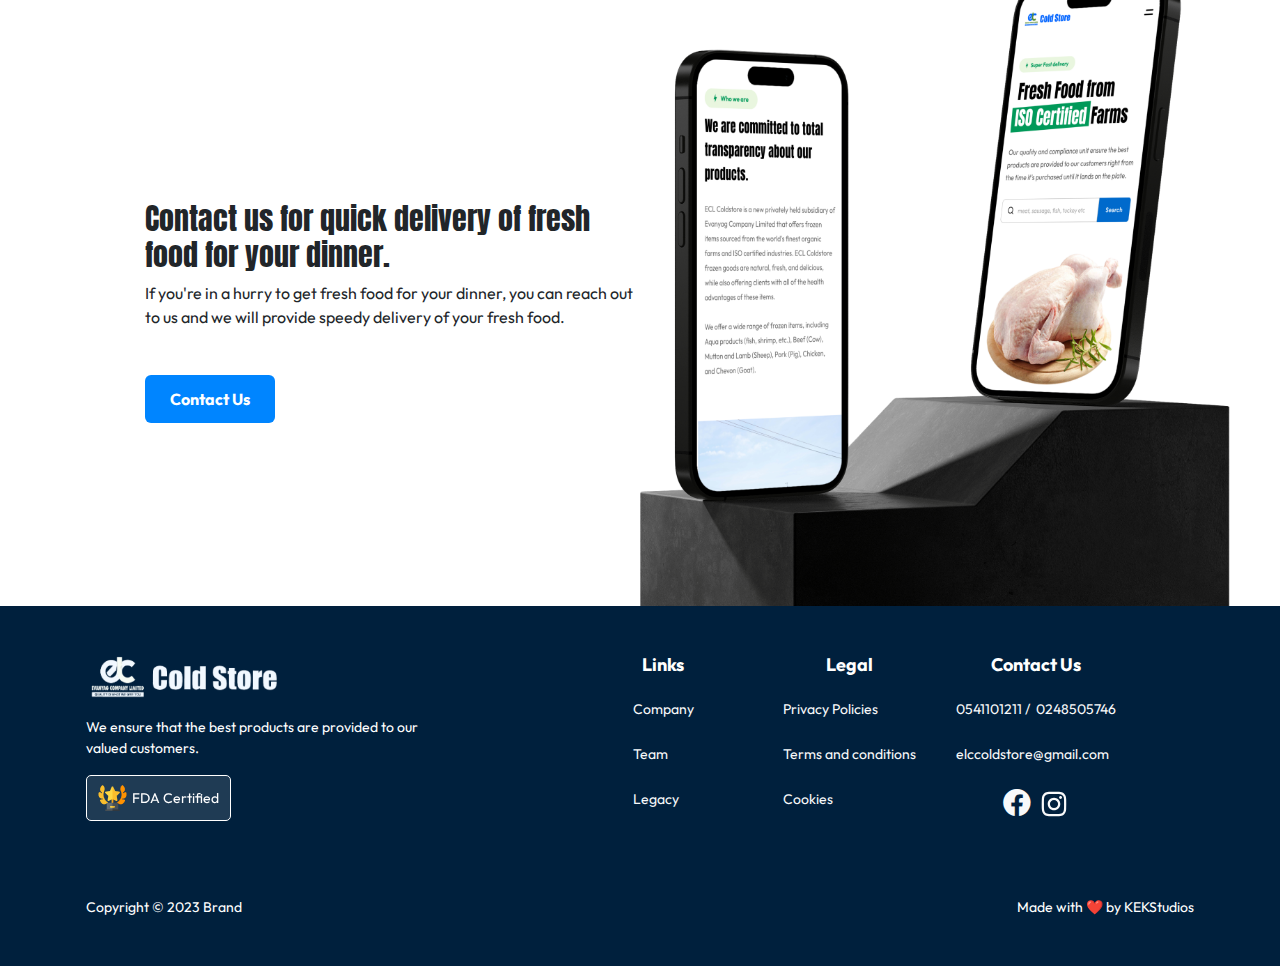
==== commit 6d05b589: "update 8" ====
--- a/index.html
+++ b/index.html
@@ -10,15 +10,25 @@
     <link rel="stylesheet" href="https://fonts.googleapis.com/css?family=Anton&amp;subset=latin-ext&amp;display=swap">
     <link rel="stylesheet" href="https://fonts.googleapis.com/css?family=DM+Sans&amp;display=swap">
     <link rel="stylesheet" href="https://fonts.googleapis.com/css?family=Outfit&amp;display=swap">
+    <link rel="stylesheet" href="assets/css/Satoshi%20Black.css">
+    <link rel="stylesheet" href="assets/css/Satoshi%20Black%20Italic.css">
+    <link rel="stylesheet" href="assets/css/Satoshi%20Bold.css">
+    <link rel="stylesheet" href="assets/css/Satoshi%20Bold%20Italic.css">
+    <link rel="stylesheet" href="assets/css/Satoshi%20Italic.css">
+    <link rel="stylesheet" href="assets/css/Satoshi%20Light.css">
+    <link rel="stylesheet" href="assets/css/Satoshi%20Light%20Italic.css">
+    <link rel="stylesheet" href="assets/css/Satoshi%20Medium.css">
+    <link rel="stylesheet" href="assets/css/Satoshi%20Medium%20Italic.css">
+    <link rel="stylesheet" href="assets/css/Satoshi%20Regular.css">
     <link rel="stylesheet" href="assets/css/swiper-icons.css">
     <link rel="stylesheet" href="assets/fonts/fontawesome-all.min.css">
     <link rel="stylesheet" href="assets/fonts/material-icons.min.css">
-    <link rel="stylesheet" href="assets/css/Footer-Dark-Multi-Column-icons.css">
     <link rel="stylesheet" href="https://cdn.jsdelivr.net/npm/swiper@9/swiper-bundle.min.css">
     <link rel="stylesheet" href="https://unpkg.com/aos@next/dist/aos.css">
+    <link rel="stylesheet" href="assets/css/styles.css">
     <link rel="stylesheet" href="assets/css/products_and_tabs.css">
     <link rel="stylesheet" href="assets/css/search-bar-ui.css">
-    <link rel="stylesheet" href="assets/css/styles.css">
+    <link rel="stylesheet" href="assets/css/Footer-Dark-Multi-Column-icons.css">
 </head>
 
 <body style="font-size: 16px;font-family: 'Outfit';">
@@ -1868,6 +1878,24 @@
                     <div class="card-body">
                         <p style="color: #4E4E4E;">2 hours ago . 5 min</p>
                         <h4 class="card-title" style="font-family: 'Anton';">Chicken Invades</h4>
+                        <p class="card-text">If you're in a hurry to get fresh food for your dinner, you can reach out to us and we will provide speedy delivery of your fresh food.</p><button class="btn btn-primary readmore" type="button">Read more<svg xmlns="http://www.w3.org/2000/svg" width="1em" height="1em" viewBox="0 0 24 24" fill="none" style="font-weight: 800;font-size: 23px;">
+                                <path d="M10.5253 5.49475L10.5206 7.49475L15.0782 7.50541L5.47473 17.0896L6.88752 18.5052L16.5173 8.89479L16.5065 13.5088L18.5065 13.5134L18.5253 5.51345L10.5253 5.49475Z" fill="currentColor"></path>
+                            </svg></button>
+                    </div>
+                </div>
+                <div class="card blog-item grid-item"><img class="card-img-top w-100 d-block" src="assets/img/Grilled%20Tilapia.jpg" style="width: 100%;">
+                    <div class="card-body">
+                        <p style="color: #4E4E4E;">2 hours ago . 5 min</p>
+                        <h4 class="card-title" style="font-family: 'Anton';">Grilled Baked Tilapia by Ama Boadiwaa</h4>
+                        <p class="card-text">There’s so much you can do with some bell peppers, chili, lemon grass and more. We are sure you also can’t wait to try this Delicious Baked tilapia recipe. Grab an apron and try it today.</p><button class="btn btn-primary readmore" type="button">Read more<svg xmlns="http://www.w3.org/2000/svg" width="1em" height="1em" viewBox="0 0 24 24" fill="none" style="font-weight: 800;font-size: 23px;">
+                                <path d="M10.5253 5.49475L10.5206 7.49475L15.0782 7.50541L5.47473 17.0896L6.88752 18.5052L16.5173 8.89479L16.5065 13.5088L18.5065 13.5134L18.5253 5.51345L10.5253 5.49475Z" fill="currentColor"></path>
+                            </svg></button>
+                    </div>
+                </div>
+                <div class="card grid-item blog-item"><img class="card-img-top w-100 d-block" src="assets/img/45e7736197dcd0dbf03c2c27aeba93.jpg" style="width: 100%;">
+                    <div class="card-body">
+                        <p style="color: #4E4E4E;">2 hours ago . 5 min</p>
+                        <h4 class="card-title" style="font-family: 'Anton';">How to prepare Tilapia</h4>
                         <p class="card-text">If you're in a hurry to get fresh food for your dinner, you can reach out to us and we will provide speedy delivery of your fresh food.</p><button class="btn btn-primary readmore" type="button">Read more<svg xmlns="http://www.w3.org/2000/svg" width="1em" height="1em" viewBox="0 0 24 24" fill="none" style="font-weight: 800;font-size: 23px;">
                                 <path d="M10.5253 5.49475L10.5206 7.49475L15.0782 7.50541L5.47473 17.0896L6.88752 18.5052L16.5173 8.89479L16.5065 13.5088L18.5065 13.5134L18.5253 5.51345L10.5253 5.49475Z" fill="currentColor"></path>
                             </svg></button>
@@ -1935,7 +1963,6 @@
     <script src="assets/bootstrap/js/bootstrap.min.js"></script>
     <script src="https://cdn.jsdelivr.net/npm/swiper@9/swiper-bundle.min.js"></script>
     <script src="assets/js/script.js"></script>
-    <script src="assets/js/fetch_json.js"></script>
     <script src="https://unpkg.com/aos@next/dist/aos.js"></script>
     <script src="assets/js/aos_init.js"></script>
 </body>
--- a/assets/css/styles.css
+++ b/assets/css/styles.css
@@ -960,8 +960,8 @@
 }
 
 .blog-main {
-  max-width: 765px;
-  height: 370px;
+  max-width: 775px;
+  height: 385px;
   border-radius: 10px;
   background: linear-gradient(0deg, rgba(0, 0, 0, 0.4), rgba(0, 0, 0, 0.4)), url("../../assets/img/bgg1jpg.jpg") center / cover;
   color: #ffffff;
@@ -1369,3 +1369,44 @@
   grid-gap: 40px;
 }
 
+.nav-link.active.navv {
+  border-radius: 20px;
+  color: #000;
+  width: 100%;
+  height: 45px;
+  display: flex;
+  align-items: center;
+  font-weight: 600;
+  gap: 12px;
+  background: rgba(0, 133, 255, 0.08);
+}
+
+.nav-link.navv {
+  color: #6C737F;
+  height: 45px;
+  display: flex;
+  gap: 12px;
+  align-items: center;
+  font-weight: 600;
+  border-style: none;
+}
+
+.grid-placeholder {
+  display: grid;
+  grid-template-columns: repeat(3, 1fr);
+  grid-template-rows: repeat(2,1fr);
+  grid-gap: 10px;
+}
+
+.nav-link.active.navv {
+  border-radius: 26px;
+  width: 100%;
+  height: 45px;
+  display: flex;
+  align-items: center;
+  font-weight: 600;
+  color: #000;
+  gap: 12px;
+  background: rgba(0, 133, 255, 0.08);
+}
+
--- a/assets/css/Footer-Dark-Multi-Column-icons.css
+++ b/assets/css/Footer-Dark-Multi-Column-icons.css
@@ -55,3 +55,6 @@
   border-radius: 50%;
 }
 
+.swiper.mySlider-vid1 {
+}
+
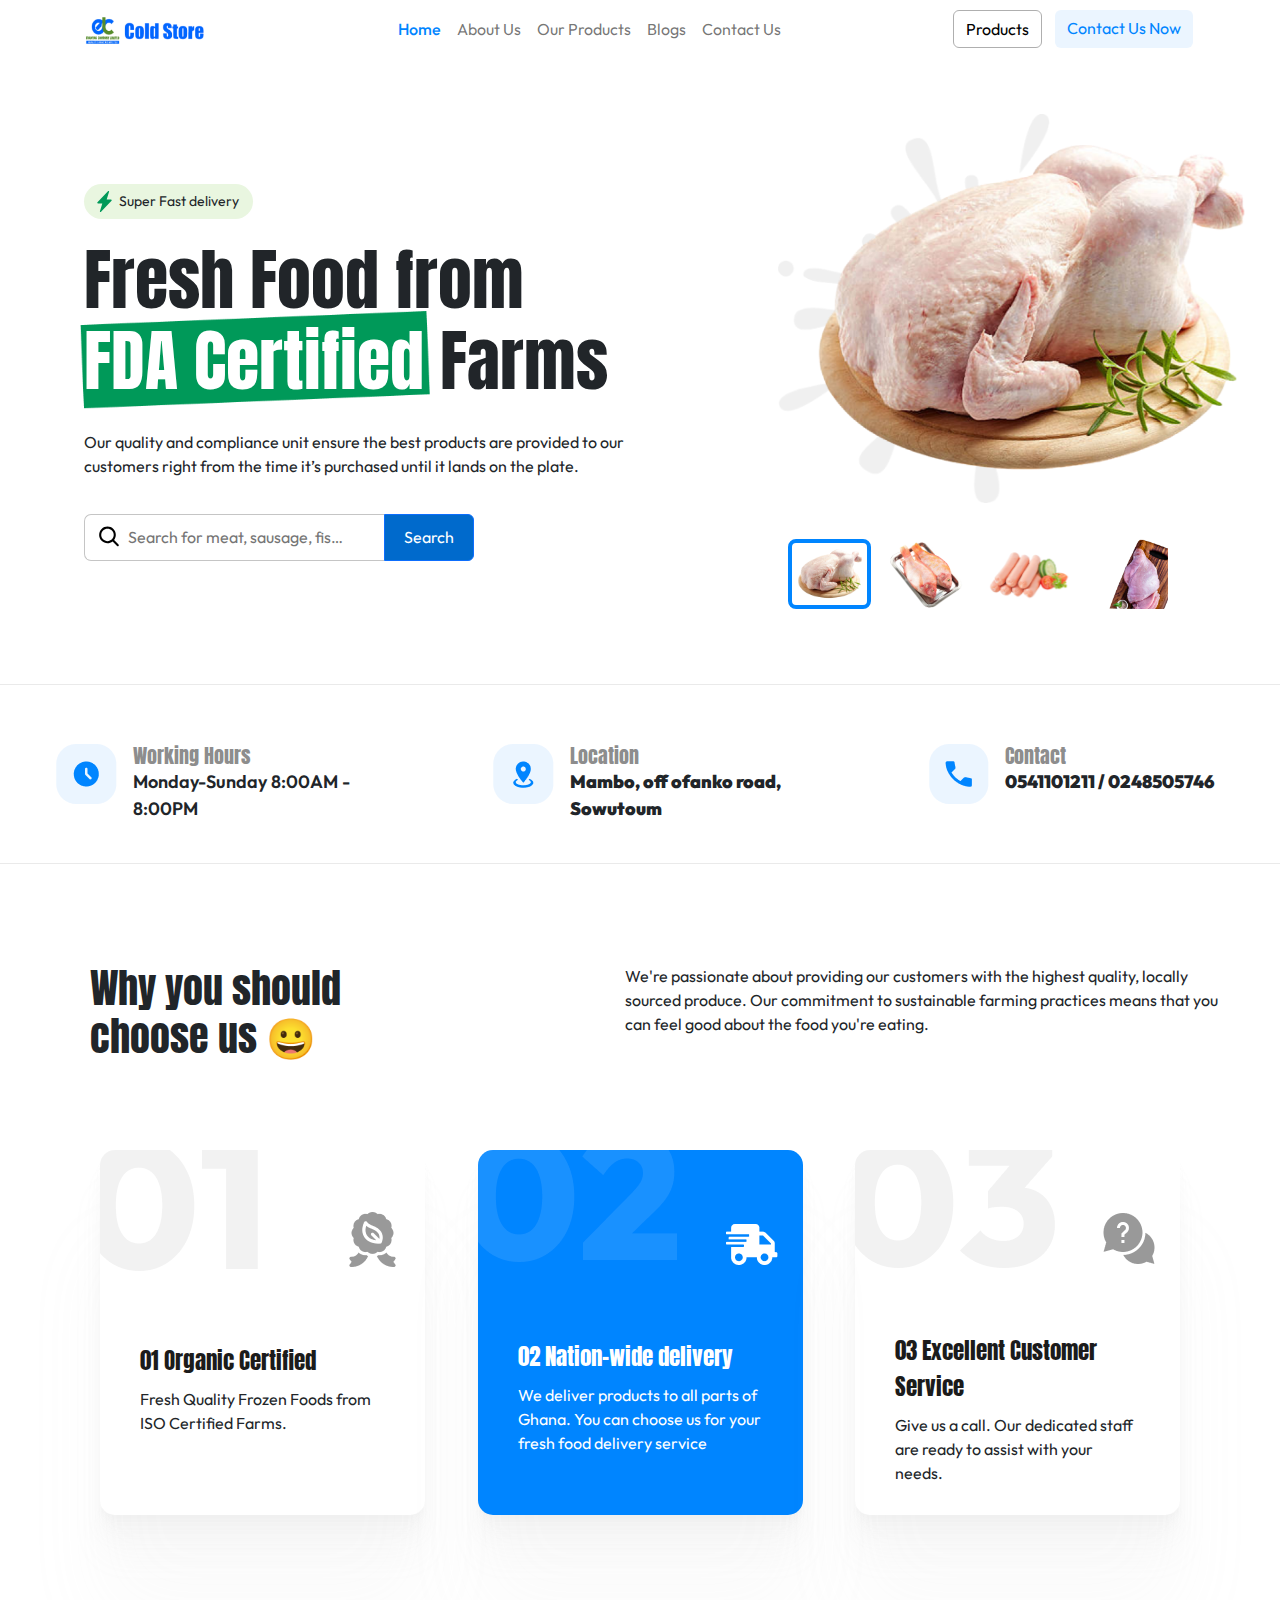
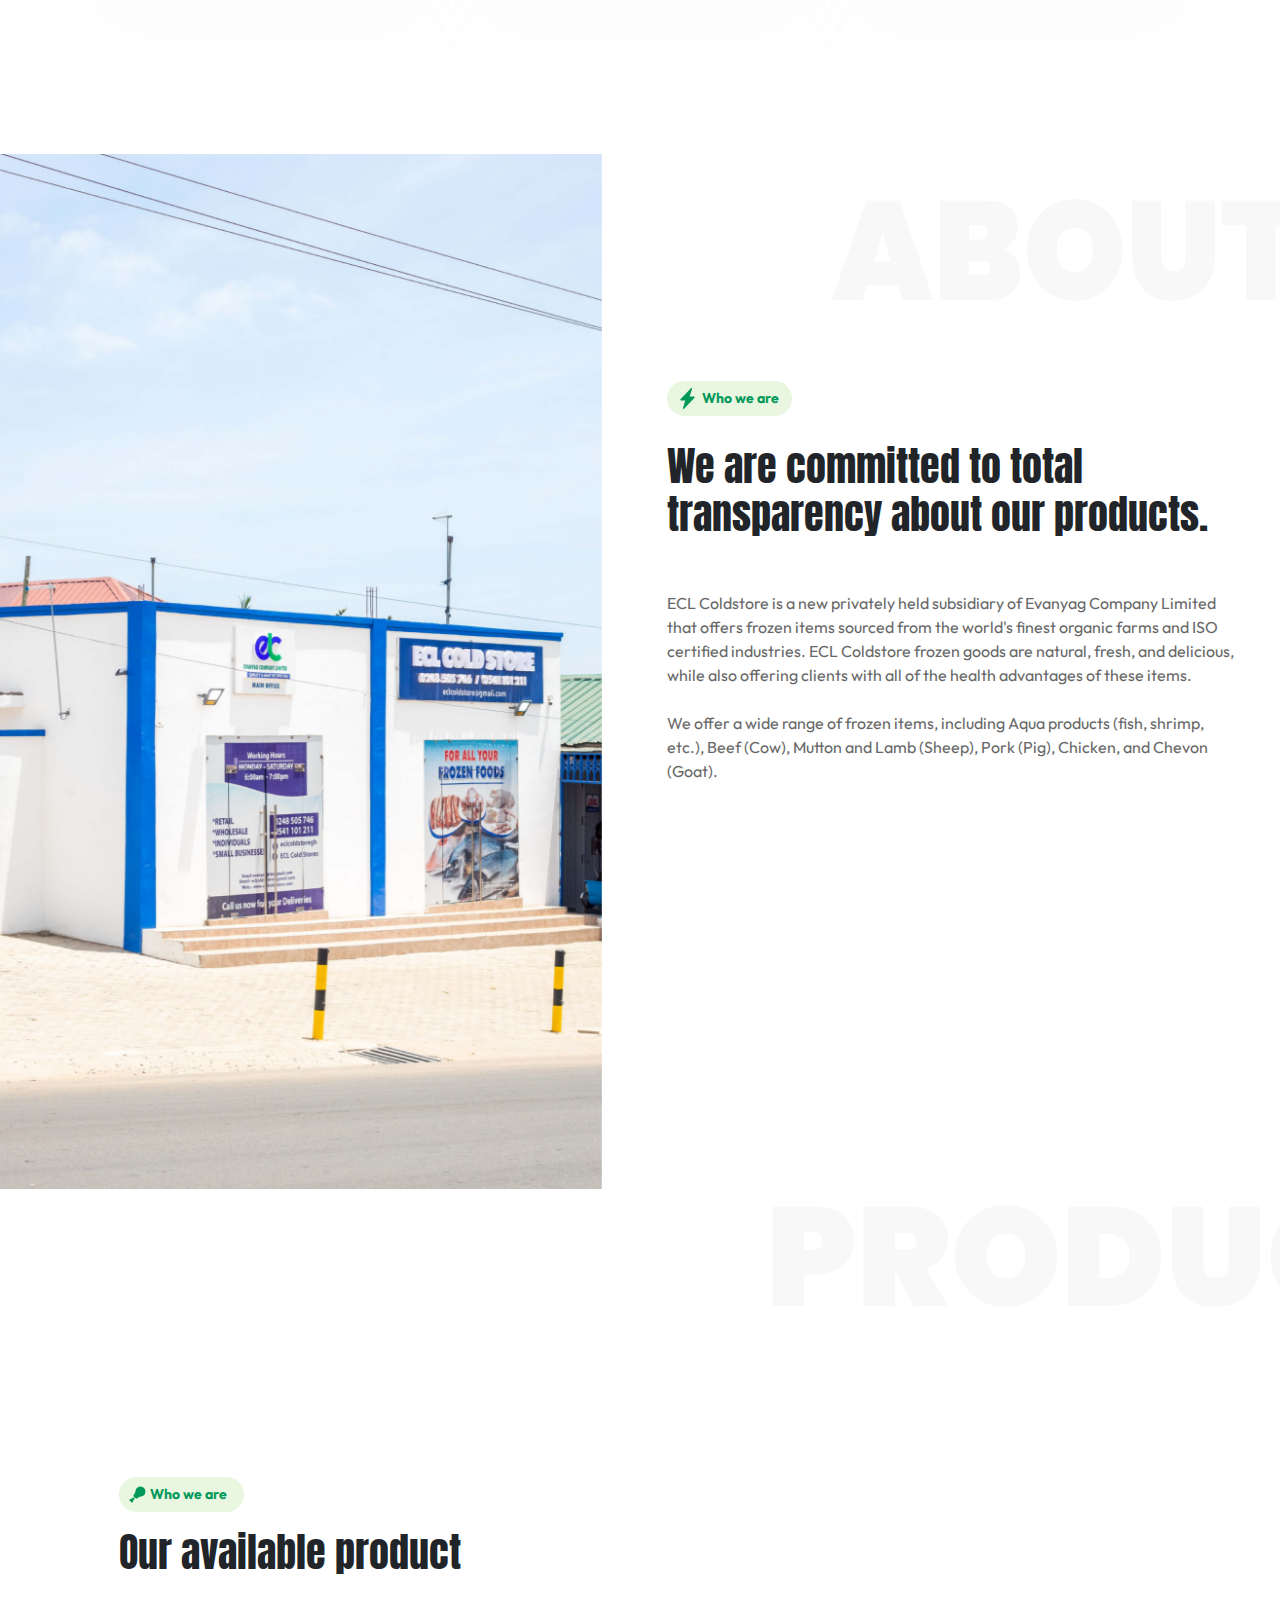
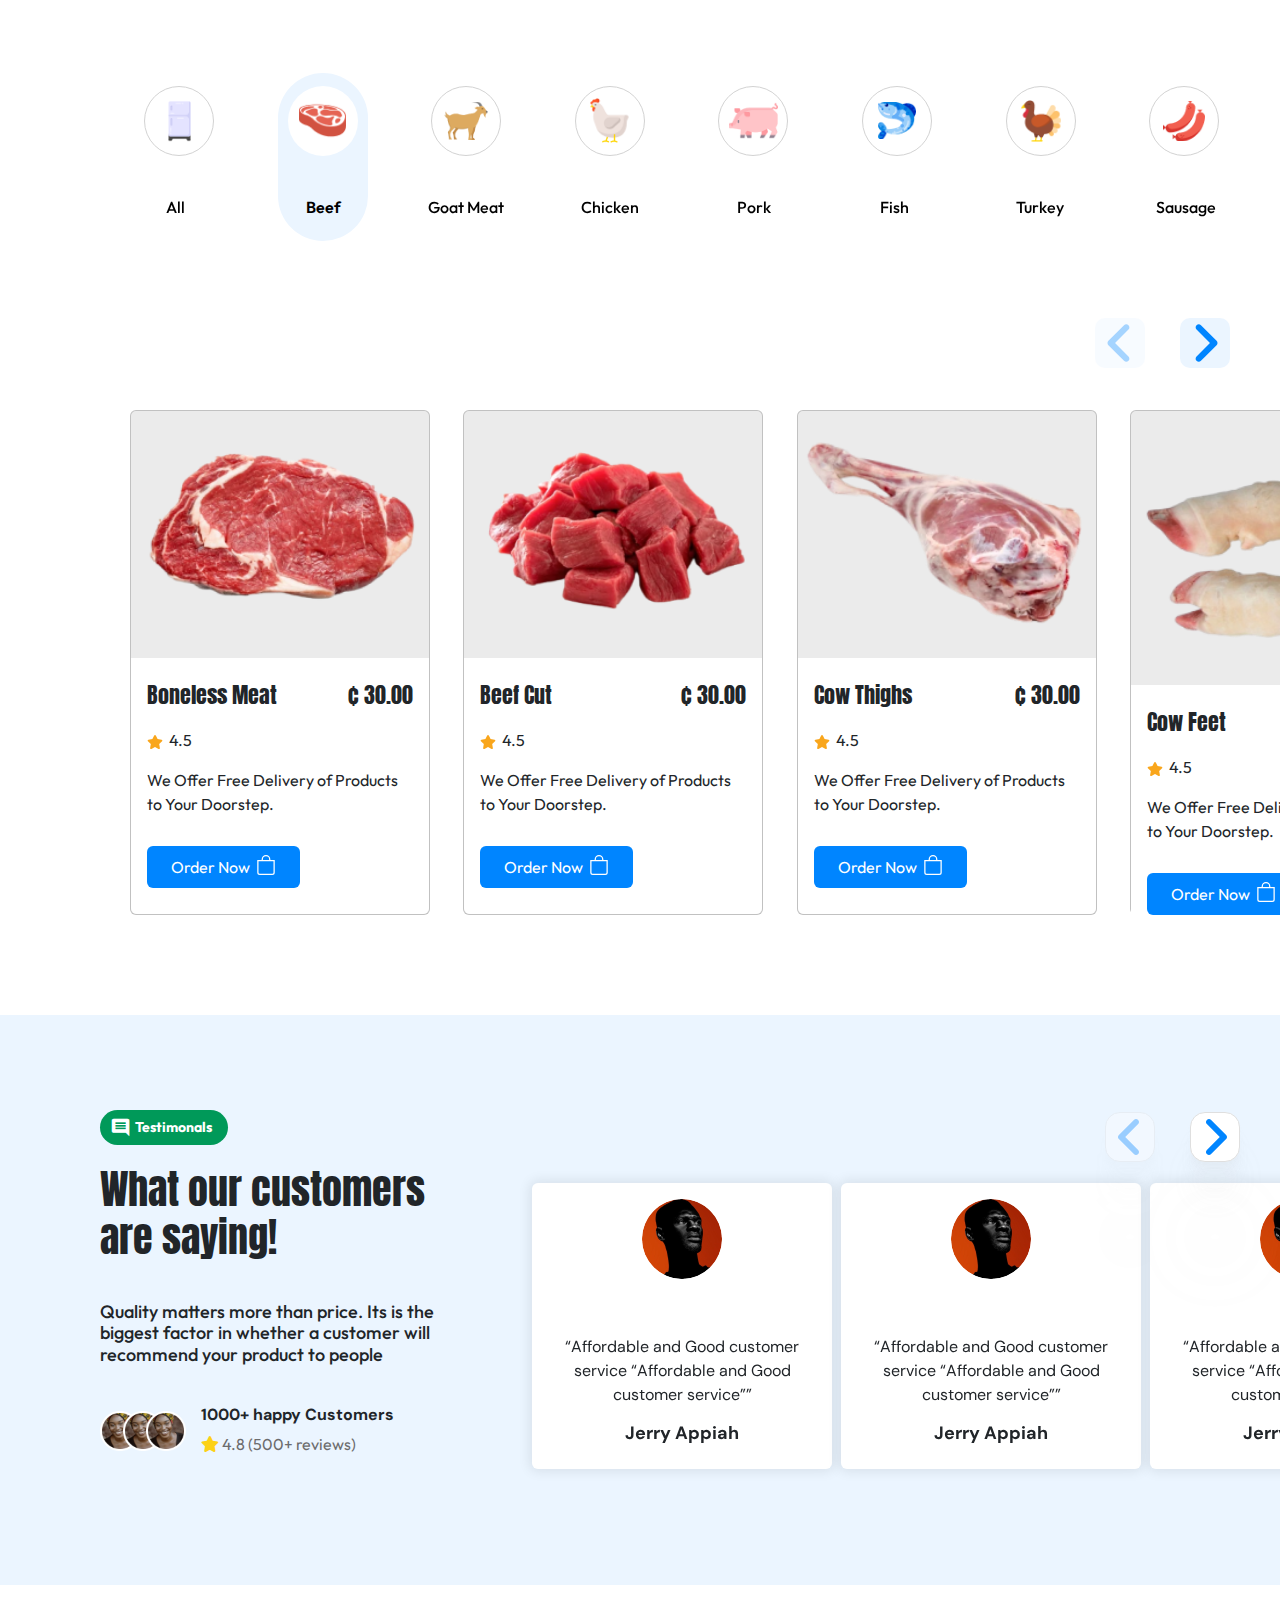
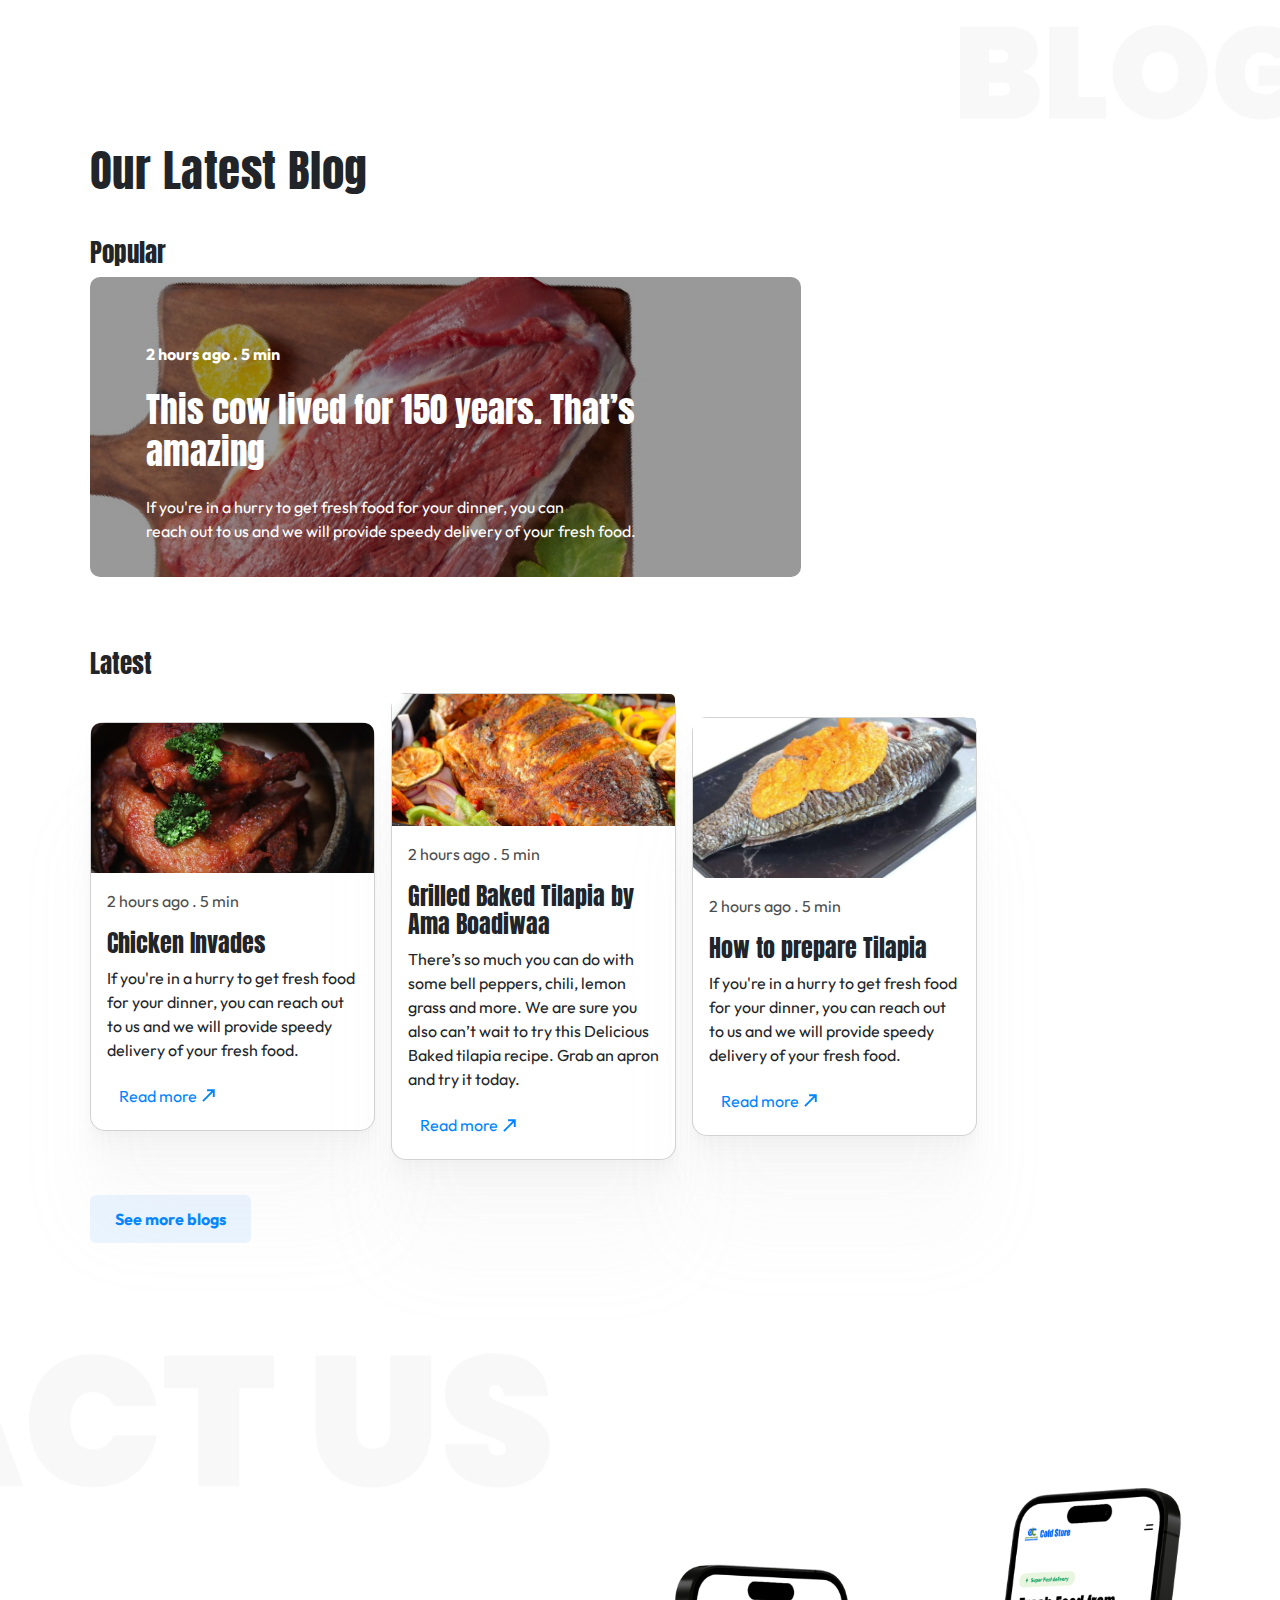
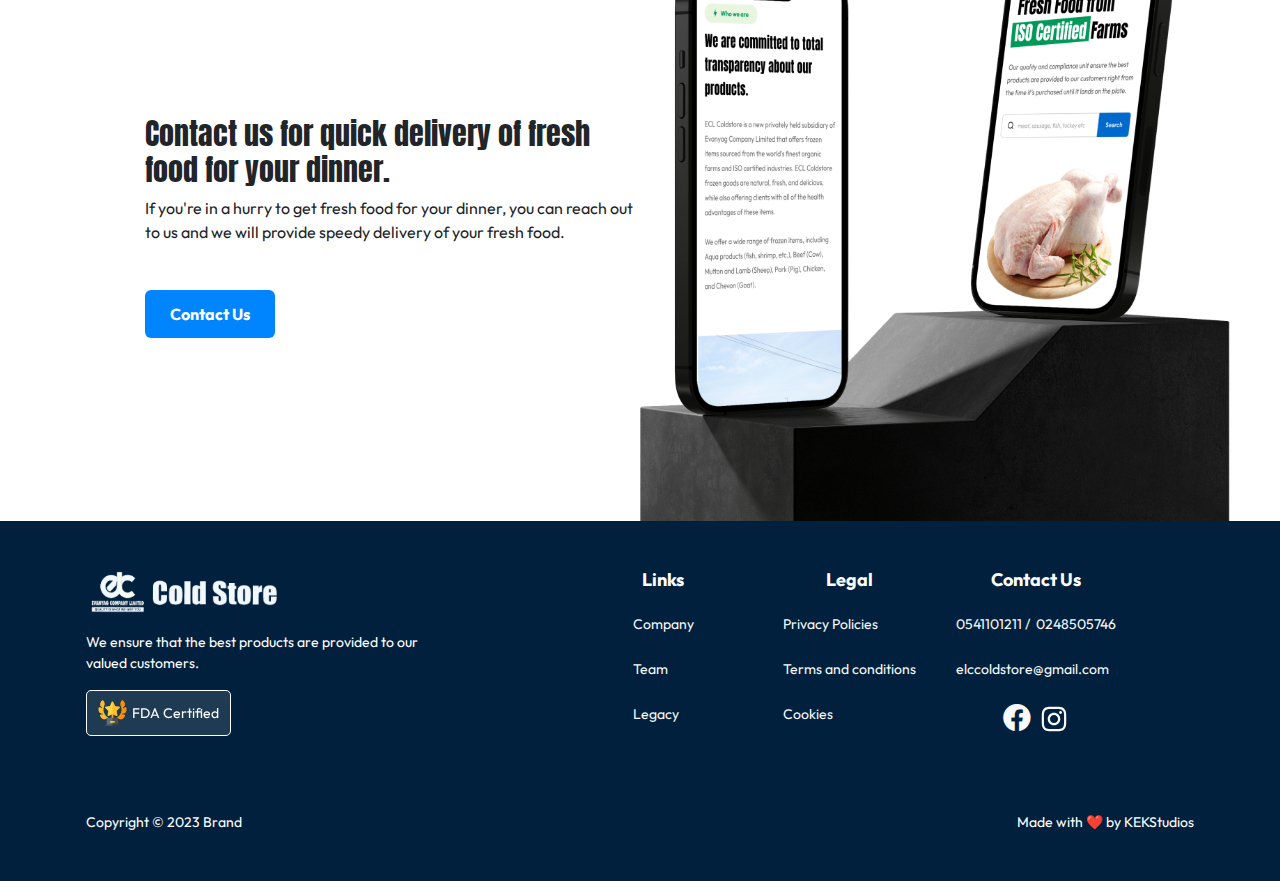
==== commit 0140213b: "update 8a" ====
--- a/index.html
+++ b/index.html
@@ -24,11 +24,12 @@
     <link rel="stylesheet" href="assets/fonts/fontawesome-all.min.css">
     <link rel="stylesheet" href="assets/fonts/material-icons.min.css">
     <link rel="stylesheet" href="https://cdn.jsdelivr.net/npm/swiper@9/swiper-bundle.min.css">
+    <link rel="stylesheet" href="assets/css/Footer-Dark-Multi-Column-icons.css">
+    <link rel="stylesheet" href="assets/css/styles.css">
     <link rel="stylesheet" href="https://unpkg.com/aos@next/dist/aos.css">
-    <link rel="stylesheet" href="assets/css/styles.css">
     <link rel="stylesheet" href="assets/css/products_and_tabs.css">
     <link rel="stylesheet" href="assets/css/search-bar-ui.css">
-    <link rel="stylesheet" href="assets/css/Footer-Dark-Multi-Column-icons.css">
+    <link rel="stylesheet" href="https://unpkg.com/dropzone@5/dist/min/dropzone.min.css">
 </head>
 
 <body style="font-size: 16px;font-family: 'Outfit';">
@@ -42,7 +43,7 @@
                     <li class="nav-item"><a class="nav-link" href="blog.html">Blogs</a></li>
                     <li class="nav-item"><a class="nav-link" href="#contact_us">Contact Us</a></li>
                 </ul>
-                <div class="nav-actions"><a class="btn btn-primary nav-btn navbar-margin-r" role="button" style="color: #000;background-color: white;border-color: #AFAFAF;" href="#products">Products</a><a class="btn btn-primary nav-btn navbar-margin-r" role="button" style="background: #EBF5FF;color: #0085FF;border-style: none;" href="tel:233553696305">Contact Us Now</a></div>
+                <div class="nav-actions"><a class="btn btn-primary nav-btn navbar-margin-r" role="button" style="color: #000;background-color: white;border-color: #AFAFAF;border-style: solid;" href="#products">Products</a><a class="btn btn-primary nav-btn navbar-margin-r" role="button" style="background: #EBF5FF;color: #0085FF;border-style: none;" href="tel:233553696305">Contact Us Now</a></div>
             </div>
         </div>
     </nav>
@@ -1958,13 +1959,30 @@
                 <p class="mb-0">Copyright © 2023 Brand</p>
                 <p class="mb-0">Made with ❤️&nbsp;by KEKStudios </p>
             </div>
+            <div class="modal fade" role="dialog" tabindex="-1" id="modal-1">
+                <div class="modal-dialog" role="document">
+                    <div class="modal-content">
+                        <div class="modal-header">
+                            <h4 class="modal-title">Modal Title</h4><button class="btn-close" type="button" aria-label="Close" data-bs-dismiss="modal"></button>
+                        </div>
+                        <div class="modal-body">
+                            <p>The content of your modal.</p>
+                        </div>
+                        <div class="modal-footer"><button class="btn btn-light" type="button" data-bs-dismiss="modal">Close</button><button class="btn btn-primary" type="button">Save</button></div>
+                    </div>
+                </div>
+            </div>
         </div>
     </footer>
+    <script src="assets/js/jquery.min.js"></script>
     <script src="assets/bootstrap/js/bootstrap.min.js"></script>
     <script src="https://cdn.jsdelivr.net/npm/swiper@9/swiper-bundle.min.js"></script>
     <script src="assets/js/script.js"></script>
     <script src="https://unpkg.com/aos@next/dist/aos.js"></script>
     <script src="assets/js/aos_init.js"></script>
+    <script src="https://unpkg.com/dropzone@5/dist/min/dropzone.min.js"></script>
+    <script src="assets/js/modals.js"></script>
+    <script src="assets/js/upload.js"></script>
 </body>
 
 </html>--- a/assets/css/styles.css
+++ b/assets/css/styles.css
@@ -87,11 +87,6 @@
   object-fit: contain;
 }
 
-.swiper-slide-visible {
-  border: 2px solid #D0D0D0;
-  border-radius: 8px;
-}
-
 .swiper-slide-thumb-active {
   border: 4px solid #0085FF;
   border-radius: 8px;
@@ -960,8 +955,8 @@
 }
 
 .blog-main {
-  max-width: 775px;
-  height: 385px;
+  max-width: 711px;
+  height: 300px;
   border-radius: 10px;
   background: linear-gradient(0deg, rgba(0, 0, 0, 0.4), rgba(0, 0, 0, 0.4)), url("../../assets/img/bgg1jpg.jpg") center / cover;
   color: #ffffff;
@@ -986,7 +981,7 @@
 
 @media (min-width: 768px) {
   .blog-main {
-    padding: 120px 56px;
+    padding: 65px 56px;
   }
 }
 
@@ -1347,15 +1342,8 @@
   }
 }
 
-.swiper-slide-visible {
-  border: none;
-  border-radius: 0px;
-}
-
 .title-banner {
   margin-top: 30px;
-  margin-left: auto;
-  margin-right: auto;
   max-width: 910px;
   display: flex;
   justify-content: space-between;
@@ -1364,9 +1352,8 @@
 
 .grid-container {
   display: grid;
-  grid-template-columns: repeat(3, 1fr);
-  grid-template-rows: repeat(2,1fr);
-  grid-gap: 40px;
+  grid-template-columns: repeat(auto-fill, minmax(285px, 1fr));
+  gap: 8px;
 }
 
 .nav-link.active.navv {
@@ -1410,3 +1397,19 @@
   background: rgba(0, 133, 255, 0.08);
 }
 
+.pg-modal {
+  margin-bottom: 4px;
+  color: #000;
+  font-weight: bold;
+}
+
+.preview-image {
+  width: 100%;
+  border-radius: 8px;
+  margin: 7px 0px;
+}
+
+select > option {
+  font-family: 'Satoshi Regular';
+}
+
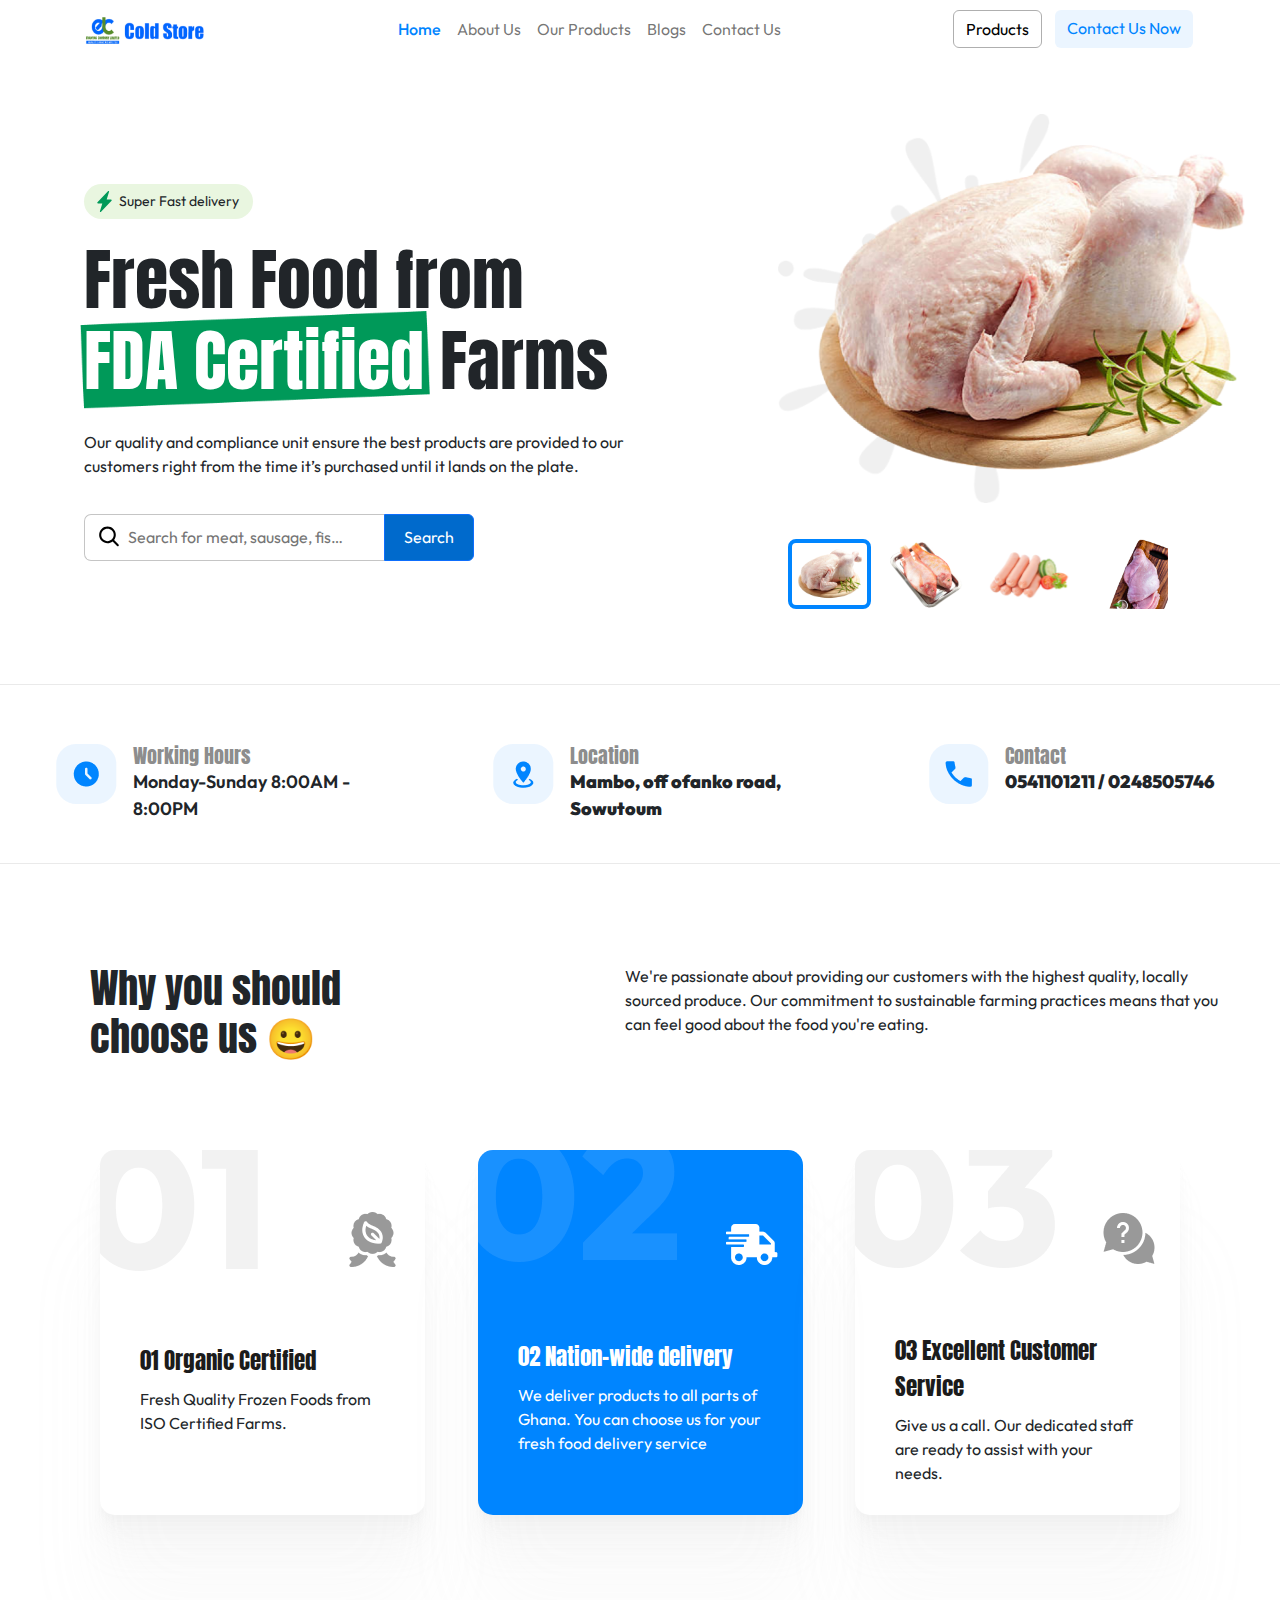
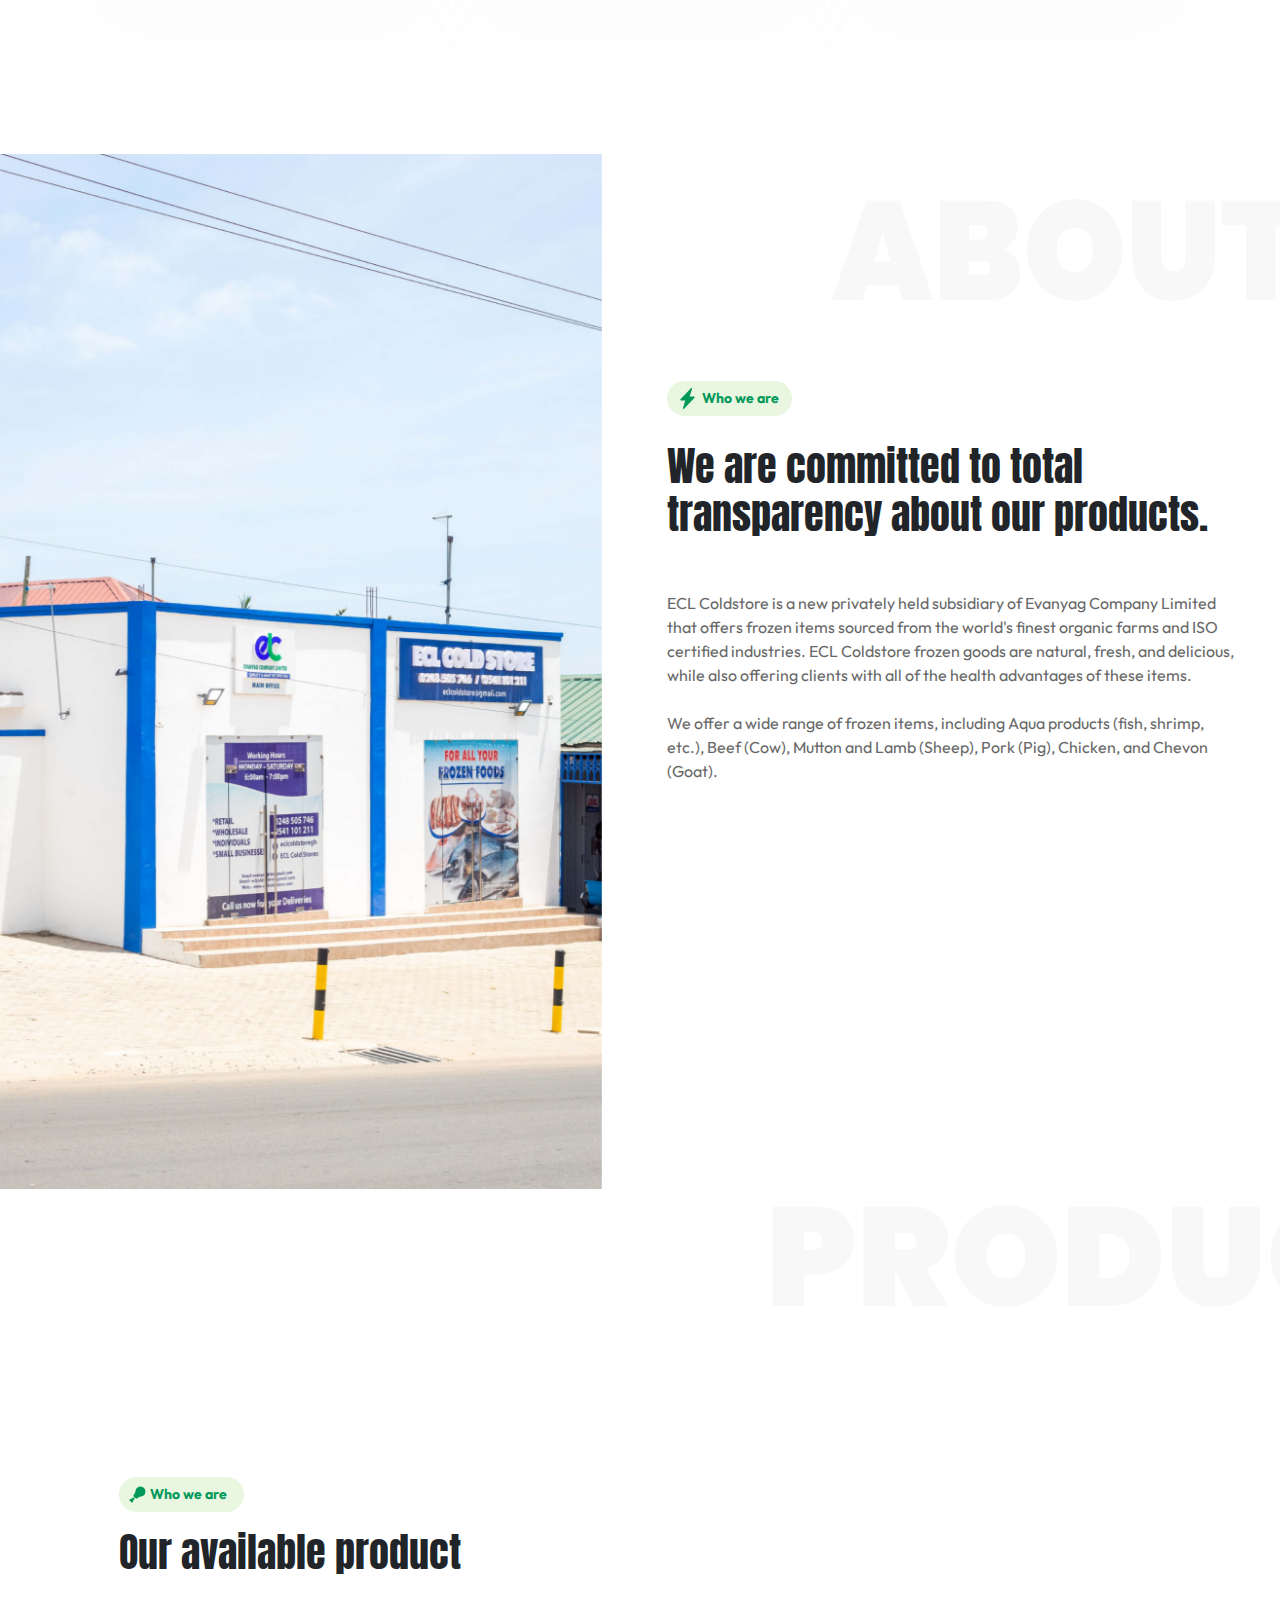
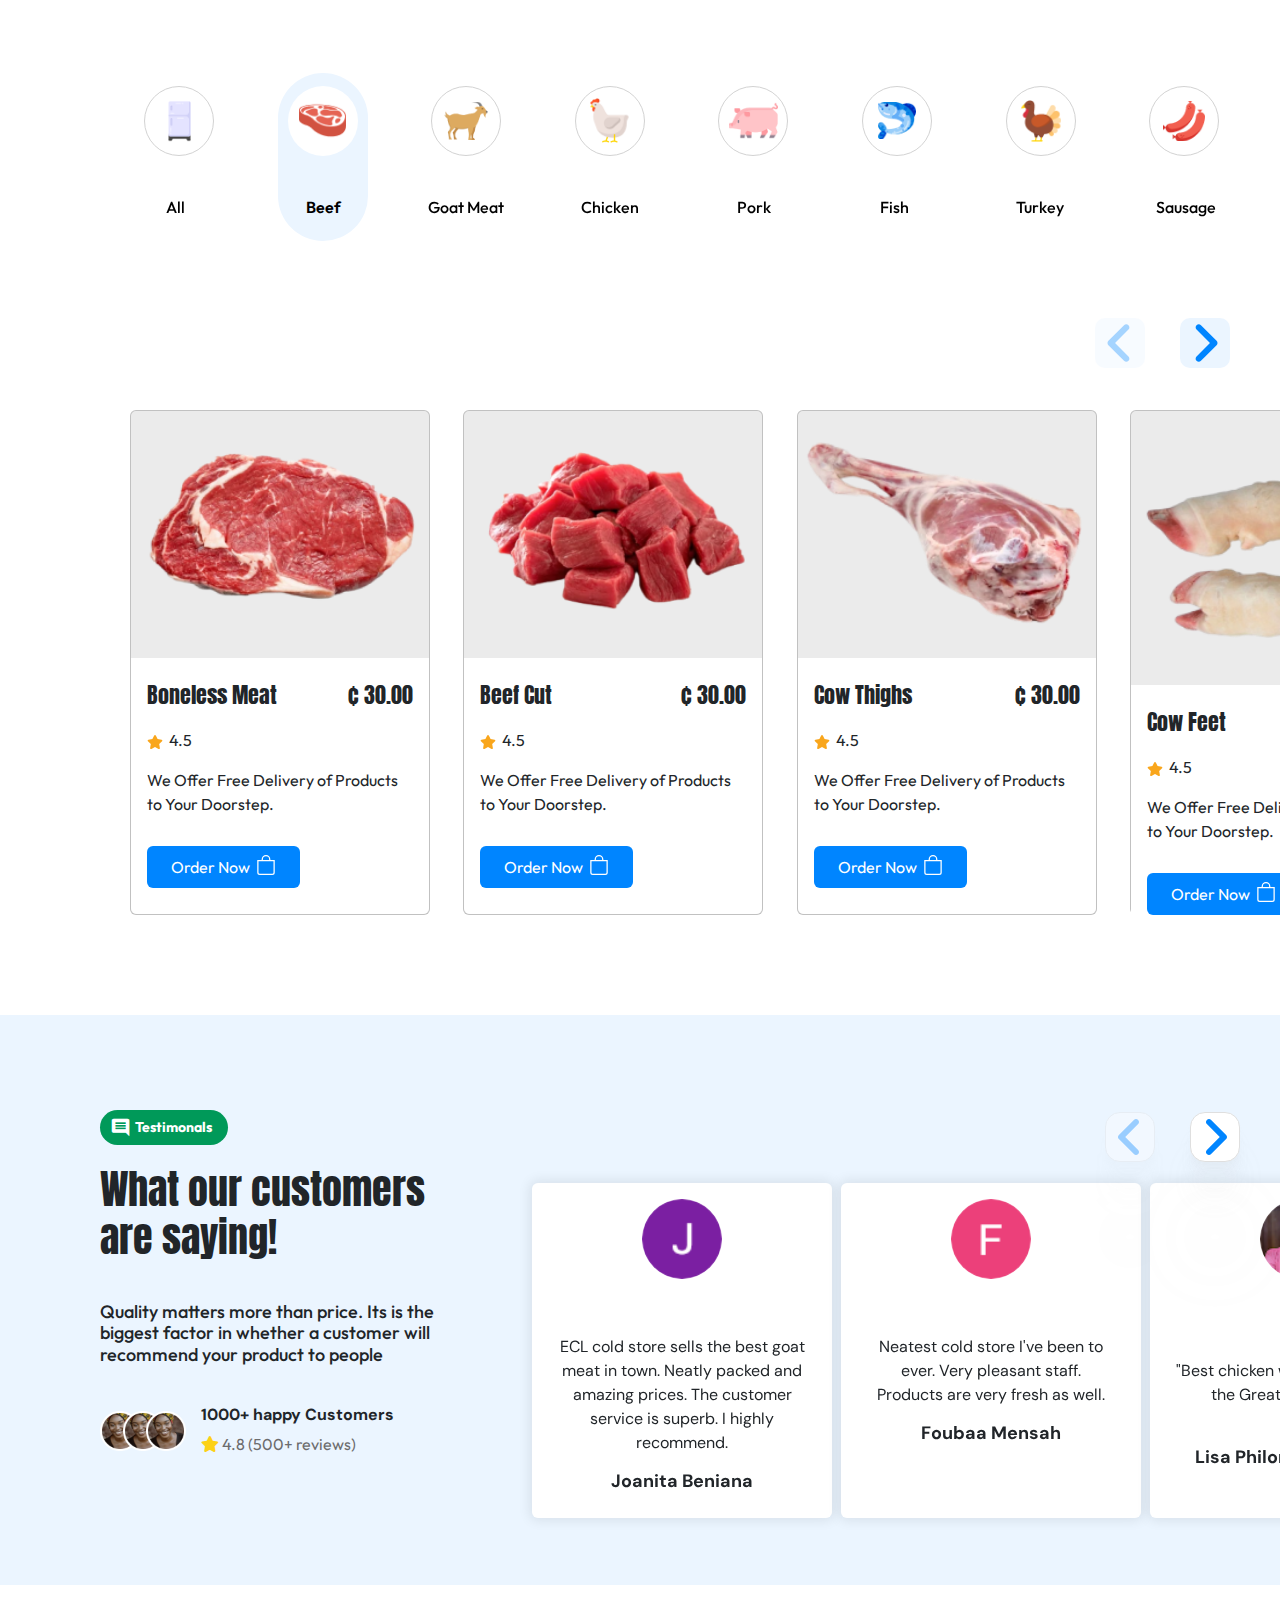
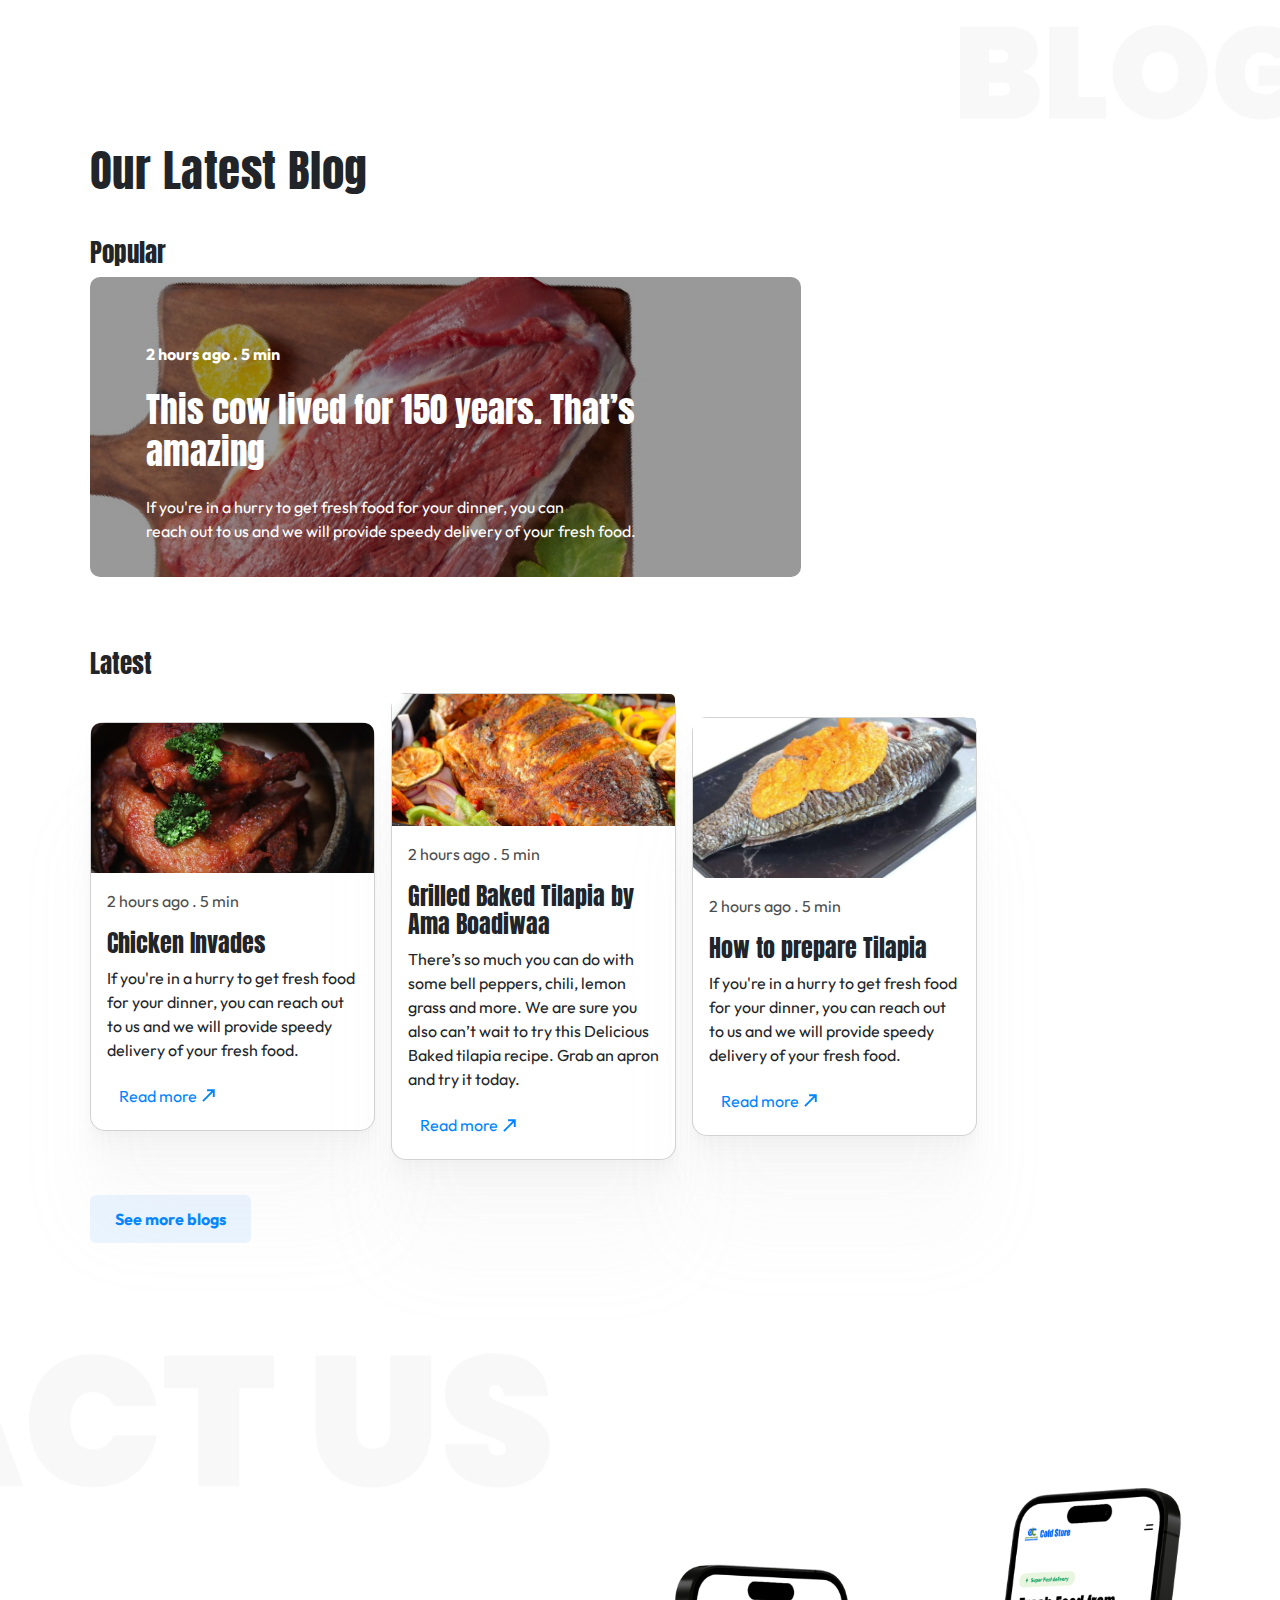
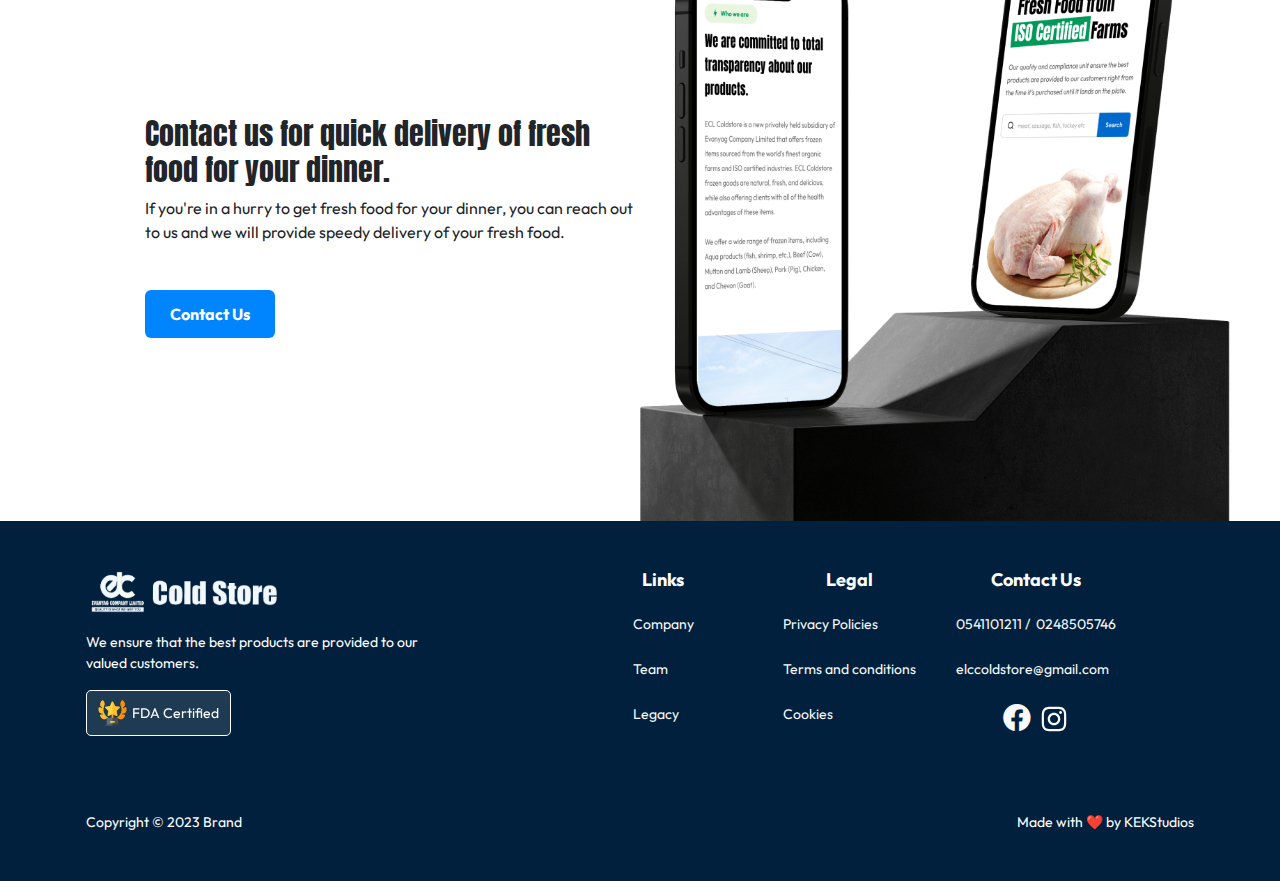
==== commit 2ec750cd: "update 9c" ====
--- a/index.html
+++ b/index.html
@@ -1806,54 +1806,54 @@
                             <div class="swiper-slide" style="background-color: transparent;">
                                 <div class="card review-card">
                                     <div class="card-body review-card-content">
-                                        <div style="display: flex;align-items: center;gap: 27px;margin-bottom: 25px;"><img style="height: 80px;width: 80px;border-radius: 50%;object-fit: cover;object-position: center;" src="assets/img/Ellipse%201.png"></div>
-                                        <p class="card-text" style="margin-top: 31px;text-align: center;">“Affordable and Good customer service “Affordable and Good customer service””</p>
-                                        <h5 class="card-title" style="font-size: 18px;font-weight: 700;">Jerry Appiah</h5>
+                                        <div style="display: flex;align-items: center;gap: 27px;margin-bottom: 25px;"><img style="height: 80px;width: 80px;border-radius: 50%;object-fit: cover;object-position: center;" src="assets/img/profile_img4.png"></div>
+                                        <p class="card-text" style="margin-top: 31px;text-align: center;">ECL cold store sells the best goat meat in town. Neatly packed and amazing prices. The customer service is superb. I highly recommend.</p>
+                                        <h5 class="card-title" style="font-size: 18px;font-weight: 700;">Joanita Beniana</h5>
                                     </div>
                                 </div>
                             </div>
                             <div class="swiper-slide" style="background-color: transparent;">
                                 <div class="card review-card">
                                     <div class="card-body review-card-content">
-                                        <div style="display: flex;align-items: center;gap: 27px;margin-bottom: 25px;"><img style="height: 80px;width: 80px;border-radius: 50%;object-fit: cover;object-position: center;" src="assets/img/Ellipse%201.png"></div>
-                                        <p class="card-text" style="margin-top: 31px;text-align: center;">“Affordable and Good customer service “Affordable and Good customer service””</p>
-                                        <h5 class="card-title" style="font-size: 18px;font-weight: 700;">Jerry Appiah</h5>
+                                        <div style="display: flex;align-items: center;gap: 27px;margin-bottom: 25px;"><img style="height: 80px;width: 80px;border-radius: 50%;object-fit: cover;object-position: center;" src="assets/img/profile_img3.png"></div>
+                                        <p class="card-text" style="margin-top: 31px;text-align: center;">Neatest cold store I've been to ever. Very pleasant staff.<br>Products are very fresh as well.</p>
+                                        <h5 class="card-title" style="font-size: 18px;font-weight: 700;">Foubaa Mensah</h5>
                                     </div>
                                 </div>
                             </div>
                             <div class="swiper-slide" style="background-color: transparent;">
                                 <div class="card review-card">
                                     <div class="card-body review-card-content">
-                                        <div style="display: flex;align-items: center;gap: 27px;margin-bottom: 25px;"><img style="height: 80px;width: 80px;border-radius: 50%;object-fit: cover;object-position: center;" src="assets/img/Ellipse%201.png"></div>
-                                        <p class="card-text" style="margin-top: 31px;text-align: center;">“Affordable and Good customer service “Affordable and Good customer service””</p>
-                                        <h5 class="card-title" style="font-size: 18px;font-weight: 700;">Jerry Appiah</h5>
+                                        <div style="display: flex;align-items: center;gap: 27px;margin-bottom: 25px;"><img style="height: 80px;width: 80px;border-radius: 50%;object-fit: cover;object-position: center;" src="assets/img/profile_img2.png"></div>
+                                        <p class="card-text" style="margin-top: 31px;text-align: center;"><br>"Best chicken wings and gizzard in the Greater Accra😍😍"<br><br></p>
+                                        <h5 class="card-title" style="font-size: 18px;font-weight: 700;">Lisa Philomina Ntewusu</h5>
                                     </div>
                                 </div>
                             </div>
                             <div class="swiper-slide" style="background-color: transparent;">
                                 <div class="card review-card">
                                     <div class="card-body review-card-content">
-                                        <div style="display: flex;align-items: center;gap: 27px;margin-bottom: 25px;"><img style="height: 80px;width: 80px;border-radius: 50%;object-fit: cover;object-position: center;" src="assets/img/Ellipse%201.png"></div>
-                                        <p class="card-text" style="margin-top: 31px;text-align: center;">“Affordable and Good customer service “Affordable and Good customer service””</p>
-                                        <h5 class="card-title" style="font-size: 18px;font-weight: 700;">Jerry Appiah</h5>
+                                        <div style="display: flex;align-items: center;gap: 27px;margin-bottom: 25px;"><img style="height: 80px;width: 80px;border-radius: 50%;object-fit: cover;object-position: center;" src="assets/img/profile_img1.png"></div>
+                                        <p class="card-text" style="margin-top: 31px;text-align: center;">It's the best Cold Store you can find in Accra. Their customer service is first to none,&nbsp; their delivery services as well.&nbsp;</p>
+                                        <h5 class="card-title" style="font-size: 18px;font-weight: 700;">Richson Sarkodie Antwi Snr </h5>
                                     </div>
                                 </div>
                             </div>
                             <div class="swiper-slide" style="background-color: transparent;">
                                 <div class="card review-card">
                                     <div class="card-body review-card-content">
-                                        <div style="display: flex;align-items: center;gap: 27px;margin-bottom: 25px;"><img style="height: 80px;width: 80px;border-radius: 50%;object-fit: cover;object-position: center;" src="assets/img/Ellipse%201.png"></div>
-                                        <p class="card-text" style="margin-top: 31px;text-align: center;">“Affordable and Good customer service “Affordable and Good customer service””</p>
-                                        <h5 class="card-title" style="font-size: 18px;font-weight: 700;">Jerry Appiah</h5>
+                                        <div style="display: flex;align-items: center;gap: 27px;margin-bottom: 25px;"><img style="height: 80px;width: 80px;border-radius: 50%;object-fit: cover;object-position: center;" src="assets/img/373059506_306610358572452_2473202538956211586_n.jpg"></div>
+                                        <p class="card-text" style="margin-top: 31px;text-align: center;">Products are always fresh and neat with good customer relations 👍</p>
+                                        <h5 class="card-title" style="font-size: 18px;font-weight: 700;">McCasland Kobby Jnr</h5>
                                     </div>
                                 </div>
                             </div>
                             <div class="swiper-slide" style="background-color: transparent;">
                                 <div class="card review-card">
                                     <div class="card-body review-card-content">
-                                        <div style="display: flex;align-items: center;gap: 27px;margin-bottom: 25px;"><img style="height: 80px;width: 80px;border-radius: 50%;object-fit: cover;object-position: center;" src="assets/img/Ellipse%201.png"></div>
-                                        <p class="card-text" style="margin-top: 31px;text-align: center;">“Affordable and Good customer service “Affordable and Good customer service””</p>
-                                        <h5 class="card-title" style="font-size: 18px;font-weight: 700;">Jerry Appiah</h5>
+                                        <div style="display: flex;align-items: center;gap: 27px;margin-bottom: 25px;"><img style="height: 80px;width: 80px;border-radius: 50%;object-fit: cover;object-position: center;" src="assets/img/268654917_212190194418439_8686112435224819848_n.jpg"></div>
+                                        <p class="card-text" style="margin-top: 31px;text-align: center;">You can’t get it wrong with their products. Quality is what they deliver.</p>
+                                        <h5 class="card-title" style="font-size: 18px;font-weight: 700;">Opoku Evelyn</h5>
                                     </div>
                                 </div>
                             </div>
@@ -1902,7 +1902,7 @@
                             </svg></button>
                     </div>
                 </div>
-            </div><button class="btn btn-primary read_more" type="button">See more blogs</button>
+            </div><a class="btn btn-primary read_more" role="button" href="blog.html">See more blogs</a>
         </div>
     </section>
     <section id="contact_us" style="padding-top: 40px;">
@@ -1977,12 +1977,14 @@
     <script src="assets/js/jquery.min.js"></script>
     <script src="assets/bootstrap/js/bootstrap.min.js"></script>
     <script src="https://cdn.jsdelivr.net/npm/swiper@9/swiper-bundle.min.js"></script>
+    <script src="https://cdn.ckeditor.com/4.22.1/standard/ckeditor.js"></script>
+    <script src="https://unpkg.com/dropzone@5/dist/min/dropzone.min.js"></script>
+    <script src="https://unpkg.com/aos@next/dist/aos.js"></script>
     <script src="assets/js/script.js"></script>
-    <script src="https://unpkg.com/aos@next/dist/aos.js"></script>
+    <script src="assets/js/modals.js"></script>
     <script src="assets/js/aos_init.js"></script>
-    <script src="https://unpkg.com/dropzone@5/dist/min/dropzone.min.js"></script>
-    <script src="assets/js/modals.js"></script>
     <script src="assets/js/upload.js"></script>
+    <script src="assets/js/upload_vid.js"></script>
 </body>
 
 </html>--- a/assets/css/styles.css
+++ b/assets/css/styles.css
@@ -216,7 +216,7 @@
     border-style: none;
     margin-right: 73px;
     box-shadow: 0px 0px 12px 3px rgba(0, 0, 0, 0.08);
-    height: 286px;
+    height: 335px;
   }
 }
 
@@ -1344,7 +1344,7 @@
 
 .title-banner {
   margin-top: 30px;
-  max-width: 910px;
+  max-width: 100%;
   display: flex;
   justify-content: space-between;
   margin-bottom: 25px;
@@ -1353,7 +1353,8 @@
 .grid-container {
   display: grid;
   grid-template-columns: repeat(auto-fill, minmax(285px, 1fr));
-  gap: 8px;
+  gap: 32px;
+  width: 100%;
 }
 
 .nav-link.active.navv {
@@ -1413,3 +1414,49 @@
   font-family: 'Satoshi Regular';
 }
 
+.body-body {
+  padding: 36px 20px;
+  max-width: 1375px;
+}
+
+@media (min-width: 576px) {
+  .body-body {
+    padding: 80px 45px;
+    max-width: 1375px;
+  }
+}
+
+@media (min-width: 768px) {
+  .body-body {
+    padding: 136px 88px;
+    max-width: 1375px;
+  }
+}
+
+@media (min-width: 1200px) {
+  .body-body {
+    padding: 136px 120px;
+    max-width: 1375px;
+  }
+}
+
+.delete-icon {
+  position: relative;
+  top: 5px;
+  right: 5px;
+  color: red;
+  cursor: pointer;
+}
+
+.preview-item video {
+  max-width: 100%;
+  max-height: 100%;
+  border-radius: 8px;
+}
+
+.preview-item video {
+  max-width: 100%;
+  max-height: 100%;
+  border-radius: 8px;
+}
+
